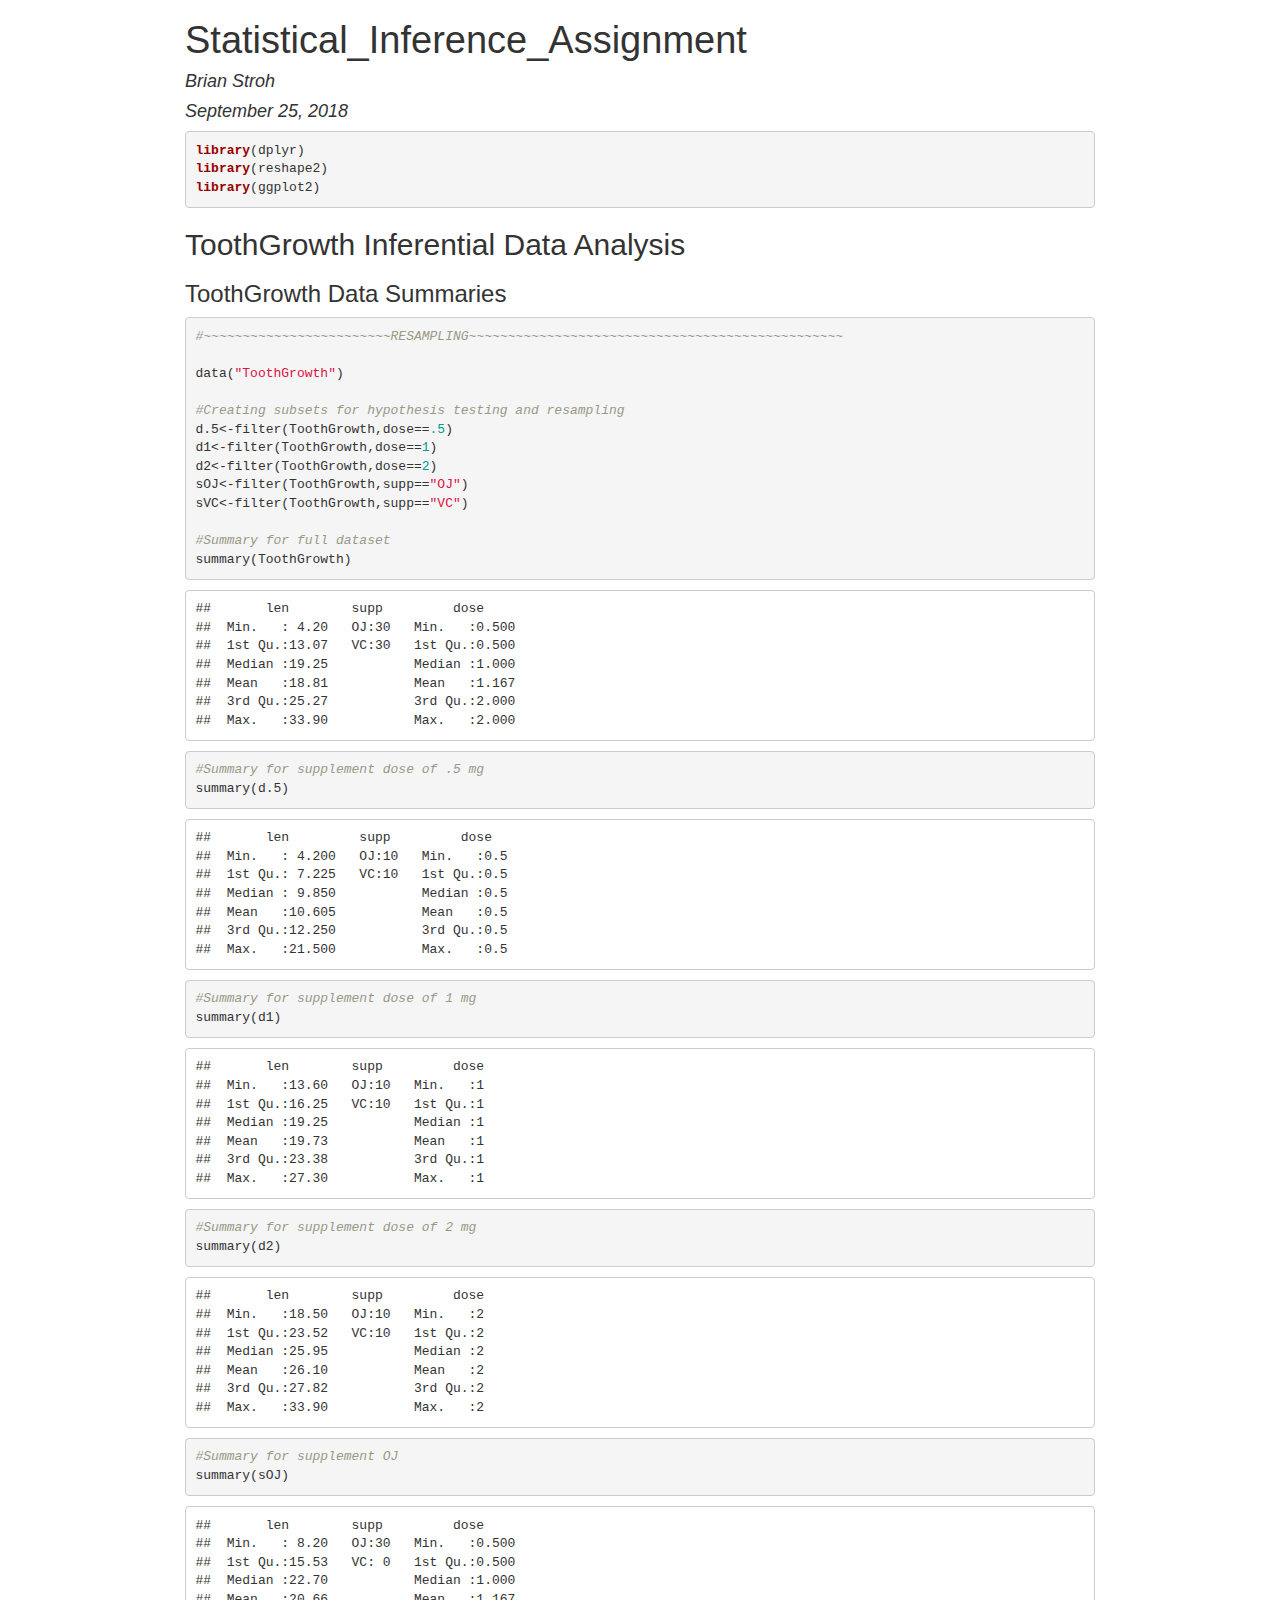
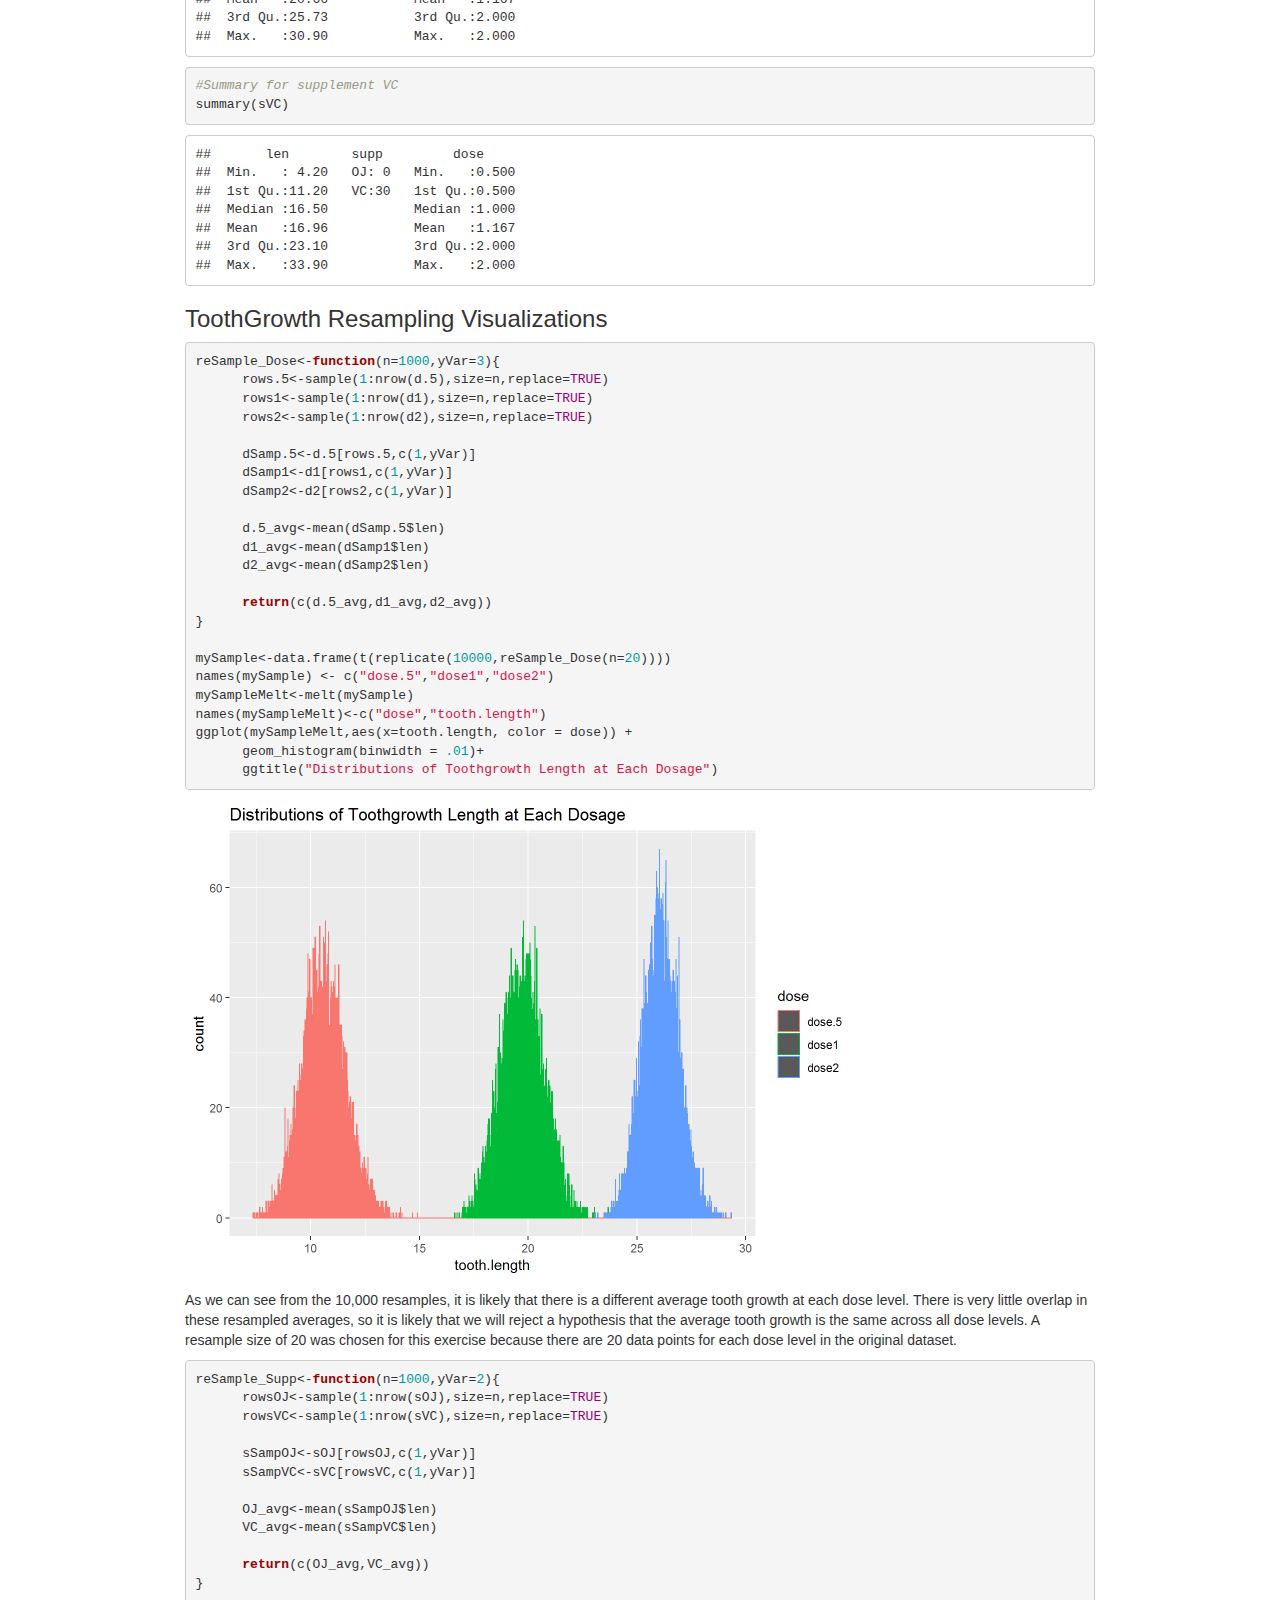
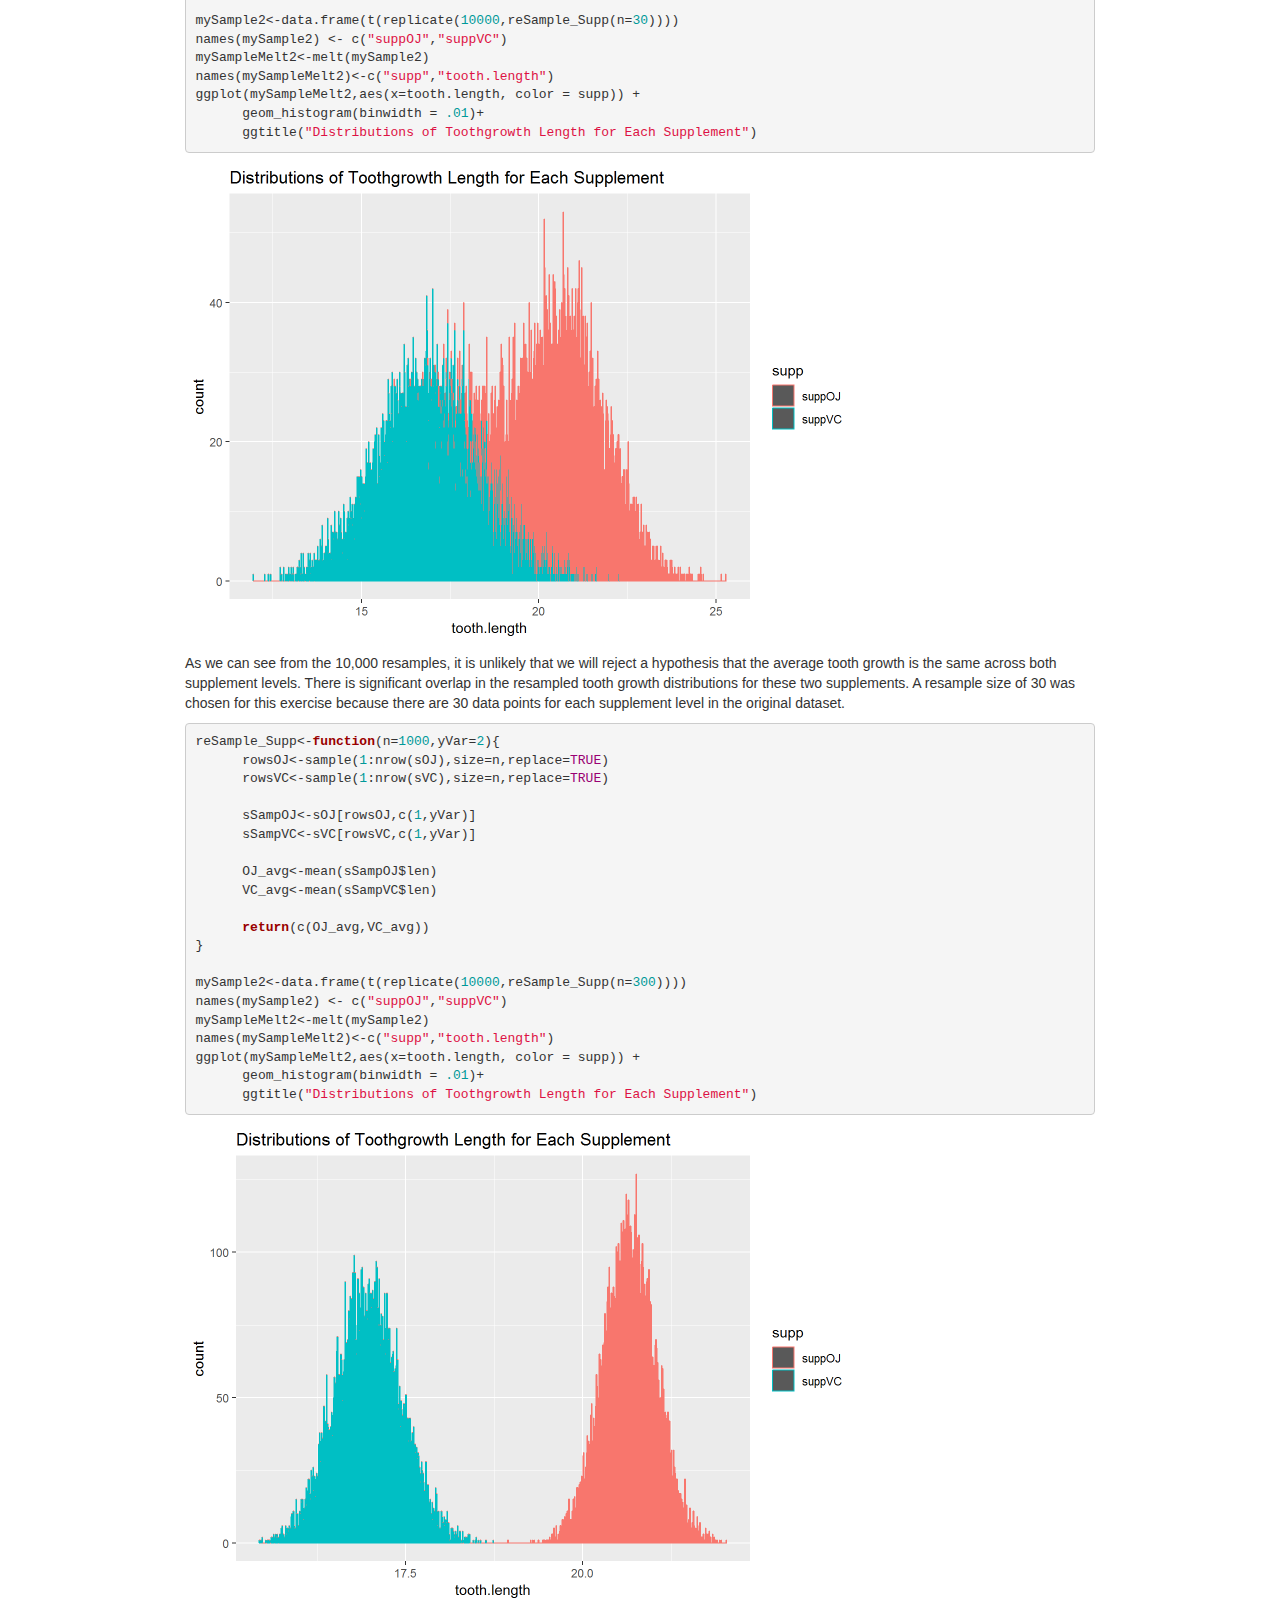
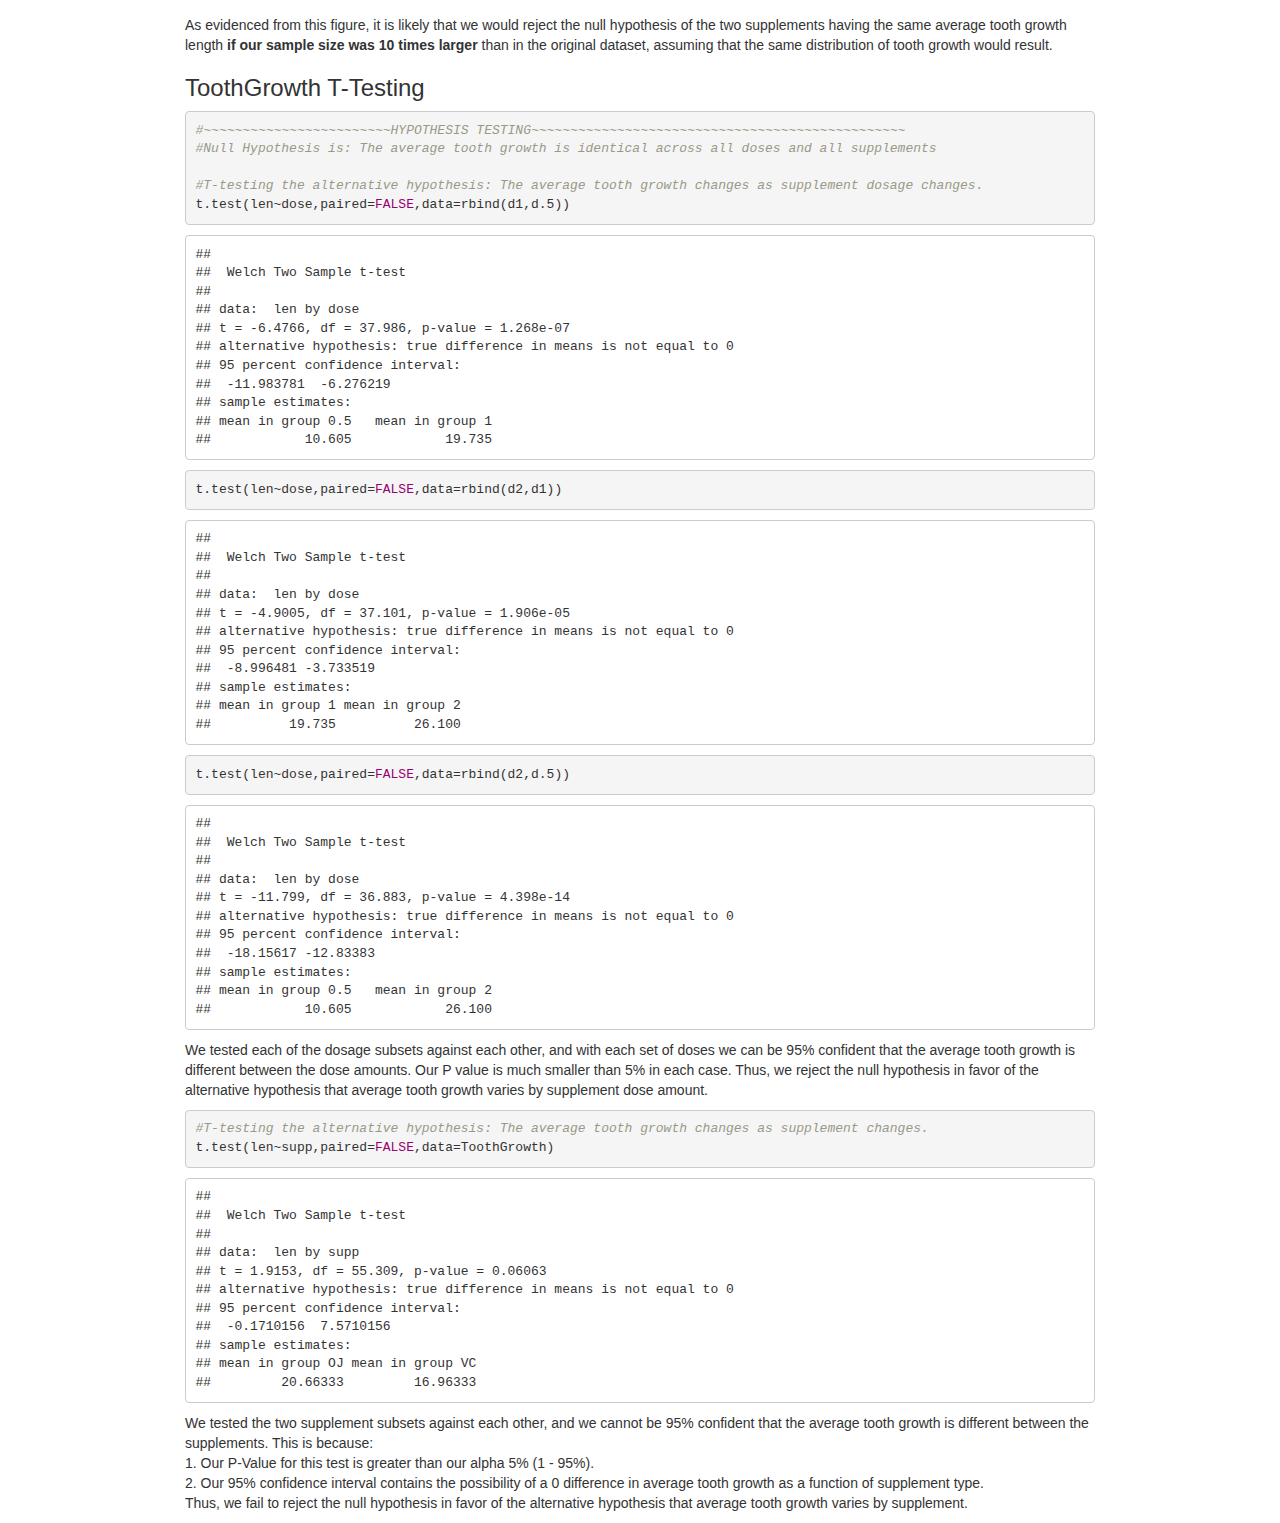
==== 06_StatisticalInference/Resampling/Statistical_Inference_Assignment.html @ a13440c6 "Part 2 of Assignment in Rmd form" ====
<!DOCTYPE html>

<html xmlns="http://www.w3.org/1999/xhtml">

<head>

<meta charset="utf-8" />
<meta http-equiv="Content-Type" content="text/html; charset=utf-8" />
<meta name="generator" content="pandoc" />


<meta name="author" content="Brian Stroh" />

<meta name="date" content="2018-09-25" />

<title>Statistical_Inference_Assignment</title>

<script src="[data-uri]"></script>
<meta name="viewport" content="width=device-width, initial-scale=1" />
<link href="data:text/css;charset=utf-8,html%7Bfont%2Dfamily%3Asans%2Dserif%3B%2Dwebkit%2Dtext%2Dsize%2Dadjust%3A100%25%3B%2Dms%2Dtext%2Dsize%2Dadjust%3A100%25%7Dbody%7Bmargin%3A0%7Darticle%2Caside%2Cdetails%2Cfigcaption%2Cfigure%2Cfooter%2Cheader%2Chgroup%2Cmain%2Cmenu%2Cnav%2Csection%2Csummary%7Bdisplay%3Ablock%7Daudio%2Ccanvas%2Cprogress%2Cvideo%7Bdisplay%3Ainline%2Dblock%3Bvertical%2Dalign%3Abaseline%7Daudio%3Anot%28%5Bcontrols%5D%29%7Bdisplay%3Anone%3Bheight%3A0%7D%5Bhidden%5D%2Ctemplate%7Bdisplay%3Anone%7Da%7Bbackground%2Dcolor%3Atransparent%7Da%3Aactive%2Ca%3Ahover%7Boutline%3A0%7Dabbr%5Btitle%5D%7Bborder%2Dbottom%3A1px%20dotted%7Db%2Cstrong%7Bfont%2Dweight%3A700%7Ddfn%7Bfont%2Dstyle%3Aitalic%7Dh1%7Bmargin%3A%2E67em%200%3Bfont%2Dsize%3A2em%7Dmark%7Bcolor%3A%23000%3Bbackground%3A%23ff0%7Dsmall%7Bfont%2Dsize%3A80%25%7Dsub%2Csup%7Bposition%3Arelative%3Bfont%2Dsize%3A75%25%3Bline%2Dheight%3A0%3Bvertical%2Dalign%3Abaseline%7Dsup%7Btop%3A%2D%2E5em%7Dsub%7Bbottom%3A%2D%2E25em%7Dimg%7Bborder%3A0%7Dsvg%3Anot%28%3Aroot%29%7Boverflow%3Ahidden%7Dfigure%7Bmargin%3A1em%2040px%7Dhr%7Bheight%3A0%3B%2Dwebkit%2Dbox%2Dsizing%3Acontent%2Dbox%3B%2Dmoz%2Dbox%2Dsizing%3Acontent%2Dbox%3Bbox%2Dsizing%3Acontent%2Dbox%7Dpre%7Boverflow%3Aauto%7Dcode%2Ckbd%2Cpre%2Csamp%7Bfont%2Dfamily%3Amonospace%2Cmonospace%3Bfont%2Dsize%3A1em%7Dbutton%2Cinput%2Coptgroup%2Cselect%2Ctextarea%7Bmargin%3A0%3Bfont%3Ainherit%3Bcolor%3Ainherit%7Dbutton%7Boverflow%3Avisible%7Dbutton%2Cselect%7Btext%2Dtransform%3Anone%7Dbutton%2Chtml%20input%5Btype%3Dbutton%5D%2Cinput%5Btype%3Dreset%5D%2Cinput%5Btype%3Dsubmit%5D%7B%2Dwebkit%2Dappearance%3Abutton%3Bcursor%3Apointer%7Dbutton%5Bdisabled%5D%2Chtml%20input%5Bdisabled%5D%7Bcursor%3Adefault%7Dbutton%3A%3A%2Dmoz%2Dfocus%2Dinner%2Cinput%3A%3A%2Dmoz%2Dfocus%2Dinner%7Bpadding%3A0%3Bborder%3A0%7Dinput%7Bline%2Dheight%3Anormal%7Dinput%5Btype%3Dcheckbox%5D%2Cinput%5Btype%3Dradio%5D%7B%2Dwebkit%2Dbox%2Dsizing%3Aborder%2Dbox%3B%2Dmoz%2Dbox%2Dsizing%3Aborder%2Dbox%3Bbox%2Dsizing%3Aborder%2Dbox%3Bpadding%3A0%7Dinput%5Btype%3Dnumber%5D%3A%3A%2Dwebkit%2Dinner%2Dspin%2Dbutton%2Cinput%5Btype%3Dnumber%5D%3A%3A%2Dwebkit%2Douter%2Dspin%2Dbutton%7Bheight%3Aauto%7Dinput%5Btype%3Dsearch%5D%7B%2Dwebkit%2Dbox%2Dsizing%3Acontent%2Dbox%3B%2Dmoz%2Dbox%2Dsizing%3Acontent%2Dbox%3Bbox%2Dsizing%3Acontent%2Dbox%3B%2Dwebkit%2Dappearance%3Atextfield%7Dinput%5Btype%3Dsearch%5D%3A%3A%2Dwebkit%2Dsearch%2Dcancel%2Dbutton%2Cinput%5Btype%3Dsearch%5D%3A%3A%2Dwebkit%2Dsearch%2Ddecoration%7B%2Dwebkit%2Dappearance%3Anone%7Dfieldset%7Bpadding%3A%2E35em%20%2E625em%20%2E75em%3Bmargin%3A0%202px%3Bborder%3A1px%20solid%20silver%7Dlegend%7Bpadding%3A0%3Bborder%3A0%7Dtextarea%7Boverflow%3Aauto%7Doptgroup%7Bfont%2Dweight%3A700%7Dtable%7Bborder%2Dspacing%3A0%3Bborder%2Dcollapse%3Acollapse%7Dtd%2Cth%7Bpadding%3A0%7D%40media%20print%7B%2A%2C%3Aafter%2C%3Abefore%7Bcolor%3A%23000%21important%3Btext%2Dshadow%3Anone%21important%3Bbackground%3A0%200%21important%3B%2Dwebkit%2Dbox%2Dshadow%3Anone%21important%3Bbox%2Dshadow%3Anone%21important%7Da%2Ca%3Avisited%7Btext%2Ddecoration%3Aunderline%7Da%5Bhref%5D%3Aafter%7Bcontent%3A%22%20%28%22%20attr%28href%29%20%22%29%22%7Dabbr%5Btitle%5D%3Aafter%7Bcontent%3A%22%20%28%22%20attr%28title%29%20%22%29%22%7Da%5Bhref%5E%3D%22javascript%3A%22%5D%3Aafter%2Ca%5Bhref%5E%3D%22%23%22%5D%3Aafter%7Bcontent%3A%22%22%7Dblockquote%2Cpre%7Bborder%3A1px%20solid%20%23999%3Bpage%2Dbreak%2Dinside%3Aavoid%7Dthead%7Bdisplay%3Atable%2Dheader%2Dgroup%7Dimg%2Ctr%7Bpage%2Dbreak%2Dinside%3Aavoid%7Dimg%7Bmax%2Dwidth%3A100%25%21important%7Dh2%2Ch3%2Cp%7Borphans%3A3%3Bwidows%3A3%7Dh2%2Ch3%7Bpage%2Dbreak%2Dafter%3Aavoid%7D%2Enavbar%7Bdisplay%3Anone%7D%2Ebtn%3E%2Ecaret%2C%2Edropup%3E%2Ebtn%3E%2Ecaret%7Bborder%2Dtop%2Dcolor%3A%23000%21important%7D%2Elabel%7Bborder%3A1px%20solid%20%23000%7D%2Etable%7Bborder%2Dcollapse%3Acollapse%21important%7D%2Etable%20td%2C%2Etable%20th%7Bbackground%2Dcolor%3A%23fff%21important%7D%2Etable%2Dbordered%20td%2C%2Etable%2Dbordered%20th%7Bborder%3A1px%20solid%20%23ddd%21important%7D%7D%40font%2Dface%7Bfont%2Dfamily%3A%27Glyphicons%20Halflings%27%3Bsrc%3Aurl%28data%3Aapplication%2Fvnd%2Ems%2Dfontobject%3Bbase64%2Cn04AAEFNAAACAAIABAAAAAAABQAAAAAAAAABAJABAAAEAExQAAAAAAAAAAIAAAAAAAAAAAEAAAAAAAAAJxJ%[base64]%2FSEdmjKHUbyow8ATBE40IvWA3vTu8LiABDQ%2BpexwUMcm1SMnNryctQSiI1K5ZnbOlXKmnVV5YvRe6RnNMFNCOs1KNVpn6yZhCJkRtVRNzEufeIq7HgSrcx4S8h%2Fv4vnrrKc6oCNxmSk2uKlZQHBii6iKFoH0746ThvkO1kJHlxjrkxs%2BLWORaDQBEtiYJIR5IB9Bi1UyL4Rmr0BNigNkMzlKQmnofBHviqVzUxwdMb3NdCn69hy%2BpRYVKGVS%2F1tnsqv4LL7wCCPZZAZPT4aCShHjHJVNuXbmMrY5LeQaGnvAkXlVrJgKRAUdFjrWEah9XebPeQMj7KS7DIBAFt8ycgC5PLGUOHSE3ErGZCiViNLL5ZARfywnCoZaKQCu6NuFX42AEeKtKUGnr%2FCm2Cy8tpFhBPMW5Fxi4Qm4TkDWh4IWFDClhU2hRWosUWqcKLlgyXB%2BlSHaWaHiWlBAR8SeSgSPCQxdVQgzUixWKSTrIQEbU94viDctkvX%2BVSjJuUmV8L4CXShI11esnp0pjWNZIyxKHS4wVQ2ime1P4RnhvGw0aDN1OLAXGERsB7buFpFGGBAre4QEQR0HOIO5oYH305G%2BKspT%2FFupEGGafCCwxSe6ZUa%2B073rXHnNdVXE6eWvibUS27XtRzkH838mYLMBmYysZTM0EM3A1fbpCBYFccN1B%2FEnCYu%2FTgCGmr7bMh8GfYL%2BBfcLvB0gRagC09w9elfldaIy%2FhNCBLRgBgtCC7jAF63wLSMAfbfAlEggYU0bUA7ACCJmTDpEmJtI78w4%2FBO7dN7JR7J7ZvbYaUbaILSQsRBiF3HGk5fEg6p9unwLvn98r%2BvnsV%2B372uf1xBLq4qU%2F45fTuqaAP%2BpssmCCCTF0mhEow8ZXZOS8D7Q85JsxZ%2BAzok7B7O%2Ff6J8AzYBySZQB%2FQHYUSA%2BEeQhEWiS6AIQzgcsDiER4MjgMBAWDV4AgQ3g1eBgIdweCQmCjJEMkJ%2BPKRWyFHHmg1Wi%2F6xzUgA0LREoKJChwnQa9B%2B5RQZRB3IlBlkAnxyQNaANwHMowzlYSMCBgnbpzvqpl0iTJNCQidDI9ZrSYNIRBhHtUa5YHMHxyGEik9hDE0AKj72AbTCaxtHPUaKZdAZSnQTyjGqGLsmBStCejApUhg4uBMU6mATujEl%2BKdDPbI6Ag4vLr%2BhjY6lbjBeoLKnZl0UZgRX8gTySOeynZVz1wOq7e1hFGYIq%2BMhrGxDLak0PrwYzSXtcuyhXEhwOYofiW%2BEcI%2Fjw8P6IY6ed%2BetAbuqKp5QIapT77LnAe505lMuqL79a0ut4rWexzFttsOsLDy7zvtQzcq3U1qabe7tB0wHWVXji%2BzDbo8x8HyIRUbXnwUcklFv51fvTymiV%2BMXLSmGH9d9%2BaXpD5X6lao41anWGig7IwIdnoBY2ht%2FpO9mClLo4NdXHAsefqWUKlXJkbqPOFhMoR4aiA1BXqhRNbB2Xwi%2B7u%2FjpAoOpKJ0UX24EsrzMfHXViakCNcKjBxuQX8BO0ZqjJ3xXzf%2B61t2VXOSgJ8xu65QKgtN6FibPmPYsXbJRHHqbgATcSZxBqGiDiU4NNNsYBsKD0MIP%2FOfKnlk%2FLkaid%[base64]%2FgFtuW0wR4cgd%2BZKesSV7QkNE2kw6AV4hoIuC02LGmTomyf8PiO6CZzOTLTPQ%2BHW06H%2Btx%2BbQ8LmDYg1pTFrp2oJXgkZTyeRJZM0C8aE2LpFrNVDuhARsN543%2FFV6klQ6Tv1OoZGXLv0igKrl%2FCmJxRmX7JJbJ998VSIPQRyDBICzl4JJlYHbdql30NvYcOuZ7a10uWRrgoieOdgIm4rlq6vNOQBuqESLbXG5lzdJGHw2m0sDYmODXbYGTfSTGRKpssTO95fothJCjUGQgEL4yKoGAF%2F0SrpUDNn8CBgBcSDQByAeNkCXp4S4Ro2Xh4OeaGRgR66PVOsU8bc6TR5%[base64]%2F1SgRCJ1dk4UdBT7OoyuNgLs0oCd8RnrEIb6QdMxT2QjD4zMrJkfgx5aDMcA4orsTtKCqWb%2FVeyceqa5OGSmB28YwH4rFbkQaLoUN8OQQYnD3w2eXpI4ScQfbCUZiJ4yMOIKLyyTc7BQ4uXUw6Ee6%2FxM%2B4Y67ngNBknxIPwuppgIhFcwJyr6EIj%2BLzNj%2FmfR2vhhRlx0BILZoAYruF0caWQ7YxO66UmeguDREAFHYuC7HJviRgVO6ruJH59h%2FC%2FPkgSle8xNzZJULLWq9JMDTE2fjGE146a1Us6PZDGYle6ldWRqn%2FpdpgHKNGrGIdkRK%2BKPETT9nKT6kLyDI8xd9A1FgWmXWRAIHwZ37WyZHOVyCadJEmMVz0MadMjDrPho%2BEIochkVC2xgGiwwsQ6DMv2P7UXqT4x7CdcYGId2BJQQa85EQKmCmwcRejQ9Bm4oATENFPkxPXILHpMPUyWTI5rjNOsIlmEeMbcOCEqInpXACYQ9DDxmFo9vcmsDblcMtg4tqBerNngkIKaFJmrQAPnq1dEzsMXcwjcHdfdCibcAxxA%2Bq%2Fj9m3LM%2FO7WJka4tSidVCjsvo2lQ%2F2ewyoYyXwAYyr2PlRoR5MpgVmSUIrM3PQxXPbgjBOaDQFIyFMJvx3Pc5RSYj12ySVF9fwFPQu2e2KWVoL9q3Ayv3IzpGHUdvdPdrNUdicjsTQ2ISy7QU3DrEytIjvbzJnAkmANXjAFERA0MUoPF3%2F5KFmW14bBNOhwircYgMqoDpUMcDtCmBE82QM2YtdjVLB4kBuKho%2FbcwQdeboqfQartuU3CsCf%2BcXkgYAqp%2F0Ee3RorAZt0AvvOCSI4JICIlGlsV0bsSid%2FNIEALAAzb6HAgyWHBps6xAOwkJIGcB82CxRQq4sJf3FzA70A%2BTRqcqjEMETCoez3mkPcpnoALs0ugJY8kQwrC%[base64]%2FWDHA60cYFaI%2FPjpzquUqdaYGcIq%2BmLez3WLFFCtNBN2QJcrlcoELgiPku5R5dSlJFaCEqEZle1AQzAKC%2B1SotMcBNyQUFuRHRF6OlimSBgjZeTBCwLyc6A%2BP%2FoFRchXTz5ADknYJHxzrJ5pGuIKRQISU6WyKTBBjD8WozmVYWIsto1AS5rxzKlvJu4E%2FvwOiKxRtCWsDM%2BeTHUrmwrCK5BIfMzGkD%2B0Fk5LzBs0jMYXktNDblB06LMNJ09U8pzSLmo14MS0OMjcdrZ31pyQqxJJpRImlSvfYAK8inkYU52QY2FPEVsjoWewpwhRp5yAuNpkqhdb7ku9Seefl2D0B8SMTFD90xi4CSOwwZy9IKkpMtI3FmFUg3%2FkFutpQGNc3pCR7gvC4sgwbupDu3DyEN%2BW6YGLNM21jpB49irxy9BSlHrVDlnihGKHwPrbVFtc%2Bh1rVQKZduxIyojccZIIcOCmhEnC7UkY68WXKQgLi2JCDQkQWJRQuk60hZp0D3rtCTINSeY9Ej2kIKYfGxwOs4j9qMM7fYZiipzgcf7TamnehqdhsiMiCawXnz4xAbyCkLAx5EGbo3Ax1u3dUIKnTxIaxwQTHehPl3V491H0%2BbC5zgpGz7Io%2BmjdhKlPJ01EeMpM7UsRJMi1nGjmJg35i6bQBAAxjO%2FENJubU2mg3ONySEoWklCwdABETcs7ck3jgiuU9pcKKpbgn%2B3YlzV1FzIkB6pmEDOSSyDfPPlQskznctFji0kpgZjW5RZe6x9kYT4KJcXg0bNiCyif%2BpZACCyRMmYsfiKmN9tSO65F0R2OO6ytlEhY5Sj6uRKfFxw0ijJaAx%2Fk3QgnAFSq27%2F2i4GEBA%2BUvTJKK%2F9eISNvG46Em5RZfjTYLdeD8kdXHyrwId%2FDQZUaMCY4gGbke2C8vfjgV%2FY9kkRQOJIn%2FxM9INZSpiBnqX0Q9GlQPpPKAyO5y%2BW5NMPSRdBCUlmuxl40ZfMCnf2Cp044uI9WLFtCi4YVxKjuRCOBWIb4XbIsGdbo4qtMQnNOQz4XDSui7W%2FN6l54qOynCqD3DpWQ%2BmpD7C40D8BZEWGJX3tlAaZBMj1yjvDYKwCJBa201u6nBKE5UE%2B7QSEhCwrXfbRZylAaAkplhBWX50dumrElePyNMRYUrC99UmcSSNgImhFhDI4BXjMtiqkgizUGCrZ8iwFxU6fQ8GEHCFdLewwxYWxgScAYMdMLmcZR6b7rZl95eQVDGVoUKcRMM1ixXQtXNkBETZkVVPg8LoSrdetHzkuM7DjZRHP02tCxA1fmkXKF3VzfN1pc1cv%2F8lbTIkkYpqKM9VOhp65ktYk%2BQ46myFWBapDfyWUCnsnI00QTBQmuFjMZTcd0V2NQ768Fhpby04k2IzNR1wKabuGJqYWwSly6ocMFGTeeI%2BejsWDYgEvr66QgqdcIbFYDNgsm0x9UHY6SCd5%2B7tpsLpKdvhahIDyYmEJQCqMqtCF6UlrE5GXRmbu%[base64]%2FiOmsLtHSWNUWEGk9hScMPShasUA1AcHOtRZlqMeQ0OzYS9vQvYUjOLrzP07BUAFikcJNMi7gIxEw4pL1G54TcmmmoAQ5s7TGWErJZ2Io4yQ0ljRYhL8H5e62oDtLF8aDpnIvZ5R3GWJyAugdiiJW9hQAVTsnCBHhwu7rkBlBX6r3b7ejEY0k5GGeyKv66v%2B6dg7mcJTrWHbtMywbedYqCQ0FPwoytmSWsL8WTtChZCKKzEF7vP6De4x2BJkkniMgSdWhbeBSLtJZR9CTHetK1xb34AYIJ37OegYIoPVbXgJ%2FqDQK%2BbfCtxQRVKQu77WzOoM6SGL7MaZwCGJVk46aImai9fmam%2BWpHG%2B0BtQPWUgZ7RIAlPq6lkECUhZQ2gqWkMYKcYMYaIc4gYCDFHYa2d1nzp3%2BJ1eCBay8IYZ0wQRKGAqvCuZ%2FUgbQPyllosq%2BXtfKIZOzmeJqRazpmmoP%2F76YfkjzV2NlXTDSBYB04SVlNQsFTbGPk1t%2FI4Jktu0XSgifO2ozFOiwd%2F0SssJDn0dn4xqk4GDTTKX73%2FwQyBLdqgJ%2BWx6AQaba3BA9CKEzjtQYIfAsiYamapq80LAamYjinlKXUkxdpIDk0puXUEYzSalfRibAeDAKpNiqQ0FTwoxuGYzRnisyTotdVTclis1LHRQCy%2FqqL8oUaQzWRxilq5Mi0IJGtMY02cGLD69vGjkj3p6pGePKI8bkBv5evq8SjjyU04vJR2cQXQwSJyoinDsUJHCQ50jrFTT7yRdbdYQMB3MYCb6uBzJ9ewhXYPAIZSXfeEQBZZ3GPN3Nbhh%2FwkvAJLXnQMdi5NYYZ5GHE400GS5rXkOZSQsdZgIbzRnF9ueLnsfQ47wHAsirITnTlkCcuWWIUhJSbpM3wWhXNHvt2xUsKKMpdBSbJnBMcihkoDqAd1Zml%2FR4yrzow1Q2A5G%2Bkzo%2FRhRxQS2lCSDRV8LlYLBOOoo1bF4jwJAwKMK1tWLHlu9i0j4Ig8qVm6wE1DxXwAwQwsaBWUg2pOOol2dHxyt6npwJEdLDDVYyRc2D0HbcbLUJQj8gPevQBUBOUHXPrsAPBERICpnYESeu2OHotpXQxRGlCCtLdIsu23MhZVEoJg8Qumj%2FUMMc34IBqTKLDTp76WzL%2FdMjCxK7MjhiGjeYAC%2Fkj%2FjY%2FRde7hpSM1xChrog6yZ7OWTuD56xBJnGFE%2BpT2ElSyCnJcwVzCjkqeNLfMEJqKW0G7OFIp0G%2B9mh50I9o8k1tpCY0xYqFNIALgIfc2me4n1bmJnRZ89oepgLPT0NTMLNZsvSCZAc3TXaNB07vail36%2FdBySis4m9%2FDR8izaLJW6bWCkVgm5T%2Bius3ZXq4xI%2BGnbveLbdRwF2mNtsrE0JjYc1AXknCOrLSu7Te%2Fr4dPYMCl5qtiHNTn%2BTPbh1jCBHH%2BdMJNhwNgs3nT%2BOhQoQ0vYif56BMG6WowAcHR3DjQolxLzyVekHj00PBAaW7IIAF1EF%2BuRIWyXjQMAs2chdpaKPNaB%2BkSezYt0%2BCA04sOg5vx8Fr7Ofa9sUv87h7SLAUFSzbetCCZ9pmyLt6l6%2FTzoA1%2FZBG9bIUVHLAbi%2FkdBFgYGyGwRQGBpkqCEg2ah9UD6EedEcEL3j4y0BQQCiExEnocA3SZboh%2Bepgd3YsOkHskZwPuQ5OoyA0fTA5AXrHcUOQF%2BzkJHIA7PwCDk1gGVmGUZSSoPhNf%2BTklauz98QofOlCIQ%2FtCD4dosHYPqtPCXB3agggQQIqQJsSkB%2Bqn0rkQ1toJjON%2FOtCIB9RYv3PqRA4C4U68ZMlZn6BdgEvi2ziU%2BTQ6NIw3ej%2BAtDwMGEZk7e2IjxUWKdAxyaw9OCwSmeADTPPleyk6UhGDNXQb%2B%2BW6Uk4q6F7%2Frg6WVTo82IoCxSIsFDrav4EPHphD3u4hR53WKVvYZUwNCCeM4PMBWzK%2BEfIthZOkuAwPo5C5jgoZgn6dUdvx5rIDmd58cXXdKNfw3l%2BwM2UjgrDJeQHhbD7HW2QDoZMCujgIUkk5Fg8VCsdyjOtnGRx8wgKRPZN5dR0zPUyfGZFVihbFRniXZFOZGKPnEQzU3AnD1KfR6weHW2XS6KbPJxUkOTZsAB9vTVp3Le1F8q5l%2BDMcLiIq78jxAImD2pGFw0VHfRatScGlK6SMu8leTmhUSMy8Uhdd6xBiH3Gdman4tjQGLboJfqz6fL2WKHTmrfsKZRYX6BTDjDldKMosaSTLdQS7oDisJNqAUhw1PfTlnacCO8vl8706Km1FROgLDmudzxg%2BEWTiArtHgLsRrAXYWdB0NmToNCJdKm0KWycZQqb%2BMw76Qy29iQ5up%2FX7oyw8QZ75kP5F6iJAJz6KCmqxz8fEa%2FxnsMYcIO%2FvEkGRuMckhr4rIeLrKaXnmIzlNLxbFspOphkcnJdnz%2FChp%2FVlpj2P7jJQmQRwGnltkTV5dbF9fE3%2FfxoSqTROgq9wFUlbuYzYcasE0ouzBo%2BdDCDzxKAfhbAZYxQiHrLzV2iVexnDX%2FQnT1fsT%2Fxuhu1ui5qIytgbGmRoQkeQooO8eJNNZsf0iALur8QxZFH0nCMnjerYQqG1pIfjyVZWxhVRznmmfLG00BcBWJE6hzQWRyFknuJnXuk8A5FRDCulwrWASSNoBtR%2BCtGdkPwYN2o7DOw%2FVGlCZPusRBFXODQdUM5zeHDIVuAJBLqbO%2Ff9Qua%2BpDqEPk230Sob9lEZ8BHiCorjVghuI0lI4JDgHGRDD%2FprQ84B1pVGkIpVUAHCG%2Biz3Bn3qm2AVrYcYWhock4jso5%2BJ7HfHVj4WMIQdGctq3psBCVVzupQOEioBGA2Bk%2BUILT7%2BVoX5mdxxA5fS42gISQVi%2FHTzrgMxu0fY6hE1ocUwwbsbWcezrY2n6S8%2F6cxXkOH4prpmPuFoikTzY7T85C4T2XYlbxLglSv2uLCgFv8Quk%2FwdesUdWPeHYIH0R729JIisN9Apdd4eB10aqwXrPt%2BSu9mA8k8n1sjMwnfsfF2j3jMUzXepSHmZ%2FBfqXvzgUNQQWOXO8YEuFBh4QTYCkOAPxywpYu1VxiDyJmKVcmJPGWk%2Fgc3Pov02StyYDahwmzw3E1gYC9wkupyWfDqDSUMpCTH5e5N8B%2F%2FlHiMuIkTNw4USHrJU67bjXGqNav6PBuQSoqTxc8avHoGmvqNtXzIaoyMIQIiiUHIM64cXieouplhNYln7qgc4wBVAYR104kO%2BCvKqsg4yIUlFNThVUAKZxZt1XA34h3TCUUiXVkZ0w8Hh2R0Z5L0b4LZvPd%2Fp1gi%2F07h8qfwHrByuSxglc9cI4QIg2oqvC%2Fqm0i7tjPLTgDhoWTAKDO2ONW5oe%2B%2FeKB9vZB8K6C25yCZ9RFVMnb6NRdRjyVK57CHHSkJBfnM2%2Fj4ODUwRkqrtBBCrDsDpt8jhZdXoy%2F1BCqw3sSGhgGGy0a5Jw6BP%2FTExoCmNFYjZl248A0osgPyGEmRA%2BfAsqPVaNAfytu0vuQJ7rk3J4kTDTR2AlCHJ5cls26opZM4w3jMULh2YXKpcqGBtuleAlOZnaZGbD6DHzMd6i2oFeJ8z9XYmalg1Szd%2FocZDc1C7Y6vcALJz2lYnTXiWEr2wawtoR4g3jvWUU2Ngjd1cewtFzEvM1NiHZPeLlIXFbBPawxNgMwwAlyNSuGF3zizVeOoC9bag1qRAQKQE%2FEZBWC2J8mnXAN2aTBboZ7HewnObE8CwROudZHmUM5oZ%2FUgd%2FJZQK8lvAm43uDRAbyW8gZ%2BZGq0EVerVGUKUSm%2FIdn8AQHdR4m7bue88WBwft9mSCeMOt1ncBwziOmJYI2ZR7ewNMPiCugmSsE4EyQ%2BQATJG6qORMGd4snEzc6B4shPIo4G1T7PgSm8PY5eUkPdF8JZ0VBtadbHXoJgnEhZQaODPj2gpODKJY5Yp4DOsLBFxWbvXN755KWylJm%2BoOd4zEL9Hpubuy2gyyfxh8oEfFutnYWdfB8PdESLWYvSqbElP9qo3u6KTmkhoacDauMNNjj0oy40DFV7Ql0aZj77xfGl7TJNHnIwgqOkenruYYNo6h724%2BzUQ7%2BvkCpZB%2BpGA562hYQiDxHVWOq0oDQl%2FQsoiY%2BcuI7iWq%2FZIBtHcXJ7kks%2Bh2fCNUPA82BzjnqktNts%2BRLdk1VSu%2BtqEn7QZCCsvEqk6FkfiOYkrsw092J8jsfIuEKypNjLxrKA9kiA19mxBD2suxQKCzwXGws7kEJvlhUiV9tArLIdZW0IORcxEzdzKmjtFhsjKy%2F44XYXdI5noQoRcvjZ1RMPACRqYg2V1%2BOwOepcOknRLLFdYgTkT5UApt%2FJhLM3jeFYprZV%2BZow2g8fP%2BU68hkKFWJj2yBbKqsrp25xkZX1DAjUw52IMYWaOhab8Kp05VrdNftqwRrymWF4OQSjbdfzmRZirK8FMJELEgER2PHjEAN9pGfLhCUiTJFbd5LBkOBMaxLr%2FA1SY9dXFz4RjzoU9ExfJCmx%2FI9FKEGT3n2cmzl2X42L3Jh%2BAbQq6sA%2BSs1kitoa4TAYgKHaoybHUDJ51oETdeI%2F9ThSmjWGkyLi5QAGWhL0BG1UsTyRGRJOldKBrYJeB8ljLJHfATWTEQBXBDnQexOHTB%2BUn44zExFE4vLytcu5NwpWrUxO%2F0ZICUGM7hGABXym0V6ZvDST0E370St9MIWQOTWngeoQHUTdCJUP04spMBMS8LSker9cReVQkULFDIZDFPrhTzBl6sed9wcZQTbL%2BBDqMyaN3RJPh%2Fanbx%2BIv%2BqgQdAa3M9Z5JmvYlh4qop%2BHo1F1W5gbOE9YKLgAnWytXElU4G8GtW47lhgFE6gaSs%2Bgs37sFvi0PPVvA5dnCBgILTwoKd%2F%2BDoL9F6inlM7H4rOTzD79KJgKlZO%2FZgt22UsKhrAaXU5ZcLrAglTVKJEmNJvORGN1vqrcfSMizfpsgbIe9zno%2BgBoKVXgIL%2FVI8dB1O5o%2FR3Suez%2FgD7M781ShjKpIIORM%2FnxG%2BjjhhgPwsn2IoXsPGPqYHXA63zJ07M2GPEykQwJBYLK808qYxuIew4frk52nhCsnCYmXiR6CuapvE1IwRB4%2FQftDbEn%2BAucIr1oxrLabRj9q4ae0%2BfXkHnteAJwXRbVkR0mctVSwEbqhJiMSZUp9DNbEDMmjX22m3ABpkrPQQTP3S1sib5pD2VRKRd%2BeNAjLYyT0hGrdjWJZy24OYXRoWQAIhGBZRxuBFMjjZQhpgrWo8SiFYbojcHO8V5DyscJpLTHyx9Fimassyo5U6WNtquUMYgccaHY5amgR3PQzq3ToNM5ABnoB9kuxsebqmYZm0R9qxJbFXCQ1UPyFIbxoUraTJFDpCk0Wk9GaYJKz%2F6oHwEP0Q14lMtlddQsOAU9zlYdMVHiT7RQP3XCmWYDcHCGbVRHGnHuwzScA0BaSBOGkz3lM8CArjrBsyEoV6Ys4qgDK3ykQQPZ3hCRGNXQTNNXbEb6tDiTDLKOyMzRhCFT%2BmAUmiYbV3YQVqFVp9dorv%2BTsLeCykS2b5yyu8AV7IS9cxcL8z4Kfwp%2BxJyYLv1OsxQCZwTB4a8BZ%2F5EdxTBJthApqyfd9u3ifr%2FWILTqq5VqgwMT9SOxbSGWLQJUUWCVi4k9tho9nEsbUh7U6NUsLmkYFXOhZ0kmamaJLRNJzSj%2Fqn4Mso6zb6iLLBXoaZ6AqeWCjHQm2lztnejYYM2eubnpBdKVLORZhudH3JF1waBJKA9%2BW8EhMj3Kzf0L4vi4k6RoHh3Z5YgmSZmk6ns4fjScjAoL8GoOECgqgYEBYUGFVO4FUv4%2FYtowhEmTs0vrvlD%2FCrisnoBNDAcUi%2FteY7OctFlmARQzjOItrrlKuPO6E2Ox93L4O%2F4DcgV%2FdZ7qR3VBwVQxP1GCieA4RIpweYJ5FoYrHxqRBdJjnqbsikA2Ictbb8vE1GYIo9dacK0REgDX4smy6GAkxlH1yCGGsk%2BtgiDhNKuKu3yNrMdxafmKTF632F8Vx4BNK57GvlFisrkjN9WDAtjsWA0ENT2e2nETUb%2Fn7qwhvGnrHuf5bX6Vh%2Fn3xffU3PeHdR%2BFA92i6ufT3AlyAREoNDh6chiMWTvjKjHDeRhOa9YkOQRq1vQXEMppAQVwHCuIcV2g5rBn6GmZZpTR7vnSD6ZmhdSl176gqKTXu5E%2BYbfL0adwNtHP7dT7t7b46DVZIkzaRJOM%2BS6KcrzYVg%2BT3wSRFRQashjfU18NutrKa%2F7PXbtuJvpIjbgPeqd%2BpjmRw6YKpnANFSQcpzTZgpSNJ6J7uiagAbir%2F8tNXJ%2FOsOnRh6iuIexxrmkIneAgz8QoLmiaJ8sLQrELVK2yn3wOHp57BAZJhDZjTBzyoRAuuZ4eoxHruY1pSb7qq79cIeAdOwin4GdgMeIMHeG%2BFZWYaiUQQyC5b50zKjYw97dFjAeY2I4Bnl105Iku1y0lMA1ZHolLx19uZnRdILcXKlZGQx%2FGdEqSsMRU1BIrFqRcV1qQOOHyxOLXEGcbRtAEsuAC2V4K3p5mFJ22IDWaEkk9ttf5Izb2LkD1MnrSwztXmmD%2FQi%2FEmVEFBfiKGmftsPwVaIoZanlKndMZsIBOskFYpDOq3QUs9aSbAAtL5Dbokus2G4%2FasthNMK5UQKCOhU97oaOYNGsTah%2BjfCKsZnTRn5TbhFX8ghg8CBYt%2FBjeYYYUrtUZ5jVij%2Fop7V5SsbA4mYTOwZ46hqdpbB6Qvq3AS2HHNkC15pTDIcDNGsMPXaBidXYPHc6PJAkRh29Vx8KcgX46LoUQBhRM%2B3SW6Opll%2FwgxxsPgKJKzr5QCmwkUxNbeg6Wj34SUnEzOemSuvS2OetRCO8Tyy%2BQbSKVJcqkia%2BGvDefFwMOmgnD7h81TUtMn%2BmRpyJJ349HhAnoWFTejhpYTL9G8N2nVg1qkXBeoS9Nw2fB27t7trm7d%2FQK7Cr4uoCeOQ7%2F8JfKT77KiDzLImESHw%2F0wf73QeHu74hxv7uihi4fTX%2BXEwAyQG3264dwv17aJ5N335Vt9sdrAXhPOAv8JFvzqyYXwfx8WYJaef1gMl98JRFyl5Mv5Uo%2FoVH5ww5OzLFsiTPDns7fS6EURSSWd%2F92BxMYQ8sBaH%2Bj%2BwthQPdVgDGpTfi%2BJQIWMD8xKqULliRH01rTeyF8x8q%2FGBEEEBrAJMPf25UQwi0b8tmqRXY7kIvNkzrkvRWLnxoGYEJsz8u4oOyMp8cHyaybb1HdMCaLApUE%2B%2F7xLIZGP6H9xuSEXp1zLIdjk5nBaMuV%2FyTDRRP8Y2ww5RO6d2D94o%2B6ucWIqUAvgHIHXhZsmDhjVLczmZ3ca0Cb3PpKwt2UtHVQ0BgFJsqqTsnzZPlKahRUkEu4qmkJt%2Bkqdae76ViWe3STan69yaF9%2BfESD2lcQshLHWVu4ovItXxO69bqC5p1nZLvI8NdQB9s9UNaJGlQ5mG947ipdDA0eTIw%2FA1zEdjWquIsQXXGIVEH0thC5M%2BW9pZe7IhAVnPJkYCCXN5a32HjN6nsvokEqRS44tGIs7s2LVTvcrHAF%2BRVmI8L4HUYk4x%2B67AxSMJKqCg8zrGOgvK9kNMdDrNiUtSWuHFpC8%2Fp5qIQrEo%2FH%2B1l%2F0cAwQ2nKmpWxKcMIuHY44Y6DlkpO48tRuUGBWT0FyHwSKO72Ud%2BtJUfdaZ4CWNijzZtlRa8%2BCkmO%2FEwHYfPZFU%2FhzjFWH7vnzHRMo%2BaF9u8qHSAiEkA2HjoNQPEwHsDKOt6hOoK3Ce%2F%2B%2F9boMWDa44I6FrQhdgS7OnNaSzwxWKZMcyHi6LN4WC6sSj0qm2PSOGBTvDs%2FGWJS6SwEN%2FULwpb4LQo9fYjUfSXRwZkynUazlSpvX9e%2BG2zor8l%2BYaMxSEomDdLHGcD6YVQPegTaA74H8%2BV4WvJkFUrjMLGLlvSZQWvi8%2FQA7yzQ8GPno%2F%2F5SJHRP%2FOqKObPCo81s%2F%2B6WgLqykYpGAgQZhVDEBPXWgU%2FWzFZjKUhSFInufPRiMAUULC6T11yL45ZrRoB4DzOyJShKXaAJIBS9wzLYIoCEcJKQW8GVCx4fihqJ6mshBUXSw3wWVj3grrHQlGNGhIDNNzsxQ3M%2BGWn6ASobIWC%2BLbYOC6UpahVO13Zs2zOzZC8z7FmA05JhUGyBsF4tsG0drcggIFzgg%2Fkpf3%2BCnAXKiMgIE8Jk%2FMhpkc8DUJEUzDSnWlQFme3d0sHZDrg7LavtsEX3cHwjCYA17pMTfx8Ajw9hHscN67hyo%2BRJQ4458RmPywXykkVcW688oVUrQhahpPRvTWPnuI0B%2BSkQu7dCyvLRyFYlC1LG1gRCIvn3rwQeINzZQC2KXq31FaR9UmVV2QeGVqBHjmE%2BVMd3b1fhCynD0pQNhCG6%2FWCDbKPyE7NRQzL3BzQAJ0g09aUzcQA6mUp9iZFK6Sbp%2FYbHjo%2B%2B7%2FWj8S4YNa%2BZdqAw1hDrKWFXv9%2BzaXpf8ZTDSbiqsxnwN%2FCzK5tPkOr4tRh2kY3Bn9JtalbIOI4b3F7F1vPQMfoDcdxMS8CW9m%2FNCW%2FHILTUVWQIPiD0j1A6bo8vsv6P1hCESl2abrSJWDrq5sSzUpwoxaCU9FtJyYH4QFMxDBpkkBR6kn0LMPO%2B5EJ7Z6bCiRoPedRZ%2FP0SSdii7ZnPAtVwwHUidcdyspwncz5uq6vvm4IEDbJVLUFCn%2FLvIHfooUBTkFO130FC7CmmcrKdgDJcid9mvVzsDSibOoXtIf9k6ABle3PmIxejodc4aob0QKS432srrCMndbfD454q52V01G4q913mC5HOsTzWF4h2No1av1VbcUgWAqyoZl%2B11PoFYnNv2HwAODeNRkHj%2B8SF1fcvVBu6MrehHAZK1Gm69ICcTKizykHgGFx7QdowTVAsYEF2tVc0Z6wLryz2FI1sc5By2znJAAmINndoJiB4sfPdPrTC8RnkW7KRCwxC6YvXg5ahMlQuMpoCSXjOlBy0Kij%2BbsCYPbGp8BdCBiLmLSAkEQRaieWo1SYvZIKJGj9Ur%2FeWHjiB7SOVdqMAVmpBvfRiebsFjger7DC%2B8kRFGtNrTrnnGD2GAJb8rQCWkUPYHhwXsjNBSkE6lGWUj5QNhK0DMNM2l%2BkXRZ0KLZaGsFSIdQz%2FHXDxf3%2FTE30%2BDgBKWGWdxElyLccJfEpjsnszECNoDGZpdwdRgCixeg9L4EPhH%2BRptvRMVRaahu4cySjS3P5wxAUCPkmn%2BrhyASpmiTaiDeggaIxYBmtLZDDhiWIJaBgzfCsAGUF1Q1SFZYyXDt9skCaxJsxK2Ms65dmdp5WAZyxik%2FzbrTQk5KmgxCg%2Ff45L0jywebOWUYFJQAJia7XzCV0x89rpp%2Ff3AVWhSPyTanqmik2SkD8A3Ml4NhIGLAjBXtPShwKYfi2eXtrDuKLk4QlSyTw1ftXgwqA2jUuopDl%2B5tfUWZNwBpEPXghzbBggYCw%2Fdhy0ntds2yeHCDKkF%2FYxQjNIL%2FF%2F37jLPHCKBO9ibwYCmuxImIo0ijV2Wbg3kSN2psoe8IsABv3RNFaF9uMyCtCYtqcD%2BqNOhwMlfARQUdJ2tUX%2BMNJqOwIciWalZsmEjt07tfa8ma4cji9sqz%2BQ9hWfmMoKEbIHPOQORbhQRHIsrTYlnVTNvcq1imqmmPDdVDkJgRcTgB8Sb6epCQVmFZe%2BjGDiNJQLWnfx%2BdrTKYjm0G8yH0ZAGMWzEJhUEQ4Maimgf%2Fbkvo8PLVBsZl152y5S8%2BHRDfZIMCbYZ1WDp4yrdchOJw8k6R%2B%2F2pHmydK4NIK2PHdFPHtoLmHxRDwLFb7eB%2BM4zNZcB9NrAgjVyzLM7xyYSY13ykWfIEEd2n5%2FiYp3ZdrCf7fL%2Ben%2BsIJu2W7E30MrAgZBD1rAAbZHPgeAMtKCg3NpSpYQUDWJu9bT3V7tOKv%2BNRiJc8JAKqqgCA%2FPNRBR7ChpiEulyQApMK1AyqcWnpSOmYh6yLiWkGJ2mklCSPIqN7UypWj3dGi5MvsHQ87MrB4VFgypJaFriaHivwcHIpmyi5LhNqtem4q0n8awM19Qk8BOS0EsqGscuuydYsIGsbT5GHnERUiMpKJl4ON7qjB4fEqlGN%2FhCky89232UQCiaeWpDYCJINXjT6xl4Gc7DxRCtgV0i1ma4RgWLsNtnEBRQFqZggCLiuyEydmFd7WlogpkCw5G1x4ft2psm3KAREwVwr1Gzl6RT7FDAqpVal34ewVm3VH4qn5mjGj%2BbYL1NgfLNeXDwtmYSpwzbruDKpTjOdgiIHDVQSb5%2FzBgSMbHLkxWWgghIh9QTFSDILixVwg0Eg1puooBiHAt7DzwJ7m8i8%2Fi%2BjHvKf0QDnnHVkVTIqMvIQImOrzCJwhSR7qYB5gSwL6aWL9hERHCZc4G2%2BJrpgHNB8eCCmcIWIQ6rSdyPCyftXkDlErUkHafHRlkOIjxGbAktz75bnh50dU7YHk%2BMz7wwstg6RFZb%2BTZuSOx1qqP5C66c0mptQmzIC2dlpte7vZrauAMm%2F7RfBYkGtXWGiaWTtwvAQiq2oD4YixPLXE2khB2FRaNRDTk%2B9sZ6K74Ia9VntCpN4BhJGJMT4Z5c5FhSepRCRWmBXqx%2BwhVZC4me4saDs2iNqXMuCl6iAZflH8fscC1sTsy4PHeC%2BXYuqMBMUun5YezKbRKmEPwuK%2BCLzijPEQgfhahQswBBLfg%[base64]%2BRCMlDDbElcjaROLDoualmUIQ88Kekk3iM4OQrADcxi3rJguS4MOIBIgKgXrjd1WkbCdqxJk%2F4efRIFsavZA7KvvJQqp3Iid5Z0NFc5aiMRzGN3vrpBzaMy4JYde3wr96PjN90AYOIbyp6T4zj8LoE66OGcX1Ef4Z3KoWLAUF4BTg7ug%2FAbkG5UNQXAMkQezujSHeir2uTThgd3gpyzDrbnEdDRH2W7U6PeRvBX1ZFMP5RM%2BZu6UUZZD8hDPHldVWntTCNk7To8IeOW9yn2wx0gmurwqC60AOde4r3ETi5pVMSDK8wxhoGAoEX9NLWHIR33VbrbMveii2jAJlrxwytTHbWNu8Y4N8vCCyZjAX%2FpcsfwXbLze2%2BD%2Bu33OGBoJyAAL3jn3RuEcdp5If8O%2Ba4NKWvxOTyDltG0IWoHhwVGe7dKkCWFT%2B%2Btm%2BhaBCikRUUMrMhYKZJKYoVuv%2FbsJzO8DwfVIInQq3g3BYypiz8baogH3r3GwqCwFtZnz4xMjAVOYnyOi5HWbFA8n0qz1OjSpHWFzpQOpvkNETZBGpxN8ybhtqV%2FDMUxd9uFZmBfKXMCn%2FSqkWJyKPnT6lq%2B4zBZni6fYRByJn6OK%2BOgPBGRAJluwGSk4wxjOOzyce%2FPKODwRlsgrVkdcsEiYrqYdXo0Er2GXi2GQZd0tNJT6c9pK1EEJG1zgDJBoTVuCXGAU8BKTvCO%2FcEQ1Wjk3Zzuy90JX4m3O5IlxVFhYkSUwuQB2up7jhvkm%2BbddRQu5F9s0XftGEJ9JSuSk%2BZachCbdU45fEqbugzTIUokwoAKvpUQF%2FCvLbWW5BNQFqFkJg2f30E%2F48StNe5QwBg8zz3YAJ82FZoXBxXSv4QDooDo79NixyglO9AembuBcx5Re3CwOKTHebOPhkmFC7wNaWtoBhFuV4AkEuJ0J%2B1pT0tLkvFVZaNzfhs%2FKd3%2BA9YsImlO4XK4vpCo%2FelHQi%2F9gkFg07xxnuXLt21unCIpDV%2BbbRxb7FC6nWYTsMFF8%2B1LUg4JFjVt3vqbuhHmDKbgQ4e%2BRGizRiO8ky05LQGMdL2IKLSNar0kNG7lHJMaXr5mLdG3nykgj6vB%2FKVijd1ARWkFEf3yiUw1v%2FWaQivVUpIDdSNrrKbjO5NPnxz6qTTGgYg03HgPhDrCFyYZTi3XQw3HXCva39mpLNFtz8AiEhxAJHpWX13gCTAwgm9YTvMeiqetdNQv6IU0hH0G%2BZManTqDLPjyrOse7WiiwOJCG%[base64]%2F6gQKuihPtiUtlCQVPohUgzfezTg8o1b3n9pNZeco1QucaoXe40Fa5JYhqdTspFmxGtW9h5ezLFZs3j%2FN46f%2BS2rjYNC2JySXrnSAFhvAkz9a5L3pza8eYKHNoPrvBRESpxYPJdKVUxBE39nJ1chrAFpy4MMkf0qKgYALctGg1DQI1kIymyeS2AJNT4X240d3IFQb%2F0jQbaHJ2YRK8A%2Bls6WMhWmpCXYG5jqapGs5%2FeOJErxi2%2F2KWVHiPellTgh%2FfNl%2F2KYPKb7DUcAg%2BmCOPQFCiU9Mq%2FWLcU1xxC8aLePFZZlE%2BPCLzf7ey46INWRw2kcXySR9FDgByXzfxiNKwDFbUSMMhALPFSedyjEVM5442GZ4hTrsAEvZxIieSHGSgkwFh%2FnFNdrrFD4tBH4Il7fW6ur4J8Xaz7RW9jgtuPEXQsYk7gcMs2neu3zJwTyUerHKSh1iTBkj2YJh1SSOZL5pLuQbFFAvyO4k1Hxg2h99MTC6cTUkbONQIAnEfGsGkNFWRbuRyyaEZInM5pij73EA9rPIUfU4XoqQpHT9THZkW%2BoKFLvpyvTBMM69tN1Ydwv1LIEhHsC%2BueVG%2Bw%2BkyCPsvV3erRikcscHjZCkccx6VrBkBRusTDDd8847GA7p2Ucy0y0HdSRN6YIBciYa4vuXcAZbQAuSEmzw%2BH%2FAuOx%2BaH%2BtBL88H57D0MsqyiZxhOEQkF%2F8DR1d2hSPMj%2FsNOa5rxcUnBgH8ictv2J%2Bcb4BA4v3MCShdZ2vtK30vAwkobnEWh7rsSyhmos3WC93Gn9C4nnAd%2FPjMMtQfyDNZsOPd6XcAsnBE%2FmRHtHEyJMzJfZFLE9OvQa0i9kUmToJ0ZxknTgdl%2FXPV8xoh0K7wNHHsnBdvFH3sv52lU7UFteseLG%2FVanIvcwycVA7%2BBE1Ulyb20BvwUWZcMTKhaCcmY3ROpvonVMV4N7yBXTL7IDtHzQ4CCcqF66LjF3xUqgErKzolLyCG6Kb7irP%2FMVTCCwGRxfrPGpMMGvPLgJ881PHMNMIO09T5ig7AzZTX%2F5PLlwnJLDAPfuHynSGhV4tPqR3gJ4kg4c06c%2FF1AcjGytKm2Yb5jwMotF7vro4YDLWlnMIpmPg36NgAZsGA0W1spfLSue4xxat0Gdwd0lqDBOgIaMANykwwDKejt5YaNtJYIkrSgu0KjIg0pznY0SCd1qlC6R19g97UrWDoYJGlrvCE05J%2F5wkjpkre727p5PTRX5FGrSBIfJqhJE%2FIS876PaHFkx9pGTH3oaY3jJRvLX9Iy3Edoar7cFvJqyUlOhAEiOSAyYgVEGkzHdug%2BoRHIEOXAExMiTSKU9A6nmRC8mp8iYhwWdP2U%[base64]%2FBQQp1sWlNolpIu4ekxUTBV7NmxOFKEBmmN%2BnA7pvF78%2FRII5ZHA09OAiE%2F66MF6HQ%2BqVEJCHxwymukkNvzqHEh52dULPbVasfQMgTDyBZzx4007YiKdBuUauQOt27Gmy8ISclPmEUCIcuLbkb1mzQSqIa3iE0PJh7UMYQbkpe%2BhXjTJKdldyt2mVPwywoODGJtBV1lJTgMsuSQBlDMwhEKIfrvsxGQjHPCEfNfMAY2oxvyKcKPUbQySkKG6tj9AQyEW3Q5rpaDJ5Sns9ScLKeizPRbvWYAw4bXkrZdmB7CQopCH8NAmqbuciZChHN8lVGaDbCnmddnqO1PQ4ieMYfcSiBE5zzMz%2BJV%2F4eyzrzTEShvqSGzgWimkNxLvUj86iAwcZuIkqdB0VaIB7wncLRmzHkiUQpPBIXbDDLHBlq7vp9xwuC9AiNkIptAYlG7Biyuk8ILdynuUM1cHWJgeB%2BK3wBP%2FineogxkvBNNQ4AkW0hvpBOQGFfeptF2YTR75MexYDUy7Q%2F9uocGsx41O4IZhViw%2F2FvAEuGO5g2kyXBUijAggWM08bRhXg5ijgMwDJy40QeY%2FcQpUDZiIzmvskQpO5G1zyGZA8WByjIQU4jRoFJt56behxtHUUE%2Fom7Rj2psYXGmq3llVOCgGYKNMo4pzwntITtapDqjvQtqpjaJwjHmDzSVGLxMt12gEXAdLi%2FcaHSM3FPRGRf7dB7YC%2BcD2ho6oL2zGDCkjlf%2FDFoQVl8GS%2F56wur3rdV6ggtzZW60MRB3g%2BU1W8o8cvqIpMkctiGVMzXUFI7FacFLrgtdz4mTEr4aRAaQ2AFQaNeG7GX0yOJgMRYFziXdJf24kg%2FgBQIZMG%2FYcPEllRTVNoDYR6oSJ8wQNLuihfw81UpiKPm714bZX1KYjcXJdfclCUOOpvTxr9AAJevTY4HK%2FG7F3mUc3GOAKqh60zM0v34v%2BELyhJZqhkaMA8UMMOU90f8RKEJFj7EqepBVwsRiLbwMo1J2zrE2UYJnsgIAscDmjPjnzI8a719Wxp757wqmSJBjXowhc46QN4RwKIxqEE6E5218OeK7RfcpGjWG1jD7qND%2B%2FGTk6M56Ig4yMsU6LUW1EWE%2BfIYycVV1thldSlbP6ltdC01y3KUfkobkt2q01YYMmxpKRvh1Z48uNKzP%2FIoRIZ%2FF6buOymSnW8gICitpJjKWBscSb9JJKaWkvEkqinAJ2kowKoqkqZftRqfRQlLtKoqvTRDi2vg%2FRrPD%2Fd3a09J8JhGZlEkOM6znTsoMCsuvTmywxTCDhw5dd0GJOHCMPbsj3QLkTE3MInsZsimDQ3HkvthT7U9VA4s6G07sID0FW4SHJmRGwCl%2BMu4xf0ezqeXD2PtPDnwMPo86sbwDV%2B9PWcgFcARUVYm3hrFQrHcgMElFGbSM2A1zUYA3baWfheJp2AINmTJLuoyYD%2FOwA4a6V0ChBN97E8YtDBerUECv0u0TlxR5yhJCXvJxgyM73Bb6pyq0jTFJDZ4p1Am1SA6sh8nADd1hAcGBMfq4d%2FUfwnmBqe0Jun1n1LzrgKuZMAnxA3NtCN7Klf4BH%2B14B7ibBmgt0TGUafVzI4uKlpF7v8NmgNjg90D6QE3tbx8AjSAC%2BOA1YJvclyPKgT27QpIEgVYpbPYGBsnyCNrGz9XUsCHkW1QAHgL2STZk12QGqmvAB0NFteERkvBIH7INDsNW9KKaAYyDMdBEMzJiWaJHZALqDxQDWRntumSDPcplyFiI1oDpT8wbwe01AHhW6%2BvAUUBoGhY3CT2tgwehdPqU%2F4Q7ZLYvhRl%2FogOvR9O2%2BwkkPKW5vCTjD2fHRYXONCoIl4Jh1bZY0ZE1O94mMGn%2FdFSWBWzQ%2FVYk%2BGezi46RgiDv3EshoTmMSlioUK6MQEN8qeyK6FRninyX8ZPeUWjjbMJChn0n%2FyJvrq5bh5UcCAcBYSafTFg7p0jDgrXo2QWLb3WpSOET%2FHh4oSadBTvyDo10IufLzxiMLAnbZ1vcUmj3w7BQuIXjEZXifwukVxrGa9j%2BDXfpi12m1RbzYLg9J2wFergEwOxFyD0%2FJstNK06ZN2XdZSGWxcJODpQHOq4iKqjqkJUmPu1VczL5xTGUfCgLEYyNBCCbMBFT%2FcUP6pE%2FmujnHsSDeWxMbhrNilS5MyYR0nJyzanWXBeVcEQrRIhQeJA6Xt4f2eQESNeLwmC10WJVHqwx8SSyrtAAjpGjidcj1E2FYN0LObUcFQhafUKTiGmHWRHGsFCB%2BHEXgrzJEB5bp0QiF8ZHh11nFX8AboTD0PS4O1LqF8XBks2MpjsQnwKHF6HgaKCVLJtcr0XjqFMRGfKv8tmmykhLRzu%2BvqQ02%2BKpJBjaLt9ye1Ab%2BBbEBhy4EVdIJDrL2naV0o4wU8YZ2Lq04FG1mWCKC%2BUwkXOoAjneU%2FxHplMQo2cXUlrVNqJYczgYlaOEczVCs%2FOCgkyvLmTmdaBJc1iBLuKwmr6qtRnhowngsDxhzKFAi02tf8bmET8BO27ovJKF1plJwm3b0JpMh38%2BxsrXXg7U74QUM8ZCIMOpXujHntKdaRtsgyEZl5MClMVMMMZkZLNxH9%2Bb8fH6%2Bb8Lev30A9TuEVj9CqAdmwAAHBPbfOBFEATAPZ2CS0OH1Pj%2F0Q7PFUcC8hDrxESWdfgFRm%2B7vvWbkEppHB4T%2F1ApWnlTIqQwjcPl0VgS1yHSmD0OdsCVST8CQVwuiew1Y%2Bg3QGFjNMzwRB2DSsAk26cmA8lp2wIU4p93AUBiUHFGOxOajAqD7Gm6NezNDjYzwLOaSXRBYcWipTSONHjUDXCY4mMI8XoVCR%2FRrs%2FJLKXgEx%2BqkmeDlFOD1%2FyTQNDClRuiUyKYCllfMiQiyFkmuTz2vLsBNyRW%2Bxz%2B5FElFxWB28VjYIGZ0Yd%2B5wIjkcoMaggxswbT0pCmckRAErbRlIlcOGdBo4djTNO8FAgQ%2BlT6vPS60BwTRSUAM3ddkEAZiwtEyArrkiDRnS7LJ%2B2hwbzd2YDQagSgACpsovmjil5wfPuXq3GuH0CyE7FK3M4FgRaFoIkaodORrPx1%2BJpI9psyNYIFuJogZa0%2F1AhOWdlHQxdAgbwacsHqPZo8u%2FngAH2GmaTdhYnBfSDbBfh8CHq6Bx5bttP2%2BRdM%2BMAaYaZ0Y%2FADkbNCZuAyAVQa2OcXOeICmDn9Q%2FeFkDeFQg5MgHEDXq%2FtVjj%2Bjtd26nhaaolWxs1ixSUgOBwrDhRIGOLyOVk2%2FBc0UxvseQCO2pQ2i%2BKrfhu%2FWeBovNb5dJxQtJRUDv2mCwYVpNl2efQM9xQHnK0JwLYt%2FU0Wf%2BphiA4uw8G91slC832pmOTCAoZXohg1fewCZqLBhkOUBofBWpMPsqg7XEXgPfAlDo2U5WXjtFdS87PIqClCK5nW6adCeXPkUiTGx0emOIDQqw1yFYGHEVx20xKjJVYe0O8iLmnQr3FA9nSIQilUKtJ4ZAdcTm7%2BExseJauyqo30hs%2B1qSW211A1SFAOUgDlCGq7eTIcMAeyZkV1SQJ4j%2Fe1Smbq4HcjqgFbLAGLyKxlMDMgZavK5NAYH19Olz3la%2FQCTiVelFnU6O%2FGCvykqS%2FwZJDhKN9gBtSOp%2F1SP5VRgJcoVj%2Bkmf2wBgv4gjrgARBWiURYx8xENV3bEVUAAWWD3dYDKAIWk5opaCFCMR5ZjJExiCAw7gYiSZ2rkyTce4eNMY3lfGn%2B8p6%2BvBckGlKEXnA6Eota69OxDO9oOsJoy28BXOR0UoXNRaJD5ceKdlWMJlOFzDdZNpc05tkMGQtqeNF2lttZqNco1VtwXgRstLSQ6tSPChgqtGV5h2DcDReIQadaNRR6AsAYKL5gSFsCJMgfsaZ7DpKh8mg8Wz8V7H%2BgDnLuMxaWEIUPevIbClgap4dqmVWSrPgVYCzAoZHIa5z2Ocx1D%2FGvDOEqMOKLrMefWIbSWHZ6jbgA8qVBhYNHpx0P%2BjAgN5TB3haSifDcApp6yymEi6Ij%2FGsEpDYUgcHATJUYDUAmC1SCkJ4cuZXSAP2DEpQsGUjQmKJfJOvlC2x%2FpChkOyLW7KEoMYc5FDC4v2FGqSoRWiLsbPCiyg1U5yiHZVm1XLkHMMZL11%2Fyxyw0UnGig3MFdZklN5FI%2FqiT65T%2BjOXOdO7XbgWurOAZR6Cv9uu1cm5LjkXX4xi6mWn5r5NjBS0gTliHhMZI2WNqSiSphEtiCAwnafS11JhseDGHYQ5%2BbqWiAYiAv6Jsf79%2FVUs4cIl%2Bn6%2BWOjcgB%2F2l5TreoAV2717JzZbQIR0W1cl%[base64]%2FPhoawJDrGAP0JYWHgAVUByo%2FbGdiv2T2EMg8gsS14%2FrAdzlOYazFE7w4OzxeKiWdm3nSOnQRRKXSlVo8HEAbBfyJMKqoq%2BSCcTSx5NDtbFwNlh8VhjGGDu7JG5%2FTAGAvniQSSUog0pNzTim8Owc6QTuSKSTXlQqwV3eiEnklS3LeSXYPXGK2VgeZBqNcHG6tZHvA3vTINhV0ELuQdp3t1y9%2BogD8Kk%2FW7QoRN1UWPqM4%2BxdygkFDPLoTaumKReKiLWoPHOfY54m3qPx4c%2B4pgY3MRKKbljG8w4wvz8pxk3AqKsy4GMAkAtmRjRMsCxbb4Q2Ds0Ia9ci8cMT6DmsJG00XaHCIS%2Bo3F8YVVeikw13w%2BOEDaCYYhC0ZE54kA4jpjruBr5STWeqQG6M74HHL6TZ3lXrd99ZX%2B%2B7LhNatQaZosuxEf5yRA15S9gPeHskBIq3Gcw81AGb9%2FO53DYi%2F5CsQ51EmEh8Rkg4vOciClpy4d04eYsfr6fyQkBmtD%2BP8sNh6e%2BXYHJXT%2FlkXxT4KXU5F2sGxYyzfniMMQkb9OjDN2C8tRRgTyL7GwozH14PrEUZc6oz05Emne3Ts5EG7WolDmU8OB1LDG3VrpQxp%2BpT0KYV5dGtknU64JhabdqcVQbGZiAxQAnvN1u70y1AnmvOSPgLI6uB4AuDGhmAu3ATkJSw7OtS%2F2ToPjqkaq62%2F7WFG8advGlRRqxB9diP07JrXowKR9tpRa%2BjGJ91zxNTT1h8I2PcSfoUPtd7NejVoH03EUcqSBuFZPkMZhegHyo2ZAITovmm3zAIdGFWxoNNORiMRShgwdYwFzkPw5PA4a5MIIQpmq%2Bnsp3YMuXt%2FGkXxLx%2FP6%2BZJS0lFyz4MunC3eWSGE8xlCQrKvhKUPXr0hjpAN9ZK4PfEDrPMfMbGNWcHDzjA7ngMxTPnT7GMHar%2BgMQQ3NwHCv4zH4BIMYvzsdiERi6gebRmerTsVwZJTRsL8dkZgxgRxmpbgRcud%2BYlCIRpPwHShlUSwuipZnx9QCsEWziVazdDeKSYU5CF7UVPAhLer3CgJOQXl%2Fzh575R5rsrmRnKAzq4POFdgbYBuEviM4%2BLVC15ssLNFghbTtHWerS1hDt5s4qkLUha%2FqpZXhWh1C6lTQAqCNQnaDjS7UGFBC6wTu8yFnKJnExCnAs3Ok9yj5KpfZESQ4lTy5pTGTnkAUpxI%2ByjEldJfSo4y0QhG4i4IwkRFGcjWY8%2BEzgYYJUK7BXQksLxAww%2FYYWBMhJILB9e8ePEJ4OP7z%2B4%2FwOQDl64iOYDp26DaONPxpKtBxq%2FaTzRGarm3VkPYTLJKx6Z%2FMw2YbBGseJhPMwhhNswrIkyvV2BYzrvZbxLpKwcWJhYmFtVZ%2BlPEq91FzVp1HlQY1bZVLqeNR9SAUn6n0E28k%2FUuGkNpP1DBI5ch%2FEehZfjUQ9aE41NhETExoPT2gGQz0IhWJbEOvTQ4wgcXCHHFBhewYUiFHuhRSAUVmEHeCRQHQkXGFwkAgyzREJCVN7TRnTon36Zw3tPhx4EALwNdwDv%2BJ41YSP4B2CQqz0EFgARZ4ESgBHQgROwAVn9GTI%2BHYexTUevLUeta4%2FDqKrbMVS%2BYqb8hUwYCrlgKtmAq1YCrFgKrd4qpXiqZcKn1oqdWipjYKpWwVPVYqW6xUpVipKqFR3QKjagVEtAqHpxUMTitsnFaJOKx2cVhswq35RVpyiq9lFVNIKnOQVMkgqtYxVNxiqQjFS7GKlSIVIsQqPIhUWwioigFQ%2B%2BKkN8VHr49HDw9Ebo9EDo9DTo9Crg9BDg9%2FWx7gWx7YWwlobYrOGxWPNisAaAHEyALpkAVDIAeWAArsABVXACYuAD5cAF6wAKFQAQqgAbVAAsoAAlQAUaYAfkwAvogBWQACOgAD9AAHSAAKT4GUdMiOvFngBTwCn2AZ7Dv6B6k%2F90B8%2ByRnkV144AIBoAMTQATGgAjNAA4YABgwABZgB%[base64]%2Fn6j0cS%2Ba2gEU8gIHJ%2BBwfgZX4GL%2BBd%2FgW34FZ%2BBS%2FgUH4FN6BTegTvoEv6BJegRnYEF2A79gOvYDl2BdEjCkqkGtwXp0LNToIskOTXzh%2FF062yJ7AAAAEDAWAAABWhJ%2BKPEIJgBFxMVP7w2QJBGHASQnOBKXKFIdUK4igKA9IEaYJg%29%3Bsrc%3Aurl%28data%3Aapplication%2Fvnd%2Ems%2Dfontobject%3Bbase64%2Cn04AAEFNAAACAAIABAAAAAAABQAAAAAAAAABAJABAAAEAExQAAAAAAAAAAIAAAAAAAAAAAEAAAAAAAAAJxJ%[base64]%2FSEdmjKHUbyow8ATBE40IvWA3vTu8LiABDQ%2BpexwUMcm1SMnNryctQSiI1K5ZnbOlXKmnVV5YvRe6RnNMFNCOs1KNVpn6yZhCJkRtVRNzEufeIq7HgSrcx4S8h%2Fv4vnrrKc6oCNxmSk2uKlZQHBii6iKFoH0746ThvkO1kJHlxjrkxs%2BLWORaDQBEtiYJIR5IB9Bi1UyL4Rmr0BNigNkMzlKQmnofBHviqVzUxwdMb3NdCn69hy%2BpRYVKGVS%2F1tnsqv4LL7wCCPZZAZPT4aCShHjHJVNuXbmMrY5LeQaGnvAkXlVrJgKRAUdFjrWEah9XebPeQMj7KS7DIBAFt8ycgC5PLGUOHSE3ErGZCiViNLL5ZARfywnCoZaKQCu6NuFX42AEeKtKUGnr%2FCm2Cy8tpFhBPMW5Fxi4Qm4TkDWh4IWFDClhU2hRWosUWqcKLlgyXB%2BlSHaWaHiWlBAR8SeSgSPCQxdVQgzUixWKSTrIQEbU94viDctkvX%2BVSjJuUmV8L4CXShI11esnp0pjWNZIyxKHS4wVQ2ime1P4RnhvGw0aDN1OLAXGERsB7buFpFGGBAre4QEQR0HOIO5oYH305G%2BKspT%2FFupEGGafCCwxSe6ZUa%2B073rXHnNdVXE6eWvibUS27XtRzkH838mYLMBmYysZTM0EM3A1fbpCBYFccN1B%2FEnCYu%2FTgCGmr7bMh8GfYL%2BBfcLvB0gRagC09w9elfldaIy%2FhNCBLRgBgtCC7jAF63wLSMAfbfAlEggYU0bUA7ACCJmTDpEmJtI78w4%2FBO7dN7JR7J7ZvbYaUbaILSQsRBiF3HGk5fEg6p9unwLvn98r%2BvnsV%2B372uf1xBLq4qU%2F45fTuqaAP%2BpssmCCCTF0mhEow8ZXZOS8D7Q85JsxZ%2BAzok7B7O%2Ff6J8AzYBySZQB%2FQHYUSA%2BEeQhEWiS6AIQzgcsDiER4MjgMBAWDV4AgQ3g1eBgIdweCQmCjJEMkJ%2BPKRWyFHHmg1Wi%2F6xzUgA0LREoKJChwnQa9B%2B5RQZRB3IlBlkAnxyQNaANwHMowzlYSMCBgnbpzvqpl0iTJNCQidDI9ZrSYNIRBhHtUa5YHMHxyGEik9hDE0AKj72AbTCaxtHPUaKZdAZSnQTyjGqGLsmBStCejApUhg4uBMU6mATujEl%2BKdDPbI6Ag4vLr%2BhjY6lbjBeoLKnZl0UZgRX8gTySOeynZVz1wOq7e1hFGYIq%2BMhrGxDLak0PrwYzSXtcuyhXEhwOYofiW%2BEcI%2Fjw8P6IY6ed%2BetAbuqKp5QIapT77LnAe505lMuqL79a0ut4rWexzFttsOsLDy7zvtQzcq3U1qabe7tB0wHWVXji%2BzDbo8x8HyIRUbXnwUcklFv51fvTymiV%2BMXLSmGH9d9%2BaXpD5X6lao41anWGig7IwIdnoBY2ht%2FpO9mClLo4NdXHAsefqWUKlXJkbqPOFhMoR4aiA1BXqhRNbB2Xwi%2B7u%2FjpAoOpKJ0UX24EsrzMfHXViakCNcKjBxuQX8BO0ZqjJ3xXzf%2B61t2VXOSgJ8xu65QKgtN6FibPmPYsXbJRHHqbgATcSZxBqGiDiU4NNNsYBsKD0MIP%2FOfKnlk%2FLkaid%[base64]%2FgFtuW0wR4cgd%2BZKesSV7QkNE2kw6AV4hoIuC02LGmTomyf8PiO6CZzOTLTPQ%2BHW06H%2Btx%2BbQ8LmDYg1pTFrp2oJXgkZTyeRJZM0C8aE2LpFrNVDuhARsN543%2FFV6klQ6Tv1OoZGXLv0igKrl%2FCmJxRmX7JJbJ998VSIPQRyDBICzl4JJlYHbdql30NvYcOuZ7a10uWRrgoieOdgIm4rlq6vNOQBuqESLbXG5lzdJGHw2m0sDYmODXbYGTfSTGRKpssTO95fothJCjUGQgEL4yKoGAF%2F0SrpUDNn8CBgBcSDQByAeNkCXp4S4Ro2Xh4OeaGRgR66PVOsU8bc6TR5%[base64]%2F1SgRCJ1dk4UdBT7OoyuNgLs0oCd8RnrEIb6QdMxT2QjD4zMrJkfgx5aDMcA4orsTtKCqWb%2FVeyceqa5OGSmB28YwH4rFbkQaLoUN8OQQYnD3w2eXpI4ScQfbCUZiJ4yMOIKLyyTc7BQ4uXUw6Ee6%2FxM%2B4Y67ngNBknxIPwuppgIhFcwJyr6EIj%2BLzNj%2FmfR2vhhRlx0BILZoAYruF0caWQ7YxO66UmeguDREAFHYuC7HJviRgVO6ruJH59h%2FC%2FPkgSle8xNzZJULLWq9JMDTE2fjGE146a1Us6PZDGYle6ldWRqn%2FpdpgHKNGrGIdkRK%2BKPETT9nKT6kLyDI8xd9A1FgWmXWRAIHwZ37WyZHOVyCadJEmMVz0MadMjDrPho%2BEIochkVC2xgGiwwsQ6DMv2P7UXqT4x7CdcYGId2BJQQa85EQKmCmwcRejQ9Bm4oATENFPkxPXILHpMPUyWTI5rjNOsIlmEeMbcOCEqInpXACYQ9DDxmFo9vcmsDblcMtg4tqBerNngkIKaFJmrQAPnq1dEzsMXcwjcHdfdCibcAxxA%2Bq%2Fj9m3LM%2FO7WJka4tSidVCjsvo2lQ%2F2ewyoYyXwAYyr2PlRoR5MpgVmSUIrM3PQxXPbgjBOaDQFIyFMJvx3Pc5RSYj12ySVF9fwFPQu2e2KWVoL9q3Ayv3IzpGHUdvdPdrNUdicjsTQ2ISy7QU3DrEytIjvbzJnAkmANXjAFERA0MUoPF3%2F5KFmW14bBNOhwircYgMqoDpUMcDtCmBE82QM2YtdjVLB4kBuKho%2FbcwQdeboqfQartuU3CsCf%2BcXkgYAqp%2F0Ee3RorAZt0AvvOCSI4JICIlGlsV0bsSid%2FNIEALAAzb6HAgyWHBps6xAOwkJIGcB82CxRQq4sJf3FzA70A%2BTRqcqjEMETCoez3mkPcpnoALs0ugJY8kQwrC%[base64]%2FWDHA60cYFaI%2FPjpzquUqdaYGcIq%2BmLez3WLFFCtNBN2QJcrlcoELgiPku5R5dSlJFaCEqEZle1AQzAKC%2B1SotMcBNyQUFuRHRF6OlimSBgjZeTBCwLyc6A%2BP%2FoFRchXTz5ADknYJHxzrJ5pGuIKRQISU6WyKTBBjD8WozmVYWIsto1AS5rxzKlvJu4E%2FvwOiKxRtCWsDM%2BeTHUrmwrCK5BIfMzGkD%2B0Fk5LzBs0jMYXktNDblB06LMNJ09U8pzSLmo14MS0OMjcdrZ31pyQqxJJpRImlSvfYAK8inkYU52QY2FPEVsjoWewpwhRp5yAuNpkqhdb7ku9Seefl2D0B8SMTFD90xi4CSOwwZy9IKkpMtI3FmFUg3%2FkFutpQGNc3pCR7gvC4sgwbupDu3DyEN%2BW6YGLNM21jpB49irxy9BSlHrVDlnihGKHwPrbVFtc%2Bh1rVQKZduxIyojccZIIcOCmhEnC7UkY68WXKQgLi2JCDQkQWJRQuk60hZp0D3rtCTINSeY9Ej2kIKYfGxwOs4j9qMM7fYZiipzgcf7TamnehqdhsiMiCawXnz4xAbyCkLAx5EGbo3Ax1u3dUIKnTxIaxwQTHehPl3V491H0%2BbC5zgpGz7Io%2BmjdhKlPJ01EeMpM7UsRJMi1nGjmJg35i6bQBAAxjO%2FENJubU2mg3ONySEoWklCwdABETcs7ck3jgiuU9pcKKpbgn%2B3YlzV1FzIkB6pmEDOSSyDfPPlQskznctFji0kpgZjW5RZe6x9kYT4KJcXg0bNiCyif%2BpZACCyRMmYsfiKmN9tSO65F0R2OO6ytlEhY5Sj6uRKfFxw0ijJaAx%2Fk3QgnAFSq27%2F2i4GEBA%2BUvTJKK%2F9eISNvG46Em5RZfjTYLdeD8kdXHyrwId%2FDQZUaMCY4gGbke2C8vfjgV%2FY9kkRQOJIn%2FxM9INZSpiBnqX0Q9GlQPpPKAyO5y%2BW5NMPSRdBCUlmuxl40ZfMCnf2Cp044uI9WLFtCi4YVxKjuRCOBWIb4XbIsGdbo4qtMQnNOQz4XDSui7W%2FN6l54qOynCqD3DpWQ%2BmpD7C40D8BZEWGJX3tlAaZBMj1yjvDYKwCJBa201u6nBKE5UE%2B7QSEhCwrXfbRZylAaAkplhBWX50dumrElePyNMRYUrC99UmcSSNgImhFhDI4BXjMtiqkgizUGCrZ8iwFxU6fQ8GEHCFdLewwxYWxgScAYMdMLmcZR6b7rZl95eQVDGVoUKcRMM1ixXQtXNkBETZkVVPg8LoSrdetHzkuM7DjZRHP02tCxA1fmkXKF3VzfN1pc1cv%2F8lbTIkkYpqKM9VOhp65ktYk%2BQ46myFWBapDfyWUCnsnI00QTBQmuFjMZTcd0V2NQ768Fhpby04k2IzNR1wKabuGJqYWwSly6ocMFGTeeI%2BejsWDYgEvr66QgqdcIbFYDNgsm0x9UHY6SCd5%2B7tpsLpKdvhahIDyYmEJQCqMqtCF6UlrE5GXRmbu%[base64]%2FiOmsLtHSWNUWEGk9hScMPShasUA1AcHOtRZlqMeQ0OzYS9vQvYUjOLrzP07BUAFikcJNMi7gIxEw4pL1G54TcmmmoAQ5s7TGWErJZ2Io4yQ0ljRYhL8H5e62oDtLF8aDpnIvZ5R3GWJyAugdiiJW9hQAVTsnCBHhwu7rkBlBX6r3b7ejEY0k5GGeyKv66v%2B6dg7mcJTrWHbtMywbedYqCQ0FPwoytmSWsL8WTtChZCKKzEF7vP6De4x2BJkkniMgSdWhbeBSLtJZR9CTHetK1xb34AYIJ37OegYIoPVbXgJ%2FqDQK%2BbfCtxQRVKQu77WzOoM6SGL7MaZwCGJVk46aImai9fmam%2BWpHG%2B0BtQPWUgZ7RIAlPq6lkECUhZQ2gqWkMYKcYMYaIc4gYCDFHYa2d1nzp3%2BJ1eCBay8IYZ0wQRKGAqvCuZ%2FUgbQPyllosq%2BXtfKIZOzmeJqRazpmmoP%2F76YfkjzV2NlXTDSBYB04SVlNQsFTbGPk1t%2FI4Jktu0XSgifO2ozFOiwd%2F0SssJDn0dn4xqk4GDTTKX73%2FwQyBLdqgJ%2BWx6AQaba3BA9CKEzjtQYIfAsiYamapq80LAamYjinlKXUkxdpIDk0puXUEYzSalfRibAeDAKpNiqQ0FTwoxuGYzRnisyTotdVTclis1LHRQCy%2FqqL8oUaQzWRxilq5Mi0IJGtMY02cGLD69vGjkj3p6pGePKI8bkBv5evq8SjjyU04vJR2cQXQwSJyoinDsUJHCQ50jrFTT7yRdbdYQMB3MYCb6uBzJ9ewhXYPAIZSXfeEQBZZ3GPN3Nbhh%2FwkvAJLXnQMdi5NYYZ5GHE400GS5rXkOZSQsdZgIbzRnF9ueLnsfQ47wHAsirITnTlkCcuWWIUhJSbpM3wWhXNHvt2xUsKKMpdBSbJnBMcihkoDqAd1Zml%2FR4yrzow1Q2A5G%2Bkzo%2FRhRxQS2lCSDRV8LlYLBOOoo1bF4jwJAwKMK1tWLHlu9i0j4Ig8qVm6wE1DxXwAwQwsaBWUg2pOOol2dHxyt6npwJEdLDDVYyRc2D0HbcbLUJQj8gPevQBUBOUHXPrsAPBERICpnYESeu2OHotpXQxRGlCCtLdIsu23MhZVEoJg8Qumj%2FUMMc34IBqTKLDTp76WzL%2FdMjCxK7MjhiGjeYAC%2Fkj%2FjY%2FRde7hpSM1xChrog6yZ7OWTuD56xBJnGFE%2BpT2ElSyCnJcwVzCjkqeNLfMEJqKW0G7OFIp0G%2B9mh50I9o8k1tpCY0xYqFNIALgIfc2me4n1bmJnRZ89oepgLPT0NTMLNZsvSCZAc3TXaNB07vail36%2FdBySis4m9%2FDR8izaLJW6bWCkVgm5T%2Bius3ZXq4xI%2BGnbveLbdRwF2mNtsrE0JjYc1AXknCOrLSu7Te%2Fr4dPYMCl5qtiHNTn%2BTPbh1jCBHH%2BdMJNhwNgs3nT%2BOhQoQ0vYif56BMG6WowAcHR3DjQolxLzyVekHj00PBAaW7IIAF1EF%2BuRIWyXjQMAs2chdpaKPNaB%2BkSezYt0%2BCA04sOg5vx8Fr7Ofa9sUv87h7SLAUFSzbetCCZ9pmyLt6l6%2FTzoA1%2FZBG9bIUVHLAbi%2FkdBFgYGyGwRQGBpkqCEg2ah9UD6EedEcEL3j4y0BQQCiExEnocA3SZboh%2Bepgd3YsOkHskZwPuQ5OoyA0fTA5AXrHcUOQF%2BzkJHIA7PwCDk1gGVmGUZSSoPhNf%2BTklauz98QofOlCIQ%2FtCD4dosHYPqtPCXB3agggQQIqQJsSkB%2Bqn0rkQ1toJjON%2FOtCIB9RYv3PqRA4C4U68ZMlZn6BdgEvi2ziU%2BTQ6NIw3ej%2BAtDwMGEZk7e2IjxUWKdAxyaw9OCwSmeADTPPleyk6UhGDNXQb%2B%2BW6Uk4q6F7%2Frg6WVTo82IoCxSIsFDrav4EPHphD3u4hR53WKVvYZUwNCCeM4PMBWzK%2BEfIthZOkuAwPo5C5jgoZgn6dUdvx5rIDmd58cXXdKNfw3l%2BwM2UjgrDJeQHhbD7HW2QDoZMCujgIUkk5Fg8VCsdyjOtnGRx8wgKRPZN5dR0zPUyfGZFVihbFRniXZFOZGKPnEQzU3AnD1KfR6weHW2XS6KbPJxUkOTZsAB9vTVp3Le1F8q5l%2BDMcLiIq78jxAImD2pGFw0VHfRatScGlK6SMu8leTmhUSMy8Uhdd6xBiH3Gdman4tjQGLboJfqz6fL2WKHTmrfsKZRYX6BTDjDldKMosaSTLdQS7oDisJNqAUhw1PfTlnacCO8vl8706Km1FROgLDmudzxg%2BEWTiArtHgLsRrAXYWdB0NmToNCJdKm0KWycZQqb%2BMw76Qy29iQ5up%2FX7oyw8QZ75kP5F6iJAJz6KCmqxz8fEa%2FxnsMYcIO%2FvEkGRuMckhr4rIeLrKaXnmIzlNLxbFspOphkcnJdnz%2FChp%2FVlpj2P7jJQmQRwGnltkTV5dbF9fE3%2FfxoSqTROgq9wFUlbuYzYcasE0ouzBo%2BdDCDzxKAfhbAZYxQiHrLzV2iVexnDX%2FQnT1fsT%2Fxuhu1ui5qIytgbGmRoQkeQooO8eJNNZsf0iALur8QxZFH0nCMnjerYQqG1pIfjyVZWxhVRznmmfLG00BcBWJE6hzQWRyFknuJnXuk8A5FRDCulwrWASSNoBtR%2BCtGdkPwYN2o7DOw%2FVGlCZPusRBFXODQdUM5zeHDIVuAJBLqbO%2Ff9Qua%2BpDqEPk230Sob9lEZ8BHiCorjVghuI0lI4JDgHGRDD%2FprQ84B1pVGkIpVUAHCG%2Biz3Bn3qm2AVrYcYWhock4jso5%2BJ7HfHVj4WMIQdGctq3psBCVVzupQOEioBGA2Bk%2BUILT7%2BVoX5mdxxA5fS42gISQVi%2FHTzrgMxu0fY6hE1ocUwwbsbWcezrY2n6S8%2F6cxXkOH4prpmPuFoikTzY7T85C4T2XYlbxLglSv2uLCgFv8Quk%2FwdesUdWPeHYIH0R729JIisN9Apdd4eB10aqwXrPt%2BSu9mA8k8n1sjMwnfsfF2j3jMUzXepSHmZ%2FBfqXvzgUNQQWOXO8YEuFBh4QTYCkOAPxywpYu1VxiDyJmKVcmJPGWk%2Fgc3Pov02StyYDahwmzw3E1gYC9wkupyWfDqDSUMpCTH5e5N8B%2F%2FlHiMuIkTNw4USHrJU67bjXGqNav6PBuQSoqTxc8avHoGmvqNtXzIaoyMIQIiiUHIM64cXieouplhNYln7qgc4wBVAYR104kO%2BCvKqsg4yIUlFNThVUAKZxZt1XA34h3TCUUiXVkZ0w8Hh2R0Z5L0b4LZvPd%2Fp1gi%2F07h8qfwHrByuSxglc9cI4QIg2oqvC%2Fqm0i7tjPLTgDhoWTAKDO2ONW5oe%2B%2FeKB9vZB8K6C25yCZ9RFVMnb6NRdRjyVK57CHHSkJBfnM2%2Fj4ODUwRkqrtBBCrDsDpt8jhZdXoy%2F1BCqw3sSGhgGGy0a5Jw6BP%2FTExoCmNFYjZl248A0osgPyGEmRA%2BfAsqPVaNAfytu0vuQJ7rk3J4kTDTR2AlCHJ5cls26opZM4w3jMULh2YXKpcqGBtuleAlOZnaZGbD6DHzMd6i2oFeJ8z9XYmalg1Szd%2FocZDc1C7Y6vcALJz2lYnTXiWEr2wawtoR4g3jvWUU2Ngjd1cewtFzEvM1NiHZPeLlIXFbBPawxNgMwwAlyNSuGF3zizVeOoC9bag1qRAQKQE%2FEZBWC2J8mnXAN2aTBboZ7HewnObE8CwROudZHmUM5oZ%2FUgd%2FJZQK8lvAm43uDRAbyW8gZ%2BZGq0EVerVGUKUSm%2FIdn8AQHdR4m7bue88WBwft9mSCeMOt1ncBwziOmJYI2ZR7ewNMPiCugmSsE4EyQ%2BQATJG6qORMGd4snEzc6B4shPIo4G1T7PgSm8PY5eUkPdF8JZ0VBtadbHXoJgnEhZQaODPj2gpODKJY5Yp4DOsLBFxWbvXN755KWylJm%2BoOd4zEL9Hpubuy2gyyfxh8oEfFutnYWdfB8PdESLWYvSqbElP9qo3u6KTmkhoacDauMNNjj0oy40DFV7Ql0aZj77xfGl7TJNHnIwgqOkenruYYNo6h724%2BzUQ7%2BvkCpZB%2BpGA562hYQiDxHVWOq0oDQl%2FQsoiY%2BcuI7iWq%2FZIBtHcXJ7kks%2Bh2fCNUPA82BzjnqktNts%2BRLdk1VSu%2BtqEn7QZCCsvEqk6FkfiOYkrsw092J8jsfIuEKypNjLxrKA9kiA19mxBD2suxQKCzwXGws7kEJvlhUiV9tArLIdZW0IORcxEzdzKmjtFhsjKy%2F44XYXdI5noQoRcvjZ1RMPACRqYg2V1%2BOwOepcOknRLLFdYgTkT5UApt%2FJhLM3jeFYprZV%2BZow2g8fP%2BU68hkKFWJj2yBbKqsrp25xkZX1DAjUw52IMYWaOhab8Kp05VrdNftqwRrymWF4OQSjbdfzmRZirK8FMJELEgER2PHjEAN9pGfLhCUiTJFbd5LBkOBMaxLr%2FA1SY9dXFz4RjzoU9ExfJCmx%2FI9FKEGT3n2cmzl2X42L3Jh%2BAbQq6sA%2BSs1kitoa4TAYgKHaoybHUDJ51oETdeI%2F9ThSmjWGkyLi5QAGWhL0BG1UsTyRGRJOldKBrYJeB8ljLJHfATWTEQBXBDnQexOHTB%2BUn44zExFE4vLytcu5NwpWrUxO%2F0ZICUGM7hGABXym0V6ZvDST0E370St9MIWQOTWngeoQHUTdCJUP04spMBMS8LSker9cReVQkULFDIZDFPrhTzBl6sed9wcZQTbL%2BBDqMyaN3RJPh%2Fanbx%2BIv%2BqgQdAa3M9Z5JmvYlh4qop%2BHo1F1W5gbOE9YKLgAnWytXElU4G8GtW47lhgFE6gaSs%2Bgs37sFvi0PPVvA5dnCBgILTwoKd%2F%2BDoL9F6inlM7H4rOTzD79KJgKlZO%2FZgt22UsKhrAaXU5ZcLrAglTVKJEmNJvORGN1vqrcfSMizfpsgbIe9zno%2BgBoKVXgIL%2FVI8dB1O5o%2FR3Suez%2FgD7M781ShjKpIIORM%2FnxG%2BjjhhgPwsn2IoXsPGPqYHXA63zJ07M2GPEykQwJBYLK808qYxuIew4frk52nhCsnCYmXiR6CuapvE1IwRB4%2FQftDbEn%2BAucIr1oxrLabRj9q4ae0%2BfXkHnteAJwXRbVkR0mctVSwEbqhJiMSZUp9DNbEDMmjX22m3ABpkrPQQTP3S1sib5pD2VRKRd%2BeNAjLYyT0hGrdjWJZy24OYXRoWQAIhGBZRxuBFMjjZQhpgrWo8SiFYbojcHO8V5DyscJpLTHyx9Fimassyo5U6WNtquUMYgccaHY5amgR3PQzq3ToNM5ABnoB9kuxsebqmYZm0R9qxJbFXCQ1UPyFIbxoUraTJFDpCk0Wk9GaYJKz%2F6oHwEP0Q14lMtlddQsOAU9zlYdMVHiT7RQP3XCmWYDcHCGbVRHGnHuwzScA0BaSBOGkz3lM8CArjrBsyEoV6Ys4qgDK3ykQQPZ3hCRGNXQTNNXbEb6tDiTDLKOyMzRhCFT%2BmAUmiYbV3YQVqFVp9dorv%2BTsLeCykS2b5yyu8AV7IS9cxcL8z4Kfwp%2BxJyYLv1OsxQCZwTB4a8BZ%2F5EdxTBJthApqyfd9u3ifr%2FWILTqq5VqgwMT9SOxbSGWLQJUUWCVi4k9tho9nEsbUh7U6NUsLmkYFXOhZ0kmamaJLRNJzSj%2Fqn4Mso6zb6iLLBXoaZ6AqeWCjHQm2lztnejYYM2eubnpBdKVLORZhudH3JF1waBJKA9%2BW8EhMj3Kzf0L4vi4k6RoHh3Z5YgmSZmk6ns4fjScjAoL8GoOECgqgYEBYUGFVO4FUv4%2FYtowhEmTs0vrvlD%2FCrisnoBNDAcUi%2FteY7OctFlmARQzjOItrrlKuPO6E2Ox93L4O%2F4DcgV%2FdZ7qR3VBwVQxP1GCieA4RIpweYJ5FoYrHxqRBdJjnqbsikA2Ictbb8vE1GYIo9dacK0REgDX4smy6GAkxlH1yCGGsk%2BtgiDhNKuKu3yNrMdxafmKTF632F8Vx4BNK57GvlFisrkjN9WDAtjsWA0ENT2e2nETUb%2Fn7qwhvGnrHuf5bX6Vh%2Fn3xffU3PeHdR%2BFA92i6ufT3AlyAREoNDh6chiMWTvjKjHDeRhOa9YkOQRq1vQXEMppAQVwHCuIcV2g5rBn6GmZZpTR7vnSD6ZmhdSl176gqKTXu5E%2BYbfL0adwNtHP7dT7t7b46DVZIkzaRJOM%2BS6KcrzYVg%2BT3wSRFRQashjfU18NutrKa%2F7PXbtuJvpIjbgPeqd%2BpjmRw6YKpnANFSQcpzTZgpSNJ6J7uiagAbir%2F8tNXJ%2FOsOnRh6iuIexxrmkIneAgz8QoLmiaJ8sLQrELVK2yn3wOHp57BAZJhDZjTBzyoRAuuZ4eoxHruY1pSb7qq79cIeAdOwin4GdgMeIMHeG%2BFZWYaiUQQyC5b50zKjYw97dFjAeY2I4Bnl105Iku1y0lMA1ZHolLx19uZnRdILcXKlZGQx%2FGdEqSsMRU1BIrFqRcV1qQOOHyxOLXEGcbRtAEsuAC2V4K3p5mFJ22IDWaEkk9ttf5Izb2LkD1MnrSwztXmmD%2FQi%2FEmVEFBfiKGmftsPwVaIoZanlKndMZsIBOskFYpDOq3QUs9aSbAAtL5Dbokus2G4%2FasthNMK5UQKCOhU97oaOYNGsTah%2BjfCKsZnTRn5TbhFX8ghg8CBYt%2FBjeYYYUrtUZ5jVij%2Fop7V5SsbA4mYTOwZ46hqdpbB6Qvq3AS2HHNkC15pTDIcDNGsMPXaBidXYPHc6PJAkRh29Vx8KcgX46LoUQBhRM%2B3SW6Opll%2FwgxxsPgKJKzr5QCmwkUxNbeg6Wj34SUnEzOemSuvS2OetRCO8Tyy%2BQbSKVJcqkia%2BGvDefFwMOmgnD7h81TUtMn%2BmRpyJJ349HhAnoWFTejhpYTL9G8N2nVg1qkXBeoS9Nw2fB27t7trm7d%2FQK7Cr4uoCeOQ7%2F8JfKT77KiDzLImESHw%2F0wf73QeHu74hxv7uihi4fTX%2BXEwAyQG3264dwv17aJ5N335Vt9sdrAXhPOAv8JFvzqyYXwfx8WYJaef1gMl98JRFyl5Mv5Uo%2FoVH5ww5OzLFsiTPDns7fS6EURSSWd%2F92BxMYQ8sBaH%2Bj%2BwthQPdVgDGpTfi%2BJQIWMD8xKqULliRH01rTeyF8x8q%2FGBEEEBrAJMPf25UQwi0b8tmqRXY7kIvNkzrkvRWLnxoGYEJsz8u4oOyMp8cHyaybb1HdMCaLApUE%2B%2F7xLIZGP6H9xuSEXp1zLIdjk5nBaMuV%2FyTDRRP8Y2ww5RO6d2D94o%2B6ucWIqUAvgHIHXhZsmDhjVLczmZ3ca0Cb3PpKwt2UtHVQ0BgFJsqqTsnzZPlKahRUkEu4qmkJt%2Bkqdae76ViWe3STan69yaF9%2BfESD2lcQshLHWVu4ovItXxO69bqC5p1nZLvI8NdQB9s9UNaJGlQ5mG947ipdDA0eTIw%2FA1zEdjWquIsQXXGIVEH0thC5M%2BW9pZe7IhAVnPJkYCCXN5a32HjN6nsvokEqRS44tGIs7s2LVTvcrHAF%2BRVmI8L4HUYk4x%2B67AxSMJKqCg8zrGOgvK9kNMdDrNiUtSWuHFpC8%2Fp5qIQrEo%2FH%2B1l%2F0cAwQ2nKmpWxKcMIuHY44Y6DlkpO48tRuUGBWT0FyHwSKO72Ud%2BtJUfdaZ4CWNijzZtlRa8%2BCkmO%2FEwHYfPZFU%2FhzjFWH7vnzHRMo%2BaF9u8qHSAiEkA2HjoNQPEwHsDKOt6hOoK3Ce%2F%2B%2F9boMWDa44I6FrQhdgS7OnNaSzwxWKZMcyHi6LN4WC6sSj0qm2PSOGBTvDs%2FGWJS6SwEN%2FULwpb4LQo9fYjUfSXRwZkynUazlSpvX9e%2BG2zor8l%2BYaMxSEomDdLHGcD6YVQPegTaA74H8%2BV4WvJkFUrjMLGLlvSZQWvi8%2FQA7yzQ8GPno%2F%2F5SJHRP%2FOqKObPCo81s%2F%2B6WgLqykYpGAgQZhVDEBPXWgU%2FWzFZjKUhSFInufPRiMAUULC6T11yL45ZrRoB4DzOyJShKXaAJIBS9wzLYIoCEcJKQW8GVCx4fihqJ6mshBUXSw3wWVj3grrHQlGNGhIDNNzsxQ3M%2BGWn6ASobIWC%2BLbYOC6UpahVO13Zs2zOzZC8z7FmA05JhUGyBsF4tsG0drcggIFzgg%2Fkpf3%2BCnAXKiMgIE8Jk%2FMhpkc8DUJEUzDSnWlQFme3d0sHZDrg7LavtsEX3cHwjCYA17pMTfx8Ajw9hHscN67hyo%2BRJQ4458RmPywXykkVcW688oVUrQhahpPRvTWPnuI0B%2BSkQu7dCyvLRyFYlC1LG1gRCIvn3rwQeINzZQC2KXq31FaR9UmVV2QeGVqBHjmE%2BVMd3b1fhCynD0pQNhCG6%2FWCDbKPyE7NRQzL3BzQAJ0g09aUzcQA6mUp9iZFK6Sbp%2FYbHjo%2B%2B7%2FWj8S4YNa%2BZdqAw1hDrKWFXv9%2BzaXpf8ZTDSbiqsxnwN%2FCzK5tPkOr4tRh2kY3Bn9JtalbIOI4b3F7F1vPQMfoDcdxMS8CW9m%2FNCW%2FHILTUVWQIPiD0j1A6bo8vsv6P1hCESl2abrSJWDrq5sSzUpwoxaCU9FtJyYH4QFMxDBpkkBR6kn0LMPO%2B5EJ7Z6bCiRoPedRZ%2FP0SSdii7ZnPAtVwwHUidcdyspwncz5uq6vvm4IEDbJVLUFCn%2FLvIHfooUBTkFO130FC7CmmcrKdgDJcid9mvVzsDSibOoXtIf9k6ABle3PmIxejodc4aob0QKS432srrCMndbfD454q52V01G4q913mC5HOsTzWF4h2No1av1VbcUgWAqyoZl%2B11PoFYnNv2HwAODeNRkHj%2B8SF1fcvVBu6MrehHAZK1Gm69ICcTKizykHgGFx7QdowTVAsYEF2tVc0Z6wLryz2FI1sc5By2znJAAmINndoJiB4sfPdPrTC8RnkW7KRCwxC6YvXg5ahMlQuMpoCSXjOlBy0Kij%2BbsCYPbGp8BdCBiLmLSAkEQRaieWo1SYvZIKJGj9Ur%2FeWHjiB7SOVdqMAVmpBvfRiebsFjger7DC%2B8kRFGtNrTrnnGD2GAJb8rQCWkUPYHhwXsjNBSkE6lGWUj5QNhK0DMNM2l%2BkXRZ0KLZaGsFSIdQz%2FHXDxf3%2FTE30%2BDgBKWGWdxElyLccJfEpjsnszECNoDGZpdwdRgCixeg9L4EPhH%2BRptvRMVRaahu4cySjS3P5wxAUCPkmn%2BrhyASpmiTaiDeggaIxYBmtLZDDhiWIJaBgzfCsAGUF1Q1SFZYyXDt9skCaxJsxK2Ms65dmdp5WAZyxik%2FzbrTQk5KmgxCg%2Ff45L0jywebOWUYFJQAJia7XzCV0x89rpp%2Ff3AVWhSPyTanqmik2SkD8A3Ml4NhIGLAjBXtPShwKYfi2eXtrDuKLk4QlSyTw1ftXgwqA2jUuopDl%2B5tfUWZNwBpEPXghzbBggYCw%2Fdhy0ntds2yeHCDKkF%2FYxQjNIL%2FF%2F37jLPHCKBO9ibwYCmuxImIo0ijV2Wbg3kSN2psoe8IsABv3RNFaF9uMyCtCYtqcD%2BqNOhwMlfARQUdJ2tUX%2BMNJqOwIciWalZsmEjt07tfa8ma4cji9sqz%2BQ9hWfmMoKEbIHPOQORbhQRHIsrTYlnVTNvcq1imqmmPDdVDkJgRcTgB8Sb6epCQVmFZe%2BjGDiNJQLWnfx%2BdrTKYjm0G8yH0ZAGMWzEJhUEQ4Maimgf%2Fbkvo8PLVBsZl152y5S8%2BHRDfZIMCbYZ1WDp4yrdchOJw8k6R%2B%2F2pHmydK4NIK2PHdFPHtoLmHxRDwLFb7eB%2BM4zNZcB9NrAgjVyzLM7xyYSY13ykWfIEEd2n5%2FiYp3ZdrCf7fL%2Ben%2BsIJu2W7E30MrAgZBD1rAAbZHPgeAMtKCg3NpSpYQUDWJu9bT3V7tOKv%2BNRiJc8JAKqqgCA%2FPNRBR7ChpiEulyQApMK1AyqcWnpSOmYh6yLiWkGJ2mklCSPIqN7UypWj3dGi5MvsHQ87MrB4VFgypJaFriaHivwcHIpmyi5LhNqtem4q0n8awM19Qk8BOS0EsqGscuuydYsIGsbT5GHnERUiMpKJl4ON7qjB4fEqlGN%2FhCky89232UQCiaeWpDYCJINXjT6xl4Gc7DxRCtgV0i1ma4RgWLsNtnEBRQFqZggCLiuyEydmFd7WlogpkCw5G1x4ft2psm3KAREwVwr1Gzl6RT7FDAqpVal34ewVm3VH4qn5mjGj%2BbYL1NgfLNeXDwtmYSpwzbruDKpTjOdgiIHDVQSb5%2FzBgSMbHLkxWWgghIh9QTFSDILixVwg0Eg1puooBiHAt7DzwJ7m8i8%2Fi%2BjHvKf0QDnnHVkVTIqMvIQImOrzCJwhSR7qYB5gSwL6aWL9hERHCZc4G2%2BJrpgHNB8eCCmcIWIQ6rSdyPCyftXkDlErUkHafHRlkOIjxGbAktz75bnh50dU7YHk%2BMz7wwstg6RFZb%2BTZuSOx1qqP5C66c0mptQmzIC2dlpte7vZrauAMm%2F7RfBYkGtXWGiaWTtwvAQiq2oD4YixPLXE2khB2FRaNRDTk%2B9sZ6K74Ia9VntCpN4BhJGJMT4Z5c5FhSepRCRWmBXqx%2BwhVZC4me4saDs2iNqXMuCl6iAZflH8fscC1sTsy4PHeC%2BXYuqMBMUun5YezKbRKmEPwuK%2BCLzijPEQgfhahQswBBLfg%[base64]%2BRCMlDDbElcjaROLDoualmUIQ88Kekk3iM4OQrADcxi3rJguS4MOIBIgKgXrjd1WkbCdqxJk%2F4efRIFsavZA7KvvJQqp3Iid5Z0NFc5aiMRzGN3vrpBzaMy4JYde3wr96PjN90AYOIbyp6T4zj8LoE66OGcX1Ef4Z3KoWLAUF4BTg7ug%2FAbkG5UNQXAMkQezujSHeir2uTThgd3gpyzDrbnEdDRH2W7U6PeRvBX1ZFMP5RM%2BZu6UUZZD8hDPHldVWntTCNk7To8IeOW9yn2wx0gmurwqC60AOde4r3ETi5pVMSDK8wxhoGAoEX9NLWHIR33VbrbMveii2jAJlrxwytTHbWNu8Y4N8vCCyZjAX%2FpcsfwXbLze2%2BD%2Bu33OGBoJyAAL3jn3RuEcdp5If8O%2Ba4NKWvxOTyDltG0IWoHhwVGe7dKkCWFT%2B%2Btm%2BhaBCikRUUMrMhYKZJKYoVuv%2FbsJzO8DwfVIInQq3g3BYypiz8baogH3r3GwqCwFtZnz4xMjAVOYnyOi5HWbFA8n0qz1OjSpHWFzpQOpvkNETZBGpxN8ybhtqV%2FDMUxd9uFZmBfKXMCn%2FSqkWJyKPnT6lq%2B4zBZni6fYRByJn6OK%2BOgPBGRAJluwGSk4wxjOOzyce%2FPKODwRlsgrVkdcsEiYrqYdXo0Er2GXi2GQZd0tNJT6c9pK1EEJG1zgDJBoTVuCXGAU8BKTvCO%2FcEQ1Wjk3Zzuy90JX4m3O5IlxVFhYkSUwuQB2up7jhvkm%2BbddRQu5F9s0XftGEJ9JSuSk%2BZachCbdU45fEqbugzTIUokwoAKvpUQF%2FCvLbWW5BNQFqFkJg2f30E%2F48StNe5QwBg8zz3YAJ82FZoXBxXSv4QDooDo79NixyglO9AembuBcx5Re3CwOKTHebOPhkmFC7wNaWtoBhFuV4AkEuJ0J%2B1pT0tLkvFVZaNzfhs%2FKd3%2BA9YsImlO4XK4vpCo%2FelHQi%2F9gkFg07xxnuXLt21unCIpDV%2BbbRxb7FC6nWYTsMFF8%2B1LUg4JFjVt3vqbuhHmDKbgQ4e%2BRGizRiO8ky05LQGMdL2IKLSNar0kNG7lHJMaXr5mLdG3nykgj6vB%2FKVijd1ARWkFEf3yiUw1v%2FWaQivVUpIDdSNrrKbjO5NPnxz6qTTGgYg03HgPhDrCFyYZTi3XQw3HXCva39mpLNFtz8AiEhxAJHpWX13gCTAwgm9YTvMeiqetdNQv6IU0hH0G%2BZManTqDLPjyrOse7WiiwOJCG%[base64]%2F6gQKuihPtiUtlCQVPohUgzfezTg8o1b3n9pNZeco1QucaoXe40Fa5JYhqdTspFmxGtW9h5ezLFZs3j%2FN46f%2BS2rjYNC2JySXrnSAFhvAkz9a5L3pza8eYKHNoPrvBRESpxYPJdKVUxBE39nJ1chrAFpy4MMkf0qKgYALctGg1DQI1kIymyeS2AJNT4X240d3IFQb%2F0jQbaHJ2YRK8A%2Bls6WMhWmpCXYG5jqapGs5%2FeOJErxi2%2F2KWVHiPellTgh%2FfNl%2F2KYPKb7DUcAg%2BmCOPQFCiU9Mq%2FWLcU1xxC8aLePFZZlE%2BPCLzf7ey46INWRw2kcXySR9FDgByXzfxiNKwDFbUSMMhALPFSedyjEVM5442GZ4hTrsAEvZxIieSHGSgkwFh%2FnFNdrrFD4tBH4Il7fW6ur4J8Xaz7RW9jgtuPEXQsYk7gcMs2neu3zJwTyUerHKSh1iTBkj2YJh1SSOZL5pLuQbFFAvyO4k1Hxg2h99MTC6cTUkbONQIAnEfGsGkNFWRbuRyyaEZInM5pij73EA9rPIUfU4XoqQpHT9THZkW%2BoKFLvpyvTBMM69tN1Ydwv1LIEhHsC%2BueVG%2Bw%2BkyCPsvV3erRikcscHjZCkccx6VrBkBRusTDDd8847GA7p2Ucy0y0HdSRN6YIBciYa4vuXcAZbQAuSEmzw%2BH%2FAuOx%2BaH%2BtBL88H57D0MsqyiZxhOEQkF%2F8DR1d2hSPMj%2FsNOa5rxcUnBgH8ictv2J%2Bcb4BA4v3MCShdZ2vtK30vAwkobnEWh7rsSyhmos3WC93Gn9C4nnAd%2FPjMMtQfyDNZsOPd6XcAsnBE%2FmRHtHEyJMzJfZFLE9OvQa0i9kUmToJ0ZxknTgdl%2FXPV8xoh0K7wNHHsnBdvFH3sv52lU7UFteseLG%2FVanIvcwycVA7%2BBE1Ulyb20BvwUWZcMTKhaCcmY3ROpvonVMV4N7yBXTL7IDtHzQ4CCcqF66LjF3xUqgErKzolLyCG6Kb7irP%2FMVTCCwGRxfrPGpMMGvPLgJ881PHMNMIO09T5ig7AzZTX%2F5PLlwnJLDAPfuHynSGhV4tPqR3gJ4kg4c06c%2FF1AcjGytKm2Yb5jwMotF7vro4YDLWlnMIpmPg36NgAZsGA0W1spfLSue4xxat0Gdwd0lqDBOgIaMANykwwDKejt5YaNtJYIkrSgu0KjIg0pznY0SCd1qlC6R19g97UrWDoYJGlrvCE05J%2F5wkjpkre727p5PTRX5FGrSBIfJqhJE%2FIS876PaHFkx9pGTH3oaY3jJRvLX9Iy3Edoar7cFvJqyUlOhAEiOSAyYgVEGkzHdug%2BoRHIEOXAExMiTSKU9A6nmRC8mp8iYhwWdP2U%[base64]%2FBQQp1sWlNolpIu4ekxUTBV7NmxOFKEBmmN%2BnA7pvF78%2FRII5ZHA09OAiE%2F66MF6HQ%2BqVEJCHxwymukkNvzqHEh52dULPbVasfQMgTDyBZzx4007YiKdBuUauQOt27Gmy8ISclPmEUCIcuLbkb1mzQSqIa3iE0PJh7UMYQbkpe%2BhXjTJKdldyt2mVPwywoODGJtBV1lJTgMsuSQBlDMwhEKIfrvsxGQjHPCEfNfMAY2oxvyKcKPUbQySkKG6tj9AQyEW3Q5rpaDJ5Sns9ScLKeizPRbvWYAw4bXkrZdmB7CQopCH8NAmqbuciZChHN8lVGaDbCnmddnqO1PQ4ieMYfcSiBE5zzMz%2BJV%2F4eyzrzTEShvqSGzgWimkNxLvUj86iAwcZuIkqdB0VaIB7wncLRmzHkiUQpPBIXbDDLHBlq7vp9xwuC9AiNkIptAYlG7Biyuk8ILdynuUM1cHWJgeB%2BK3wBP%2FineogxkvBNNQ4AkW0hvpBOQGFfeptF2YTR75MexYDUy7Q%2F9uocGsx41O4IZhViw%2F2FvAEuGO5g2kyXBUijAggWM08bRhXg5ijgMwDJy40QeY%2FcQpUDZiIzmvskQpO5G1zyGZA8WByjIQU4jRoFJt56behxtHUUE%2Fom7Rj2psYXGmq3llVOCgGYKNMo4pzwntITtapDqjvQtqpjaJwjHmDzSVGLxMt12gEXAdLi%2FcaHSM3FPRGRf7dB7YC%2BcD2ho6oL2zGDCkjlf%2FDFoQVl8GS%2F56wur3rdV6ggtzZW60MRB3g%2BU1W8o8cvqIpMkctiGVMzXUFI7FacFLrgtdz4mTEr4aRAaQ2AFQaNeG7GX0yOJgMRYFziXdJf24kg%2FgBQIZMG%2FYcPEllRTVNoDYR6oSJ8wQNLuihfw81UpiKPm714bZX1KYjcXJdfclCUOOpvTxr9AAJevTY4HK%2FG7F3mUc3GOAKqh60zM0v34v%2BELyhJZqhkaMA8UMMOU90f8RKEJFj7EqepBVwsRiLbwMo1J2zrE2UYJnsgIAscDmjPjnzI8a719Wxp757wqmSJBjXowhc46QN4RwKIxqEE6E5218OeK7RfcpGjWG1jD7qND%2B%2FGTk6M56Ig4yMsU6LUW1EWE%2BfIYycVV1thldSlbP6ltdC01y3KUfkobkt2q01YYMmxpKRvh1Z48uNKzP%2FIoRIZ%2FF6buOymSnW8gICitpJjKWBscSb9JJKaWkvEkqinAJ2kowKoqkqZftRqfRQlLtKoqvTRDi2vg%2FRrPD%2Fd3a09J8JhGZlEkOM6znTsoMCsuvTmywxTCDhw5dd0GJOHCMPbsj3QLkTE3MInsZsimDQ3HkvthT7U9VA4s6G07sID0FW4SHJmRGwCl%2BMu4xf0ezqeXD2PtPDnwMPo86sbwDV%2B9PWcgFcARUVYm3hrFQrHcgMElFGbSM2A1zUYA3baWfheJp2AINmTJLuoyYD%2FOwA4a6V0ChBN97E8YtDBerUECv0u0TlxR5yhJCXvJxgyM73Bb6pyq0jTFJDZ4p1Am1SA6sh8nADd1hAcGBMfq4d%2FUfwnmBqe0Jun1n1LzrgKuZMAnxA3NtCN7Klf4BH%2B14B7ibBmgt0TGUafVzI4uKlpF7v8NmgNjg90D6QE3tbx8AjSAC%2BOA1YJvclyPKgT27QpIEgVYpbPYGBsnyCNrGz9XUsCHkW1QAHgL2STZk12QGqmvAB0NFteERkvBIH7INDsNW9KKaAYyDMdBEMzJiWaJHZALqDxQDWRntumSDPcplyFiI1oDpT8wbwe01AHhW6%2BvAUUBoGhY3CT2tgwehdPqU%2F4Q7ZLYvhRl%2FogOvR9O2%2BwkkPKW5vCTjD2fHRYXONCoIl4Jh1bZY0ZE1O94mMGn%2FdFSWBWzQ%2FVYk%2BGezi46RgiDv3EshoTmMSlioUK6MQEN8qeyK6FRninyX8ZPeUWjjbMJChn0n%2FyJvrq5bh5UcCAcBYSafTFg7p0jDgrXo2QWLb3WpSOET%2FHh4oSadBTvyDo10IufLzxiMLAnbZ1vcUmj3w7BQuIXjEZXifwukVxrGa9j%2BDXfpi12m1RbzYLg9J2wFergEwOxFyD0%2FJstNK06ZN2XdZSGWxcJODpQHOq4iKqjqkJUmPu1VczL5xTGUfCgLEYyNBCCbMBFT%2FcUP6pE%2FmujnHsSDeWxMbhrNilS5MyYR0nJyzanWXBeVcEQrRIhQeJA6Xt4f2eQESNeLwmC10WJVHqwx8SSyrtAAjpGjidcj1E2FYN0LObUcFQhafUKTiGmHWRHGsFCB%2BHEXgrzJEB5bp0QiF8ZHh11nFX8AboTD0PS4O1LqF8XBks2MpjsQnwKHF6HgaKCVLJtcr0XjqFMRGfKv8tmmykhLRzu%2BvqQ02%2BKpJBjaLt9ye1Ab%2BBbEBhy4EVdIJDrL2naV0o4wU8YZ2Lq04FG1mWCKC%2BUwkXOoAjneU%2FxHplMQo2cXUlrVNqJYczgYlaOEczVCs%2FOCgkyvLmTmdaBJc1iBLuKwmr6qtRnhowngsDxhzKFAi02tf8bmET8BO27ovJKF1plJwm3b0JpMh38%2BxsrXXg7U74QUM8ZCIMOpXujHntKdaRtsgyEZl5MClMVMMMZkZLNxH9%2Bb8fH6%2Bb8Lev30A9TuEVj9CqAdmwAAHBPbfOBFEATAPZ2CS0OH1Pj%2F0Q7PFUcC8hDrxESWdfgFRm%2B7vvWbkEppHB4T%2F1ApWnlTIqQwjcPl0VgS1yHSmD0OdsCVST8CQVwuiew1Y%2Bg3QGFjNMzwRB2DSsAk26cmA8lp2wIU4p93AUBiUHFGOxOajAqD7Gm6NezNDjYzwLOaSXRBYcWipTSONHjUDXCY4mMI8XoVCR%2FRrs%2FJLKXgEx%2BqkmeDlFOD1%2FyTQNDClRuiUyKYCllfMiQiyFkmuTz2vLsBNyRW%2Bxz%2B5FElFxWB28VjYIGZ0Yd%2B5wIjkcoMaggxswbT0pCmckRAErbRlIlcOGdBo4djTNO8FAgQ%2BlT6vPS60BwTRSUAM3ddkEAZiwtEyArrkiDRnS7LJ%2B2hwbzd2YDQagSgACpsovmjil5wfPuXq3GuH0CyE7FK3M4FgRaFoIkaodORrPx1%2BJpI9psyNYIFuJogZa0%2F1AhOWdlHQxdAgbwacsHqPZo8u%2FngAH2GmaTdhYnBfSDbBfh8CHq6Bx5bttP2%2BRdM%2BMAaYaZ0Y%2FADkbNCZuAyAVQa2OcXOeICmDn9Q%2FeFkDeFQg5MgHEDXq%2FtVjj%2Bjtd26nhaaolWxs1ixSUgOBwrDhRIGOLyOVk2%2FBc0UxvseQCO2pQ2i%2BKrfhu%2FWeBovNb5dJxQtJRUDv2mCwYVpNl2efQM9xQHnK0JwLYt%2FU0Wf%2BphiA4uw8G91slC832pmOTCAoZXohg1fewCZqLBhkOUBofBWpMPsqg7XEXgPfAlDo2U5WXjtFdS87PIqClCK5nW6adCeXPkUiTGx0emOIDQqw1yFYGHEVx20xKjJVYe0O8iLmnQr3FA9nSIQilUKtJ4ZAdcTm7%2BExseJauyqo30hs%2B1qSW211A1SFAOUgDlCGq7eTIcMAeyZkV1SQJ4j%2Fe1Smbq4HcjqgFbLAGLyKxlMDMgZavK5NAYH19Olz3la%2FQCTiVelFnU6O%2FGCvykqS%2FwZJDhKN9gBtSOp%2F1SP5VRgJcoVj%2Bkmf2wBgv4gjrgARBWiURYx8xENV3bEVUAAWWD3dYDKAIWk5opaCFCMR5ZjJExiCAw7gYiSZ2rkyTce4eNMY3lfGn%2B8p6%2BvBckGlKEXnA6Eota69OxDO9oOsJoy28BXOR0UoXNRaJD5ceKdlWMJlOFzDdZNpc05tkMGQtqeNF2lttZqNco1VtwXgRstLSQ6tSPChgqtGV5h2DcDReIQadaNRR6AsAYKL5gSFsCJMgfsaZ7DpKh8mg8Wz8V7H%2BgDnLuMxaWEIUPevIbClgap4dqmVWSrPgVYCzAoZHIa5z2Ocx1D%2FGvDOEqMOKLrMefWIbSWHZ6jbgA8qVBhYNHpx0P%2BjAgN5TB3haSifDcApp6yymEi6Ij%2FGsEpDYUgcHATJUYDUAmC1SCkJ4cuZXSAP2DEpQsGUjQmKJfJOvlC2x%2FpChkOyLW7KEoMYc5FDC4v2FGqSoRWiLsbPCiyg1U5yiHZVm1XLkHMMZL11%2Fyxyw0UnGig3MFdZklN5FI%2FqiT65T%2BjOXOdO7XbgWurOAZR6Cv9uu1cm5LjkXX4xi6mWn5r5NjBS0gTliHhMZI2WNqSiSphEtiCAwnafS11JhseDGHYQ5%2BbqWiAYiAv6Jsf79%2FVUs4cIl%2Bn6%2BWOjcgB%2F2l5TreoAV2717JzZbQIR0W1cl%[base64]%2FPhoawJDrGAP0JYWHgAVUByo%2FbGdiv2T2EMg8gsS14%2FrAdzlOYazFE7w4OzxeKiWdm3nSOnQRRKXSlVo8HEAbBfyJMKqoq%2BSCcTSx5NDtbFwNlh8VhjGGDu7JG5%2FTAGAvniQSSUog0pNzTim8Owc6QTuSKSTXlQqwV3eiEnklS3LeSXYPXGK2VgeZBqNcHG6tZHvA3vTINhV0ELuQdp3t1y9%2BogD8Kk%2FW7QoRN1UWPqM4%2BxdygkFDPLoTaumKReKiLWoPHOfY54m3qPx4c%2B4pgY3MRKKbljG8w4wvz8pxk3AqKsy4GMAkAtmRjRMsCxbb4Q2Ds0Ia9ci8cMT6DmsJG00XaHCIS%2Bo3F8YVVeikw13w%2BOEDaCYYhC0ZE54kA4jpjruBr5STWeqQG6M74HHL6TZ3lXrd99ZX%2B%2B7LhNatQaZosuxEf5yRA15S9gPeHskBIq3Gcw81AGb9%2FO53DYi%2F5CsQ51EmEh8Rkg4vOciClpy4d04eYsfr6fyQkBmtD%2BP8sNh6e%2BXYHJXT%2FlkXxT4KXU5F2sGxYyzfniMMQkb9OjDN2C8tRRgTyL7GwozH14PrEUZc6oz05Emne3Ts5EG7WolDmU8OB1LDG3VrpQxp%2BpT0KYV5dGtknU64JhabdqcVQbGZiAxQAnvN1u70y1AnmvOSPgLI6uB4AuDGhmAu3ATkJSw7OtS%2F2ToPjqkaq62%2F7WFG8advGlRRqxB9diP07JrXowKR9tpRa%2BjGJ91zxNTT1h8I2PcSfoUPtd7NejVoH03EUcqSBuFZPkMZhegHyo2ZAITovmm3zAIdGFWxoNNORiMRShgwdYwFzkPw5PA4a5MIIQpmq%2Bnsp3YMuXt%2FGkXxLx%2FP6%2BZJS0lFyz4MunC3eWSGE8xlCQrKvhKUPXr0hjpAN9ZK4PfEDrPMfMbGNWcHDzjA7ngMxTPnT7GMHar%2BgMQQ3NwHCv4zH4BIMYvzsdiERi6gebRmerTsVwZJTRsL8dkZgxgRxmpbgRcud%2BYlCIRpPwHShlUSwuipZnx9QCsEWziVazdDeKSYU5CF7UVPAhLer3CgJOQXl%2Fzh575R5rsrmRnKAzq4POFdgbYBuEviM4%2BLVC15ssLNFghbTtHWerS1hDt5s4qkLUha%2FqpZXhWh1C6lTQAqCNQnaDjS7UGFBC6wTu8yFnKJnExCnAs3Ok9yj5KpfZESQ4lTy5pTGTnkAUpxI%2ByjEldJfSo4y0QhG4i4IwkRFGcjWY8%2BEzgYYJUK7BXQksLxAww%2FYYWBMhJILB9e8ePEJ4OP7z%2B4%2FwOQDl64iOYDp26DaONPxpKtBxq%2FaTzRGarm3VkPYTLJKx6Z%2FMw2YbBGseJhPMwhhNswrIkyvV2BYzrvZbxLpKwcWJhYmFtVZ%2BlPEq91FzVp1HlQY1bZVLqeNR9SAUn6n0E28k%2FUuGkNpP1DBI5ch%2FEehZfjUQ9aE41NhETExoPT2gGQz0IhWJbEOvTQ4wgcXCHHFBhewYUiFHuhRSAUVmEHeCRQHQkXGFwkAgyzREJCVN7TRnTon36Zw3tPhx4EALwNdwDv%2BJ41YSP4B2CQqz0EFgARZ4ESgBHQgROwAVn9GTI%2BHYexTUevLUeta4%2FDqKrbMVS%2BYqb8hUwYCrlgKtmAq1YCrFgKrd4qpXiqZcKn1oqdWipjYKpWwVPVYqW6xUpVipKqFR3QKjagVEtAqHpxUMTitsnFaJOKx2cVhswq35RVpyiq9lFVNIKnOQVMkgqtYxVNxiqQjFS7GKlSIVIsQqPIhUWwioigFQ%2B%2BKkN8VHr49HDw9Ebo9EDo9DTo9Crg9BDg9%2FWx7gWx7YWwlobYrOGxWPNisAaAHEyALpkAVDIAeWAArsABVXACYuAD5cAF6wAKFQAQqgAbVAAsoAAlQAUaYAfkwAvogBWQACOgAD9AAHSAAKT4GUdMiOvFngBTwCn2AZ7Dv6B6k%2F90B8%2ByRnkV144AIBoAMTQATGgAjNAA4YABgwABZgB%[base64]%2Fn6j0cS%2Ba2gEU8gIHJ%2BBwfgZX4GL%2BBd%2FgW34FZ%2BBS%2FgUH4FN6BTegTvoEv6BJegRnYEF2A79gOvYDl2BdEjCkqkGtwXp0LNToIskOTXzh%2FF062yJ7AAAAEDAWAAABWhJ%2BKPEIJgBFxMVP7w2QJBGHASQnOBKXKFIdUK4igKA9IEaYJg%29%20format%28%27embedded%2Dopentype%27%29%2Curl%28data%3Aapplication%2Ffont%2Dwoff%3Bbase64%[base64]%2F%2FAANnbHlmAAAEqAAATRcAAJSkfV3Cb2hlYWQAAFHAAAAANAAAADYFTS%2FYaGhlYQAAUfQAAAAcAAAAJApEBBFobXR4AABSEAAAAU8AAAN00scgYGxvY2EAAFNgAAACJwAAAjBv%2B5XObWF4cAAAVYgAAAAgAAAAIAFqANhuYW1lAABVqAAAAZ4AAAOisyygm3Bvc3QAAFdIAAAELQAACtG6o%2BU1d2ViZgAAW3gAAAAGAAAABsMYVFAAAAABAAAAAMw9os8AAAAA0HaBdQAAAADQdnOXeNpjYGRgYOADYgkGEGBiYGRgZBQDkixgHgMABUgASgB42mNgZulmnMDAysDCzMN0gYGBIQpCMy5hMGLaAeQDpRCACYkd6h3ux%2BDAoPD%2FP%2FOB%2FwJAdSIM1UBhRiQlCgyMADGWCwwAAAB42u2UP2hTQRzHf5ekaVPExv6JjW3fvTQ0sa3QLA5xylBLgyBx0gzSWEUaXbIoBBQyCQGHLqXUqYNdtIIgIg5FHJxEtwqtpbnfaV1E1KFaSvX5vVwGEbW6OPngk8%2FvvXfv7pt3v4SImojIDw6BViKxRgIVBaZwVdSv%2BxvXA%2BIuzqcog2cOkkvDNE8Lbqs74k64i%2B5Sf3u8Z2AnIRLbyVCyTflVSEXVoEqrrMqrgiqqsqqqWQ5xlAc5zWOc5TwXucxVnuE5HdQhHdFRHdNJndZZndeFLc%2FzsKJLQ%2FWV6BcrCdWkwspVKZVROaw0qUqqoqZZcJhdTnGGxznHBS5xhad5VhNWCuturBTXKZ3RObuS98pb9c57k6ql9rp2v1as5deb1r6s9q1GV2IrHSt73T631424YXzjgPwqt%2BRn%2BVG%2BlRvyirwsS%2FKCPCfPytPypDwhj8mjctRZd9acF86y89x55jxxHjkPnXstXfbt%2FpNjj%2FnwXW%2BcHa6%2FSYvZ7yEwbDYazDcIgoUGzY3h2HtqgUcs1AFPWKgTXrRQF7xkoQhRf7uF9hPFeyzUTTSwY6EoUUJY6AC8bSGMS4Ys1Au3WaiPSGGsMtkdGH2rzJgYHAaYjxIwQqtB1CnYkEZ9BM6ALOpROAfyqI%2FDBQudgidBETXuqRIooz4DV0AV9UV4GsyivkTEyMMmw1UYGdhkuAYjA5sMGMvIwCbDDRgZeAz1TXgcmDy3YeRhk%2BcOjCxsMjyAkYFNhscwMrDJ8BQ2886gXoaRhedQvyTSkDZ7uA6HLLQBI5vGntAbGHugTc53cMxC7%2BE4SKL%2BACOzNpk3YWTWJid%2BiRo5NXIKM3fBItAPW55FdJLY3FeHBDr90606JCIU9Jk%2BMs3%2FY%2F8L8jUq3y79bJ%2F0%2F%2BROoP4v9v%2F4%2Fmj%2Bi7HBXUd0%2FelU6IHfHt8Aj9EPGAAoAvgAAAAB%2F%2F8AAnjaxb0JfBvVtTA%2BdxaN1hltI1m2ZVuSJVneLVlSHCdy9oTEWchqtrBEJRAgCYEsQNhC2EsbWmpI2dqkQBoSYgKlpaQthVL0yusrpW77aEubfq%2Fly%2BujvJampSTW5Dvnzmi1E%2Bjr%2F%2F3%2BXmbu3Llz77nnbuece865DMu0MAy5jGtiOEZkOp8lTNeUwyLP%2FDH%2BrEH41ZTDHAtB5lkOowWMPiwayNiUwwTjE46AI5xwhFrINPXYn%2F7ENY0dbWHfZAiTZbL8ID%2FInAd5xz2NpIH4STpDGonHIJNE3OP1KG4ISaSNeBuITAyRLgIxoiEUhFAnmUpEiXSRSGqAQEw0kuyFUIb0k2gnGSApyBFi0il2SI5YLGb5MdFjXCey4mNHzQ7WwLGEdZiPPgYR64we8THZHAt%2BwnT84D%2Fx8YTpGPgheKH4CMEDVF9xBOIeP3EbQgGH29BGgpGkIxCMTCW9qUTA0Zsir%2BQUP1mt%2BP2KusevwIO6Bx%2FIaj8%2FOD5O0VNrZW2EsqZBWbO1skRiEKE0DdlKKaSVO5VAuRpqk8VQJAqY7ydxaK44YJvrO2EWjOoDBoFYzQbDNkON%2BUbiKoRkywMWWf1j4bEY2iIY1AeMgvmEz%2FkVo9v4FSc%2FaMZMrFbjl4zWLL0%2BY5FlyzNlEVYDudJohg8gPUP7kcB%2Fmn%2BG6cd%2B5PV4Q72dXCgocWJADBgUuDTwiXiGSyZo14HOEQ2lE6k0XDIEusexDzZOMXwt1Dutz%2BtqmxTvlskNWXXUQIbhaurum9GrePqm9Yaeabjkiqf%2BbUvzDOvb2Y1E%2BEX2DnemcTP%2FzLcuu7xjQXdAtjR0Lo5n4%2FHs%2FGtntMlysHt%2B29NXbH6se%2F%2FWbFcyu%2Br28H0MwzI30DYeYTLMXIA2EG8QlHpAsyS0EfEToR0a3utIxFPJ3kiIHCCrZ66b0e2xEmL1dM9YN%2FMwS5p01N5jMX%2FBLKt%2F1R83l0LyC29M6%2BiYxo%2FUNg%2FEF7c2WyyW5tYl8WnhWg2%2FhyySbD5UhnDyS7OcU0dnrFw%2BDfGdI7v4QfYIIzOMq9hFtY55gmvC7jZ2FK7sEdrn6IXBuucYhjsGdQ8z0yEbWkkczjjsE5hNAIZrPx2zOLZDmKNXcXtg7EMqidAEEWg%2BSJCBBNwxvxJfc%2FbZa%2BKKf%2BxoKZybnq5vaqpPTye7CiF%2BZFjxZ8%2F7Qij0hfOG%2FcowPA1rT1l4ymWnrKmxxqfErTVrpgwPlz1kC%2BOy8NMDz6c%2BIO38K%2Fx0xkPnLW8Kx6qGAoQdL%2BTD9V9rb%2B%2Fctn%2F%2Ftrxz8dUrZrD%2Fzk%2FferF0cNt1BzctmX2FZPXt%2FjnFCQNz4Ah%2FiKllGiCMs1w5Lkg0kiEwj6VTXCDKsX9rMpnvIj9pcDecXAIXMnqn2dTUbN6w0XQ9ue6FV%2FnnXCH7S3lPWGltVcLsH75ub3ab7A8M28caNrIeOr3o5Q0yFsYL80xaa0EY%2FUEczV7icUMY5pnelAkmUAXmHYjvFWFGxuqlSaow3OM%2B%2FiYY7%2Fl%2FhVELF4EjRqNR%2FbvRbOY%2BDUGzGR%2FOh3EqmE%2FugIQQguGt%2FeMYz%2F%2BL0cimjeZfQDI3phXMbMQsqH%2BCjwVz%2Fhf4idHovgVmB8gLvjbicDcC%2FNypP536E%2F9N%2FpuMibExdohBmNwyiaZdJGoigos7GpF222xrfnZhML%2F7Z%2BylaqP63Hr%2Bm7bdUkQ6%2F2cXqdfmvwixY%2Bs2ksXFeXcE%2BiX0Z%2BIow76DBNgjJ7TOdUK18iPsPflfQD%2BDPsZG2Aj9VmKMMJ4fYRrhIaxhTDR0Elh2vA6h%2FAE6xUb29mj3sjmL72petXjejPy%2Boel60M99tFduCI59N3221xe7apOvxs6aHs7vab1IqY2tv7q2xsHeHGml%2FcV06u%2F8S%2FxTjJ%2BJYc0bWEX0ukW6YmIbGkJRMdjJ9mYIH5QIdJF4hvRGyK7cC7ctImQRcUET99fGXOoft35GYLMQu%2Bg2smnkgZUrH8AL%2F9Si217IssJ916nv14ZrJrvdxLkQvrvtBcjgPC0NXOicO8Qf4mcxPqh3hgUw3DDfdvLJXngg7N3dN2zbPJSaed3OfZnMU7dvmznp3C3bruO%2BNmue0LFsy7S%2B6265%2BfCKFYdvvuW6vmlblnUI8xCXp37CrOZv4B9gauDBlYp7adcUXB5DNCwYImlXOJJKkAdvExXxVvKEYnCo%2B3eIskP9qrrfIYs71CccBjfXRC52udTHHdaP1A1ui%2FVvH1otbrLrpNXBsGX5B89QghDyimlvNB2KfkxZ5C9%2Fem3%2Bd1%2Bd%2F%2FIfFp2%2B2Oxn%2Fs%2B9n%2F79p39S3s8idN6g0yZObwJOgKUpNB3GyU0Ls0PbRzIRq4lcarLKOJBkLRzJQD4j2090XrbA7DW8K3jNF5hlGS5e4V2D17zgss4T20egOJte5iD0bReM9yjTxnQxCRj3c5kFzGJmGbNKmwGw39IJDJcXJZGMkaAB4jyJAKw0jt5IAuIE%2BA%2BU3cVAZZrq9zhDyBrU8oosuxcGNTzCKJfla7JjNVmuSb%2F%2BtuzN2H%2BX4vlB%2BPpdfMXXmuVsNiub1T34SFbjYw5itEvVi0K0Nt9pNJUMI7SLGRhf2xipfCYf8z5OdlGKayOucFeVPeS%2Fdbo3lBrbSMmwUiQN5%2Fed7g0Ds1s17IuZC5kNzM3MZ6EWCa0DtekdJfAxz%2BR%2FOX28sND7yRMTBcf%2B%2Bs8mQCQWHya4qBv%2FufeMoWyslPA9DtMxUknxkH%2FyfTnm2CMYzs%2BCq3r7PxY%2FMXomrvTEsRpfEGHa%2BWN8E1AHjElb7d06ddA7oK%2F%2B5Mdsv9EtPms0jv0Z5kf1FqPxWdFtfFr0kHfgDX0Y%2B5PRSG7RUj0tQr7rmfX8DH4G5W28kKeJLtmQsQkuwMP1pk16EV4sl7vrMJATfyUWo%2FGwEco4rh4XFQgaiUX9qxZHrMQqKnz%2Fc2d8b9TysYrAuXpP%2FRf%2FGr8b1qwwc5a%2BeuLa6S6sneNXToG2XrEJi4R5SGs8Sq2S3d97bsfCRaTdaLwKClRHt37mkudvXbjwVrLhuYeGhh56bvfQkHpk2CwvwClqgWwuBfndC3c8dwmstj81KkagcUgbfPY8Zje0W%2F82VPWJHmSq6pP8hPWpotc%2FEexDOK3qU%2BwngPhOCiO9MJRm8TJefjelrzoKnG2Bn%2B1NCUmPE4gHFmBN9jrTigRIpsACrc9Gstg58ULkp9467%2BGf%2FeFnD5%2F31lNrt2967dhrm7bzI%2BVT5m%2BfzKhvf2MzpICEm79Bopkn07lt1762adNr127LwVqQLdJ5%2BlpQDcvHPQtVY5knhYrK6q8%2FJsiP6EuhGZdFdaNszjvpqvc%2BPI0CdjN0AXsFOC3ZfALDJwr4q2Xq%2BGF%2BGNbsxUg5NLLIEXi8otcDQcUts0D8eQ1iVDRAMBTsYiNdRIxE09EIBJO9A2xqgERTaW86BUFn0OD2xFO97FAgFhF6OoQ7prYt4XwSeUgQHiJyDbeke9IdQntciLQ1FlJMaYcUNvZBg%2BFB1ubjlnRNvl3o6IEU2w7fdNPhm%2Fhh%2BFLysUu6%2B%2BDLHkOkrSHYEjH0tEPe7WdD3uyDgvAgK%2Fm4szFFR7ch0toUgBTdWHr7EpaWru6%2B6dmbbnqWEbV2EtxAsXiZAPTtGPSbHsotI2leoM8TePEqgSQprs7AGFf8kuOkPdZPXGb55POAW1d%2FjLST9v5YflasP6v%2FCO7%2BGNAPC2BMZWmsOjp2NNbfHwMCJD%2BLPVL%2BD%2FOYlWEEI%2F9jpPddOFkB5d1GSuKZYggmCCd7JUxD7EXAzxyirYnNDLdDZoFdx14kivkvGc3579Jm36reTTvDgBnaO6vzyQ6chQmlsMoIkIQ2%2BbBDWBud1Va4pcCn8CPqxlh%2FfgtG8IPaPH8C5wk6%2FnZDv69jurV5QhtwE0x2iqOsj9Mx8B9%2F0EaUdiPfOYYDCi%2Fq9jhWRuupMDEU0%2BCtX0sDFxv07T%2FK5niBPqN9%2BtQjgEc31NGCXFeMcCEuQBIc%2FBK4CO78u7EPYvl3yaEfK3vcb6qP1R2tI7vUjVDDUdKubsSrNjYKY1qBEa2P50SJoaXiksIoLiCwnxS6EBuBde87botNfdEWwYvF%2FR0%2Fu5yCqhGeEOR2ynSeyXjt6ka7neyye8kryBSWE52y%2BRBgogrXPZ8E1yIHoHIFUM%2BAbJhE7lbMtt8ApL%2BxmZW7PwbjAO0fAVoXQOuiSP%2FksIVdFZ0aulsamKUzwPZ%2FNYDMJRBPCxsBqLzqHyneXF6Ej9HlIFo7%2Bpg%2BjUb3unRmGpstGkm6etOuDBGA5wCMefp1gTHcdZlvPBXlOslvYTp1cd8UjYLVd%2FJ5awNrIOKLnIt9MD9qdrKrWCvA6ALm3QV9VrsPm60Q7%2BRHJHP%2B2hqfugo%2FMvI2H%2Fmqr4b9tFnKSRY1Y5Ek80Nm%2FWIhr1ikKnxGz9TWXrokf9xwujfvcOTtNTWnxd0F37Y2W79tteBqZ4G5qLCuomw%2BnSr28QESCRVLTyYKILGJOPfcnaIFOsewhRdvv%2BrWa%2FWih0vlbX6Zb75T5C0qNKVFvH1QL%2FvazSWgC2s6oWXXIuUxQelKiJbowuJDQViatLmLijg9CQBMg8WiPgiw3LEeYRmm5f%2BXdnvkDnxLLjMLxtvX74C3OlwPQqx4xwIdpPx38LrlDphiyWUWHWKAzzxurS%2FxTo%2BP5wGFak62ap1PVFFN4v%2Fy%2BxuR39WnIO7lsWfwgVsK17wxrs9K8ltIKuhkw7f%2F6dhK6gQokFKhWX3urrjk%2FrnI0pgfpGMeuQIUaEM7%2BGF5q2iMkCaMQwxxOzcvU0eXbsnS9XknXvP7Gtw5dwPXlFu2ecvSHEZgNDsU6x%2FGdXBYXyOQjzZReSedeEPY6nEv9gJR4oBQJtFO6Kd0fwC6BO4LNHDeBujB6dSNcUQC9zIv2LnAzGk99bUDrdFY%2B9yGFQtEo0GQPNv6vS2drj4%2B1jHbv3aJSMUWP%2BQTZrmbNTjU8wyG%2FiXNNpskybLcJ3CiTF5Ir%2BJYzmJwE0mSVhlxbtbmvweB3ulB6Til5UuUZydpgiFVeobhU0WaBqpJ198d%2B%2FXeNRTZ9%2F1OPfG7%2B2hwzd5W3D%2BhmyjsRcUg%2F%2BCavb%2B%2BVh2ls3L7zT%2FetOnHNxeerv313vzLVqPai4nJv%2BK1FC6040%2F4udw7sAb3laSg0XCkAAs0npBO6VJabS4Elk%2FU%2BD4gTXW%2Bj0wnrMlqNamq4tMIYB87tE10i0FR3LZNhJsb7%2FR561btmes8YBCRkhYNByRtKd55mqTas9FYhJnbRGHuOh3M4QTdgQSqmgRxuzGdSvZGcbMxNQGk5C3ebLjoXIOFM4l%2BWKHmLTJwRv9E8GWJ6dYvf%2FFmEyEGr%2Bgyrr1p5zrgkz0Cw2j94Hv8Jdx7dIVegBSNtgsqGsRQEYiIBoXwD0LNvQ5d7s5Z00QzwNhqZA0b%2BtMG1tQq5nd84uq8R0zPvX35G8uRaze4jcOHzz0w1%2BQ2BIRvf6J6Kgatnrbiem%2BCFvAxfkrndzD9MFPP1GWTUHclpASUkCNAQkpCCcCgDSUDAhDZ%2BCuEkgn8J7i9nMA7pA4lISappxILKfAeSAbIcSDuN2bJcfZILqeO5rLs0MnngSHYRdrHjmaz7JEsEPw51ZqDJDmUIOZIe34WaQeegNsJn1qz8AIpT3yCjyEih%2FxELkuJ0lEMYTLVCiWpo5oYMleMH6USyYJcD%2BuOe%2BkWKpn1Qns34iyYDjkSLvgnZXcgVQNeqINXr48m3iS7cjm8tedyY0f1QvTnHHdsrKby%2F%2BSSbPY8%2FNH6vpl%2FEsq3Ae4ZU1HC44KFiI9o7CEgab%2FRqHbj7s5KAg06s39ZP%2FzxI%2FmVuF%2FTbTSy%2B3Fb8If9%2Fcv7%2Bwt91yy8RfP1QXtW5RzQn7qIiZyuFM5QfJ5E9uVnqT85TanFx0lkP3ukBAMprvsRyi%2FC8NAJL1xbIIirSvnSj4O5netb4JxmNANHPssHAcHMHsFRgEug816gDBeMbdfiuRcghqYcm0%2BXxx%2F5IAEtN3fqFF3LzAXqwoT0PN0OVTNqxo8sxMkd5Ig6k79Zk7VxxX6gMLOZFQgvpW2RrMW1D0BDihaXQ9wVRoBxPLfpknmkeMtoB%2FqM9cRc9IqmMD2XUmdZ7GSRKPUZvChf8BoykriM2MnKYbOHX8R7cLdNCxSFFVQqoYswnlWtlFS2mNkhswVpZiQW1J%2FUKFfipHGlUkM6UKBhMz1istELIHJLMSctu3ugzfaVSOjKvUgc%2FTHK4Sdg2Wscz69leKIkkrwuuWiOe9yGYKQXRumkC3qbRcMwrvhjNXgdZk3RxAUEhuSPvn3nnd%2B%2BU%2F3vlVOmrJzCD8JLxV1OHRjrZifbcFDOuRNTGqdgQm1tSNJ2OcQ04YiEXuxtII1ECSQRoQGYioEsgCfchB4ghAtw7FfJre4WZ9hkVi9MtjuWqtdNDlpMrfEG9fOT6q21okg%2Be4As38MfGquNt7oUws6Ysarj1%2FefE%2Byst86YUVNvDdts3Pv5c8m%2FaP0C%2Bf8%2FQb%2BIMnGq09BgwN01oIOAnAdagI8mBSrqk1gxTDUBOtk2ousEtBH2z4Ir2d3f6k8PXXVlt2qN9RODxRuoJT%2Fv27wm09jRYVc%2Fe%2B%2Biyx2tyzJb%2Fn3J0htXP87eSsQaf2Ly0s6Zmxela88REy1cf4273mI3iXNJ7KxrZibOm9xm6rl4fqy%2Ft27smU8tOfdW2ucBzg2UfmOIVyLIl3kpYlwphDISTXJXsctmiDtN7fNV6zelgxwnWxsVr83Aj%2FS5ki1jL%2Fa0GC6%2B2L6Um%2BaoddlNFuj%2BbJ8mH%2FiaLh8I0%2FU51NspIEfq0dohwyFXKgm4NggwQ4rRhCOUFtxxo8XnitT4cnGfT93IS8FaT85XE3H5LMY4zIEPL1hw443wz%2B1UmhTJyJGxZzw%2BwsKkKZgUiVtKOKMEb2AKHTv61FNc01PQFwKnvsZ%2F9pPA4RKTASWahmh%2B8MxwzHxKy74IRn5LGRjsPUUwTu64UYNY38caqd7HKucZ%2FtHnODtENw%2F2UfHRMaq1UUPDJQ0OKkWCeet5fYOhII1VRz8%2B%2FElg5j4Gxur3J8o2PJ4rg%2B2d08T%2FfwEzSVbyZ9XPro95T477lRKqUSRXQnauHNsISAl27oWi6Fv9z48JMv8r%2FaMMj8onCP%2FDuDZOuN%2BGPPr%2F%2Bp7bx%2B7JlbYdppcNhzKU%2F1Px5aiaGDn%2Fs1iGMaBcleKUo%2Fv9rcxkZj7DBEKOfrayytXNLYiUdBY%2BpleQXdnscKlQcpzuWluxsieeyuXIK6SdxozitWyGOV3vOHHjguyCQ6fpIYy2JwvrQEF%2FQa9Pdf%2FQqOSqCiE%2FEE1%2FXIVKTc2tzWbHnimrEd%2BVyz311Ml3P0GVTj7PD5aDnsvCvH36alEaPMePcMegXs7x8igTu4B9v7G9vTHvhCu%2FkzIdx%2BBxC0ay9zRSvoS0F2lIxI%2BX7klU63I40gLQ3w5ep5na%2BSFnba3z5D64zv%2BQtM4n4ffG3tq4aNHGRfxgrXPMim%2B5487abL7xhdseIRn1KDl%2B7aINixdv0OD%2BJSPwKf5%2BxoP6aiTeQIDVlIhMcL1H5R9PYXvprs3fv2bO7MOplCmweuiq2JRZ1zz%2B9a%2Fv2PH1Hfz9236w%2BZrPXvWfAxlj4NLLHpq3c%2FPQ3uvmvbrjG7fe%2Bo2y%2FcLdtE6VUlXi0ASb1VLUBVSUWSU4HdvAraTyS8xzM8NxvxFkXV6pUVRiJwcgC5zEeht4rwcp7ki0k41G0qlQhG1Vzlq8alEmnFi58caB5Q9vn988MLhqyVlHvLEWjtQFeupdiocF%2FtkkOGPW2ibWaBTkeZ%2FdvPWazXfOnnvL6jkRXpi85sFzZt%2B55ZptW3bl1cCCHZPD06MhySha7UFzjcjbp8fOecFCirzAG%2FyVjBX6OFIaadSjQq1nNhyIe8tVbaaSdHlXIWKacMeuZA1uxS95zILhyrxAdsXTL6m7kNQlx2P9uZf2qhufePFFbpI6%2FOU0WcP99RrCsrwseVot5mtytpf6Y0gm9sdeyKnPQ7onyK4nXlR%2Frg7H95M1upzu89DH6pgUcikoiihJ6NJKmRxV1x%2BMJiOA3YwhDRQrWU0u%2F0rvq0VYXnyCwsLeTJYBq3dAtJDavuzyoVpzZ99Z0%2Ba0uoiFH%2FxcqgDR7rUFeOrUn6Cywb8ZeNMbhLV5ugP9l0zv9UN5b5mFkjzxUcpPJCn3V402pRxtJd2GrnLdhtVk9ZSZh9W91fCSH5B7ofxPiWL%2Bj3D%2FuwhBRdyAyozeZwvQzs79soi%2BBKSnafLviZCcfrpBpLyimfLfTyJtbyruIQKD01tUwJyKEo%2FybaxkSNFUMdMkhQoJyRBQFhnUkDQSXhTM%2B3NmY0EDM7ffLIjqWEGt8lCO6mLia3PukFnghosJD5p5SIho%2FVDkzQfLE%2BIrYoJXkD19pdP7OwG%2FvoIUtagiWiZ4PAFTHHlTVhRZ7dYmPar%2BNJ%2B8JhmR6DFK5DV1foHoLNO%2FpHrvZfmWZ15RQlwvoVDKhCWNK3CCch9lfFBuAqUgpFSShmNaPj%2Bi5%2B%2BWZfKeViJfW5HnUakVL4UCNVkA4%2BETfIqx4B5xSaP2L1yn0zn2ltPn4%2BOqZGmwwEVCaCSqG53ldtL1oLGAhdMLd09MpCCF6tD6ZnAZBY9hDaYsP0jzZ0j5ZjKsF4i1UmLuhbJMCnYJPt5VwFNvmZawXjEvLJqIH8STonZjq7BZ8gKgR20C9MDFqJAX1H64QW2NEup6qgzLP8cvppL%2FNNTOBTCJABOHeWoXzLhw4Wuy7gaBtjKr9kgKq8ZlRYBS32Lpxc8vIhpNDTfyNXWybMJbn2RyQ5EmWc2QF9wmSZ0KYCE%2BcPuYO6b15Uotj2Kd4MItLS7gtFbkTdrFND6pvEZqv5Yv7jXAus7Pg7avo7KDot50NX3CPkP%2BKps8J9%2F3mGQIteY%2FLGPC%2BL7872SPR2br5fy8MtKBMHedGuM28%2FMZmPJMrGgi3Gb1S%2BSi1%2FL%2FzrZwO9XH1ce%2Fz7ZQ1WSoY%2F%2BpMb5FT4ua0Wm%2BJf%2F298nFmChEQ%2BTi71est4mq9VYI6RsymoRJKYidElT2FGnDTZvqtfhGAFTbeqEw68GqtfmbVa%2F1IFO1%2FjdWr%2F8BDRRtQh9XNjubEm4aWVpVonpTGR7PVGc%2BKJNoBIWF7kYi4gUV3r1U6723i6TxUl3n3%2FtM27aZfKb7THiHW9VzFSwHJ05VfK6Ar7kaB0XgPPE0BSkSFKsBUpaLihEWoA9wBt8qirh2VSOkZwXEwyrxZ5jyt2rJmSo9gX7cg6jsEUGJU9z9xJPOEM3uQQxKgkh35DNATnVyrmJ3mbCNyIB%2Fyox4wH1bg2DwN7q9kov4pFqny8oSm3RQbGgJ1QQTs6ZMLilOVYJ9v6Wha3HcJ9jddsXp9YhGUXLXt%2FqMDnvLpPNTXfNa60z5%2FyjXQOMq%2BlNmwh5egpYrdfZQZV9rI47xlRkuyTjpzsmCBSWNkAXVoK8sgYWqQJWbo1RLo6QH0YW6pxqfCnRgkd%2BRiFjUQUQ7poIaYoakgXxwFd9BuuI38H1xBxXSFb%2FpBDIKQFn7YB3dB36l7sG1FLaKiBdp1KxLvfswap%2F30lnVESgNnvjbUoT6w9N%2BXoio0qcYOIM%2Bheg940YimsucQVvli9NEcft2UZwGQwLuilj1fFr1i3NP94X%2BPE7Hpvtj6lBJfJ4R6NvWiaL6MgzWHxiN66DExa%2BdAdAbMYX6HVF8A%2B7rjEZIXAVbDe7PVI9rmN69JOLV1DOSvRPxWNPZBZf%2FNf%2BNy65BhYxxxV%2B77XJ2wfQ389%2FIQPgajXbwMsuAz%2F0IaQcXJavKbRqR2IqyZruXjVC2%2Bhdee%2F5vdnYOedpmVtR3NGXldxSzDSIiBVpkGb9by89UpEPKrSLZmyFDzMab%2FwXl2CNe7s%2FqCtTvWgG5kpBmCBlSzDS%2Fr8N4uwBwohRW63JTS1y32f0TQsPfXVGEHQrV8%2FNCfiOUVirYcBbIeA2%2BiF68rQIo3B%2FS628vYESr79ehzS7Q9LEL9UXmik9XVHb1yBO3Ngvt5935%2Bk1efkV51mzzrM0LL3%2F20avnwMeKuWyOUZg2TasSqZ%2BKcZQiOn1Iu2Vh497ALUVZiCKt%2Fgh6IvTIj1ZLRjWAkpHKOKovNwp00eqPROiAbiNEKieXwMLcXhVJ1%2FuzmLP4tfxaHR59cBdJVG1kTAgl9ze9QKUEQ946Hkb%2BokJ5JRDyf54Axur1D%2BWS49cLr0tTPEu7UmXrxcSr3XNvumv4yXzInXKH4F7Tc7p17Zt%2Bt%2FqW2%2B93k063X7VW6lALxTY7i1nBXMxcxmzQbabxz%2BtJo%2BwijYaIGMNS8AoSMgAPt84DdHOoMPfjXhF%2BkuH1tZvuFQrRCN07xGcXRX9MYxYchDe5BcHj%2BZ4i%2B42WyPc8Xofi7bbZJN5nJLJ5qr6IqRtzqNlM17SpFsnkEyTWoABEjz4JXOQvzWYuwdnV5LNGOwTM5v9r4RpQ8ZXsYodks3o31JBlzbYtNotisnm22MxiwGFXam5oN1n0TA%2FhRvshvTSDwHff4nNzRo9Dum6PaJbMXzDz%2Bx%2BFkj4L4bFNBb1asqsgH7Dyh4DvbkPtf5yMDKzEwyoaESMSNS9P9gJVA3%2FRTlwoMwZvxECFWxIPNw9gi01nOHjP32esZTtmXHnxvZd8ZtakqQ7ekajbXetpNa6ocTVxJtY%2BuSe69OLz77zh5bDR3xjZMzUz6fxrz1nqrZGcHQHfPVefN%2BfiK86LeXj%2BSc5lPKy%2Bk%2FvCUI%2FDaLFYCWHr6nbXuILTIsb5imNKY%2FrCm28fSMxPhkN1XbNMNZGuqwOBhtTSxWuTk6bw0ZaG86b1hKddePOKuBvmiguYBn4T%2FyOqOyGRBt7bKUI1GjioBC8aUKwF7Q319UgcmtFGIzCJGBqwQij0ynDsfdFGc3TS3BlNfJ25xmzniMkpXXTPvCaD3ZaZvyzjmZdudBostmhb0ORZNN2sJBeed1HXkrUsywueQH%2BL0eCPxmsa5ZpgRJSDZ11yDv%2Bjmbd86vxZfc1WcZJ3UkMq1BOOOVtvu%2F%2BpB%2Ben186d3GTwWAw2jheaJs09%2F%2BLNfZft37DALyrNj1wABMuUKbODyTVnT%2FKYbJ3Tpq8IrNh92dkxOj5P%2FYpZx4%2FycyiVcDYdn4JbEoKdQi9054iBKsygLW46FRGxAb0NPNCm8BSNCPjoKcj6EAus4SuP3rB%2BcV99%2FeTF6294dA8%2BTK6v74MHVpYNRt%2FI30e8QGTOOdfGWzzxcy%2B87a7bLjw37rHw1nPzp0KyyRSeZO%2BQQhInt3dYgvycjrPOv%2BT8s1rptaP84VeywdWX2T4ysr0%2F7TLIs6%2Bx9zib56ye1dM9e%2FXsZmePY3NDs9zlnNVt4%2BWgHJbbz3Livg4P9WWgviOMm4kCRT6I8vw0NbUUEnFvOuFKoxQW1gTsvFirsF5pb7qTUCx4i7VmtToveaDxvK9uOaedVvPRpVOnNz0Q6bry7uiSdQ8t7Vy4JQKVS%2BXPplV2ts4bvCwZu%2BKzgITtxepaPRzWdpv74muvv6RO0SorX6cu%2FdqKn%2FXWnrtp%2FZragz13DUCl5myiFW2Ycvb0PtsXnU%2Btx8pvLFbUspLX68mdegwmOif%2FNPDONajTGoUh6tU56HBJCTBASVvNUB5VIiKpc9kd7kludodSFz7xQbiOmMk5dOYk56gzL6uaf7N8a6MQOHm0ae6snZpFDfuT3%2FjdYzjzwkXXIVHoXNuCfQslQZqBZjTsoHMqrkE4jaYdgkGz2ATOgB3cPkSukD01DnV3ttb1wx%2B6arPqbkcNAHoFPzKUUQ%2BqL0k97pjbZv1I%2FegC9zTFbrrlFpNdmea%2BgIgfWW3wqkcis8ky5FAcRd1If5nNZrl2FFpungc8wpoCl1BpQV%2FScS%2BzjlASyUTVv%2FAJ46gkJI4bHX4lTnloctxPZE1ckS3%2BjG2fKIjkQFyzuo8jvYQG1OrGvJPSTu%2FnSp9PHNTl4z5hK%2F8gtXVKF6gEKiglgcKiRlCESsQCV5QIlKWKpr34lt%2FwkSx%2FJCmP5%2FcBKQfl%2F5gd%2BrOS%2F%2Bp91%2F%2BYCg5CXK2W4M9fu%2B%2F6xxX%2BvnelVuldIDCG0VQTpU9Dw4pRfei%2B6zWx0MLie0gPbyrkmRU7OwT16JGeyXLHqOLqAfVN1GPlBzWtFNzj0TRTCjogtP1NjIvu5habN5Aoa1k66wGpqriVetJgiGdwDZtKhnN0y4n9sXYnsqGmZfDSR15%2B5NLBlhoDaedEm7sxmpqRija6ZEEg2EAnTiAC8IrmFbGz1q08P9PSkjl%2F5bqzYqT9hMmptEXDgTqP3Wiye%2BsD4Wir4jCeoHbbp5hRfpB7BakUIppIlPCD30dR1GtslDz8OsqbXmejFC%2Fv8wu5X2myq7SJ8Avzv9DFUJySf5uNvq4%2BTi7W9D%2FOZrLChdwxmPNiBRqVjnpK%2FaGxRCDspVYKAW9AN1JANoo8wP4BJUlGqdgw6m1qPQ2QW3%2BOfU5%2FieLS%2FNuKpDU3uf8bcAXyBal5jMR2NEAbPAZt0K3hvxHBEDlUxfIGcD%2BN2gNSNx36nfqlAYow0puatNpRz0e4W2oahKzQHsjf2c16ad%2F3t2KTtPobnX6D8C8pd0MDP%2BKx7wnXqGGlLQcvikMErm6TmfsuxJXbSAxqNjOogJLQBLiKEHAE%2BJGTS3JoEhTrz8%2FCB%2B5YlupJ58aOat8Kv4JvregxwcU5Cp8GFAFm1FyOfto6GS2m1NGTS6CPNKkbsTdCBlnN9onMho55BX8IJZtEQ35lk%2BhtwN5A0V3RCPoD%2FyXAcv6pAtbZczRUA64JmcUf4q7Q89ZHLeJVZ5D1Ps%2Ft%2B0iCT3AHVtZC7JDCXfR7OSb%2FXja5H3zQbZL1B%2BULX1BMTEk3AseSpmnKEK4T9ekMIidUCRQFfcbj7z8gNLvzF7mbhQN8h6ZbRset%2BnQWdS%2FZX3k7WpS8P9sfo0iGS64wV516pOhjI6TZ2dApgI5%2BLhxywYoWxKUrykKJsIoDsR4mSrCTg0egMPnLW%2F3Q5Nn8BZEuzqEI7HK3n0%2BzFmuO3TtWQ5WJoG9YqCD6Gc32SxnbnVPfsxvrFXK2dILl7bLthDp6glhcsfp4bYvbSmj%2FmQ94uBTw0E73x2jbNRCvC6VL6GCFDwU7eWQDcC5FY5s0slieRDwtAbRsbLXbaXAuu14e2OJw1dc6jQ3ZdY8v7rv2%2FBWZLqvFWVvvcmwZkK9f5jS4muO9yR5res4kfkRxhV03L1RfPOiPtYi8pd7jNEsOpyTwxpaY%2FyCZu%2FAmd5Or9uS3DYaeqVOhH7gZN%2F8I%2Fwi1fEuLXvyNivibjuKvN%2B1Nc01HF%2F3h%2Bef%2FsOhox8MPd5SFucPjorQwXT%2BytA8EmA5mamHNFDVhBI5pjZbQpugBNkO8MvRub8KVDKST1Wag7D3xlin1ZF7LFP%2F79nbvCXFOY%2BPUjrT7%2FotsPXXZ4exdPzuhZuL5LUXVAn7k7PbhG89uz3b41X01gbjP1xwlu5rrvvf9%2Bpbs6E%2FVu7Nk642%2FPYRaAiUBdrmO6CDTBLPQFA1ur0uXoBR1INDMkypKpoTqnSMx5GiEdTEaSHLs0Alvu%2F19%2F5QW9Rv1U1ridT22i%2B53pzumbs%2BXFFXYC%2B%2BCGsTj5JUT%2FGCgRt3n78i2n71FHG4%2Fu6X%2B%2B9%2Braya7os3ZbDmgWfXun44e%2Bu2NZKuGZ0HiF8M4TlMPR%2BEU6rPKRJ8wOU2RFUFLex3egEsz3YqEAq0cqhAAW19dBZIlVzR61tuIdTnpXH7l%2BuXrbjPUyep%2B8cl6aXKWhPHpDcXl9KiTWDNr4mBQc8Tq%2BNzK%2FOKSbsfl79o9G20R%2BbrBXYvUg0rLHhtrc4TN81TTOWSZ0gL1ZVlOYH2ery%2F7XVUjFMbzYpg7UswcqJPQwBd0LKLabJ8IaCr2otcjSkIrGwootKECaUd4XH1%2BSdazRrfddkBU98t1htvWrbjqSqjaCguxrffM%2F5zDCpBALUycmajhd%2BR6ww4SWafuZ5eU%2BtPid4lgd3gt%2Bb%2FY9rQoZNmiXYPXyRHbRs8zX%2Ff4WIFjWZJtUdSD55AP3xtXH%2BZipC0EqdBGDA4CoYEU6gRLGPU11QhkLTBiEYPiqOeQgwTCl9aok1Qr5pFf71qEeNxjy%2F8F0GoqYPv75Yh9j3x4DuJ%2BuEzHRpAq2lMqb%2BqfTdiq6kGtzfOWsv0c7lSeMXDHBDe1MT%2BLUgx0Pg%2Fp87u2UicdIvqQi8DkxhcUwUXCedMpb4NQjwY3npTmgsURJavLwCRyEcN2HfWsDVGfv%2Fu9ZUWUx%2BPYFueUKwaNvbtu%2BXps3eVWbN1GcgVrdMnWJ7WmJz9SD66EBidag0NF1Ukep0t5A7sFCWdhzvYwHv6L%2FBehXuHqfaBwBEU7hfVLcXvS4VQv%2BT%2FvaSIl7cbeMc7ekv9i8S3e1L5xxpvMGcu1EYPbKyCiijjGXcDKckm43PqU2qNWlXusZMiqF82cuVzolUHN9NNR0HZPxFPV9V0wLtvq%2Bk4DqOwVWDlzuQLVdqFiP08cRX7aRlBVfR8cb55bWe5LExnlcsDp1vAP8Q9BucPMk1Ulh4GnN0SAdxcNHv3q9ohx1Ati4S%2FtkWjIDe3hQdkUGrGRaFBiUdiTSkI41UkMuuQHP%2BEaSQYlPQTFWJF03BNPpTu5KFAdkWgDukzsZKMG0Q1TAQQglScOaP%2FdsZ8%2BfP75D%2F9Uu5Gs3FY%2F2SxPld0DHOciXI9gqjcEidXjE%2B3BLosy0OcX3T7O5g65ROGyzQ2BZs7WbZVnO5ydLe32hMwTQ4wnnKXW6XW5LAa7oaXOIHoUl0FgLQLH2by8wSTWeAx2Y5PDazK3BqZbeJZwXGPaYhX87ZNszoDdaRxotXO1nNlpdvAPFWHDm8PqEE0sZxDEqGzxisFNnuCWetPcGrObN0p23tTZwMuRVodSV8%2BLTrOV3eRvzjQZiSjaLYS1WEJe0kNsJlZu9LFun7%2B%2BwW4gRDRbaxw2nrOGm%2BxOj9cmtbp9ZqeTM1m8UXfQQCSTVSQox6pvtjot%2FFpHvIUjJovFEoYvHYV9C5Y%2FxN9OfcalvII37UEhTbTg%2FAQIaPb4Vz6j5u8%2FaViycMod%2FfkDcpu8QZbZoeBi%2FvbzP3XPsZvOubMtaPHkD9jt6%2BU2O7vqU%2F9C9SMvgrXpQNG%2FE0oJxun%2BCiElUa0IKQSUwERxOntKSV7ekcuh9VBZBBo3VUcB58ofKBHCwLyf9qFosz9Ibf8dGqwaBMjRig4SGOZ2UkWI7UiO9OfUPdxOYFApUZyfpY7mgEc5rtNGGk2H1lPhAk1Hp%2FVAMqQEHEUfEYkkUQq1JMdzsX7kklRrTrUi1wMcDjmu1YYfATj7Y%2BpGpPEBXuoQIj8rR9mgCl4C9yqmF7xnVWxGVniNqtpVmXBvQ6iwni5YQ8a1jYrXtc2J13HvgkvqWxuva1sbr%2BP2S5ceKGyBwDv2DbrToe1u6BkAJV7xnVLUaq0sJB8pFqcUIPi3yuwxi4JuLr%2BP30f3OkPQ72aO0xYo3%2FEsmO3QO5qEF8S0qQH0UsKXv0brnl9%2B8M7jF174%2BDsfvPOl1au%2FRL5%2F9DsbNnwHL2pHR1NTRxMZhJtHktOOxLxErPF6YlLvpC9YP73x%2B4ofw%2B3xVdrHcDE0dQQCmCRgvt9b35xINDf1CDcRSfJ%2BpYl%2BSf8YcurfmXP5F%2Fkj6J82jNsrkWiEuhVlgFfyNkB3S5MUzLhoNiwSCYcxQ7Ui4J0Xh7fmqRbaPa1tzujxkBRlsEHy0%2FOM4pYLPb7g9O6BQJN6l9zQ0OGyCaZz0vMTbHOzXfQ7a2tsterTcqxeInODoemdktw%2B1SbVhKwtW9ffe8VKadK0OVuC3bWzyKm5LeddsWTeorWyY9IMtUFutdu5g%2BRn533qkocdvLs2HmhU75br%2FMmWtD8zA3OP2t1ea636jEzqYxJZGAwFiDEd61oTsrRuW3%2F3pYNi3bS%2BRd%2BGjOfVpAPNd6y64Gsz1GaZleWIPoYL%2Fv9mTeQBENVEguiF1aC4YeXxFETw6QyPfn0m9g8IrMFAvKM1EI11DARnbqibHk%2FIojy5rSdgCyZi06y8sS024PeuO4MfwQ5Y9yKRZCqyYaF30vzeHlmUprR21tR0t0yz8KZY66zWuGvxVQB%2F36kP%2BK38t2Hu6NQ9SFJfw0AdpqPEK2qTMpf2VCqJwqPoJezTL824b8akoL%2Bx03nhh%2BoNo5e77psxg9Q5LzebIKD%2BfsY34f2MtB9fk9v5b8PT6tYrgv4kRPwd0q9z3gdJSJ0653KjCYPwCaR5aUY63eW48O%2Fkdo33yxX9wCiMv2QTrk8eGSI6Ag6moG9t2P%2FF7GRNlDjl0gw7pJ5aOXXqyqn8SENnXBmbSwUYLyqJjv3UmY1nKr4t80no0faXsaIEiF%2FBRaIBnItSce4OUif7W6Vm9T9H1X9Vj71BEm%2BRdmIJQST%2FZfVdudUvh9S%2FqqNvqT98g9SQ3lHibZY0mRVHooyDN%2FFHmTgzjdozKw28NwQ0hwN6BCoPKaEk3YtKwNhwRLXuk076CGoZNXDQcRwZvreTZY9EZi%2Bd0s4%2Bztv8iei04JQl6ZbDD2eHV7X4uHuFVfPrOmcs6m6Kr7hssr%2B1VZFcEZ%2FPdJkn1hOs8SXS%2FNFFgqt94PIZzZ3tdaL6Q5vo6piSzdy737pwsX1VyxUrF15iJ4uNkq%2Brbyg1Z%2BO8VsNC1UmcvORPRfxtPrfRwL2p%2FoA1eZp6Z%2FaGffoewaXcA%2FxBlKlQLfhQL%2FoPgBGP3qsA7IQS8qDVNswHKRSheDUvA3Q7MZoRcJMxlEygujn1QdyzfPfq3dEp%2FbXh5e5YXW2Ngfvza0ZF6UgFL%2FE0fTq4LBlvTE2qb%2FKuuzYSXVnjTfM1osvqMHVbm9950quIZlbqaL6YP7jk3kUtA0GnX2nvq53f3WoSsvEdDRnULgo2fN7lNZJgI8%2FVWi33c3bBZnGY05%2Bdm%2B3qc7fNmj4YGKLj2nfqFP%2Bg7jdDlxEV5XsJQZP6hYrS1l0VQr4c69Xueixp90gnZPmE5OF22j%2BSYEWHlZ0K%2FHgsh%2FZtsbh6h2DNRlvv6jJh9XaJaHCZDiUDKNTMkvb8vsqCyf3ZNdSmO0fa0Y4baJTtpbKzuVzeeSI7fCKr2Z0WypapnXJ4gnoWy3PoUIlIQ1TXdqhQJIXp9Wx5fYdpeWh2TY5D%2BYVyKd0jw3iumwi%2FBC3cEy4o83QlZnW79MrCgCjbhWXBlRZVVZZv4rIKpXC01HFlHdHLoeWVl6UVc%2FJ5uGm6CViW5mulYMk%2BHqNYr0AyUPivLg2oMs2MPqtuhHyRyiwvNJej1Br%2BfcLyoAyu8D9B7bgmzUqfFobF5nKnK4%2Bt8MPJkI%2FxHUNWk117jugWF%2BxazTAALQn6%2BUE9lhoI5ApGA%2FiuJOsrlNP28SVVuBVajXmircLel46w2bJS1Q0Ft0KDuikDFL%2F3pYrid1Q4FvofwRIo4R9h2ftSwc6jHAMqLcCql8YPHtlzGoByNXYN6v8hXnRaOhUvx0sVLCexwupGDR4NOYC7PePa5keIPACnuAdD7dEadRuTIiS6Lb7uskb381My5yjzF8lGCjBRqdwrWJCagfB3yCy7XT1i92hbcZ5Ci1FJkgYMDf6n%2BjspIsHFjJrTOdzSMuOa9DbDcj%2FnH9N9bIoGVgzHPWIQuFuYtaMRaq8eCKI0gEF6lPOZjBz3EEvaaxwSUT9U%2F8JbJZPJJLBLolH1La%2FRbF9AbC8JJjv%2FmMnssKjLRBJyqj9QXxNko0Ux%2FX79epfiXkm6fmKwF%2Fen1HLc6LxloXWKvGa5rVCVL83VuiPcDEX%2FK5pTXOxHfx6HHB0t2FI0qI2rCZFTrvPWU67zVuS%2FkTsLnc7IKhFg30e4FOkqNSfH5PtkmUy6Cpiv%2F36k2sbqCeCFNa%2BURpoY0sZoYmCgCr3qgZz6s8I0gP1bYiR%2BD79H56NOz0EVWCTy2%2FfffvSCCx59W7uRV9995eqrX8GLesOXNm360iZ%2BT%2FEl3uZqL%2BFyzSZ8XxpTiI%2FG0nkT4zznFZ0t4ipMz5v4q9ssqbdKUZt6u82knPCrt6PZwsnn0XySVnyPR1ZXAn72yx48bWJsu7apnI3Hy8bygUK5Js32qcytapqgmn95uexccj205vGgJ%2BeuOeG2SORmKZr%2FqKzcx9SFctMJdwMUFZDJITs7dnOp1EKZCxg304Cevyfya%2BvlKqv6aXK1qIj3imL%2BL6hL%2ByvUlFfE0VKZ7E8gBY3M%2F8VoJCFgizH1W6VyC76nH6b7jiibYVxUmVIEspry%2FLgZIlCeP11Z4zs%2FAwvVwtGFEut5S1JY4lfyT0N%2FevOLo%2BrUEgjcqc9IkGpQbv3iW7Co5b%2BKgjvpzYdH85PLcc4X21ouwEGl%2FS4qnUAvoSlXUUhR1eKr2VWFTB%2BGMl6FsiQsVD1R3urlAAIoSn7JQkmiVVCHSpCwDH%2FqPepXQ0Db77CJOAImohB%2BRPWr31ev5g%2FkE%2BzTa4lbvZo8xdWPffQu9yJTPCNB66s%2BzXoJt%2F0L6hSoCuBIoK8fnBGG87OoRckJpLqyWe4YbpGi50g0%2B3I3UD85Oa0fzubfoXxPLbW3FDWzigmyJeM0tQkax7PqTy80%2BUxfUHPlBZIRVNQ%2Bv0xRm8REKPoLmNr0%2BUo48v9GFbXPKylqQ2IKm00QddgyWGMROCTxdLB9nCY8P7j2DjlsV%2F%2Bmfr0C0r%2FNkeXbbpPlOTBBwT0mVz1zx9S%2FwJecBF9Wgv3p032iP2v4VSgfgW2G%2BHUEdEXU6iq4CtpLJfIN9XQG8dwa1VoO8XC2SrPDDyCOQptXgbcPvlAgBfxBoGwftQKeKFrNTASPt3pGGqDt%2FQRasn2kri%2BH6L80MJRsmVYJrAKyDItpJUy3%2F15WYIJqcJ9Q5N%2FLFJ4c3dc1URpWl9hW6mu50MUIelg4ucTPf15zs5DFo1c0VSp1tKB9jkwIyuM45kb%2BIP8gHed%2B6jO3v0KbIknzLy636E8KPTdCuUpB0wLo9JKnAO6pv0vS31EtBha%2FfJemkgLVVnd8KCk4qBTpQ5m7FbifBKrPJcq0pZAFVG%2FXbOFz%2BTcq2MLrcmV28Nmi%2FOHskh82bau0k8eWCaPijQPWQ5lUvslwVCfHkXBMIehqUgtDNLeauH1huvZTbYmw%2BluPjyWoNGEuxRLR7LK5fSyXFUyK7PURQv2v8D3XOt2NJ6liBbmPGOsakw1kbeOs%2B31Wm5qpH%2BiJWSzqdPr2O7zc2TmtnrzCig6bBd%2FvgQmzOlz0STWIlmZEQfupogOZFHUZ7EkUnMn0RrpIMqAgHRJAOjIJ3yGw1I%2FMAp9q9S3Q%2FclADNm1wEeO%2Bxbwg5OIYHZLY3ehG5lJk2xhco%2B6JWybpEVz2wrR6hZyD0QXZbeDVB%2BonmlimpkWprdAs4WEZDSQppsDlcdCBJJESIYFuAtUnC4GIF2C3Uu2Kv7L1bdz6FxtqxpG4TqQOqOUNAJ2HLvPWA2GgDy4O4vaDrtyl6P%2B1fAll%2BSyFcQ28GHqh7fvvf37udylf0fNwhzgz87Y%2Bcf5x9GnF6ygHu18sAbipWeF0YPBgp2GaKeQduxxdEr3SgbH1kvH7tvqSLhedomOvZyts2dw8acu3dY%2Ff%2BucuMtCuP%2Fe4zC4XnH3OLZ8ZuxTWxy8dJfU5dhDeKPSlJy5pn%2F%2B7u3XrJhmr9C5CuleGflGQocKnlAUaRKp0BAHV0ZwUt9VCqk6zYOgRIuMfePJzdmBdpPJ7%2F6B23%2Bf%2Bsp9NMDZevovvfYHG5dGPISQq1DojqNckchVrCcCYz%2FQ0hI0m3NKDRfkgsrnamo%2Bp0CAq1FyvC3a3Nak%2Fs5VX282x9Ufy3E39VAx6o7LpCvO2wK%2Bch9jNqpJCutcIOooKnYWtDK8gTRVYygRQfwgzKM5%2BjP2jOZdx3r32Py7rQUPOzAnoRs95NvRAR0qLGU11Taqu1bUYSzMcWjMEir067JQQHfIrLBHsrgv00%2FWavd8HRLMEEYFSW3HCSNQehnrHztKqHcDyo4VfZ6gPKCR%2BgufwA8GegxUEo4A%2Bgd0BASHiH6jYMLIsUdQJTs%2FC641KN4oCHWolCMLlMfIdtWKScjx7SM5LD9HnfmhrGI0S139UWfUnxgOXdJFW%2BAMcGjKr6eHAttHF5sUoeArYKDcxMSYcKA%2FxUDhPiEOEAPafSIUFArN0r24ynI91EPARDXvIDYyvqZaWeroBOUABQA%2FE%2BDXC7PWafDLQY2oiwpUEyj4RQtVlUp1GrM7In2p2A7VuiOW6otMiGOo5Mrp05ejVuTy6dNX%2Fk%2F7mybZQ0nUmfrbx3U4KueDnlHm5wdh8FFeKnoaKKh%2FTK18StOPhwG9Xo5mqXAxvw%2F79YQwwDR%2BnAKQQ4izVXioB84qcppWB7IqjU45z4CE17OvF1Dw%2BoTFqxtz8dxwtogBnF9MjIl%2Fin%2BK8s3hM9laIn0TiCbTAXL0T798bPXqx36p3chrv0O%2BGC9Xaj48Ecv8U8UEeBvUEsDlTepiU5OvlpeNGvpnKF0RvUooWhIjnx6GeBapXCQYTw9DNg6%2FOC3gZjp76oNTj9Kz6Jqobxb9NDqc08vcKReOpcsQV2K8InXFaXW3aI6Ofr1k48rp7CX7rx%2Bv1UKPsfvzQU0Kc83i2VdILmd2%2FyX55zT9luN2%2BCu4nKfwPcK%2FCvDVU%2BpHh8%2BLaldIf1fA5h3ndT6Fln9%2FW%2F9Ce1vndfvJtnPVO2xhm3qbafHVCN1X363UXHq9xuVD8OSD29Z8pZ5cZrern9cAdGW%2Fuib%2Fud%2BVK0L9a42r6C90kL8KzxwLQw9NkIQJL0ASU8M%2BVG0KsUdgdvpgP%2F6NqqP0%2FgHZFUfGEijZLHpiIgvV5%2FBltrj8Qd7XQd5p4P%2B7tJo30NMO6VGBwahSPMYiaaBYoLY6uEnciyhhh1Z%2FvvacG%2Frjpsvnpzs0B1Id6fmX8119l88XnOxe%2FuGrzzHcdu7UtY3%2B2vmXN5zUyj3ZcPl8p1sZSs6%2FnGXtwrV7Ka0XZdz83fwjjINpZWYw85lL8BRK4nGyIir2RiOsEyipuEcIakpGjWgBjLiHWOgj0Yi34gW1kKPxHt2Na5q%2Blwg1RdRSpFDNzosb44YJXnAfoEOpZW%2F%2F6u1lhYA6leevezbI26zNHO811M2dc5HFxpk4i1jPC0s21%2FBWW5DnPQbn2X1WK43%2FaM2n18DfSoybbNHijFpamzXI31eRibGUOxSu%2FlT96YZlq1Yt20DaSBuG6knw2eusHs5EPBfNmVvHKdaQzcDfz9ZsXmLDWGXy2U5OsYSsIn8CS12jQIyD12KKqZrLPy7mSPdICmd6WGHG8NDZkkHuE4h9TU8FpmUO%2FVjC%2FEinToFyoNDz2p9XD6g78WgQdPG7Z3R0T%2FZ5dTM9lsL8Ktek7szl2L%2BgQwGgwkZHc2g5Su7NvVqwGy2Ua4KSXUwt1X4PaM5paaEu6jQ5zVFyNabxvUksVt2T%2F4VeamYPlLtffdQsk%2B2sUTY%2FzDXl%2F05W53%2FBz9UK3p7LjapZ2ZxOm%2BUlZXrL3HHGqO8%2BwVroDaCTTnTxitMxmiAAYQzVJQH%2Bnj3oIHnPaN6Zq6sNSLjBl8tKgVr2mj%2F9CWi9dnKca8rBQBsd5R1tzVlgrl5pbnPw6kZclCr2CHxMnHohLz%2B3KRQokzALyeIKFU1TNCiayJdoHvDYe7K6mZLm8S3uJ9dojuaJ62%2FqN%2FtjQxnSnhnKPw%2BLNrLi8ZKyJ3x1YhiI1aNAtP6NzCGzYv3DmaGh%2FLvQZnt0evgIhTFV0kE%2FPYxAnOHhCQUZdCWY5JWJwMzlAGl1mpNbDU7yyGnhRMILsYhH3VRAijrPcBU8%2FCj1Y9NY6cnGVW0CjTLaz7E3epvaT%2FLtTV72Rs%2B0WVVmd0dz%2FMGTI5F0OsIviaqDlbbO5X6xT3PeXbXHRtf%2Fz%2Bfdka%2BeKPr8KF7IF4vBsT9MFPuPJMBTBMq9hQxXelQ%2Bbewnf18ap4Ib%2BmSMrtDU5zqlD8QANa5MBGh%2FOwOvSDfcV2d66mfEWsbGWmIz6nsyZDWQSmqmxDneYyvjHPmRXHZxeueyRGLZzvRioKnGto9nIPkibAJA16adcOZRQr1iAP3bUyBR7T4RgAWTKxhkCYFwshq%2B7iV9r0whk50cmRcTg4fy5x4OmmNkHndIA2%2BYuMbmE9dwGYB4KFTsvnDE6Ah47r%2FfE3AYI%2BoXADpkdlENcZ8OZEEf8FFGZNxMs6ZLpG3SUFLL7Q2kcFU%2FA%2FJsw%2BvWDa%2F7emewLaoeibaF1B9qUNnuqWK3%2BUfXYVL1v%2FomD15xxeDkPnXTOKSVcCbDGtOu0YQNpGAP7U1HU58UrqGu8xIbHtkQ3LVhb7Dx46ET3Ffcm1q0YcOizNmf3bC3VjWfAcpSv3MyTlgJ23FHQgmgvk%2Bgk8pL0mcCDOn08MDAQlf%2B%2FSlTZ1z12fnqntOhbOTL9%2FZdevbAPN%2Byby1f%2FuUtC%2Fixm8ZBo59LTXEW060hGrTDplNprWd58fwB%2Fb%2FE27BdS%2Fs7U%2BrGVCeQ46nzaw9QccnmZerGZZs3Yw9aVHt%2BKh6HN4ti6lxIhT%2FwahnZtWwzlY9QHQ2c79C%2BdxzvVDKy8GqKWQERO9YAKbpsDUTLdWV5dE8PVPjvj9pqw7ah%2FPFVtkit7aj6G5xY9mfJrCz1j1e0BcnPol4UjtrCdbahIVtd2HaURujnFJR8CuOuUUfhrGhgKKgjCYNSvCc1WKlEp8wHUaAYynFNyzZn%2B2MnYv36dbMDBTonl%2FT%2Fma5IKAyEGz%2B4eRnVtaX6tss2o34u8mWorFtuFgm4A6qK%2Fyp%2FgLEBVat5WnPDdKA574ubuFJ%2FIUfZ%2FY2Nt6mN%2BZNNTSTaeI56gKwkXerTe9DDHUw8%2FH35FY3nNN7GGuBKWhrV9ep%2B0k1WjNWVaHkW1yA%2BQHWNu8rtBw2a5YXuE40rs7%2FGA%2Bj09V3hA98yRnFPOGr8ltGlsFdD%2F7tRce3LH6Trcneuiy7K7J3khKu%2B3qUaXPWaX7T6%2FKfj9BX2eZq2XAcZT79u1ClJzUtHUqfqSMWBcZS43Ena0cUGLgpkKxB1QM%2B0Fxz10wgg6r5rltnFpH05pepUq3Y2HfYqeKRntmUFNz%2BXmcOs1H31U6cC6RTVLfCg7RNBF1UF2%2FwBgu0fFQtPEU1sSg3VcNsR7dWq3af87tUFn1l3ltXpaJxpNvtcZkH2WmMst3JqRpxUH%2BWC0E1qOGtP66s1MYv%2BVLu8%2FXFXvV%2FZbunYYBeVN64ls0ur6NzpV9xzlmQwB5qC4Tq70WC0tk8dWJXeHvkD0h9zJOM0vD86%2F1NJMaIAolctvlByferCsqOKDKceOfUu1PsmoFCamV5mCrMUOCi6V6FJosMF22AcrKJgQDVhfYh6tepp%2FlYgvnCEAbJQ1L0rOpajEmRcasMiPfxhgGoVo4rwreQpV6fUJHH2e8fa1s2c13Apl1b89a58ozdoap2sjgLN9uISl7P1DrulyeIkt0zr6JjWocoPOZsaXPb6jtqBblsgsaRre2xHi4nELm0MhG1%2Bx1SXwLpFi53b%2BaHRYo%2FIrbZtuWAKu5cSEXfybnnmUCaXGTpQr0xK2O2WWY76f%2BnAjNVf7nCZHU5XqIkTnpt6VtvsFlPXg1031g%2FVRdpkkyVpD7jnmax88QwDvg%2F66NnMRdRXTcGTmQc3cuINwN5IQqi0yzb%2BYFVHuVqI5s4ADfg5oE4ybDLd28mFSFmYvRoomsWXEdLU2Wl3GJy93ZNb%2Fd5gqmNaqJZSO1l6PVRy0nZIj%2F45EetjLguh1rLqR%2BSK0hO6NrsqcNX8zoUdjQYDJ7tb4os6%2Bi%2BY0qpY2AWlnLRDWdGFTfGY1gV0zNAtJ7pdo24se0D88AwLY%2FgZmE9iuP4V5v7CSR%2FRThaHLh%2BUeBkXwU6BC7lGOevK65udTv%2BtS%2FPfW7qj3ljTcj3b9OkbV85t8xsMj7Ddj7DGpthZKwKPvso%2Fc%2F1K9aLE12fMWLV1y1D9ua8lyJdWXr%2FbG%2BnoCFutf%2FmLILe39ITUV4igr3876fpX5g2zeB52sWnIL4fXHlgeUzOx5QfIvJQyrKQE9wHUqVq%2BPEaOrz0wVvNbJZVSfsuMzxN4l9PkedFzw9V5Dj%2BnzpgoT4ZxCxJfC5RWLc74YVHxKlExCYt0JAOMatREhHBSCAtSfod6x6Ls8HCWECLwXZ9nd5Dz1T24JUdWs6fU3%2B%2BfcnT49Qe%2BkBs%2BwdsMZgPXMp3U5S958snPP%2FEE7bvkOPCuTUDTUQ%2FUzirLhML9yPahoe1D5Fj5jWsaoveyP00PehdUAHk%2FseDVWsvDWXXXsyn%2F4wfpXc2V3%2FQxli3jl%2F5hj%2F83avSCfpTNxOEKLmTjxOEKuxgNlsQn0xgct724mhynupNW1Ph6o3RYS3%2F%2B2TJrzLlkFz%2Bip3qCHKf6eqW02QJLjBYuuj4sobhCWqa%2FYHGEHpcnumuWSOhxeaL7sOakNR6vvmo%2BYcfFA8UFXEPZf9UjyudIOyNwx%2Fi90DdsujS%2FFX2UAwvWSVK4NxaMhAGw3oowp%2Fuc8CTi7D2rBgZWwb%2F60faR7SPsEbjkXy4G0XaqhXPwe2cePjxjxuHD6ssQuR1fq6PF0E%2Bo2t1nePTn8TUmxz%2FA3crMoCc7egESuoTHYc7mYdg6etORoOhR7BBGD%2BqJopELrl4S6cJNRtEAsLP%2FOdvnJq0Wo0GolY2Et9VFB2Kf%2B4bZvVyxfOMz3WdFfSIryj6DwWghre7aQbdiDrkTL3A3vNDuDpk93HqXwam%2BbWmUJZfNn5ozKV5Pmmq8PF%2FjVY%2B2Tlk2M2RzSXKjmbQ4RZcQavEYrN%2F9rlXwtIQqzxQNMzPPfHYLvuPoO9TbT8bpGw5CQPGd%2BSyX%2FCyf0Vxjd2R9NmsunnXYa8xGHzn%2BsSfM5J0y0DZEXWWxkXjcR75KBLNLHi7XvX2G8VOrf4Ykg0AMdBESIpo7MgAfyakA6rkqpI6UjNs0px7cMV%2BD5BF49Tez1VGnYmq0WIijp985m4Sn2gJR9b07riPPFo97OYbUZbxJCpot7H%2FlpZBicglCPN7WOfJkcHqc3ElWqvvz%2F1E6bIQrG%2Btz6WkM1SM9FBTR7FSs8KyBBytSmNEoquJNFN5EQyTiCrnKDx1h58yxCepPHU5nxGoxEQeeOZi2m80DxNxncVhr6BmEfUarxejw%2BWSiHhWk19bSY7aKR5MsteblJpfTLtjimBouXsm3d3djjYM%2BwEW0El9dM%2FueVRWIsXwe43R7SgbVZqrnqoJ1X%2FkuF7pcgf8duv4q6vayV5U9zMV91GxO59UUjW8rHV6u799WzKMT7umRCXbYUKM%2BfoaCcwgaoqZUtmodV3p%2BX7akb4dnU9B9La38RPFUG2SCC90tVA4XwEFhyOpZZrUCsgWYHsczLFBBVGNtstoN1bw0Z%2BO4fYIbvZVt4EUcJEKOhHeincWqONw%2Bq6w5Go%2BWGOSR7LhKV%2BKBqbBPpfUvOf9QqkpDyVhBeyyZQGMsdA5FBUqvFMtUyGq9vjnsAJU4UcrxldP1CCaofyDkSAifoP5QwWx%2BSyUGxp75BzGAvtG7uQ38LehlyEQMeh0TeE6Bm7tYdXqdkt0uOb3kfYlNwmOdDyacOq%2FqlFo1v%2BPTmTi3E%2FglC9W11b34A22zmLzvb231Q0L2Bgg60OTW4YdstO%2BYOJnO38TtpH7zy9ymokWyA79qlVSn38HtpFlImFnhu3b4boNWXklOXV0Iwo7lQ1hrZyPFcwtjwFP7iEKSHSSJw509kh8kj6pr%2BH1jR7km9vcvqN9657vffefkv%2BfKxge1X%2B7RdjYUPIESN7gTvRkB%2FRMYtEkaVkdHApmdBPpnKmz0n1xSWFOyVIuLrinZwpoCRe6kyiVZoHX088F%2BUX4%2BWKS4iBTP0IWxGtZgOdMaV4KTayqHQF%2FVihBwTbgDXTCmKoOBJeNhwJMzEVjtjIFLuU38fPR7hqNG1JS7g%2FqRCuy3vmQ3W9Vu8qbVbP%2BSzazGRJH83MzP90Ck2m31mMjP8TiLn5uwD2Ugr2PFvPQjB5BnSJvQxGQZZEB%2BLopqzGzDbMmbkAPkZVJjeO5FzOSBKCgJze2ZS4Gemc9twrwY6u9H61iUQTcRvtdT9RW3tRxAWwFs2tcuJRnI6xjmBdWjbgFNRHMHiF1uHYBfUR%2Fut5Ug2jXAaT96%2B9RH%2FFToRwIzGbKmVJ1AZQnoabSB1yyIg7ByAridHApPMjyw0OiV6RjSbCuzwLAvFizBliWJua1tsuAgvNPbmljYbpt8lkWam7b3XZiOiKJskMOtmfScnsbPW208knwjuXrXK4Q1iKIgNyYXXDVT9C2Ye%2F78GQ5BEEXfFdde2RwauOysdJNL5AzCy84ard%2FnGAVN8alecnFdgu5Gbd5DJTL%2BhHZK0vApVy3OfU8XTSJg1TlssivsPYUlIqvn66PzrVTymCc4wgF6SDNR0pDf%2B9Gp%2BVnsUH5WtpHYsuhOaey8zdwLN47V8MTbm78g687%2BP3cx6tcAeNpjYGRgYGBk8s0%2FzBIfz2%2FzlUGeZQNQhOFCWfF0GP0%2F8P8c1jusIkAuBwMTSBQAYwQM6HjaY2BkYGAV%2Bd8KJgP%2FXWG9wwAUQQGLAYqPBl942n1TvUoDQRCe1VM8kWARjNrZGIurBAsRBIuA2vkAFsJiKTYW4guIjT5ARMgTxCLoA1hcb5OgDyGHrY7f7M65e8fpLF%2B%2B2W%2FnZ2eTmGfaIJi5I0qGDlZZcD51QzTTJirZPAI9JIwVA%2BwT8L5nOdMaV0AuMJ%2BicRHq8of6LSD18fzq8ds7xjpwBnQiSI9V5QVl6NwPvgM15NXn%2FAtWZyj3W0HjEXitOc%2FdIdbetPdFTZ%2BP6t%2BX7xU0%2Fk6GJtOe1%2FB3arN0%2Fpmz1J4UZc%2BD6ExwjD7vioeGd5HvhvU%2BR%2BDZcGZ6YBPNfAi0G97iBPwFXqph2cW8%2BD7kjMfwtinHb6kLb6Wygk3cZytSEoptGrlScdHtLPeri1JKueACMZfU1ViJG1Sq5E43dIt7SZZFl1zuRhb%2FGOs44xFVDbrJzB5tYs35OmaXTrEmkv0DajnMWQB42mNgYNCCwk0MLxheMPrhgUuY2JiUmOqY2pjWMD1hdmPOY%2B5hPsLCwWLEksSyiOUOawzrLrYiti%2FsCuxJ7Kc45DiSOPZxmnG2cG7jvMelweXDNYXrEbcBdxf3KR4OngheLd443g18fHwZfFv4NfiX8T8TEBIIEZggsEpQS7BMcJsQl5CFUI3QAWEp4RLhCyJaIldEbURXiJ4RYxEzE0sQ2yD2TzxIfJkEk4SeRJbENIkNEg8k%2FklqSGZITpE8InlL8p2UmVSG1A6pb9Jx0ltkjGSmyDySlZF1kc2RnSK7R%2FaZnJ5cmdwB%2BST5SwpuCvsUjRTLFHcoOShNU9qhzKespGyhXKV8SPmBCpOKgUqcyjSVR6omqgmqe9RE1OrUnqkHqO9R%2F6FholGgsUZzgeYZLTUtL60WbS7tKh0OnQydXTpvdGV0O3S%2F6Gnopekt0ruhz6fvpl%2Bnv0n%2Fh4GdQYvBJUMhwwTDdYYvjFSM4oxmGd0zVjK2M84w3mYiYZJgssLkkqmO6TzTF2Z2ZjVmd8ylzP3MJ5lfsRCwcLJoszhhyWXpZdlhecZKxirHapbVPesF1ndsJGwCbBbZ%2FLA1sn1jZ2XXY3fFXsM%2Bz36V%2FS8HD4cGh2OOTI51ThJOK5zeOUs4OzmXOS9wPuUi4JLgss7lm2uU6zY3NrcSty1u39zN3Mvct7l%2F8xDzMPLw88jyaPM44ynkaeEZ59niucqLyUvPKwgAn3OqOQAAAQAAARcApwARAAAAAAACAAAAAQABAAAAQAAuAAAAAHjarZK9TgJBEMf%2Fd6CRaAyRhMLqCgsbL4ciglTGRPEjSiSKlnLycXJ86CEniU%2FhM9jYWPgIFkYfwd6nsDD%2Bd1mBIIUx3mZnfzs3MzszuwDCeIYG8UUwQxmAFgxxPeeuyxrmcaNYxzTuFAewi0fFQSTxqXgM11pC8TgS2oPiCUS1d8Uh8ofiSczpYcVT5LjiCPlY8Qui%2BncOr7D02y6%2FBTCrP%2Fm%2Bb5bdTrPi2I26Z9qNGtbRQBMdXMJBGRW0YOCecxEWYoiTCvxrYBunqHPdoX2bLOyrMKlZg8thDETw5K7Itci1TXlGy0124QRZZLDFU%2FexhxztMozlosTpMH6ZPge0L%2BOKGnFKjJ4WRwppHPL0PP3SI2P9jLQwFOu3GRhDfkeyDo%2F%2FG7IHgzllZQxLdquvrdCyBVvat3seJlYo06gxapUxhU2JWnFygR03sSxnEkvcpf5Y5eibGq315TDp7fKWm8zbUVl71Aqq%2FZtNnlkWmLnQtno9ycvXYbA6W2pF3aKfCayyC0Ja7Fr%2FPW70%2FHO4YM0OKxFvzf0C1MyPjwAAeNpt1VWUU2cYRuHsgxenQt1d8%2F3JOUnqAyR1d%2FcCLQVKO22pu7tQd3d3d3d3d3cXmGzumrWy3pWLs%2FNdPDMpZaWu1783l1Lpf14MnfzO6FbqVupfGkD30iR60JNe9KYP09CXfvRnAAMZxGCGMG3pW6ZjemZgKDMyEzMzC7MyG7MzB3MyF3MzD%2FMyH%2FOzAAuyEAuzCIuyGIuzBGWCRIUqOQU16jRYkqVYmmVYluVYng6GMZwRNGmxAiuyEiuzCquyGquzBmuyFmuzDuuyHuuzARuyERuzCZuyGZuzBVuyFVuzDduyHdszklGMZgd2ZAw7MZZxjGdnJrALu9LJbuzOHkxkT%2FZib%2FZhX%2FZjfw7gQA7iYA7hUA7jcI7gSI7iaI7hWI7jeE7gRE7iZE5hEqdyGqdzBmdyFmdzDudyHudzARdyERdzCZdyGZdzBVdyFVdzDddyHddzAzdyEzdzC7dyG7dzB3dyF3dzD%2FdyH%2FfzAA%2FyEA%2FzCI%2FyGI%2FzBE%2FyFE%2FzDM%2FyHM%2FzAi%2FyEi%2FzCq%2FyGq%2FzBm%2FyFm%2FzDu%2FyHu%2FzAR%2FyER%2FzCZ%2FyGZ%2FzBV%2FyFV%2FzDd%2FyHd%2FzAz%2FyEz%2FzC7%2FyG7%2FzB3%2FyF3%2FzD%2F9mpYwsy7pl3bMeWc%2BsV9Y765NNk%2FXN%2BmX9swHZwGxQNjgb0nPkmInjR0V7Uq%2FOsaPL5Y7ylE3l8tQNN7kVt%2BrmbuHW3LrbcDvam1rtzVvdm50TxrU%2FDBvRtZUY1rV5a3jXFn550Wo%2FXDNWK3dFmh7X9LimxzU9qulRTY9qelTTo5rlKLt2wk7YiaprL%2ByFvbAX9pK9ZC%2FZS%2FaSvWQv2Uv2kr1kr2KvYq9ir2KvYq9ir2KvYq9ir2Kvaq9qr2qvaq9qr2qvaq9qr2qvai%2B3l9vL7eX2cnu5vdxebi%2B3l9sr7BV2CjuFncJOYaewU9gp7NTs1LyrZq9mr2avZq9mr2avZq9mr26vbq9ur26vbq9ur26vbq9ur26vYa9hr2GvYa9hr2GvYa%2FR7oXuQ%2Feh%2B2j%2FUU7e3C3cqc%2FV3fYdof%2FQf%2Bg%2F9B%2F6D%2F2H%2FkP%2Fof%2FQf%2Bg%2F9B%2F6D%2F2H%2FkP%2Fof%2FQf%2Bg%2F9B%2F6D%2F2H%2FkP%2Fof%2FQf%2Bg%2F9B%2F6D%2F2H%2FkP%2Fof%2FQf%2Bg%2F9B%2F6D92H7kP3ofvQfeg%2BdB%2B6D92H7kP3ofvQfRT29B%2F6D%2F2H%2FkP%2Fof%2FQf%2Bg%2F9B%2F6D%2F2H%2FkP%2Fof%2FQf%2Bg%2F9B%2F6D%2F2H%2FkP%2Fof%2FQf%2Bg%2F9B%2F6D%2F2H%2FkP%2Fof%2FQf%2Bg%2F9B%2F6j6nuG3Ya7U5q%2F0hN3nCTW3Grbu4Wrs%2FrP%2Bk%2F6T%2FpP%2Bk%2F6T%2FpP%2Bk%2B6T7pPek86TzpPOk86TzpOuk66TrpOuk66TrpOlWmPu%2F36zrpOuk66TrpOuk66TrpOvl%2FPek76TvpO%2Bk76TvpO%2Bk76TvpO%2Bk76TvpO7V9t%2BqtVs%2FOaOURU6bo6PgPt6rZbwAAAAABVFDDFwAA%29%20format%28%27woff%27%29%2Curl%28data%3Aapplication%2Fx%2Dfont%2Dtruetype%3Bbase64%2CAAEAAAAPAIAAAwBwRkZUTW0ql9wAAAD8AAAAHEdERUYBRAAEAAABGAAAACBPUy8yZ7lriQAAATgAAABgY21hcNqt44EAAAGYAAAGcmN2dCAAKAL4AAAIDAAAAARnYXNw%2F%2F8AAwAACBAAAAAIZ2x5Zn1dwm8AAAgYAACUpGhlYWQFTS%2FYAACcvAAAADZoaGVhCkQEEQAAnPQAAAAkaG10eNLHIGAAAJ0YAAADdGxvY2Fv%2B5XOAACgjAAAAjBtYXhwAWoA2AAAorwAAAAgbmFtZbMsoJsAAKLcAAADonBvc3S6o%[base64]%2F%2F8DwP8QAAAFFAB7AAAAAQAAAAAAAAAAAAAAIAABAAAABQAAAAMAAAAsAAAACgAAAdwAAQAAAAAEaAADAAEAAAAsAAMACgAAAdwABAGwAAAAaABAAAUAKAAgACsAoAClIAogLyBfIKwgvSISIxsl%2FCYBJvonCScP4APgCeAZ4CngOeBJ4FngYOBp4HngieCX4QnhGeEp4TnhRuFJ4VnhaeF54YnhleGZ4gbiCeIW4hniIeIn4jniSeJZ4mD4%2F%2F%2F%2FAAAAIAAqAKAApSAAIC8gXyCsIL0iEiMbJfwmASb6JwknD%2BAB4AXgEOAg4DDgQOBQ4GDgYuBw4IDgkOEB4RDhIOEw4UDhSOFQ4WDhcOGA4ZDhl%2BIA4gniEOIY4iHiI%2BIw4kDiUOJg%2BP%2F%2F%2F%2F%2Fj%2F9r%2FZv9i4Ajf5N%2B132nfWd4F3P3aHdoZ2SHZE9kOIB0gHCAWIBAgCiAEH%2F4f%2BB%2F3H%2FEf6x%[base64]%2FAAAJfwAAAAZAAAmAQAAJgEAAAAaAAAm%[base64]%2FAADiUAAA4lkAAAEJAADiYAAA4mAAAAETAAD4%2FwAA%[base64]%2F%2FAAIAAgAoAAABaAMgAAMABwAusQEALzyyBwQA7TKxBgXcPLIDAgDtMgCxAwAvPLIFBADtMrIHBgH8PLIBAgDtMjMRIRElMxEjKAFA%2Fujw8AMg%2FOAoAtAAAQBkAGQETARMAFsAAAEyFh8BHgEdATc%2BAR8BFgYPATMyFhcWFRQGDwEOASsBFx4BDwEGJi8BFRQGBwYjIiYvAS4BPQEHDgEvASY2PwEjIiYnJjU0Nj8BPgE7AScuAT8BNhYfATU0Njc2AlgPJgsLCg%2BeBxYIagcCB57gChECBgMCAQIRCuCeBwIHaggWB54PCikiDyYLCwoPngcWCGoHAgee4AoRAgYDAgECEQrgngcCB2oIFgeeDwopBEwDAgECEQrgngcCB2oIFgeeDwopIg8mCwsKD54HFghqBwIHnuAKEQIGAwIBAhEK4J4HAgdqCBYHng8KKSIPJgsLCg%2BeBxYIagcCB57gChECBgAAAAABAAAAAARMBEwAIwAAATMyFhURITIWHQEUBiMhERQGKwEiJjURISImPQE0NjMhETQ2AcLIFR0BXhUdHRX%2Boh0VyBUd%2FqIVHR0VAV4dBEwdFf6iHRXIFR3%2BohUdHRUBXh0VyBUdAV4VHQAAAAABAHAAAARABEwARQAAATMyFgcBBgchMhYPAQ4BKwEVITIWDwEOASsBFRQGKwEiJj0BISImPwE%2BATsBNSEiJj8BPgE7ASYnASY2OwEyHwEWMj8BNgM5%2BgoFCP6UBgUBDAoGBngGGAp9ARMKBgZ4BhgKfQ8LlAsP%2Fu0KBgZ4BhgKff7tCgYGeAYYCnYFBv6UCAUK%2BhkSpAgUCKQSBEwKCP6UBgwMCKAIDGQMCKAIDK4LDw8LrgwIoAgMZAwIoAgMDAYBbAgKEqQICKQSAAABAGQABQSMBK4AOwAAATIXFhcjNC4DIyIOAwchByEGFSEHIR4EMzI%2BAzUzBgcGIyInLgEnIzczNjcjNzM%2BATc2AujycDwGtSM0QDkXEys4MjAPAXtk%2FtQGAZZk%2FtQJMDlCNBUWOUA0I64eYmunznYkQgzZZHABBdpkhhQ%2BH3UErr1oaS1LMCEPCx4uTzJkMjJkSnRCKw8PIjBKK6trdZ4wqndkLzVkV4UljQAAAgB7AAAETASwAD4ARwAAASEyHgUVHAEVFA4FKwEHITIWDwEOASsBFRQGKwEiJj0BISImPwE%2BATsBNSEiJj8BPgE7ARE0NhcRMzI2NTQmIwGsAV5DakIwFgwBAQwWMEJqQ7ICASAKBgZ4BhgKigsKlQoP%2FvUKBgZ4BhgKdf71CgYGeAYYCnUPtstALS1ABLAaJD8yTyokCwsLJCpQMkAlGmQMCKAIDK8LDg8KrwwIoAgMZAwIoAgMAdsKD8j%2B1EJWVEAAAAEAyAGQBEwCvAAPAAATITIWHQEUBiMhIiY9ATQ2%2BgMgFR0dFfzgFR0dArwdFcgVHR0VyBUdAAAAAgDIAAAD6ASwACUAQQAAARUUBisBFRQGBx4BHQEzMhYdASE1NDY7ATU0NjcuAT0BIyImPQEXFRQWFx4BFAYHDgEdASE1NCYnLgE0Njc%2BAT0BA%2BgdFTJjUVFjMhUd%2FOAdFTJjUVFjMhUdyEE3HCAgHDdBAZBBNxwgIBw3QQSwlhUdZFuVIyOVW5YdFZaWFR2WW5UjI5VbZB0VlshkPGMYDDI8MgwYYzyWljxjGAwyPDIMGGM8ZAAAAAEAAAAAAAAAAAAAAAAxAAAB%2F%2FIBLATCBEEAFgAAATIWFzYzMhYVFAYjISImNTQ2NyY1NDYB9261LCwueKqqeP0ST3FVQgLYBEF3YQ6teHmtclBFaw4MGZnXAAAAAgAAAGQEsASvABoAHgAAAB4BDwEBMzIWHQEhNTQ2OwEBJyY%2BARYfATc2AyEnAwL2IAkKiAHTHhQe%2B1AeFB4B1IcKCSAkCm9wCXoBebbDBLMTIxC7%2FRYlFSoqFSUC6rcQJBQJEJSWEPwecAIWAAAAAAQAAABkBLAETAALABcAIwA3AAATITIWBwEGIicBJjYXARYUBwEGJjURNDYJATYWFREUBicBJjQHARYGIyEiJjcBNjIfARYyPwE2MhkEfgoFCP3MCBQI%2FcwIBQMBCAgI%2FvgICgoDjAEICAoKCP74CFwBbAgFCvuCCgUIAWwIFAikCBQIpAgUBEwKCP3JCAgCNwgK2v74CBQI%2FvgIBQoCJgoF%2FvABCAgFCv3aCgUIAQgIFID%2BlAgKCggBbAgIpAgIpAgAAAAD%2F%2FD%2F8AS6BLoACQANABAAAAAyHwEWFA8BJzcTAScJAQUTA%2BAmDpkNDWPWXyL9mdYCZv4f%2FrNuBLoNmQ4mDlzWYP50%2FZrWAmb8anABTwAAAAEAAAAABLAEsAAPAAABETMyFh0BITU0NjsBEQEhArz6FR384B0V%2Bv4MBLACiv3aHRUyMhUdAiYCJgAAAAEADgAIBEwEnAAfAAABJTYWFREUBgcGLgE2NzYXEQURFAYHBi4BNjc2FxE0NgFwAoUnMFNGT4gkV09IQv2oWEFPiCRXT0hCHQP5ow8eIvzBN1EXGSltchkYEAIJm%2F2iKmAVGilucRoYEQJ%2FJioAAAACAAn%2F%2BAS7BKcAHQApAAAAMh4CFQcXFAcBFgYPAQYiJwEGIycHIi4CND4BBCIOARQeATI%2BATQmAZDItoNOAQFOARMXARY7GikT%2Fu13jgUCZLaDTk6DAXKwlFZWlLCUVlYEp06DtmQCBY15%2Fu4aJRg6FBQBEk0BAU6Dtsi2g1tWlLCUVlaUsJQAAQBkAFgErwREABkAAAE%2BAh4CFRQOAwcuBDU0PgIeAQKJMHt4dVg2Q3mEqD4%2Bp4V4Qzhadnh5A7VESAUtU3ZAOXmAf7JVVbJ%2FgHk5QHZTLQVIAAAAAf%2FTAF4EewSUABgAAAETNjIXEyEyFgcFExYGJyUFBiY3EyUmNjMBl4MHFQeBAaUVBhH%2BqoIHDxH%2Bqf6qEQ8Hgv6lEQYUAyABYRMT%2Fp8RDPn%2BbxQLDPb3DAsUAZD7DBEAAv%2FTAF4EewSUABgAIgAAARM2MhcTITIWBwUTFgYnJQUGJjcTJSY2MwUjFwc3Fyc3IycBl4MHFQeBAaUVBhH%2BqoIHDxH%2Bqf6qEQ8Hgv6lEQYUAfPwxUrBw0rA6k4DIAFhExP%2BnxEM%2Bf5vFAsM9vcMCxQBkPsMEWSO4ouM5YzTAAABAAAAAASwBLAAJgAAATIWHQEUBiMVFBYXBR4BHQEUBiMhIiY9ATQ2NyU%[base64]%2BCg8PCvuCCg8PVWQCo%2F3aCg8PCgImCg8Pc2T8GGQDIGT8GGQDIGTh%2FdoKDw8KAiYKDw%2F872QDIGT8GGQDIGQETA8K%2B%2BYKDw8KBBoKD2RkZA8K%2FqIKDw8KAV4KD2RkyGRkZGTIZGRkZGQPCv6iCg8PCgFeCg9kZGRkZMhkZGRkAAAEAAAAAARMBEwADwAfAC8APwAAEyEyFhURFAYjISImNRE0NikBMhYVERQGIyEiJjURNDYBITIWFREUBiMhIiY1ETQ2KQEyFhURFAYjISImNRE0NjIBkBUdHRX%2BcBUdHQJtAZAVHR0V%2FnAVHR39vQGQFR0dFf5wFR0dAm0BkBUdHRX%2BcBUdHQRMHRX%2BcBUdHRUBkBUdHRX%2BcBUdHRUBkBUd%2FagdFf5wFR0dFQGQFR0dFf5wFR0dFQGQFR0AAAkAAAAABEwETAAPAB8ALwA%[base64]%[base64]%2BcB0VyBUdHRXIFR0dFcgVHR0VyBUd%2FnAdFcgVHR0VyBUdHRXIFR0dFcgVHQAAAAABACYALAToBCAAFwAACQE2Mh8BFhQHAQYiJwEmND8BNjIfARYyAdECOwgUB7EICPzxBxUH%2FoAICLEHFAirBxYB3QI7CAixBxQI%2FPAICAGACBQHsQgIqwcAAQBuAG4EQgRCACMAAAEXFhQHCQEWFA8BBiInCQEGIi8BJjQ3CQEmND8BNjIXCQE2MgOIsggI%2FvUBCwgIsggVB%2F70%2FvQHFQiyCAgBC%2F71CAiyCBUHAQwBDAcVBDuzCBUH%2FvT%2B9AcVCLIICAEL%2FvUICLIIFQcBDAEMBxUIsggI%2FvUBDAcAAwAX%2F%2BsExQSZABkAJQBJAAAAMh4CFRQHARYUDwEGIicBBiMiLgI0PgEEIg4BFB4BMj4BNCYFMzIWHQEzMhYdARQGKwEVFAYrASImPQEjIiY9ATQ2OwE1NDYBmcSzgk1OASwICG0HFQj%2B1HeOYrSBTU2BAW%2BzmFhYmLOZWFj%2BvJYKD0sKDw8KSw8KlgoPSwoPDwpLDwSZTYKzYo15%2FtUIFQhsCAgBK01NgbTEs4JNWJmzmFhYmLOZIw8KSw8KlgoPSwoPDwpLDwqWCg9LCg8AAAMAF%2F%2FrBMUEmQAZACUANQAAADIeAhUUBwEWFA8BBiInAQYjIi4CND4BBCIOARQeATI%2BATQmBSEyFh0BFAYjISImPQE0NgGZxLOCTU4BLAgIbQcVCP7Ud45itIFNTYEBb7OYWFiYs5lYWP5YAV4KDw8K%[base64]%2FnAVHR0VAZAVHeGmPv7ZuHXWm1tbm9Z1uAEnPqY3yHh0xXJyxXR4yAAEAGQAAASwBLAADwAfAC8APwAAATMyFhURFAYrASImNRE0NgEzMhYVERQGKwEiJjURNDYBMzIWFREUBisBIiY1ETQ2BTMyFh0BFAYrASImPQE0NgQBlgoPDwqWCg8P%2Ft6WCg8PCpYKDw%2F%2B3pYKDw8KlgoPD%2F7elgoPDwqWCg8PBLAPCvuCCg8PCgR%2BCg%2F%2BcA8K%2FRIKDw8KAu4KD%2F7UDwr%2BPgoPDwoBwgoPyA8K%2BgoPDwr6Cg8AAAAAAgAaABsElgSWAEcATwAAATIfAhYfATcWFwcXFh8CFhUUDwIGDwEXBgcnBwYPAgYjIi8CJi8BByYnNycmLwImNTQ%2FAjY%2FASc2Nxc3Nj8CNhIiBhQWMjY0AlghKSYFMS0Fhj0rUAMZDgGYBQWYAQ8YA1AwOIYFLDIFJisfISkmBTEtBYY8LFADGQ0ClwYGlwINGQNQLzqFBS0xBSYreLJ%2BfrJ%2BBJYFmAEOGQJQMDmGBSwxBiYrHiIoJgYxLAWGPSxRAxkOApcFBZcCDhkDUTA5hgUtMAYmKiAhKCYGMC0Fhj0sUAIZDgGYBf6ZfrF%2BfrEABwBkAAAEsAUUABMAFwAhACUAKQAtADEAAAEhMhYdASEyFh0BITU0NjMhNTQ2FxUhNQERFAYjISImNREXETMRMxEzETMRMxEzETMRAfQBLCk7ARMKD%2Fu0DwoBEzspASwBLDsp%2FUQpO2RkZGRkZGRkBRQ7KWQPCktLCg9kKTtkZGT%2B1PzgKTs7KQMgZP1EArz9RAK8%2FUQCvP1EArwAAQAMAAAFCATRAB8AABMBNjIXARYGKwERFAYrASImNREhERQGKwEiJjURIyImEgJsCBUHAmAIBQqvDwr6Cg%2F%2B1A8K%2BgoPrwoFAmoCYAcH%2FaAICv3BCg8PCgF3%2FokKDw8KAj8KAAIAZAAAA%2BgEsAARABcAAAERFBYzIREUBiMhIiY1ETQ2MwEjIiY9AQJYOykBLB0V%2FOAVHR0VA1L6FR0EsP5wKTv9dhUdHRUETBUd%2FnAdFfoAAwAXABcEmQSZAA8AGwAwAAAAMh4CFA4CIi4CND4BBCIOARQeATI%2BATQmBTMyFhURMzIWHQEUBisBIiY1ETQ2AePq1ptbW5vW6tabW1ubAb%2FoxXJyxejFcnL%2BfDIKD68KDw8K%2BgoPDwSZW5vW6tabW1ub1urWmztyxejFcnLF6MUNDwr%2B7Q8KMgoPDwoBXgoPAAAAAAL%2FnAAABRQEsAALAA8AACkBAyMDIQEzAzMDMwEDMwMFFP3mKfIp%2FeYBr9EVohTQ%2Fp4b4BsBkP5wBLD%2B1AEs%2FnD%2B1AEsAAAAAAIAZAAABLAEsAAVAC8AAAEzMhYVETMyFgcBBiInASY2OwERNDYBMzIWFREUBiMhIiY1ETQ2OwEyFh0BITU0NgImyBUdvxQLDf65DSYN%2FrkNCxS%2FHQJUMgoPDwr75goPDwoyCg8DhA8EsB0V%2Fj4XEP5wEBABkBAXAcIVHfzgDwr%2BogoPDwoBXgoPDwqvrwoPAAMAFwAXBJkEmQAPABsAMQAAADIeAhQOAiIuAjQ%2BAQQiDgEUHgEyPgE0JgUzMhYVETMyFgcDBiInAyY2OwERNDYB4%2BrWm1tbm9bq1ptbW5sBv%2BjFcnLF6MVycv58lgoPiRUKDd8NJg3fDQoViQ8EmVub1urWm1tbm9bq1ps7csXoxXJyxejFDQ8K%2Fu0XEP7tEBABExAXARMKDwAAAAMAFwAXBJkEmQAPABsAMQAAADIeAhQOAiIuAjQ%2BAQQiDgEUHgEyPgE0JiUTFgYrAREUBisBIiY1ESMiJjcTNjIB4%2BrWm1tbm9bq1ptbW5sBv%2BjFcnLF6MVycv7n3w0KFYkPCpYKD4kVCg3fDSYEmVub1urWm1tbm9bq1ps7csXoxXJyxejFAf7tEBf%2B7QoPDwoBExcQARMQAAAAAAIAAAAABLAEsAAZADkAABMhMhYXExYVERQGBwYjISImJyY1EzQ3Ez4BBSEiBgcDBhY7ATIWHwEeATsBMjY%2FAT4BOwEyNicDLgHhAu4KEwO6BwgFDBn7tAweAgYBB7kDEwKX%2FdQKEgJXAgwKlgoTAiYCEwr6ChMCJgITCpYKDAJXAhIEsA4K%2FXQYGf5XDB4CBggEDRkBqRkYAowKDsgOC%2F4%2BCw4OCpgKDg4KmAoODgsBwgsOAAMAFwAXBJkEmQAPABsAJwAAADIeAhQOAiIuAjQ%2BAQQiDgEUHgEyPgE0JgUXFhQPAQYmNRE0NgHj6tabW1ub1urWm1tbmwG%2F6MVycsXoxXJy%2Fov9ERH9EBgYBJlbm9bq1ptbW5vW6tabO3LF6MVycsXoxV2%2BDCQMvgwLFQGQFQsAAQAXABcEmQSwACgAAAE3NhYVERQGIyEiJj8BJiMiDgEUHgEyPgE1MxQOAiIuAjQ%2BAjMyA7OHBwsPCv6WCwQHhW2BdMVycsXoxXKWW5vW6tabW1ub1nXABCSHBwQL%2FpYKDwsHhUxyxejFcnLFdHXWm1tbm9bq1ptbAAAAAAIAFwABBJkEsAAaADUAAAE3NhYVERQGIyEiJj8BJiMiDgEVIzQ%2BAjMyEzMUDgIjIicHBiY1ETQ2MyEyFg8BFjMyPgEDs4cHCw8L%2FpcLBAeGboF0xXKWW5vWdcDrllub1nXAnIYHCw8LAWgKBQiFboJ0xXIEJIcHBAv%2BlwsPCweGS3LFdHXWm1v9v3XWm1t2hggFCgFoCw8LB4VMcsUAAAAKAGQAAASwBLAADwAfAC8APwBPAF8AbwB%[base64]%2FK4KDw8KA1IKDw%2F9CDIKDw8KMgoPD9IBwgoPDwr%2BPgoPD74yCg8PCjIKDw%2FSAcIKDw8K%2Fj4KDw%2B%2BMgoPDwoyCg8P0gHCCg8PCv4%2BCg8PvjIKDw8KMgoPD9IBwgoPDwr%2BPgoPDwSwDwr7ggoPDwoEfgoPyA8K%[base64]%2FtRSdmQpOzspA4QpOzsp%2FageFMgUHgMgyFN1dlLIOyn9qCk7OykCWCk7lhUdHRWWAAIAZAAABEwETAAJADcAABMzMhYVESMRNDYFMhcWFREUBw4DIyIuAScuAiMiBwYjIicmNRE%2BATc2HgMXHgIzMjc2fTIKD2QPA8AEBRADIUNAMRwaPyonKSxHHlVLBwgGBQ4WeDsXKC4TOQQpLUUdZ1AHBEwPCvvNBDMKDzACBhH%2BWwYGO1AkDQ0ODg8PDzkFAwcPAbY3VwMCAwsGFAEODg5XCAAAAwAAAAAEsASXACEAMQBBAAAAMh4CFREUBisBIiY1ETQuASAOARURFAYrASImNRE0PgEDMzIWFREUBisBIiY1ETQ2ITMyFhURFAYrASImNRE0NgHk6N6jYw8KMgoPjeT%2B%2BuSNDwoyCg9joyqgCAwMCKAIDAwCYKAIDAwIoAgMDASXY6PedP7UCg8PCgEsf9FyctF%2F%2FtQKDw8KASx03qP9wAwI%2FjQIDAwIAcwIDAwI%2FjQIDAwIAcwIDAAAAAACAAAA0wRHA90AFQA5AAABJTYWFREUBiclJisBIiY1ETQ2OwEyBTc2Mh8BFhQPARcWFA8BBiIvAQcGIi8BJjQ%2FAScmND8BNjIXAUEBAgkMDAn%2B%2FhUZ%2BgoPDwr6GQJYeAcUByIHB3h4BwciBxQHeHgHFAciBwd3dwcHIgcUBwMurAYHCv0SCgcGrA4PCgFeCg%2BEeAcHIgcUB3h4BxQHIgcHd3cHByIHFAd4eAcUByIICAAAAAACAAAA0wNyA90AFQAvAAABJTYWFREUBiclJisBIiY1ETQ2OwEyJTMWFxYVFAcGDwEiLwEuATc2NTQnJjY%2FATYBQQECCQwMCf7%[base64]%2BFRn6Cg8PCvoZAdIECgZgWgYLAwkHHQcDBkhOBgMIHQcD7AEJs9lpy1QJAQYiBhQIlrJarEcJFAYhBb6sBgcK%2FRIKBwasDg8KAV4KD2QBCYGhmn8JAQEGFwcTCGd%2BhGoIFQYWBQAAAAANAAAAAASwBLAACQAVABkAHQAhACUALQA7AD8AQwBHAEsATwAAATMVIxUhFSMRIQEjFTMVIREjESM1IQURIREhESERBSM1MwUjNTMBMxEhETM1MwEzFSMVIzUjNTM1IzUhBREhEQcjNTMFIzUzASM1MwUhNSEB9GRk%2FnBkAfQCvMjI%2FtTIZAJY%2B7QBLAGQASz84GRkArxkZP1EyP4MyGQB9MhkyGRkyAEs%2FUQBLGRkZAOEZGT%2BDGRkAfT%2B1AEsA4RkZGQCWP4MZMgBLAEsyGT%2B1AEs%2FtQBLMhkZGT%2BDP4MAfRk%2FtRkZGRkyGTI%2FtQBLMhkZGT%2B1GRkZAAAAAAJAAAAAASwBLAAAwAHAAsADwATABcAGwAfACMAADcjETMTIxEzASMRMxMjETMBIxEzASE1IRcjNTMXIzUzBSM1M2RkZMhkZAGQyMjIZGQBLMjI%2FOD%2B1AEsyGRkyGRkASzIyMgD6PwYA%2Bj8GAPo%2FBgD6PwYA%2Bj7UGRkW1tbW1sAAAIAAAAKBKYEsAANABUAAAkBFhQHAQYiJwETNDYzBCYiBhQWMjYB9AKqCAj%2BMAgUCP1WAQ8KAUM7Uzs7UzsEsP1WCBQI%2FjAICAKqAdsKD807O1Q7OwAAAAADAAAACgXSBLAADQAZACEAAAkBFhQHAQYiJwETNDYzIQEWFAcBBiIvAQkBBCYiBhQWMjYB9AKqCAj%2BMAgUCP1WAQ8KAwYCqggI%2FjAIFAg4Aaj9RP7TO1M7O1M7BLD9VggUCP4wCAgCqgHbCg%2F9VggUCP4wCAg4AaoCvM07O1Q7OwAAAAABAGQAAASwBLAAJgAAASEyFREUDwEGJjURNCYjISIPAQYWMyEyFhURFAYjISImNRE0PwE2ASwDOUsSQAgKDwr9RBkSQAgFCgK8Cg8PCvyuCg8SixIEsEv8fBkSQAgFCgO2Cg8SQAgKDwr8SgoPDwoDzxkSixIAAAABAMj%2F%2FwRMBLAACgAAEyEyFhURCQERNDb6AyAVHf4%2B%2Fj4dBLAdFfuCAbz%2BQwR%2FFR0AAAAAAwAAAAAEsASwABUARQBVAAABISIGBwMGHwEeATMhMjY%2FATYnAy4BASMiBg8BDgEjISImLwEuASsBIgYVERQWOwEyNj0BNDYzITIWHQEUFjsBMjY1ETQmASEiBg8BBhYzITI2LwEuAQM2%2FkQLEAFOBw45BhcKAcIKFwY%2BDgdTARABVpYKFgROBBYK%2FdoKFgROBBYKlgoPDwqWCg8PCgLuCg8PCpYKDw%2F%2Bsf4MChMCJgILCgJYCgsCJgITBLAPCv7TGBVsCQwMCWwVGAEtCg%2F%2BcA0JnAkNDQmcCQ0PCv12Cg8PCpYKDw8KlgoPDwoCigoP%2FagOCpgKDg4KmAoOAAAAAAQAAABkBLAETAAdACEAKQAxAAABMzIeAh8BMzIWFREUBiMhIiY1ETQ2OwE%2BBAEVMzUEIgYUFjI2NCQyFhQGIiY0AfTIOF00JAcGlik7Oyn8GCk7OymWAgknM10ByGT%2Bz76Hh76H%2Fu9WPDxWPARMKTs7FRQ7Kf2oKTs7KQJYKTsIG0U1K%2F7UZGRGh76Hh74IPFY8PFYAAAAAAgA1AAAEsASvACAAIwAACQEWFx4BHwEVITUyNi8BIQYHBh4CMxUhNTY3PgE%2FAQEDIQMCqQGBFCgSJQkK%2Fl81LBFS%2Fnk6IgsJKjIe%2FpM4HAwaBwcBj6wBVKIEr%2FwaMioTFQECQkJXLd6RWSIuHAxCQhgcDCUNDQPu%2FVoByQAAAAADAGQAAAPwBLAAJwAyADsAAAEeBhUUDgMjITU%2BATURNC4EJzUFMh4CFRQOAgclMzI2NTQuAisBETMyNjU0JisBAvEFEzUwOyodN1htbDD%2BDCk7AQYLFyEaAdc5dWM%2BHy0tEP6Pi05pESpTPnbYUFJ9Xp8CgQEHGB0zOlIuQ3VONxpZBzMoAzsYFBwLEAkHRwEpSXNDM1s6KwkxYUopOzQb%2FK5lUFqBAAABAMgAAANvBLAAGQAAARcOAQcDBhYXFSE1NjcTNjQuBCcmJzUDbQJTQgeECSxK%2Fgy6Dq0DAw8MHxUXDQYEsDkTNSj8uTEoBmFhEFIDQBEaExAJCwYHAwI5AAAAAAL%2FtQAABRQEsAAlAC8AAAEjNC4FKwERFBYfARUhNTI%2BAzURIyIOBRUjESEFIxEzByczESM3BRQyCAsZEyYYGcgyGRn%2BcAQOIhoWyBkYJhMZCwgyA%2Bj7m0tLfX1LS30DhBUgFQ4IAwH8rhYZAQJkZAEFCRUOA1IBAwgOFSAVASzI%2FOCnpwMgpwACACH%2FtQSPBLAAJQAvAAABIzQuBSsBERQWHwEVITUyPgM1ESMiDgUVIxEhEwc1IRUnNxUhNQRMMggLGRMmGBnIMhkZ%[base64]%2FagVHR0VA%2BgVHR0V%2FBgVHR0VAyAVHR0V%2FOAVHR0VBEwVHR0V%2B7QVHR0ETB0VZBUdHRVkFR3%2B1B0VZBUdHRVkFR3%2B1B0VZBUdHRVkFR3%2B1B0VZBUdHRVkFR0ABAAAAAAEsARMAA8AHwAvAD8AABMhMhYdARQGIyEiJj0BNDYDITIWHQEUBiMhIiY9ATQ2EyEyFh0BFAYjISImPQE0NgMhMhYdARQGIyEiJj0BNDb6ArwVHR0V%2FUQVHR2zBEwVHR0V%2B7QVHR3dArwVHR0V%2FUQVHR2zBEwVHR0V%2B7QVHR0ETB0VZBUdHRVkFR3%2B1B0VZBUdHRVkFR3%2B1B0VZBUdHRVkFR3%2B1B0VZBUdHRVkFR0ABAAAAAAEsARMAA8AHwAvAD8AAAE1NDYzITIWHQEUBiMhIiYBNTQ2MyEyFh0BFAYjISImEzU0NjMhMhYdARQGIyEiJgE1NDYzITIWHQEUBiMhIiYB9B0VAlgVHR0V%2FagVHf5wHRUD6BUdHRX8GBUdyB0VAyAVHR0V%2FOAVHf7UHRUETBUdHRX7tBUdA7ZkFR0dFWQVHR3%2B6WQVHR0VZBUdHf7pZBUdHRVkFR0d%2FulkFR0dFWQVHR0AAAQAAAAABLAETAAPAB8ALwA%2FAAATITIWHQEUBiMhIiY9ATQ2EyEyFh0BFAYjISImPQE0NhMhMhYdARQGIyEiJj0BNDYTITIWHQEUBiMhIiY9ATQ2MgRMFR0dFfu0FR0dFQRMFR0dFfu0FR0dFQRMFR0dFfu0FR0dFQRMFR0dFfu0FR0dBEwdFWQVHR0VZBUd%2FtQdFWQVHR0VZBUd%2FtQdFWQVHR0VZBUd%2FtQdFWQVHR0VZBUdAAgAAAAABLAETAAPAB8ALwA%[base64]%2FOAVHR3%2B6WQVHR0VZBUdHQFBAyAVHR0V%2FOAVHR3%2B6WQVHR0VZBUdHQFBAyAVHR0V%2FOAVHR3%2B6WQVHR0VZBUdHQFBAyAVHR0V%2FOAVHR0ETB0VZBUdHRVkFR0dFWQVHR0VZBUd%2FtQdFWQVHR0VZBUdHRVkFR0dFWQVHf7UHRVkFR0dFWQVHR0VZBUdHRVkFR3%2B1B0VZBUdHRVkFR0dFWQVHR0VZBUdAAAG%2F5wAAASwBEwAAwATACMAKgA6AEoAACEjETsCMhYdARQGKwEiJj0BNDYTITIWHQEUBiMhIiY9ATQ2BQc1IzUzNQUhMhYdARQGIyEiJj0BNDYTITIWHQEUBiMhIiY9ATQ2AZBkZJZkFR0dFWQVHR0VAfQVHR0V%2FgwVHR3%2B%2BqfIyAHCASwVHR0V%2FtQVHR0VAlgVHR0V%2FagVHR0ETB0VZBUdHRVkFR3%2B1B0VZBUdHRVkFR36fUtkS68dFWQVHR0VZBUd%2FtQdFWQVHR0VZBUdAAAABgAAAAAFFARMAA8AEwAjACoAOgBKAAATMzIWHQEUBisBIiY9ATQ2ASMRMwEhMhYdARQGIyEiJj0BNDYFMxUjFSc3BSEyFh0BFAYjISImPQE0NhMhMhYdARQGIyEiJj0BNDYyZBUdHRVkFR0dA2dkZPyuAfQVHR0V%2FgwVHR0EL8jIp6f75gEsFR0dFf7UFR0dFQJYFR0dFf2oFR0dBEwdFWQVHR0VZBUd%2B7QETP7UHRVkFR0dFWQVHchkS319rx0VZBUdHRVkFR3%2B1B0VZBUdHRVkFR0AAAAAAgAAAMgEsAPoAA8AEgAAEyEyFhURFAYjISImNRE0NgkCSwLuHywsH%2F0SHywsBIT%2B1AEsA%2BgsH%2F12HywsHwKKHyz9RAEsASwAAwAAAAAEsARMAA8AFwAfAAATITIWFREUBiMhIiY1ETQ2FxE3BScBExEEMhYUBiImNCwEWBIaGhL7qBIaGkr3ASpKASXs%2FNJwTk5wTgRMGhL8DBIaGhID9BIaZP0ftoOcAT7%[base64]%2BrWm1tbm9bq1ptbW5sBS3TFcnLFBJlbm9bq1ptbW5vW6tab%2FG8DVnLF6MVyAAACAHUAAwPfBQ8AGgA1AAABHgYVFA4DBy4DNTQ%2BBQMOAhceBBcWNj8BNiYnLgInJjc2IyYCKhVJT1dOPiUzVnB9P1SbfEokP0xXUEm8FykoAwEbITEcExUWAgYCCQkFEikMGiACCAgFD0iPdXdzdYdFR4BeRiYEBTpjl1lFh3ZzeHaQ%2Ff4hS4I6JUEnIw4IBwwQIgoYBwQQQSlZtgsBAAAAAwAAAAAEywRsAAwAKgAvAAABNz4CHgEXHgEPAiUhMhcHISIGFREUFjMhMjY9ATcRFAYjISImNRE0NgkBBzcBA%2BhsAgYUFR0OFgoFBmz9BQGQMje7%2FpApOzspAfQpO8i7o%2F5wpbm5Azj%2BlqE3AWMD9XMBAgIEDw4WKgsKc8gNuzsp%2FgwpOzsptsj%2BtKW5uaUBkKW5%2Ftf%2BljKqAWMAAgAAAAAEkwRMABsANgAAASEGByMiBhURFBYzITI2NTcVFAYjISImNRE0NgUBFhQHAQYmJzUmDgMHPgY3NT4BAV4BaaQ0wyk7OykB9Ck7yLml%2FnClubkCfwFTCAj%2BrAcLARo5ZFRYGgouOUlARioTAQsETJI2Oyn%2BDCk7OymZZ6W5uaUBkKW5G%2F7TBxUH%2Fs4GBAnLAQINFjAhO2JBNB0UBwHSCgUAAAAAAgAAAAAEnQRMAB0ANQAAASEyFwchIgYVERQWMyEyNj0BNxUUBiMhIiY1ETQ2CQE2Mh8BFhQHAQYiLwEmND8BNjIfARYyAV4BXjxDsv6jKTs7KQH0KTvIuaX%2BcKW5uQHKAYsHFQdlBwf97QcVB%2FgHB2UHFQdvCBQETBexOyn%2BDCk7OylFyNulubmlAZCluf4zAYsHB2UHFQf97AcH%2BAcVB2UHB28HAAAAAQAKAAoEpgSmADsAAAkBNjIXARYGKwEVMzU0NhcBFhQHAQYmPQEjFTMyFgcBBiInASY2OwE1IxUUBicBJjQ3ATYWHQEzNSMiJgE%2BAQgIFAgBBAcFCqrICggBCAgI%2FvgICsiqCgUH%2FvwIFAj%2B%2BAgFCq%2FICgj%2B%2BAgIAQgICsivCgUDlgEICAj%2B%2BAgKyK0KBAf%2B%2FAcVB%2F73BwQKrcgKCP74CAgBCAgKyK0KBAcBCQcVBwEEBwQKrcgKAAEAyAAAA4QETAAZAAATMzIWFREBNhYVERQGJwERFAYrASImNRE0NvpkFR0B0A8VFQ%2F%2BMB0VZBUdHQRMHRX%2BSgHFDggV%2FBgVCA4Bxf5KFR0dFQPoFR0AAAABAAAAAASwBEwAIwAAEzMyFhURATYWFREBNhYVERQGJwERFAYnAREUBisBIiY1ETQ2MmQVHQHQDxUB0A8VFQ%2F%2BMBUP%2FjAdFWQVHR0ETB0V%2FkoBxQ4IFf5KAcUOCBX8GBUIDgHF%2FkoVCA4Bxf5KFR0dFQPoFR0AAAABAJ0AGQSwBDMAFQAAAREUBicBERQGJwEmNDcBNhYVEQE2FgSwFQ%2F%2BMBUP%2FhQPDwHsDxUB0A8VBBr8GBUIDgHF%2FkoVCA4B4A4qDgHgDggV%2FkoBxQ4IAAAAAQDIABYEMwQ2AAsAABMBFhQHAQYmNRE0NvMDLhIS%2FNISGRkEMv4OCx4L%2Fg4LDhUD6BUOAAIAyABkA4QD6AAPAB8AABMzMhYVERQGKwEiJjURNDYhMzIWFREUBisBIiY1ETQ2%2BsgVHR0VyBUdHQGlyBUdHRXIFR0dA%2BgdFfzgFR0dFQMgFR0dFfzgFR0dFQMgFR0AAAEAyABkBEwD6AAPAAABERQGIyEiJjURNDYzITIWBEwdFfzgFR0dFQMgFR0DtvzgFR0dFQMgFR0dAAAAAAEAAAAZBBMEMwAVAAABETQ2FwEWFAcBBiY1EQEGJjURNDYXAfQVDwHsDw%2F%2BFA8V%2FjAPFRUPAmQBthUIDv4gDioO%2FiAOCBUBtv47DggVA%2BgVCA4AAAH%2F%2FgACBLMETwAjAAABNzIWFRMUBiMHIiY1AwEGJjUDAQYmNQM0NhcBAzQ2FwEDNDYEGGQUHgUdFWQVHQL%2BMQ4VAv4yDxUFFQ8B0gIVDwHSAh0ETgEdFfwYFR0BHRUBtf46DwkVAbX%2BOQ4JFAPoFQkP%2Fj4BthQJDv49AbYVHQAAAQEsAAAD6ARMABkAAAEzMhYVERQGKwEiJjURAQYmNRE0NhcBETQ2A1JkFR0dFWQVHf4wDxUVDwHQHQRMHRX8GBUdHRUBtv47DggVA%2BgVCA7%2BOwG2FR0AAAIAZADIBLAESAALABsAAAkBFgYjISImNwE2MgEhMhYdARQGIyEiJj0BNDYCrgH1DwkW%2B%2B4WCQ8B9Q8q%2FfcD6BUdHRX8GBUdHQQ5%2FeQPFhYPAhwP%2FUgdFWQVHR0VZBUdAAEAiP%2F8A3UESgAFAAAJAgcJAQN1%2FqABYMX92AIoA4T%2Bn%2F6fxgIoAiYAAAAAAQE7%2F%2FwEKARKAAUAAAkBJwkBNwQo%2FdnGAWH%2Bn8YCI%2F3ZxgFhAWHGAAIAFwAXBJkEmQAPADMAAAAyHgIUDgIiLgI0PgEFIyIGHQEjIgYdARQWOwEVFBY7ATI2PQEzMjY9ATQmKwE1NCYB4%2BrWm1tbm9bq1ptbW5sBfWQVHZYVHR0Vlh0VZBUdlhUdHRWWHQSZW5vW6tabW1ub1urWm7odFZYdFWQVHZYVHR0Vlh0VZBUdlhUdAAAAAAIAFwAXBJkEmQAPAB8AAAAyHgIUDgIiLgI0PgEBISIGHQEUFjMhMjY9ATQmAePq1ptbW5vW6tabW1ubAkX%2BDBUdHRUB9BUdHQSZW5vW6tabW1ub1urWm%2F5%2BHRVkFR0dFWQVHQACABcAFwSZBJkADwAzAAAAMh4CFA4CIi4CND4BBCIPAScmIg8BBhQfAQcGFB8BFjI%2FARcWMj8BNjQvATc2NC8BAePq1ptbW5vW6tabW1ubAeUZCXh4CRkJjQkJeHgJCY0JGQl4eAkZCY0JCXh4CQmNBJlbm9bq1ptbW5vW6tabrQl4eAkJjQkZCXh4CRkJjQkJeHgJCY0JGQl4eAkZCY0AAgAXABcEmQSZAA8AJAAAADIeAhQOAiIuAjQ%2BAQEnJiIPAQYUHwEWMjcBNjQvASYiBwHj6tabW1ub1urWm1tbmwEVVAcVCIsHB%2FIHFQcBdwcHiwcVBwSZW5vW6tabW1ub1urWm%2F4xVQcHiwgUCPEICAF3BxUIiwcHAAAAAAMAFwAXBJkEmQAPADsASwAAADIeAhQOAiIuAjQ%2BAQUiDgMVFDsBFjc%2BATMyFhUUBgciDgUHBhY7ATI%2BAzU0LgMTIyIGHQEUFjsBMjY9ATQmAePq1ptbW5vW6tabW1ubAT8dPEIyIRSDHgUGHR8UFw4TARkOGhITDAIBDQ6tBx4oIxgiM0Q8OpYKDw8KlgoPDwSZW5vW6tabW1ub1urWm5ELHi9PMhkFEBQQFRIXFgcIBw4UHCoZCBEQKDhcNi9IKhsJ%[base64]%2F7UDwoyCg%[base64]%2B5DwqWCg9EZheoCg8PCqgXZkQPCpYKD0RmF6gKDw8KqBdmBLAPCsIbl2cPCpYKD2eXG8IKDw8KwhuXZw8KlgoPZ5cbwgoP%2Fs2oCg8PCqgXZkQPCpYKD0RmF6gKDw8KqBdmRA8KlgoPRGYAAwAXABcEmQSZAA8AGwA%2FAAAAMh4CFA4CIi4CND4BBCIOARQeATI%2BATQmBxcWFA8BFxYUDwEGIi8BBwYiLwEmND8BJyY0PwE2Mh8BNzYyAePq1ptbW5vW6tabW1ubAb%2FoxXJyxejFcnKaQAcHfHwHB0AHFQd8fAcVB0AHB3x8BwdABxUHfHwHFQSZW5vW6tabW1ub1urWmztyxejFcnLF6MVaQAcVB3x8BxUHQAcHfHwHB0AHFQd8fAcVB0AHB3x8BwAAAAMAFwAXBJkEmQAPABsAMAAAADIeAhQOAiIuAjQ%2BAQQiDgEUHgEyPgE0JgcXFhQHAQYiLwEmND8BNjIfATc2MgHj6tabW1ub1urWm1tbmwG%2F6MVycsXoxXJyg2oHB%2F7ACBQIyggIagcVB0%2FFBxUEmVub1urWm1tbm9bq1ps7csXoxXJyxejFfWoHFQf%2BvwcHywcVB2oICE%2FFBwAAAAMAFwAXBJkEmQAPABgAIQAAADIeAhQOAiIuAjQ%2BAQUiDgEVFBcBJhcBFjMyPgE1NAHj6tabW1ub1urWm1tbmwFLdMVyQQJLafX9uGhzdMVyBJlbm9bq1ptbW5vW6tabO3LFdHhpAktB0P24PnLFdHMAAAAAAQAXAFMEsAP5ABUAABMBNhYVESEyFh0BFAYjIREUBicBJjQnAgoQFwImFR0dFf3aFxD99hACRgGrDQoV%2Ft0dFcgVHf7dFQoNAasNJgAAAAABAAAAUwSZA%2FkAFQAACQEWFAcBBiY1ESEiJj0BNDYzIRE0NgJ%2FAgoQEP32EBf92hUdHRUCJhcD8f5VDSYN%2FlUNChUBIx0VyBUdASMVCgAAAAEAtwAABF0EmQAVAAAJARYGIyERFAYrASImNREhIiY3ATYyAqoBqw0KFf7dHRXIFR3%2B3RUKDQGrDSYEif32EBf92hUdHRUCJhcQAgoQAAAAAQC3ABcEXQSwABUAAAEzMhYVESEyFgcBBiInASY2MyERNDYCJsgVHQEjFQoN%2FlUNJg3%2BVQ0KFQEjHQSwHRX92hcQ%2FfYQEAIKEBcCJhUdAAABAAAAtwSZBF0AFwAACQEWFAcBBiY1EQ4DBz4ENxE0NgJ%2FAgoQEP32EBdesKWBJAUsW4fHfhcEVf5VDSYN%2FlUNChUBIwIkRHVNabGdcUYHAQYVCgACAAAAAASwBLAAFQArAAABITIWFREUBi8BBwYiLwEmND8BJyY2ASEiJjURNDYfATc2Mh8BFhQPARcWBgNSASwVHRUOXvkIFAhqBwf5Xg4I%2FiH%2B1BUdFQ5e%2BQgUCGoHB%2FleDggEsB0V%2FtQVCA5e%2BQcHaggUCPleDhX7UB0VASwVCA5e%2BQcHaggUCPleDhUAAAACAEkASQRnBGcAFQArAAABFxYUDwEXFgYjISImNRE0Nh8BNzYyASEyFhURFAYvAQcGIi8BJjQ%2FAScmNgP2agcH%2BV4OCBX%2B1BUdFQ5e%2BQgU%2FQwBLBUdFQ5e%2BQgUCGoHB%2FleDggEYGoIFAj5Xg4VHRUBLBUIDl75B%2F3xHRX%2B1BUIDl75BwdqCBQI%2BV4OFQAAAAADABcAFwSZBJkADwAfAC8AAAAyHgIUDgIiLgI0PgEFIyIGFxMeATsBMjY3EzYmAyMiBh0BFBY7ATI2PQE0JgHj6tabW1ub1urWm1tbmwGz0BQYBDoEIxQ2FCMEOgQYMZYKDw8KlgoPDwSZW5vW6tabW1ub1urWm7odFP7SFB0dFAEuFB3%2BDA8KlgoPDwqWCg8AAAAABQAAAAAEsASwAEkAVQBhAGgAbwAAATIWHwEWHwEWFxY3Nj8BNjc2MzIWHwEWHwIeATsBMhYdARQGKwEiBh0BIREjESE1NCYrASImPQE0NjsBMjY1ND8BNjc%2BBAUHBhY7ATI2LwEuAQUnJgYPAQYWOwEyNhMhIiY1ESkBERQGIyERAQQJFAUFFhbEFQ8dCAsmxBYXERUXMA0NDgQZCAEPCj0KDw8KMgoP%2FnDI%2FnAPCjIKDw8KPQsOCRkFDgIGFRYfAp2mBwQK2woKAzMDEP41sQgQAzMDCgrnCwMe%2FokKDwGQAlgPCv6JBLAEAgIKDXYNCxUJDRZ2DQoHIREQFRh7LAkLDwoyCg8PCq8BLP7UrwoPDwoyCg8GBQQwgBkUAwgWEQ55ogcKDgqVCgSqnQcECo8KDgr8cg8KAXf%2BiQoPAZAAAAAAAgAAAAwErwSmACsASQAAATYWFQYCDgQuAScmByYOAQ8BBiY1NDc%2BATc%2BAScuAT4BNz4GFyYGBw4BDwEOBAcOARY2Nz4CNz4DNz4BBI0IGgItQmxhi2KORDg9EQQRMxuZGhYqCFUYEyADCQIQOjEnUmFch3vAJQgdHyaiPT44XHRZUhcYDhItIRmKcVtGYWtbKRYEBKYDEwiy%2Ft3IlVgxEQgLCwwBAQIbG5kYEyJAJghKFRE8Hzdff4U%2FM0o1JSMbL0QJGCYvcSEhHjZST2c1ODwEJygeW0AxJUBff1UyFAABAF0AHgRyBM8ATwAAAQ4BHgQXLgc%2BATceAwYHDgQHBicmNzY3PgQuAScWDgMmJy4BJyY%[base64]%2F%2FcAGoE1ARGABsAPwBRAAAAMh4FFA4FIi4FND4EBSYGFxYVFAYiJjU0NzYmBwYHDgEXHgQyPgM3NiYnJgUHDgEXFhcWNj8BNiYnJicuAQIGpJ17bk85HBw6T257naKde25POhwcOU9uewIPDwYIGbD4sBcIBw5GWg0ECxYyWl%2BDiINfWjIWCwQMWv3%2FIw8JCSU4EC0OIw4DDywtCyIERi1JXGJcSSpJXGJcSS0tSVxiXEkqSVxiXEncDwYTOT58sLB8OzcTBg9FcxAxEiRGXkQxMEVeRSQSMRF1HiQPLxJEMA0EDyIPJQ8sSRIEAAAABP%2FcAAAE1ASwABQAJwA7AEwAACEjNy4ENTQ%2BBTMyFzczEzceARUUDgMHNz4BNzYmJyYlBgcOARceBBc3LgE1NDc2JhcHDgEXFhcWNj8CJyYnLgECUJQfW6l2WSwcOU9ue51SPUEglCYvbIknUGqYUi5NdiYLBAw2%2FVFGWg0ECxIqSExoNSlrjxcIB3wjDwkJJTgQLQ4MFgMsLQsieBRhdHpiGxVJXGJcSS0Pef5StVXWNBpacm5jGq0xiD8SMRFGckVzEDESHjxRQTkNmhKnbjs3EwZwJA8vEkQwDQQPC1YELEkSBAAAAAP%2FngAABRIEqwALABgAKAAAJwE2FhcBFgYjISImJSE1NDY7ATIWHQEhAQczMhYPAQ4BKwEiJi8BJjZaAoIUOBQCghUbJfryJRsBCgFZDwqWCg8BWf5DaNAUGAQ6BCMUNhQjBDoEGGQEKh8FIfvgIEdEhEsKDw8KSwLT3x0U%2FBQdHRT8FB0AAAABAGQAFQSwBLAAKAAAADIWFREBHgEdARQGJyURFh0BFAYvAQcGJj0BNDcRBQYmPQE0NjcBETQCTHxYAWsPFhgR%2FplkGhPNzRMaZP6ZERgWDwFrBLBYPv6t%2FrsOMRQpFA0M%2Bf75XRRAFRAJgIAJEBVAFF0BB%2FkMDRQpFDEOAUUBUz4AAAARAAAAAARMBLAAHQAnACsALwAzADcAOwA%[base64]%2FHxkZGRkZGRkZGT8fGRkZGRkZGRkZASwHRUyHRWWlhUdMhUdHRUyMhUd%2FnD9EhUdHRUC7shkZGRkZGRkZGRkyGRkZGRkZGRkZGTIZGRkZGRkZGRkZAAAAAMAAAAZBXcElwAZACUANwAAARcWFA8BBiY9ASMBISImPQE0NjsBATM1NDYBBycjIiY9ATQ2MyEBFxYUDwEGJj0BIyc3FzM1NDYEb%2FkPD%2FkOFZ%2F9qP7dFR0dFdECWPEV%2FamNetEVHR0VASMDGvkPD%2FkOFfG1jXqfFQSN5g4qDuYOCBWW%2FagdFWQVHQJYlhUI%2FpiNeh0VZBUd%2Fk3mDioO5g4IFZa1jXqWFQgAAAABAAAAAASwBEwAEgAAEyEyFhURFAYjIQERIyImNRE0NmQD6Ck7Oyn9rP7QZCk7OwRMOyn9qCk7%2FtQBLDspAlgpOwAAAAMAZAAABEwEsAAJABMAPwAAEzMyFh0BITU0NiEzMhYdASE1NDYBERQOBSIuBTURIRUUFRwBHgYyPgYmNTQ9AZbIFR3%2B1B0C0cgVHf7UHQEPBhgoTGacwJxmTCgYBgEsAwcNFB8nNkI2Jx8TDwUFAQSwHRX6%2BhUdHRX6%2BhUd%2FnD%2B1ClJalZcPigoPlxWakkpASz6CRIVKyclIRsWEAgJEBccISUnKhURCPoAAAAB%2F%2F8A1ARMA8IABQAAAQcJAScBBEzG%2Fp%2F%2Bn8UCJwGbxwFh%2Fp%2FHAicAAQAAAO4ETQPcAAUAAAkCNwkBBE392v3ZxgFhAWEDFf3ZAifH%2Fp8BYQAAAAAC%2F1EAZAVfA%2BgAFAApAAABITIWFREzMhYPAQYiLwEmNjsBESElFxYGKwERIRchIiY1ESMiJj8BNjIBlALqFR2WFQgO5g4qDuYOCBWW%2FoP%2BHOYOCBWWAYHX%2FRIVHZYVCA7mDioD6B0V%2FdkVDvkPD%2FkOFQGRuPkOFf5wyB0VAiYVDvkPAAABAAYAAASeBLAAMAAAEzMyFh8BITIWBwMOASMhFyEyFhQGKwEVFAYiJj0BIRUUBiImPQEjIiYvAQMjIiY0NjheERwEJgOAGB4FZAUsIf2HMAIXFR0dFTIdKh3%2B1B0qHR8SHQYFyTYUHh4EsBYQoiUY%2FiUVK8gdKh0yFR0dFTIyFR0dFTIUCQoDwR0qHQAAAAACAAAAAASwBEwACwAPAAABFSE1MzQ2MyEyFhUFIREhBLD7UMg7KQEsKTv9RASw%2B1AD6GRkKTs7Kcj84AACAAAAAAXcBEwADAAQAAATAxEzNDYzITIWFSEVBQEhAcjIyDspASwqOgH0ASz%2B1PtQASwDIP5wAlgpOzspyGT9RAK8AAEBRQAAA2sErwAbAAABFxYGKwERMzIWDwEGIi8BJjY7AREjIiY%2FATYyAnvmDggVlpYVCA7mDioO5g4IFZaWFQgO5g4qBKD5DhX9pxUO%2BQ8P%2BQ4VAlkVDvkPAAAAAQABAUQErwNrABsAAAEXFhQPAQYmPQEhFRQGLwEmND8BNhYdASE1NDYDqPkODvkPFf2oFQ%2F5Dg75DxUCWBUDYOUPKQ%2FlDwkUl5cUCQ%2FlDykP5Q8JFZWVFQkAAAAEAAAAAASwBLAACQAZAB0AIQAAAQMuASMhIgYHAwUhIgYdARQWMyEyNj0BNCYFNTMVMzUzFQSRrAUkFP1gFCQFrAQt%2FBgpOzspA%2BgpOzv%2Bq2RkZAGQAtwXLSgV%2FR1kOylkKTs7KWQpO8hkZGRkAAAAA%2F%2BcAGQEsARMAAsAIwAxAAAAMhYVERQGIiY1ETQDJSMTFgYjIisBIiYnAj0BNDU0PgE7ASUBFSIuAz0BND4CNwRpKh0dKh1k%2FV0mLwMRFQUCVBQdBDcCCwzIAqP8GAQOIhoWFR0dCwRMHRX8rhUdHRUDUhX8mcj%2B7BAIHBUBUQ76AgQQDw36%2FtT6AQsTKRwyGigUDAEAAAACAEoAAARmBLAALAA1AAABMzIWDwEeARcTFzMyFhQGBw4EIyIuBC8BLgE0NjsBNxM%2BATcnJjYDFjMyNw4BIiYCKV4UEgYSU3oPP3YRExwaEggeZGqfTzl0XFU%2BLwwLEhocExF2Pw96UxIGEyQyNDUxDDdGOASwFRMlE39N%[base64]%2BARcPAREzFzMTNSE3NQEzMhYVERQGKwEiJjURNDYCijIoPBwBSCg8He4QLBf6B0YfHz0tNxSRYA0xG2SWZIjW%2Bv4%2BMv12ZBUdHRVkFR0dBLBRLJZ9USxkLR3%2BqBghMhkZJCcBkCQbxMYcKGTU1f6JZAF3feGv%2FtQdFf4MFR0dFQH0FR0AAAAAAwAAAAAEsARMACAAMAA8AAABMzIWFxMWHQEUBiMhFh0BFAYrASImLwImNRE0NjsBNgUzMhYVERQGKwEiJjURNDYhByMRHwEzNSchNQMCWPoXLBDuHTwo%2FrgcPCgyGzENYJEUNy09fP3pZBUdHRVkFR0dAl%2BIZJZkMjIBwvoETCEY%2FqgdLWQsUXYHlixRKBzGxBskAZAnJGRkHRX%2BDBUdHRUB9BUdZP6J1dSv4X0BdwADAAAAZAUOBE8AGwA3AEcAAAElNh8BHgEPASEyFhQGKwEDDgEjISImNRE0NjcXERchEz4BOwEyNiYjISoDLgQnJj8BJwUzMhYVERQGKwEiJjURNDYBZAFrHxZuDQEMVAEuVGxuVGqDBhsP%2FqoHphwOOmQBJYMGGw%2FLFRMSFv44AgoCCQMHAwUDAQwRklb9T2QVHR0VZBUdHQNp5hAWcA0mD3lMkE7%2BrRUoog0CDRElCkj%2BCVkBUxUoMjIBAgIDBQIZFrdT5B0V%2FgwVHR0VAfQVHQAAAAP%2FnABkBLAETwAdADYARgAAAQUeBBURFAYjISImJwMjIiY0NjMhJyY2PwE2BxcWBw4FKgIjIRUzMhYXEyE3ESUFMzIWFREUBisBIiY1ETQ2AdsBbgIIFBANrAf%2Bqg8bBoNqVW1sVAEuVQsBDW4WSpIRDAIDBQMHAwkDCgH%2BJd0PHAaCASZq%2FqoCUGQVHR0VZBUdHQRP5gEFEBEXC%2F3zDaIoFQFTTpBMeQ8mDXAWrrcWGQIFAwICAWQoFf6tWQH37OQdFf4MFR0dFQH0FR0AAAADAGEAAARMBQ4AGwA3AEcAAAAyFh0BBR4BFREUBiMhIiYvAQMmPwE%2BAR8BETQXNTQmBhURHAMOBAcGLwEHEyE3ESUuAQMhMhYdARQGIyEiJj0BNDYB3pBOAVMVKKIN%2FfMRJQoJ5hAWcA0mD3nGMjIBAgIDBQIZFrdT7AH3Wf6tFSiWAfQVHR0V%2FgwVHR0FDm5UaoMGGw%2F%2BqgemHA4OAWsfFm4NAQxUAS5U1ssVExIW%2FjgCCgIJAwcDBQMBDBGSVv6tZAElgwYb%2FQsdFWQVHR0VZBUdAAP%2F%2FQAGA%2BgFFAAPAC0ASQAAASEyNj0BNCYjISIGHQEUFgEVFAYiJjURBwYmLwEmNxM%2BBDMhMhYVERQGBwEDFzc2Fx4FHAIVERQWNj0BNDY3JREnAV4B9BUdHRX%2BDBUdHQEPTpBMeQ8mDXAWEOYBBRARFwsCDQ2iKBX9iexTtxYZAgUDAgIBMjIoFQFTWQRMHRVkFR0dFWQVHfzmalRubFQBLlQMAQ1uFh8BawIIEw8Mpgf%2Bqg8bBgHP%2Fq1WkhEMAQMFAwcDCQIKAv44FhITFcsPGwaDASVkAAIAFgAWBJoEmgAPACUAAAAyHgIUDgIiLgI0PgEBJSYGHQEhIgYdARQWMyEVFBY3JTY0AeLs1ptbW5vW7NabW1ubAob%2B7RAX%2Fu0KDw8KARMXEAETEASaW5vW7NabW1ub1uzWm%2F453w0KFYkPCpYKD4kVCg3fDSYAAAIAFgAWBJoEmgAPACUAAAAyHgIUDgIiLgI0PgENAQYUFwUWNj0BITI2PQE0JiMhNTQmAeLs1ptbW5vW7NabW1ubASX%2B7RAQARMQFwETCg8PCv7tFwSaW5vW7NabW1ub1uzWm%2BjfDSYN3w0KFYkPCpYKD4kVCgAAAAIAFgAWBJoEmgAPACUAAAAyHgIUDgIiLgI0PgEBAyYiBwMGFjsBERQWOwEyNjURMzI2AeLs1ptbW5vW7NabW1ubAkvfDSYN3w0KFYkPCpYKD4kVCgSaW5vW7NabW1ub1uzWm%2F5AARMQEP7tEBf%2B7QoPDwoBExcAAAIAFgAWBJoEmgAPACUAAAAyHgIUDgIiLgI0PgEFIyIGFREjIgYXExYyNxM2JisBETQmAeLs1ptbW5vW7NabW1ubAZeWCg%2BJFQoN3w0mDd8NChWJDwSaW5vW7NabW1ub1uzWm7sPCv7tFxD%2B7RAQARMQFwETCg8AAAMAGAAYBJgEmAAPAJYApgAAADIeAhQOAiIuAjQ%2BASUOAwcGJgcOAQcGFgcOAQcGFgcUFgcyHgEXHgIXHgI3Fg4BFx4CFxQGFBcWNz4CNy4BJy4BJyIOAgcGJyY2NS4BJzYuAQYHBicmNzY3HgIXHgMfAT4CJyY%2BATc%2BAzcmNzIWMjY3LgMnND4CJiceAT8BNi4CJwYHFB4BFS4CJz4BNxYyPgEB5OjVm1xcm9Xo1ZtcXJsBZA8rHDoKDz0PFD8DAxMBAzEFCRwGIgEMFhkHECIvCxU%2FOR0HFBkDDRQjEwcFaHUeISQDDTAMD0UREi4oLBAzDwQBBikEAQMLGhIXExMLBhAGKBsGBxYVEwYFAgsFAwMNFwQGCQcYFgYQCCARFwkKKiFBCwQCAQMDHzcLDAUdLDgNEiEQEgg%[base64]%2BWYcrIgsW%2FawQEG4PKxACV2XJAAYAAABgBLAErAAPABMAIwAnADcAOwAAEyEyFh0BFAYjISImPQE0NgUjFTMFITIWHQEUBiMhIiY9ATQ2BSEVIQUhMhYdARQGIyEiJj0BNDYFIRUhZAPoKTs7KfwYKTs7BBHIyPwYA%2BgpOzsp%2FBgpOzsEEf4MAfT8GAPoKTs7KfwYKTs7BBH%2B1AEsBKw7KWQpOzspZCk7ZGTIOylkKTs7KWQpO2RkyDspZCk7OylkKTtkZAAAAAIAZAAABEwEsAALABEAABMhMhYUBiMhIiY0NgERBxEBIZYDhBUdHRX8fBUdHQI7yP6iA4QEsB0qHR0qHf1E%2FtTIAfQB9AAAAAMAAABkBLAEsAAXABsAJQAAATMyFh0BITIWFREhNSMVIRE0NjMhNTQ2FxUzNQEVFAYjISImPQEB9MgpOwEsKTv%2BDMj%2BDDspASw7KcgB9Dsp%2FBgpOwSwOylkOyn%[base64]%2BL2oHB8deDggV%2FtQVHRUOXscIFALLXg4VHRX%2B1BUIDl7HBwdqCBQIBLAVDl7HCBQIagcHx14OCBUBLBUdHRX%2B1BUIDl7HBwdqCBQIx14OFf0maggUCMdeDhUdFQEsFQgOXscHzl4OCBX%2B1BUdFQ5exwgUCGoHBwAAAAYAAAAABKgEqAAPABsAIwA7AEMASwAAADIeAhQOAiIuAjQ%2BAQQiDgEUHgEyPgE0JiQyFhQGIiY0JDIWFAYjIicHFhUUBiImNTQ2PwImNTQEMhYUBiImNCQyFhQGIiY0Advy3Z9fX5%2Fd8t2gXl6gAcbgv29vv%2BC%2Fb2%2F%2BLS0gIC0gAUwtICAWDg83ETNIMykfegEJ%2FoctICAtIAIdLSAgLSAEqF%2Bf3fLdoF5eoN3y3Z9Xb7%2Fgv29vv%2BC%2FBiAtISEtICAtIQqRFxwkMzMkIDEFfgEODhekIC0gIC0gIC0gIC0AAf%2FYAFoEuQS8AFsAACUBNjc2JicmIyIOAwcABw4EFx4BMzI3ATYnLgEjIgcGBwEOASY0NwA3PgEzMhceARcWBgcOBgcGIyImJyY2NwE2NzYzMhceARcWBgcBDgEnLgECIgHVWwgHdl8WGSJBMD8hIP6IDx4eLRMNBQlZN0ozAiQkEAcdEhoYDRr%2Bqw8pHA4BRyIjQS4ODyw9DQ4YIwwod26La1YOOEBGdiIwGkQB%2F0coW2tQSE5nDxE4Qv4eDyoQEAOtAdZbZWKbEQQUGjIhH%2F6JDxsdNSg3HT5CMwIkJCcQFBcMGv6uDwEcKQ4BTSIjIQEINykvYyMLKnhuiWZMBxtAOU6%2BRAH%2FSBg3ISSGV121Qv4kDwIPDyYAAAACAGQAWASvBEQAGQBEAAABPgIeAhUUDgMHLgQ1ND4CHgEFIg4DIi4DIyIGFRQeAhcWFx4EMj4DNzY3PgQ1NCYCiTB7eHVYNkN5hKg%2BPqeFeEM4WnZ4eQEjIT8yLSohJyktPyJDbxtBMjMPBw86KzEhDSIzKUAMBAgrKT8dF2oDtURIBS1TdkA5eYB%2FslVVsn%2BAeTlAdlMtBUgtJjY1JiY1NiZvTRc4SjQxDwcOPCouGBgwKEALBAkpKkQqMhNPbQACADn%2F8gR3BL4AFwAuAAAAMh8BFhUUBg8BJi8BNycBFwcvASY0NwEDNxYfARYUBwEGIi8BJjQ%2FARYfAQcXAQKru0KNQjgiHR8uEl%2F3%2FnvUaRONQkIBGxJpCgmNQkL%2B5UK6Qo1CQjcdLhJf9wGFBL5CjUJeKmsiHTUuEl%2F4%2FnvUahKNQrpCARv%2BRmkICY1CukL%2B5UJCjUK7Qjc3LxFf%2BAGFAAAAAAMAyAAAA%2BgEsAARABUAHQAAADIeAhURFAYjISImNRE0PgEHESERACIGFBYyNjQCBqqaZDo7Kf2oKTs8Zj4CWP7%2FVj09Vj0EsB4uMhX8Ryk7OykDuRUzLar9RAK8%2FRY9Vj09VgABAAAAAASwBLAAFgAACQEWFAYiLwEBEScBBRMBJyEBJyY0NjIDhgEbDx0qDiT%2B6dT%2BzP7oywEz0gEsAQsjDx0qBKH%2B5g8qHQ8j%2FvX%2B1NL%[base64]%2Fs0NBxMtPGQ%2Bi6oMTU8QVyhrVk1iEAFPCA4ZLzlYNkZwSCoGTf4SARIEDh02Jh0rGRQIBgPQ%2FsoCCRYgNEM0JRkAAAABAGQAZgOUBK0ASgAAATIeARUjNC4CIyIGBwYVFB4BFxYXMxUjFgYHBgc%2BATM2FjMyNxcOAyMiLgEHDgEPASc%2BBTc%2BAScjNTMmJy4CPgE3NgIxVJlemSc8OxolVBQpGxoYBgPxxQgVFS02ImIWIIwiUzUyHzY4HCAXanQmJ1YYFzcEGAcTDBEJMAwk3aYXFQcKAg4tJGEErVCLTig%2FIhIdFSw5GkowKgkFZDKCHj4yCg8BIh6TExcIASIfBAMaDAuRAxAFDQsRCjePR2QvORQrREFMIVgAAAACABn%2F%2FwSXBLAADwAfAAABMzIWDwEGIi8BJjY7AREzBRcWBisBESMRIyImPwE2MgGQlhUIDuYOKg7mDggVlsgCF%2BYOCBWWyJYVCA7mDioBLBYO%2Bg8P%2Bg4WA4QQ%2BQ4V%2FHwDhBUO%2BQ8AAAQAGf%2F%2FA%2BgEsAAHABcAGwAlAAABIzUjFSMRIQEzMhYPAQYiLwEmNjsBETMFFTM1EwczFSE1NyM1IQPoZGRkASz9qJYVCA7mDioO5g4IFZbIAZFkY8jI%2FtTIyAEsArxkZAH0%2FHwWDvoPD%2FoOFgOEZMjI%2FRL6ZJb6ZAAAAAAEABn%2F%2FwPoBLAADwAZACEAJQAAATMyFg8BBiIvASY2OwERMwUHMxUhNTcjNSERIzUjFSMRIQcVMzUBkJYVCA7mDioO5g4IFZbIAljIyP7UyMgBLGRkZAEsx2QBLBYO%2Bg8P%2Bg4WA4SW%2BmSW%2BmT7UGRkAfRkyMgAAAAEABn%2F%2FwRMBLAADwAVABsAHwAAATMyFg8BBiIvASY2OwERMwEjESM1MxMjNSMRIQcVMzUBkJYVCA7mDioO5g4IFZbIAlhkZMhkZMgBLMdkASwWDvoPD%2FoOFgOE%2FgwBkGT7UGQBkGTIyAAAAAAEABn%2F%2FwRMBLAADwAVABkAHwAAATMyFg8BBiIvASY2OwERMwEjNSMRIQcVMzUDIxEjNTMBkJYVCA7mDioO5g4IFZbIArxkyAEsx2QBZGTIASwWDvoPD%2FoOFgOE%2FgxkAZBkyMj7tAGQZAAAAAAFABn%2F%2FwSwBLAADwATABcAGwAfAAABMzIWDwEGIi8BJjY7AREzBSM1MxMhNSETITUhEyE1IQGQlhUIDuYOKg7mDggVlsgB9MjIZP7UASxk%2FnABkGT%2BDAH0ASwWDvoPD%2FoOFgOEyMj%2BDMj%2BDMj%2BDMgABQAZ%2F%2F8EsASwAA8AEwAXABsAHwAAATMyFg8BBiIvASY2OwERMwUhNSEDITUhAyE1IQMjNTMBkJYVCA7mDioO5g4IFZbIAyD%2BDAH0ZP5wAZBk%2FtQBLGTIyAEsFg76Dw%2F6DhYDhMjI%2FgzI%2FgzI%2FgzIAAIAAAAABEwETAAPAB8AAAEhMhYVERQGIyEiJjURNDYFISIGFREUFjMhMjY1ETQmAV4BkKK8u6P%2BcKW5uQJn%2FgwpOzspAfQpOzsETLuj%2FnClubmlAZClucg7Kf4MKTs7KQH0KTsAAAAAAwAAAAAETARMAA8AHwArAAABITIWFREUBiMhIiY1ETQ2BSEiBhURFBYzITI2NRE0JgUXFhQPAQYmNRE0NgFeAZClubml%2FnCju7wCZP4MKTs7KQH0KTs7%2Fm%2F9ERH9EBgYBEy5pf5wpbm5pQGQo7vIOyn%2BDCk7OykB9Ck7gr4MJAy%2BDAsVAZAVCwAAAAADAAAAAARMBEwADwAfACsAAAEhMhYVERQGIyEiJjURNDYFISIGFREUFjMhMjY1ETQmBSEyFg8BBiIvASY2AV4BkKO7uaX%2BcKW5uQJn%2FgwpOzspAfQpOzv%2BFQGQFQsMvgwkDL4MCwRMvKL%2BcKW5uaUBkKO7yDsp%2FgwpOzspAfQpO8gYEP0REf0QGAAAAAMAAAAABEwETAAPAB8AKwAAASEyFhURFAYjISImNRE0NgUhIgYVERQWMyEyNjURNCYFFxYGIyEiJj8BNjIBXgGQpbm5pf5wo7u5Amf%2BDCk7OykB9Ck7O%2F77vgwLFf5wFQsMvgwkBEy5pf5wo7u8ogGQpbnIOyn%2BDCk7OykB9Ck7z%2F0QGBgQ%2FREAAAAAAgAAAAAFFARMAB8ANQAAASEyFhURFAYjISImPQE0NjMhMjY1ETQmIyEiJj0BNDYHARYUBwEGJj0BIyImPQE0NjsBNTQ2AiYBkKW5uaX%2BcBUdHRUBwik7Oyn%2BPhUdHb8BRBAQ%2FrwQFvoVHR0V%2BhYETLml%2FnCluR0VZBUdOykB9Ck7HRVkFR3p%2FuQOJg7%2B5A4KFZYdFcgVHZYVCgAAAQDZAAID1wSeACMAAAEXFgcGAgclMhYHIggBBwYrAScmNz4BPwEhIicmNzYANjc2MwMZCQgDA5gCASwYEQ4B%2Fvf%2B8wQMDgkJCQUCUCcn%2FtIXCAoQSwENuwUJEASeCQoRC%2F5TBwEjEv7K%2FsUFDwgLFQnlbm4TFRRWAS%2FTBhAAAAACAAAAAAT%2BBEwAHwA1AAABITIWHQEUBiMhIgYVERQWMyEyFh0BFAYjISImNRE0NgUBFhQHAQYmPQEjIiY9ATQ2OwE1NDYBXgGQFR0dFf4%2BKTs7KQHCFR0dFf5wpbm5AvEBRBAQ%2FrwQFvoVHR0V%2BhYETB0VZBUdOyn%2BDCk7HRVkFR25pQGQpbnp%2FuQOJg7%2B5A4KFZYdFcgVHZYVCgACAAAAAASwBLAAFQAxAAABITIWFREUBi8BAQYiLwEmNDcBJyY2ASMiBhURFBYzITI2PQE3ERQGIyEiJjURNDYzIQLuAZAVHRUObf7IDykPjQ8PAThtDgj%2B75wpOzspAfQpO8i7o%2F5wpbm5pQEsBLAdFf5wFQgObf7IDw%2BNDykPAThtDhX%2B1Dsp%2FgwpOzsplMj%2B1qW5uaUBkKW5AAADAA4ADgSiBKIADwAbACMAAAAyHgIUDgIiLgI0PgEEIg4BFB4BMj4BNCYEMhYUBiImNAHh7tmdXV2d2e7ZnV1dnQHD5sJxccLmwnFx%2FnugcnKgcgSiXZ3Z7tmdXV2d2e7ZnUdxwubCcXHC5sJzcqBycqAAAAMAAAAABEwEsAAVAB8AIwAAATMyFhURMzIWBwEGIicBJjY7ARE0NgEhMhYdASE1NDYFFTM1AcLIFR31FAoO%2FoEOJw3%2BhQ0JFfod%2FoUD6BUd%2B7QdA2dkBLAdFf6iFg%2F%2BVg8PAaoPFgFeFR38fB0V%2BvoVHWQyMgAAAAMAAAAABEwErAAVAB8AIwAACQEWBisBFRQGKwEiJj0BIyImNwE%2BAQEhMhYdASE1NDYFFTM1AkcBeg4KFfQiFsgUGPoUCw4Bfw4n%2FfkD6BUd%2B7QdA2dkBJ7%2BTQ8g%2BhQeHRX6IQ8BrxAC%2FH8dFfr6FR1kMjIAAwAAAAAETARLABQAHgAiAAAJATYyHwEWFAcBBiInASY0PwE2MhcDITIWHQEhNTQ2BRUzNQGMAXEHFQeLBwf98wcVB%2F7cBweLCBUH1APoFR37tB0DZ2QC0wFxBweLCBUH%2FfMICAEjCBQIiwcH%2FdIdFfr6FR1kMjIABAAAAAAETASbAAkAGQAjACcAABM3NjIfAQcnJjQFNzYWFQMOASMFIiY%2FASc3ASEyFh0BITU0NgUVMzWHjg4qDk3UTQ4CFtIOFQIBHRX9qxUIDtCa1P49A%2BgVHfu0HQNnZAP%2Fjg4OTdRMDyqa0g4IFf2pFB4BFQ7Qm9T9Oh0V%2BvoVHWQyMgAAAAQAAAAABEwEsAAPABkAIwAnAAABBR4BFRMUBi8BByc3JyY2EwcGIi8BJjQ%2FAQEhMhYdASE1NDYFFTM1AV4CVxQeARUO0JvUm9IOCMNMDyoOjg4OTf76A%2BgVHfu0HQNnZASwAgEdFf2rFQgO0JrUmtIOFf1QTQ4Ojg4qDk3%2BWB0V%2BvoVHWQyMgACAAT%2F7ASwBK8ABQAIAAAlCQERIQkBFQEEsP4d%2Fsb%2BcQSs%2FTMCq2cBFP5xAacDHPz55gO5AAAAAAIAAABkBEwEsAAVABkAAAERFAYrAREhESMiJjURNDY7AREhETMHIzUzBEwdFZb9RJYVHR0V%2BgH0ZMhkZAPo%2FK4VHQGQ%2FnAdFQPoFB7%2B1AEsyMgAAAMAAABFBN0EsAAWABoALwAAAQcBJyYiDwEhESMiJjURNDY7AREhETMHIzUzARcWFAcBBiIvASY0PwE2Mh8BATYyBEwC%2FtVfCRkJlf7IlhUdHRX6AfRkyGRkAbBqBwf%2BXAgUCMoICGoHFQdPASkHFQPolf7VXwkJk%2F5wHRUD6BQe%2FtQBLMjI%2Fc5qBxUH%2FlsHB8sHFQdqCAhPASkHAAMAAAANBQcEsAAWABoAPgAAAREHJy4BBwEhESMiJjURNDY7AREhETMHIzUzARcWFA8BFxYUDwEGIi8BBwYiLwEmND8BJyY0PwE2Mh8BNzYyBExnhg8lEP72%2FreWFR0dFfoB9GTIZGQB9kYPD4ODDw9GDykPg4MPKQ9GDw%2BDgw8PRg8pD4ODDykD6P7zZ4YPAw7%2B9v5wHRUD6BQe%2FtQBLMjI%2FYxGDykPg4MPKQ9GDw%2BDgw8PRg8pD4ODDykPRg8Pg4MPAAADAAAAFQSXBLAAFQAZAC8AAAERISIGHQEhESMiJjURNDY7AREhETMHIzUzEzMyFh0BMzIWDwEGIi8BJjY7ATU0NgRM%2FqIVHf4MlhUdHRX6AfRkyGRklmQVHZYVCA7mDioO5g4IFZYdA%2Bj%2B1B0Vlv5wHRUD6BQe%2FtQBLMjI%2FagdFfoVDuYODuYOFfoVHQAAAAADAAAAAASXBLAAFQAZAC8AAAERJyYiBwEhESMiJjURNDY7AREhETMHIzUzExcWBisBFRQGKwEiJj0BIyImPwE2MgRMpQ4qDv75%2Fm6WFR0dFfoB9GTIZGTr5g4IFZYdFWQVHZYVCA7mDioD6P5wpQ8P%2Fvf%2BcB0VA%2BgUHv7UASzIyP2F5Q8V%2BhQeHhT6FQ%2FlDwADAAAAyASwBEwACQATABcAABMhMhYdASE1NDYBERQGIyEiJjURExUhNTIETBUd%2B1AdBJMdFfu0FR1kAZAETB0VlpYVHf7U%2FdoVHR0VAib%2B1MjIAAAGAAMAfQStBJcADwAZAB0ALQAxADsAAAEXFhQPAQYmPQEhNSE1NDYBIyImPQE0NjsBFyM1MwE3NhYdASEVIRUUBi8BJjQFIzU7AjIWHQEUBisBA6f4Dg74DhX%2BcAGQFf0vMhUdHRUyyGRk%2FoL3DhUBkP5wFQ73DwOBZGRkMxQdHRQzBI3mDioO5g4IFZbIlhUI%2FoUdFWQVHcjI%2FcvmDggVlsiWFQgO5g4qecgdFWQVHQAAAAACAGQAAASwBLAAFgBRAAABJTYWFREUBisBIiY1ES4ENRE0NiUyFh8BERQOAg8BERQGKwEiJjURLgQ1ETQ%2BAzMyFh8BETMRPAE%2BAjMyFh8BETMRND4DA14BFBklHRXIFR0EDiIaFiX%2B4RYZAgEVHR0LCh0VyBUdBA4iGhYBBwoTDRQZAgNkBQkVDxcZAQFkAQUJFQQxdBIUH%2FuuFR0dFQGNAQgbHzUeAWcfRJEZDA3%2BPhw%2FMSkLC%2F5BFR0dFQG%2FBA8uLkAcAcICBxENCxkMDf6iAV4CBxENCxkMDf6iAV4CBxENCwABAGQAAASwBEwAMwAAARUiDgMVERQWHwEVITUyNjURIREUFjMVITUyPgM1ETQmLwE1IRUiBhURIRE0JiM1BLAEDiIaFjIZGf5wSxn%2BDBlL%2FnAEDiIaFjIZGQGQSxkB9BlLBEw4AQUKFA78iBYZAQI4OA0lAYr%2BdiUNODgBBQoUDgN4FhkBAjg4DSX%2BdgGKJQ04AAAABgAAAAAETARMAAwAHAAgACQAKAA0AAABITIWHQEjBTUnITchBSEyFhURFAYjISImNRE0NhcVITUBBTUlBRUhNQUVFAYjIQchJyE3MwKjAXcVHWn%2B2cj%2BcGQBd%2F4lASwpOzsp%2FtQpOzspASwCvP5wAZD8GAEsArwdFf6JZP6JZAGQyGkD6B0VlmJiyGTIOyn%2BDCk7OykB9Ck7ZMjI%2FveFo4XGyMhm%[base64]%2BBRIyHgIfARUBHgEdARQGIyEiJj0BNDY3ATU0PgIB%2FLimdWQ%2FLAkJHRTKFB2N%2FsKNHRTKFB0DDTE7ZnTKcFImFgEBAW0OFR0V%2B7QVHRUOAW0CFiYETBUhKCgiCgrIFRgDIgMiFZIYGJIVIgMiAxgVyAQNJyQrIP7kExwcCgoy%2FtEPMhTUFR0dFdQUMg8BLzIEDSEZAAADAAAAAASwBLAADQAdACcAAAEHIScRMxUzNTMVMzUzASEyFhQGKwEXITcjIiY0NgMhMhYdASE1NDYETMj9qMjIyMjIyPyuArwVHR0VDIn8SokMFR0dswRMFR37UB0CvMjIAfTIyMjI%2FOAdKh1kZB0qHf7UHRUyMhUdAAAAAwBkAAAEsARMAAkAEwAdAAABIyIGFREhETQmASMiBhURIRE0JgEhETQ2OwEyFhUCvGQpOwEsOwFnZCk7ASw7%2FRv%2B1DspZCk7BEw7KfwYA%2BgpO%2F7UOyn9RAK8KTv84AGQKTs7KQAAAAAF%2F5wAAASwBEwADwATAB8AJQApAAATITIWFREUBiMhIiY1ETQ2FxEhEQUjFTMRITUzNSMRIQURByMRMwcRMxHIArx8sLB8%2FUR8sLAYA4T%2BDMjI%2FtTIyAEsAZBkyMhkZARMsHz%2BDHywsHwB9HywyP1EArzIZP7UZGQBLGT%2B1GQB9GT%2B1AEsAAAABf%2BcAAAEsARMAA8AEwAfACUAKQAAEyEyFhURFAYjISImNRE0NhcRIREBIzUjFSMRMxUzNTMFEQcjETMHETMRyAK8fLCwfP1EfLCwGAOE%2FgxkZGRkZGQBkGTIyGRkBEywfP4MfLCwfAH0fLDI%2FUQCvP2oyMgB9MjIZP7UZAH0ZP7UASwABP%2BcAAAEsARMAA8AEwAbACMAABMhMhYVERQGIyEiJjURNDYXESERBSMRMxUhESEFIxEzFSERIcgCvHywsHz9RHywsBgDhP4MyMj%2B1AEsAZDIyP7UASwETLB8%2Fgx8sLB8AfR8sMj9RAK8yP7UZAH0ZP7UZAH0AAAABP%2BcAAAEsARMAA8AEwAWABkAABMhMhYVERQGIyEiJjURNDYXESERAS0BDQERyAK8fLCwfP1EfLCwGAOE%2Fgz%2B1AEsAZD%2B1ARMsHz%2BDHywsHwB9HywyP1EArz%2BDJaWlpYBLAAAAAX%2FnAAABLAETAAPABMAFwAgACkAABMhMhYVERQGIyEiJjURNDYXESERAyERIQcjIgYVFBY7AQERMzI2NTQmI8gCvHywsHz9RHywsBgDhGT9RAK8ZIImOTYpgv4Mgik2OSYETLB8%2Fgx8sLB8AfR8sMj9RAK8%2FagB9GRWQUFUASz%2B1FRBQVYAAAAF%2F5wAAASwBEwADwATAB8AJQApAAATITIWFREUBiMhIiY1ETQ2FxEhEQUjFTMRITUzNSMRIQEjESM1MwMjNTPIArx8sLB8%2FUR8sLAYA4T%2BDMjI%2FtTIyAEsAZBkZMjIZGQETLB8%2Fgx8sLB8AfR8sMj9RAK8yGT%2B1GRkASz%2BDAGQZP4MZAAG%2F5wAAASwBEwADwATABkAHwAjACcAABMhMhYVERQGIyEiJjURNDYXESERBTMRIREzASMRIzUzBRUzNQEjNTPIArx8sLB8%2FUR8sLAYA4T9RMj%2B1GQCWGRkyP2oZAEsZGQETLB8%2Fgx8sLB8AfR8sMj9RAK8yP5wAfT%2BDAGQZMjIyP7UZAAF%2F5wAAASwBEwADwATABwAIgAmAAATITIWFREUBiMhIiY1ETQ2FxEhEQEHIzU3NSM1IQEjESM1MwMjNTPIArx8sLB8%2FUR8sLAYA4T%2BDMdkx8gBLAGQZGTIx2RkBEywfP4MfLCwfAH0fLDI%2FUQCvP5wyDLIlmT%2BDAGQZP4MZAAAAAMACQAJBKcEpwAPABsAJQAAADIeAhQOAiIuAjQ%2BAQQiDgEUHgEyPgE0JgchFSEVISc1NyEB4PDbnl5entvw255eXp4BxeTCcXHC5MJxcWz%2B1AEs%2FtRkZAEsBKdentvw255eXp7b8NueTHHC5MJxccLkwtDIZGTIZAAAAAAEAAkACQSnBKcADwAbACcAKwAAADIeAhQOAiIuAjQ%2BAQQiDgEUHgEyPgE0JgcVBxcVIycjFSMRIQcVMzUB4PDbnl5entvw255eXp4BxeTCcXHC5MJxcWwyZGRklmQBLMjIBKdentvw255eXp7b8NueTHHC5MJxccLkwtBkMmQyZGQBkGRkZAAAAv%2Fy%2F50EwgRBACAANgAAATIWFzYzMhYUBisBNTQmIyEiBh0BIyImNTQ2NyY1ND4BEzMyFhURMzIWDwEGIi8BJjY7ARE0NgH3brUsLC54qqp4gB0V%2FtQVHd5QcFZBAmKqepYKD4kVCg3fDSYN3w0KFYkPBEF3YQ6t8a36FR0dFfpzT0VrDhMSZKpi%2FbMPCv7tFxD0EBD0EBcBEwoPAAAAAAL%2F8v%2BcBMMEQQAcADMAAAEyFhc2MzIWFxQGBwEmIgcBIyImNTQ2NyY1ND4BExcWBisBERQGKwEiJjURIyImNzY3NjIB9m62LCsueaoBeFr%2Bhg0lDf6DCU9xVkECYqnm3w0KFYkPCpYKD4kVCg3HGBMZBEF3YQ%2BteGOkHAFoEBD%2Bk3NPRWsOExNkqWP9kuQQF%2F7tCg8PCgETFxDMGBMAAAABAGQAAARMBG0AGAAAJTUhATMBMwkBMwEzASEVIyIGHQEhNTQmIwK8AZD%2B8qr%2B8qr%2B1P7Uqv7yqv7yAZAyFR0BkB0VZGQBLAEsAU3%2Bs%2F7U%2FtRkHRUyMhUdAAAAAAEAeQAABDcEmwAvAAABMhYXHgEVFAYHFhUUBiMiJxUyFh0BITU0NjM1BiMiJjU0Ny4BNTQ2MzIXNCY1NDYCWF6TGll7OzIJaUo3LRUd%2FtQdFS03SmkELzlpSgUSAqMEm3FZBoNaPWcfHRpKaR77HRUyMhUd%2Bx5pShIUFVg1SmkCAhAFdKMAAAAGACcAFASJBJwAEQAqAEIASgBiAHsAAAEWEgIHDgEiJicmAhI3PgEyFgUiBw4BBwYWHwEWMzI3Njc2Nz4BLwEmJyYXIgcOAQcGFh8BFjMyNz4BNz4BLwEmJyYWJiIGFBYyNjciBw4BBw4BHwEWFxYzMjc%2BATc2Ji8BJhciBwYHBgcOAR8BFhcWMzI3PgE3NiYvASYD8m9PT29T2dzZU29PT29T2dzZ%2Fj0EBHmxIgQNDCQDBBcGG0dGYAsNAwkDCwccBAVQdRgEDA0iBAQWBhJROQwMAwkDCwf5Y4xjY4xjVhYGElE6CwwDCQMLBwgEBVB1GAQNDCIEjRcGG0dGYAsNAwkDCwcIBAR5sSIEDQwkAwPyb%2F7V%[base64]%2FoQPCgI%2FASzIZKLU1KJktP51Cg8DhA8KwwMg%2FoTIyALzCg%2F%2B1Mj84NTUyP4MDwoBi8jDCg8AAAAABQBkAAAD6ASwAAkADAATABoAIQAAASERCQERNDYzIQEjNRMjFSM1IzcDISImPQEpARUUBisBNQK8ASz%2Bov3aDwoCPwEsyD6iZKLUqv6dCg8BfAIIDwqbAyD9%2BAFe%2FdoERwoP%2FtTI%2FHzIyNT%2BZA8KNzcKD1AAAAAAAwAAAAAEsAP0AAgAGQAfAAABIxUzFyERIzcFMzIeAhUhFSEDETM0PgIBMwMhASEEiqJkZP7UotT9EsgbGiEOASz9qMhkDiEaAnPw8PzgASwB9AMgyGQBLNTUBBErJGT%2BogHCJCsRBP5w%2FnAB9AAAAAMAAAAABEwETAAZADIAOQAAATMyFh0BMzIWHQEUBiMhIiY9ATQ2OwE1NDYFNTIWFREUBiMhIic3ARE0NjMVFBYzITI2AQc1IzUzNQKKZBUdMhUdHRX%2B1BUdHRUyHQFzKTs7Kf2oARP2%2Fro7KVg%2BASw%2BWP201MjIBEwdFTIdFWQVHR0VZBUdMhUd%2BpY7KfzgKTsE9gFGAUQpO5Y%2BWFj95tSiZKIAAwBkAAAEvARMABkANgA9AAABMzIWHQEzMhYdARQGIyEiJj0BNDY7ATU0NgU1MhYVESMRMxQOAiMhIiY1ETQ2MxUUFjMhMjYBBzUjNTM1AcJkFR0yFR0dFf7UFR0dFTIdAXMpO8jIDiEaG%2F2oKTs7KVg%2BASw%2BWAGc1MjIBEwdFTIdFWQVHR0VZBUdMhUd%2BpY7Kf4M%2FtQkKxEEOykDICk7lj5YWP3m1KJkogAAAAP%2FogAABRYE1AALABsAHwAACQEWBiMhIiY3ATYyEyMiBhcTHgE7ATI2NxM2JgMVMzUCkgJ9FyAs%2BwQsIBcCfRZARNAUGAQ6BCMUNhQjBDoEGODIBK37sCY3NyYEUCf%2BTB0U%[base64]%2BgoPDwr6Cg8PCvoKDw8BmvoKDw8K%2BgoPD%2Fzq%2BgoPDwr6Cg8PAZr6Cg8PCvoKDw8BmvoKDw8K%2BgoPD%2Fzq%2BgoPDwr6Cg8PAZr6Cg8PCvoKDw8BmvoKDw8K%2BgoPDwRMDwqWCg8PCpYKD%2F7UDwqWCg8PCpYKDw8KlgoPDwqWCg%2F%2B1A8KlgoPDwqWCg8PCpYKDw8KlgoPDwqWCg8PCpYKD%2F7UDwqWCg8PCpYKDw8KlgoPDwqWCg8PCpYKDw8KlgoPAAAAAwAAAAAEsAUUABkAKQAzAAABMxUjFSEyFg8BBgchJi8BJjYzITUjNTM1MwEhMhYUBisBFyE3IyImNDYDITIWHQEhNTQ2ArxkZAFePjEcQiko%2FPwoKUIcMT4BXmRkyP4%2BArwVHR0VDIn8SooNFR0dswRMFR37UB0EsMhkTzeEUzMzU4Q3T2TIZPx8HSodZGQdKh3%2B1B0VMjIVHQAABAAAAAAEsAUUAAUAGQArADUAAAAyFhUjNAchFhUUByEyFg8BIScmNjMhJjU0AyEyFhQGKwEVBSElNSMiJjQ2AyEyFh0BITU0NgIwUDnCPAE6EgMBSCkHIq%2F9WrIiCikBSAOvArwVHR0VlgET%2FEoBE5YVHR2zBEwVHftQHQUUOykpjSUmCBEhFpGRFiERCCb%2BlR0qHcjIyMgdKh39qB0VMjIVHQAEAAAAAASwBJ0ABwAUACQALgAAADIWFAYiJjQTMzIWFRQXITY1NDYzASEyFhQGKwEXITcjIiY0NgMhMhYdASE1NDYCDZZqapZqty4iKyf%2BvCcrI%2F7NArwVHR0VDYr8SokMFR0dswRMFR37UB0EnWqWamqW%2Fus5Okxra0w6Of5yHSodZGQdKh3%2B1B0VMjIVHQAEAAAAAASwBRQADwAcACwANgAAATIeARUUBiImNTQ3FzcnNhMzMhYVFBchNjU0NjMBITIWFAYrARchNyMiJjQ2AyEyFh0BITU0NgJYL1szb5xvIpBvoyIfLiIrJ%2F68Jysj%2Fs0CvBUdHRUNivxKiQwVHR2zBEwVHftQHQUUa4s2Tm9vTj5Rj2%2BjGv4KOTpMa2tMOjn%2Bch0qHWRkHSod%2FtQdFTIyFR0AAAADAAAAAASwBRIAEgAiACwAAAEFFSEUHgMXIS4BNTQ%2BAjcBITIWFAYrARchNyMiJjQ2AyEyFh0BITU0NgJYASz%2B1CU%2FP00T%2Fe48PUJtj0r%2BogK8FR0dFQ2K%2FEqJDBUdHbMETBUd%2B1AdBLChizlmUT9IGVO9VFShdksE%2FH4dKh1kZB0qHf7UHRUyMhUdAAIAyAAAA%2BgFFAAPACkAAAAyFh0BHgEdASE1NDY3NTQDITIWFyMVMxUjFTMVIxUzFAYjISImNRE0NgIvUjsuNv5wNi5kAZA2XBqsyMjIyMh1U%2F5wU3V1BRQ7KU4aXDYyMjZcGk4p%2Fkc2LmRkZGRkU3V1UwGQU3UAAAMAZP%2F%2FBEwETAAPAC8AMwAAEyEyFhURFAYjISImNRE0NgMhMhYdARQGIyEXFhQGIi8BIQcGIiY0PwEhIiY9ATQ2BQchJ5YDhBUdHRX8fBUdHQQDtgoPDwr%2B5eANGiUNWP30Vw0mGg3g%2Ft8KDw8BqmQBRGQETB0V%2FgwVHR0VAfQVHf1EDwoyCg%[base64]%2B1AEsKTv%2BDDIVHR0VMjIVHR0VMgADAAEAAASpBKwADQARABsAAAkBFhQPASEBJjQ3ATYyCQMDITIWHQEhNTQ2AeACqh8fg%2F4f%2FfsgIAEnH1n%2BrAFWAS%2F%2Bq6IDIBUd%2FHwdBI39VR9ZH4MCBh9ZHwEoH%2F5u%2FqoBMAFV%2FBsdFTIyFR0AAAAAAgCPAAAEIQSwABcALwAAAQMuASMhIgYHAwYWMyEVFBYyNj0BMzI2AyE1NDY7ATU0NjsBETMRMzIWHQEzMhYVBCG9CCcV%2FnAVJwi9CBMVAnEdKh19FROo%2Fa0dFTIdFTDILxUdMhUdAocB%2BhMcHBP%2BBhMclhUdHRWWHP2MMhUdMhUdASz%2B1B0VMh0VAAAEAAAAAASwBLAADQAQAB8AIgAAASERFAYjIREBNTQ2MyEBIzUBIREUBiMhIiY1ETQ2MyEBIzUDhAEsDwr%2Bif7UDwoBdwEsyP2oASwPCv12Cg8PCgF3ASzIAyD9wQoPAk8BLFQKD%2F7UyP4M%2FcEKDw8KA7YKD%2F7UyAAC%2F5wAZAUUBEcARgBWAAABMzIeAhcWFxY2NzYnJjc%2BARYXFgcOASsBDgEPAQ4BKwEiJj8BBisBIicHDgErASImPwEmLwEuAT0BNDY7ATY3JyY2OwE2BSMiBh0BFBY7ATI2PQE0JgHkw0uOakkMEhEfQwoKGRMKBQ8XDCkCA1Y9Pgc4HCcDIhVkFRgDDDEqwxgpCwMiFWQVGAMaVCyfExwdFXwLLW8QBxXLdAFF%2BgoPDwr6Cg8PBEdBa4pJDgYKISAiJRsQCAYIDCw9P1c3fCbqFB0dFEYOCEAUHR0UnUplNQcmFTIVHVdPXw4TZV8PCjIKDw8KMgoPAAb%2FnP%2FmBRQEfgAJACQANAA8AFIAYgAAASU2Fh8BFgYPASUzMhYfASEyFh0BFAYHBQYmJyYjISImPQE0NhcjIgYdARQ7ATI2NTQmJyYEIgYUFjI2NAE3PgEeARceAT8BFxYGDwEGJi8BJjYlBwYfAR4BPwE2Jy4BJy4BAoEBpxMuDiAOAxCL%2FCtqQ0geZgM3FR0cE%2F0fFyIJKjr%2B1D5YWLlQExIqhhALIAsSAYBALS1ALf4PmBIgHhMQHC0aPzANITNQL3wpgigJASlmHyElDR0RPRMFAhQHCxADhPcICxAmDyoNeMgiNtQdFTIVJgeEBBQPQ1g%2ByD5YrBwVODMQEAtEERzJLUAtLUD%[base64]%2B%2BQFrHCkTCwEBCxMpHASwDwptIW1KLk0tHwYGAw8UKDJOLTtdPCoVCwJLCg8PCktLCg8PCksPCpYKDwJYDwqWCg9LCg8PCktLCg%2F%2B1MgVHR0LCgQOIhoW%2FnDIFR0dCwoEDiIaFgAAAwAEAAIEsASuABcAKQAsAAATITIWFREUBg8BDgEjISImJy4CNRE0NgQiDgQPARchNy4FAyMT1AMMVnokEhIdgVL9xFKCHAgYKHoCIIx9VkcrHQYGnAIwnAIIIClJVSGdwwSuelb%2BYDO3QkJXd3ZYHFrFMwGgVnqZFyYtLSUMDPPzBQ8sKDEj%2FsIBBQACAMgAAAOEBRQADwAZAAABMzIWFREUBiMhIiY1ETQ2ARUUBisBIiY9AQHblmesVCn%2BPilUrAFINhWWFTYFFKxn%2FgwpVFQpAfRnrPwY4RU2NhXhAAACAMgAAAOEBRQADwAZAAABMxQWMxEUBiMhIiY1ETQ2ARUUBisBIiY9AQHbYLOWVCn%2BPilUrAFINhWWFTYFFJaz%2FkIpVFQpAfRnrPwY4RU2NhXhAAACAAAAFAUOBBoAFAAaAAAJASUHFRcVJwc1NzU0Jj4CPwEnCQEFJTUFJQUO%2FYL%2Bhk5klpZkAQEBBQQvkwKCAVz%2Bov6iAV4BXgL%2F%2FuWqPOCWx5SVyJb6BA0GCgYDKEEBG%[base64]%2ByFh8WFh8%2FshYfFhYfAAAAAMAZABkBEwETAAPAB8ALwAAEyEyFh0BFAYjISImPQE0NhMhMhYdARQGIyEiJj0BNDYTITIWHQEUBiMhIiY9ATQ2fQO2Cg8PCvxKCg8PCgO2Cg8PCvxKCg8PCgO2Cg8PCvxKCg8PBEwPCpYKDw8KlgoP%2FnAPCpYKDw8KlgoP%2FnAPCpYKDw8KlgoPAAAABAAAAAAEsASwAA8AHwAvADMAAAEhMhYVERQGIyEiJjURNDYFISIGFREUFjMhMjY1ETQmBSEyFhURFAYjISImNRE0NhcVITUBXgH0ory7o%2F4Mpbm5Asv9qCk7OykCWCk7O%2F2xAfQVHR0V%2FgwVHR1HAZAEsLuj%2FgylubmlAfSlucg7Kf2oKTs7KQJYKTtkHRX%2B1BUdHRUBLBUdZMjIAAAAAAEAZABkBLAETAA7AAATITIWFAYrARUzMhYUBisBFTMyFhQGKwEVMzIWFAYjISImNDY7ATUjIiY0NjsBNSMiJjQ2OwE1IyImNDaWA%2BgVHR0VMjIVHR0VMjIVHR0VMjIVHR0V%2FBgVHR0VMjIVHR0VMjIVHR0VMjIVHR0ETB0qHcgdKh3IHSodyB0qHR0qHcgdKh3IHSodyB0qHQAAAAYBLAAFA%2BgEowAHAA0AEwAZAB8AKgAAAR4BBgcuATYBMhYVIiYlFAYjNDYBMhYVIiYlFAYjNDYDFRQGIiY9ARYzMgKKVz8%2FV1c%2FP%2F75fLB8sAK8sHyw%2FcB8sHywArywfLCwHSodKAMRBKNDsrJCQrKy%2FsCwfLB8fLB8sP7UsHywfHywfLD%2B05AVHR0VjgQAAAH%2FtQDIBJQDgQBCAAABNzYXAR4BBw4BKwEyFRQOBCsBIhE0NyYiBxYVECsBIi4DNTQzIyImJyY2NwE2HwEeAQ4BLwEHIScHBi4BNgLpRRkUASoLCAYFGg8IAQQNGyc%2FKZK4ChRUFQu4jjBJJxkHAgcPGQYGCAsBKhQaTBQVCiMUM7YDe7YsFCMKFgNuEwYS%2FtkLHw8OEw0dNkY4MhwBIBgXBAQYF%2F7gKjxTQyMNEw4PHwoBKBIHEwUjKBYGDMHBDAUWKCMAAAAAAgAAAAAEsASwACUAQwAAASM0LgUrAREUFh8BFSE1Mj4DNREjIg4FFSMRIQEjNC4DKwERFBYXMxUjNTI1ESMiDgMVIzUhBLAyCAsZEyYYGcgyGRn%2BcAQOIhoWyBkYJhMZCwgyA%2Bj9RBkIChgQEWQZDQzIMmQREBgKCBkB9AOEFSAVDggDAfyuFhkBAmRkAQUJFQ4DUgEDCA4VIBUBLP0SDxMKBQH%2BVwsNATIyGQGpAQUKEw%2BWAAAAAAMAAAAABEwErgAdACAAMAAAATUiJy4BLwEBIwEGBw4BDwEVITUiJj8BIRcWBiMVARsBARUUBiMhIiY9ATQ2MyEyFgPoGR4OFgUE%2Ft9F%2FtQSFQkfCwsBETE7EkUBJT0NISf%2B7IZ5AbEdFfwYFR0dFQPoFR0BLDIgDiIKCwLr%2FQ4jFQkTBQUyMisusKYiQTIBhwFW%2Fqr942QVHR0VZBUdHQADAAAAAASwBLAADwBHAEoAABMhMhYVERQGIyEiJjURNDYFIyIHAQYHBgcGHQEUFjMhMjY9ATQmIyInJj8BIRcWBwYjIgYdARQWMyEyNj0BNCYnIicmJyMBJhMjEzIETBUdHRX7tBUdHQJGRg0F%2FtUREhImDAsJAREIDAwINxAKCj8BCjkLEQwYCAwMCAE5CAwLCBEZGQ8B%2FuAFDsVnBLAdFfu0FR0dFQRMFR1SDP0PIBMSEAUNMggMDAgyCAwXDhmjmR8YEQwIMggMDAgyBwwBGRskAuwM%2FgUBCAAABAAAAAAEsASwAAMAEwAjACcAAAEhNSEFITIWFREUBiMhIiY1ETQ2KQEyFhURFAYjISImNRE0NhcRIREEsPtQBLD7ggGQFR0dFf5wFR0dAm0BkBUdHRX%2BcBUdHUcBLARMZMgdFfx8FR0dFQOEFR0dFf5wFR0dFQGQFR1k%2FtQBLAAEAAAAAASwBLAADwAfACMAJwAAEyEyFhURFAYjISImNRE0NgEhMhYVERQGIyEiJjURNDYXESEREyE1ITIBkBUdHRX%2BcBUdHQJtAZAVHR0V%2FnAVHR1HASzI%2B1AEsASwHRX8fBUdHRUDhBUd%2FgwdFf5wFR0dFQGQFR1k%2FtQBLP2oZAAAAAACAAAAZASwA%2BgAJwArAAATITIWFREzNTQ2MyEyFh0BMxUjFRQGIyEiJj0BIxEUBiMhIiY1ETQ2AREhETIBkBUdZB0VAZAVHWRkHRX%2BcBUdZB0V%2FnAVHR0CnwEsA%2BgdFf6ilhUdHRWWZJYVHR0Vlv6iFR0dFQMgFR3%2B1P7UASwAAAQAAAAABLAEsAADABMAFwAnAAAzIxEzFyEyFhURFAYjISImNRE0NhcRIREBITIWFREUBiMhIiY1ETQ2ZGRklgGQFR0dFf5wFR0dRwEs%2FqIDhBUdHRX8fBUdHQSwZB0V%2FnAVHR0VAZAVHWT%2B1AEs%2FgwdFf5wFR0dFQGQFR0AAAAAAgBkAAAETASwACcAKwAAATMyFhURFAYrARUhMhYVERQGIyEiJjURNDYzITUjIiY1ETQ2OwE1MwcRIRECWJYVHR0VlgHCFR0dFfx8FR0dFQFelhUdHRWWZMgBLARMHRX%2BcBUdZB0V%2FnAVHR0VAZAVHWQdFQGQFR1kyP7UASwAAAAEAAAAAASwBLAAAwATABcAJwAAISMRMwUhMhYVERQGIyEiJjURNDYXESERASEyFhURFAYjISImNRE0NgSwZGT9dgGQFR0dFf5wFR0dRwEs%2FK4DhBUdHRX8fBUdHQSwZB0V%2FnAVHR0VAZAVHWT%2B1AEs%2FgwdFf5wFR0dFQGQFR0AAAEBLAAwA28EgAAPAAAJAQYjIiY1ETQ2MzIXARYUA2H%2BEhcSDhAQDhIXAe4OAjX%2BEhcbGQPoGRsX%2FhIOKgAAAAABAUEAMgOEBH4ACwAACQE2FhURFAYnASY0AU8B7h0qKh3%2BEg4CewHuHREp%2FBgpER0B7g4qAAAAAAEAMgFBBH4DhAALAAATITIWBwEGIicBJjZkA%2BgpER3%2BEg4qDv4SHREDhCod%2FhIODgHuHSoAAAAAAQAyASwEfgNvAAsAAAkBFgYjISImNwE2MgJ7Ae4dESn8GCkRHQHuDioDYf4SHSoqHQHuDgAAAAACAAgAAASwBCgABgAKAAABFQE1LQE1ASE1IQK8%2FUwBnf5jBKj84AMgAuW2%2Fr3dwcHd%2B9jIAAAAAAIAAABkBLAEsAALADEAAAEjFTMVIREzNSM1IQEzND4FOwERFAYPARUhNSIuAzURMzIeBRUzESEEsMjI%2FtTIyAEs%2B1AyCAsZEyYYGWQyGRkBkAQOIhoWZBkYJhMZCwgy%2FOADhGRkASxkZP4MFSAVDggDAf3aFhkBAmRkAQUJFQ4CJgEDCA4VIBUBLAAAAgAAAAAETAPoACUAMQAAASM0LgUrAREUFh8BFSE1Mj4DNREjIg4FFSMRIQEjFTMVIREzNSM1IQMgMggLGRMmGBlkMhkZ%2FnAEDiIaFmQZGCYTGQsIMgMgASzIyP7UyMgBLAK8FSAVDggDAf3aFhkCAWRkAQUJFQ4CJgEDCA4VIBUBLPzgZGQBLGRkAAABAMgAZgNyBEoAEgAAATMyFgcJARYGKwEiJwEmNDcBNgK9oBAKDP4wAdAMChCgDQr%2BKQcHAdcKBEoWDP4w%2FjAMFgkB1wgUCAHXCQAAAQE%2BAGYD6ARKABIAAAEzMhcBFhQHAQYrASImNwkBJjYBU6ANCgHXBwf%2BKQoNoBAKDAHQ%2FjAMCgRKCf4pCBQI%2FikJFgwB0AHQDBYAAAEAZgDIBEoDcgASAAAAFh0BFAcBBiInASY9ATQ2FwkBBDQWCf4pCBQI%2FikJFgwB0AHQA3cKEKANCv4pBwcB1woNoBAKDP4wAdAAAAABAGYBPgRKA%2BgAEgAACQEWHQEUBicJAQYmPQE0NwE2MgJqAdcJFgz%2BMP4wDBYJAdcIFAPh%2FikKDaAQCgwB0P4wDAoQoA0KAdcHAAAAAgDZ%2F%2FkEPQSwAAUAOgAAARQGIzQ2BTMyFh8BNjc%2BAh4EBgcOBgcGIiYjIgYiJy4DLwEuAT4EHgEXJyY2A%2BiwfLD%2BVmQVJgdPBQsiKFAzRyorDwURAQQSFyozTSwNOkkLDkc3EDlfNyYHBw8GDyUqPjdGMR%2BTDA0EsHywfLDIHBPCAQIGBwcFDx81S21DBxlLR1xKQhEFBQcHGWt0bCQjP2hJNyATBwMGBcASGAAAAAACAMgAFQOEBLAAFgAaAAATITIWFREUBisBEQcGJjURIyImNRE0NhcVITX6AlgVHR0Vlv8TGpYVHR2rASwEsB0V%2FnAVHf4MsgkQFQKKHRUBkBUdZGRkAAAAAgDIABkETASwAA4AEgAAEyEyFhURBRElIREjETQ2ARU3NfoC7ic9%2FUQCWP1EZB8BDWQEsFEs%2FFt1A7Z9%2FBgEARc0%2FV1kFGQAAQAAAAECTW%2FDBF9fDzz1AB8EsAAAAADQdnOXAAAAANB2c5f%2FUf%2BcBdwFFAAAAAgAAgAAAAAAAAABAAAFFP%2BFAAAFFP9R%2FtQF3AABAAAAAAAAAAAAAAAAAAAAowG4ACgAAAAAAZAAAASwAAAEsABkBLAAAASwAAAEsABwAooAAAUUAAACigAABRQAAAGxAAABRQAAANgAAADYAAAAogAAAQQAAABIAAABBAAAAUUAAASwAGQEsAB7BLAAyASwAMgB9AAABLD%2F8gSwAAAEsAAABLD%2F8ASwAAAEsAAOBLAACQSwAGQEsP%2FTBLD%2F0wSwAAAEsAAABLAAAASwAAAEsAAABLAAJgSwAG4EsAAXBLAAFwSwABcEsABkBLAAGgSwAGQEsAAMBLAAZASwABcEsP%2BcBLAAZASwABcEsAAXBLAAAASwABcEsAAXBLAAFwSwAGQEsAAABLAAZASwAAAEsAAABLAAAASwAAAEsAAABLAAAASwAAAEsAAABLAAZASwAMgEsAAABLAAAASwADUEsABkBLAAyASw%2F7UEsAAhBLAAAASwAAAEsAAABLAAAASwAAAEsP%2BcBLAAAASwAAAEsAAABLAA2wSwABcEsAB1BLAAAASwAAAEsAAABLAACgSwAMgEsAAABLAAnQSwAMgEsADIBLAAyASwAAAEsP%2F%2BBLABLASwAGQEsACIBLABOwSwABcEsAAXBLAAFwSwABcEsAAXBLAAFwSwAAAEsAAXBLAAFwSwABcEsAAXBLAAAASwALcEsAC3BLAAAASwAAAEsABJBLAAFwSwAAAEsAAABLAAXQSw%2F9wEsP%2FcBLD%2FnwSwAGQEsAAABLAAAASwAAAEsABkBLD%2F%2FwSwAAAEsP9RBLAABgSwAAAEsAAABLABRQSwAAEEsAAABLD%2FnASwAEoEsAAUBLAAAASwAAAEsAAABLD%2FnASwAGEEsP%2F9BLAAFgSwABYEsAAWBLAAFgSwABgEsAAABMQAAASwAGQAAAAAAAD%2F2ABkADkAyAAAAScAZAAZABkAGQAZABkAGQAZAAAAAAAAAAAAAADZAAAAAAAOAAAAAAAAAAAAAAAEAAAAAAAAAAAAAAAAAAMAZABkAAAAEAAAAAAAZP%2Bc%2F5z%2FnP%2Bc%2F5z%2FnP%2Bc%2F5wACQAJ%2F%2FL%2F8gBkAHkAJwBkAGQAAAAAAGT%2FogAAAAAAAAAAAAAAAADIAGQAAAABAI8AAP%2Bc%2F5wAZAAEAMgAyAAAAGQBkABkAAAAZAEs%2F7UAAAAAAAAAAAAAAAAAAABkAAABLAFBADIAMgAIAAAAAADIAT4AZgBmANkAyADIAAAAKgAqACoAKgCyAOgA6AFOAU4BTgFOAU4BTgFOAU4BTgFOAU4BTgFOAU4BpAIGAiICfgKGAqwC5ANGA24DjAPEBAgEMgRiBKIE3AVcBboGcgb0ByAHYgfKCB4IYgi%2BCTYJhAm2Cd4KKApMCpQK4gswC4oLygwIDFgNKg1eDbAODg5oDrQPKA%2BmD%2BYQEhBUEJAQqhEqEXYRthIKEjgSfBLAExoTdBPQFCoU1BU8FagVzBYEFjYWYBawFv4XUhemGAIYLhhqGJYYsBjgGP4ZKBloGZQZxBnaGe4aNhpoGrga9hteG7QcMhyUHOIdHB1EHWwdlB28HeYeLh52HsAfYh%2FSIEYgviEyIXYhuCJAIpYiuCMOIyIjOCN6I8Ij4CQCJDAkXiSWJOIlNCVgJbwmFCZ%2BJuYnUCe8J%2FgoNChwKKwpoCnMKiYqSiqEKworeiwILGgsuizsLRwtiC30LiguZi6iLtgvDi9GL34vsi%2F4MD4whDDSMRIxYDGuMegyJDJeMpoy3jMiMz4zaDO2NBg0YDSoNNI1LDWeNeg2PjZ8Ntw3GjdON5I31DgQOEI4hjjIOQo5SjmIOcw6HDpsOpo63jugO9w8GDxQPKI8%2BD0yPew%2BOj6MPtQ%2FKD9uP6o%2F%[base64]%2FgADAAEECQAFAHgBNgADAAEECQAGADYBrgADAAEECQAIABYB5AADAAEECQAJABYB%[base64]%[base64]%[base64]%2FAcABwQHCAcMBxAHFAcYBxwHIAckBygHLAcwBzQHOAc8B0AHRAdIB0wHUAdUB1gHXAdgB2QHaAdsB3AHdAd4B3wHgAeEB4gHjAeQB5QHmAecB6AHpAeoB6wHsAe0B7gHvAfAB8QHyAfMB9AH1AfYB9wH4AfkB%2BgH7AfwB%2FQH%[base64]%3D%29%20format%28%27truetype%27%29%2Curl%28data%3Aimage%2Fsvg%2Bxml%3Bbase64%2CPD94bWwgdmVyc2lvbj0iMS4wIiBzdGFuZGFsb25lPSJubyI%[base64]%2BPC9tZXRhZGF0YT4KPGRlZnM%2BCjxmb250IGlkPSJnbHlwaGljb25zX2hhbGZsaW5nc3JlZ3VsYXIiIGhvcml6LWFkdi14PSIxMjAwIiA%[base64]%[base64]%2BCjxnbHlwaCB1bmljb2RlPSImI3gyMDAzOyIgaG9yaXotYWR2LXg9IjEzMDAiIC8%2BCjxnbHlwaCB1bmljb2RlPSImI3gyMDA0OyIgaG9yaXotYWR2LXg9IjQzMyIgLz4KPGdseXBoIHVuaWNvZGU9IiYjeDIwMDU7IiBob3Jpei1hZHYteD0iMzI1IiAvPgo8Z2x5cGggdW5pY29kZT0iJiN4MjAwNjsiIGhvcml6LWFkdi14PSIyMTYiIC8%2BCjxnbHlwaCB1bmljb2RlPSImI3gyMDA3OyIgaG9yaXotYWR2LXg9IjIxNiIgLz4KPGdseXBoIHVuaWNvZGU9IiYjeDIwMDg7IiBob3Jpei1hZHYteD0iMTYyIiAvPgo8Z2x5cGggdW5pY29kZT0iJiN4MjAwOTsiIGhvcml6LWFkdi14PSIyNjAiIC8%2BCjxnbHlwaCB1bmljb2RlPSImI3gyMDBhOyIgaG9yaXotYWR2LXg9IjcyIiAvPgo8Z2x5cGggdW5pY29kZT0iJiN4MjAyZjsiIGhvcml6LWFkdi14PSIyNjAiIC8%[base64]%[base64]%[base64]%[base64]%[base64]%[base64]%2BCjxnbHlwaCB1bmljb2RlPSImI3hlMDI0OyIgZD0iTTEzMDAgMGgtNTM4bC00MSA0MDBoLTI0MmwtNDEgLTQwMGgtNTM4bDQzMSAxMjAwaDIwOWwtMjEgLTMwMGgxNjJsLTIwIDMwMGgyMDh6TTUxNSA4MDBsLTI3IC0zMDBoMjI0bC0yNyAzMDBoLTE3MHoiIC8%[base64]%[base64]%[base64]%[base64]%[base64]%[base64]%[base64]%[base64]%[base64]%[base64]%[base64]%[base64]%[base64]%[base64]%[base64]%[base64]%[base64]%[base64]%[base64]%[base64]%[base64]%[base64]%[base64]%[base64]%[base64]%[base64]%[base64]%[base64]%[base64]%[base64]%[base64]%[base64]%[base64]%[base64]%[base64]%[base64]%[base64]%[base64]%[base64]%[base64]%[base64]%[base64]%[base64]%[base64]%[base64]%[base64]%[base64]%[base64]%[base64]%[base64]%[base64]%[base64]%[base64]%[base64]%[base64]%[base64]%[base64]%[base64]%[base64]%[base64]%[base64]%[base64]%[base64]%[base64]%[base64]%[base64]%[base64]%[base64]%[base64]%[base64]%[base64]%[base64]%[base64]%[base64]%[base64]%[base64]%2BCjxnbHlwaCB1bmljb2RlPSImI3hlMjUyOyIgZD0iTTEwMCA5MDBoMTAwMHE0MSAwIDQ5LjUgLTIxdC0yMC41IC01MGwtNDk0IC00OTRxLTE0IC0xNCAtMzUgLTE0dC0zNSAxNGwtNDk0IDQ5NHEtMjkgMjkgLTIwLjUgNTB0NDkuNSAyMXoiIC8%[base64]%[base64]%[base64]%[base64]%[base64]%[base64]%2BCjwvZGVmcz48L3N2Zz4g%29%20format%28%27svg%27%29%7D%2Eglyphicon%7Bposition%3Arelative%3Btop%3A1px%3Bdisplay%3Ainline%2Dblock%3Bfont%2Dfamily%3A%27Glyphicons%20Halflings%27%3Bfont%2Dstyle%3Anormal%3Bfont%2Dweight%3A400%3Bline%2Dheight%3A1%3B%2Dwebkit%2Dfont%2Dsmoothing%3Aantialiased%3B%2Dmoz%2Dosx%2Dfont%2Dsmoothing%3Agrayscale%7D%2Eglyphicon%2Dasterisk%3Abefore%7Bcontent%3A%22%5C2a%22%7D%2Eglyphicon%2Dplus%3Abefore%7Bcontent%3A%22%5C2b%22%7D%2Eglyphicon%2Deur%3Abefore%2C%2Eglyphicon%2Deuro%3Abefore%7Bcontent%3A%22%5C20ac%22%7D%2Eglyphicon%2Dminus%3Abefore%7Bcontent%3A%22%5C2212%22%7D%2Eglyphicon%2Dcloud%3Abefore%7Bcontent%3A%22%5C2601%22%7D%2Eglyphicon%2Denvelope%3Abefore%7Bcontent%3A%22%5C2709%22%7D%2Eglyphicon%2Dpencil%3Abefore%7Bcontent%3A%22%5C270f%22%7D%2Eglyphicon%2Dglass%3Abefore%7Bcontent%3A%22%5Ce001%22%7D%2Eglyphicon%2Dmusic%3Abefore%7Bcontent%3A%22%5Ce002%22%7D%2Eglyphicon%2Dsearch%3Abefore%7Bcontent%3A%22%5Ce003%22%7D%2Eglyphicon%2Dheart%3Abefore%7Bcontent%3A%22%5Ce005%22%7D%2Eglyphicon%2Dstar%3Abefore%7Bcontent%3A%22%5Ce006%22%7D%2Eglyphicon%2Dstar%2Dempty%3Abefore%7Bcontent%3A%22%5Ce007%22%7D%2Eglyphicon%2Duser%3Abefore%7Bcontent%3A%22%5Ce008%22%7D%2Eglyphicon%2Dfilm%3Abefore%7Bcontent%3A%22%5Ce009%22%7D%2Eglyphicon%2Dth%2Dlarge%3Abefore%7Bcontent%3A%22%5Ce010%22%7D%2Eglyphicon%2Dth%3Abefore%7Bcontent%3A%22%5Ce011%22%7D%2Eglyphicon%2Dth%2Dlist%3Abefore%7Bcontent%3A%22%5Ce012%22%7D%2Eglyphicon%2Dok%3Abefore%7Bcontent%3A%22%5Ce013%22%7D%2Eglyphicon%2Dremove%3Abefore%7Bcontent%3A%22%5Ce014%22%7D%2Eglyphicon%2Dzoom%2Din%3Abefore%7Bcontent%3A%22%5Ce015%22%7D%2Eglyphicon%2Dzoom%2Dout%3Abefore%7Bcontent%3A%22%5Ce016%22%7D%2Eglyphicon%2Doff%3Abefore%7Bcontent%3A%22%5Ce017%22%7D%2Eglyphicon%2Dsignal%3Abefore%7Bcontent%3A%22%5Ce018%22%7D%2Eglyphicon%2Dcog%3Abefore%7Bcontent%3A%22%5Ce019%22%7D%2Eglyphicon%2Dtrash%3Abefore%7Bcontent%3A%22%5Ce020%22%7D%2Eglyphicon%2Dhome%3Abefore%7Bcontent%3A%22%5Ce021%22%7D%2Eglyphicon%2Dfile%3Abefore%7Bcontent%3A%22%5Ce022%22%7D%2Eglyphicon%2Dtime%3Abefore%7Bcontent%3A%22%5Ce023%22%7D%2Eglyphicon%2Droad%3Abefore%7Bcontent%3A%22%5Ce024%22%7D%2Eglyphicon%2Ddownload%2Dalt%3Abefore%7Bcontent%3A%22%5Ce025%22%7D%2Eglyphicon%2Ddownload%3Abefore%7Bcontent%3A%22%5Ce026%22%7D%2Eglyphicon%2Dupload%3Abefore%7Bcontent%3A%22%5Ce027%22%7D%2Eglyphicon%2Dinbox%3Abefore%7Bcontent%3A%22%5Ce028%22%7D%2Eglyphicon%2Dplay%2Dcircle%3Abefore%7Bcontent%3A%22%5Ce029%22%7D%2Eglyphicon%2Drepeat%3Abefore%7Bcontent%3A%22%5Ce030%22%7D%2Eglyphicon%2Drefresh%3Abefore%7Bcontent%3A%22%5Ce031%22%7D%2Eglyphicon%2Dlist%2Dalt%3Abefore%7Bcontent%3A%22%5Ce032%22%7D%2Eglyphicon%2Dlock%3Abefore%7Bcontent%3A%22%5Ce033%22%7D%2Eglyphicon%2Dflag%3Abefore%7Bcontent%3A%22%5Ce034%22%7D%2Eglyphicon%2Dheadphones%3Abefore%7Bcontent%3A%22%5Ce035%22%7D%2Eglyphicon%2Dvolume%2Doff%3Abefore%7Bcontent%3A%22%5Ce036%22%7D%2Eglyphicon%2Dvolume%2Ddown%3Abefore%7Bcontent%3A%22%5Ce037%22%7D%2Eglyphicon%2Dvolume%2Dup%3Abefore%7Bcontent%3A%22%5Ce038%22%7D%2Eglyphicon%2Dqrcode%3Abefore%7Bcontent%3A%22%5Ce039%22%7D%2Eglyphicon%2Dbarcode%3Abefore%7Bcontent%3A%22%5Ce040%22%7D%2Eglyphicon%2Dtag%3Abefore%7Bcontent%3A%22%5Ce041%22%7D%2Eglyphicon%2Dtags%3Abefore%7Bcontent%3A%22%5Ce042%22%7D%2Eglyphicon%2Dbook%3Abefore%7Bcontent%3A%22%5Ce043%22%7D%2Eglyphicon%2Dbookmark%3Abefore%7Bcontent%3A%22%5Ce044%22%7D%2Eglyphicon%2Dprint%3Abefore%7Bcontent%3A%22%5Ce045%22%7D%2Eglyphicon%2Dcamera%3Abefore%7Bcontent%3A%22%5Ce046%22%7D%2Eglyphicon%2Dfont%3Abefore%7Bcontent%3A%22%5Ce047%22%7D%2Eglyphicon%2Dbold%3Abefore%7Bcontent%3A%22%5Ce048%22%7D%2Eglyphicon%2Ditalic%3Abefore%7Bcontent%3A%22%5Ce049%22%7D%2Eglyphicon%2Dtext%2Dheight%3Abefore%7Bcontent%3A%22%5Ce050%22%7D%2Eglyphicon%2Dtext%2Dwidth%3Abefore%7Bcontent%3A%22%5Ce051%22%7D%2Eglyphicon%2Dalign%2Dleft%3Abefore%7Bcontent%3A%22%5Ce052%22%7D%2Eglyphicon%2Dalign%2Dcenter%3Abefore%7Bcontent%3A%22%5Ce053%22%7D%2Eglyphicon%2Dalign%2Dright%3Abefore%7Bcontent%3A%22%5Ce054%22%7D%2Eglyphicon%2Dalign%2Djustify%3Abefore%7Bcontent%3A%22%5Ce055%22%7D%2Eglyphicon%2Dlist%3Abefore%7Bcontent%3A%22%5Ce056%22%7D%2Eglyphicon%2Dindent%2Dleft%3Abefore%7Bcontent%3A%22%5Ce057%22%7D%2Eglyphicon%2Dindent%2Dright%3Abefore%7Bcontent%3A%22%5Ce058%22%7D%2Eglyphicon%2Dfacetime%2Dvideo%3Abefore%7Bcontent%3A%22%5Ce059%22%7D%2Eglyphicon%2Dpicture%3Abefore%7Bcontent%3A%22%5Ce060%22%7D%2Eglyphicon%2Dmap%2Dmarker%3Abefore%7Bcontent%3A%22%5Ce062%22%7D%2Eglyphicon%2Dadjust%3Abefore%7Bcontent%3A%22%5Ce063%22%7D%2Eglyphicon%2Dtint%3Abefore%7Bcontent%3A%22%5Ce064%22%7D%2Eglyphicon%2Dedit%3Abefore%7Bcontent%3A%22%5Ce065%22%7D%2Eglyphicon%2Dshare%3Abefore%7Bcontent%3A%22%5Ce066%22%7D%2Eglyphicon%2Dcheck%3Abefore%7Bcontent%3A%22%5Ce067%22%7D%2Eglyphicon%2Dmove%3Abefore%7Bcontent%3A%22%5Ce068%22%7D%2Eglyphicon%2Dstep%2Dbackward%3Abefore%7Bcontent%3A%22%5Ce069%22%7D%2Eglyphicon%2Dfast%2Dbackward%3Abefore%7Bcontent%3A%22%5Ce070%22%7D%2Eglyphicon%2Dbackward%3Abefore%7Bcontent%3A%22%5Ce071%22%7D%2Eglyphicon%2Dplay%3Abefore%7Bcontent%3A%22%5Ce072%22%7D%2Eglyphicon%2Dpause%3Abefore%7Bcontent%3A%22%5Ce073%22%7D%2Eglyphicon%2Dstop%3Abefore%7Bcontent%3A%22%5Ce074%22%7D%2Eglyphicon%2Dforward%3Abefore%7Bcontent%3A%22%5Ce075%22%7D%2Eglyphicon%2Dfast%2Dforward%3Abefore%7Bcontent%3A%22%5Ce076%22%7D%2Eglyphicon%2Dstep%2Dforward%3Abefore%7Bcontent%3A%22%5Ce077%22%7D%2Eglyphicon%2Deject%3Abefore%7Bcontent%3A%22%5Ce078%22%7D%2Eglyphicon%2Dchevron%2Dleft%3Abefore%7Bcontent%3A%22%5Ce079%22%7D%2Eglyphicon%2Dchevron%2Dright%3Abefore%7Bcontent%3A%22%5Ce080%22%7D%2Eglyphicon%2Dplus%2Dsign%3Abefore%7Bcontent%3A%22%5Ce081%22%7D%2Eglyphicon%2Dminus%2Dsign%3Abefore%7Bcontent%3A%22%5Ce082%22%7D%2Eglyphicon%2Dremove%2Dsign%3Abefore%7Bcontent%3A%22%5Ce083%22%7D%2Eglyphicon%2Dok%2Dsign%3Abefore%7Bcontent%3A%22%5Ce084%22%7D%2Eglyphicon%2Dquestion%2Dsign%3Abefore%7Bcontent%3A%22%5Ce085%22%7D%2Eglyphicon%2Dinfo%2Dsign%3Abefore%7Bcontent%3A%22%5Ce086%22%7D%2Eglyphicon%2Dscreenshot%3Abefore%7Bcontent%3A%22%5Ce087%22%7D%2Eglyphicon%2Dremove%2Dcircle%3Abefore%7Bcontent%3A%22%5Ce088%22%7D%2Eglyphicon%2Dok%2Dcircle%3Abefore%7Bcontent%3A%22%5Ce089%22%7D%2Eglyphicon%2Dban%2Dcircle%3Abefore%7Bcontent%3A%22%5Ce090%22%7D%2Eglyphicon%2Darrow%2Dleft%3Abefore%7Bcontent%3A%22%5Ce091%22%7D%2Eglyphicon%2Darrow%2Dright%3Abefore%7Bcontent%3A%22%5Ce092%22%7D%2Eglyphicon%2Darrow%2Dup%3Abefore%7Bcontent%3A%22%5Ce093%22%7D%2Eglyphicon%2Darrow%2Ddown%3Abefore%7Bcontent%3A%22%5Ce094%22%7D%2Eglyphicon%2Dshare%2Dalt%3Abefore%7Bcontent%3A%22%5Ce095%22%7D%2Eglyphicon%2Dresize%2Dfull%3Abefore%7Bcontent%3A%22%5Ce096%22%7D%2Eglyphicon%2Dresize%2Dsmall%3Abefore%7Bcontent%3A%22%5Ce097%22%7D%2Eglyphicon%2Dexclamation%2Dsign%3Abefore%7Bcontent%3A%22%5Ce101%22%7D%2Eglyphicon%2Dgift%3Abefore%7Bcontent%3A%22%5Ce102%22%7D%2Eglyphicon%2Dleaf%3Abefore%7Bcontent%3A%22%5Ce103%22%7D%2Eglyphicon%2Dfire%3Abefore%7Bcontent%3A%22%5Ce104%22%7D%2Eglyphicon%2Deye%2Dopen%3Abefore%7Bcontent%3A%22%5Ce105%22%7D%2Eglyphicon%2Deye%2Dclose%3Abefore%7Bcontent%3A%22%5Ce106%22%7D%2Eglyphicon%2Dwarning%2Dsign%3Abefore%7Bcontent%3A%22%5Ce107%22%7D%2Eglyphicon%2Dplane%3Abefore%7Bcontent%3A%22%5Ce108%22%7D%2Eglyphicon%2Dcalendar%3Abefore%7Bcontent%3A%22%5Ce109%22%7D%2Eglyphicon%2Drandom%3Abefore%7Bcontent%3A%22%5Ce110%22%7D%2Eglyphicon%2Dcomment%3Abefore%7Bcontent%3A%22%5Ce111%22%7D%2Eglyphicon%2Dmagnet%3Abefore%7Bcontent%3A%22%5Ce112%22%7D%2Eglyphicon%2Dchevron%2Dup%3Abefore%7Bcontent%3A%22%5Ce113%22%7D%2Eglyphicon%2Dchevron%2Ddown%3Abefore%7Bcontent%3A%22%5Ce114%22%7D%2Eglyphicon%2Dretweet%3Abefore%7Bcontent%3A%22%5Ce115%22%7D%2Eglyphicon%2Dshopping%2Dcart%3Abefore%7Bcontent%3A%22%5Ce116%22%7D%2Eglyphicon%2Dfolder%2Dclose%3Abefore%7Bcontent%3A%22%5Ce117%22%7D%2Eglyphicon%2Dfolder%2Dopen%3Abefore%7Bcontent%3A%22%5Ce118%22%7D%2Eglyphicon%2Dresize%2Dvertical%3Abefore%7Bcontent%3A%22%5Ce119%22%7D%2Eglyphicon%2Dresize%2Dhorizontal%3Abefore%7Bcontent%3A%22%5Ce120%22%7D%2Eglyphicon%2Dhdd%3Abefore%7Bcontent%3A%22%5Ce121%22%7D%2Eglyphicon%2Dbullhorn%3Abefore%7Bcontent%3A%22%5Ce122%22%7D%2Eglyphicon%2Dbell%3Abefore%7Bcontent%3A%22%5Ce123%22%7D%2Eglyphicon%2Dcertificate%3Abefore%7Bcontent%3A%22%5Ce124%22%7D%2Eglyphicon%2Dthumbs%2Dup%3Abefore%7Bcontent%3A%22%5Ce125%22%7D%2Eglyphicon%2Dthumbs%2Ddown%3Abefore%7Bcontent%3A%22%5Ce126%22%7D%2Eglyphicon%2Dhand%2Dright%3Abefore%7Bcontent%3A%22%5Ce127%22%7D%2Eglyphicon%2Dhand%2Dleft%3Abefore%7Bcontent%3A%22%5Ce128%22%7D%2Eglyphicon%2Dhand%2Dup%3Abefore%7Bcontent%3A%22%5Ce129%22%7D%2Eglyphicon%2Dhand%2Ddown%3Abefore%7Bcontent%3A%22%5Ce130%22%7D%2Eglyphicon%2Dcircle%2Darrow%2Dright%3Abefore%7Bcontent%3A%22%5Ce131%22%7D%2Eglyphicon%2Dcircle%2Darrow%2Dleft%3Abefore%7Bcontent%3A%22%5Ce132%22%7D%2Eglyphicon%2Dcircle%2Darrow%2Dup%3Abefore%7Bcontent%3A%22%5Ce133%22%7D%2Eglyphicon%2Dcircle%2Darrow%2Ddown%3Abefore%7Bcontent%3A%22%5Ce134%22%7D%2Eglyphicon%2Dglobe%3Abefore%7Bcontent%3A%22%5Ce135%22%7D%2Eglyphicon%2Dwrench%3Abefore%7Bcontent%3A%22%5Ce136%22%7D%2Eglyphicon%2Dtasks%3Abefore%7Bcontent%3A%22%5Ce137%22%7D%2Eglyphicon%2Dfilter%3Abefore%7Bcontent%3A%22%5Ce138%22%7D%2Eglyphicon%2Dbriefcase%3Abefore%7Bcontent%3A%22%5Ce139%22%7D%2Eglyphicon%2Dfullscreen%3Abefore%7Bcontent%3A%22%5Ce140%22%7D%2Eglyphicon%2Ddashboard%3Abefore%7Bcontent%3A%22%5Ce141%22%7D%2Eglyphicon%2Dpaperclip%3Abefore%7Bcontent%3A%22%5Ce142%22%7D%2Eglyphicon%2Dheart%2Dempty%3Abefore%7Bcontent%3A%22%5Ce143%22%7D%2Eglyphicon%2Dlink%3Abefore%7Bcontent%3A%22%5Ce144%22%7D%2Eglyphicon%2Dphone%3Abefore%7Bcontent%3A%22%5Ce145%22%7D%2Eglyphicon%2Dpushpin%3Abefore%7Bcontent%3A%22%5Ce146%22%7D%2Eglyphicon%2Dusd%3Abefore%7Bcontent%3A%22%5Ce148%22%7D%2Eglyphicon%2Dgbp%3Abefore%7Bcontent%3A%22%5Ce149%22%7D%2Eglyphicon%2Dsort%3Abefore%7Bcontent%3A%22%5Ce150%22%7D%2Eglyphicon%2Dsort%2Dby%2Dalphabet%3Abefore%7Bcontent%3A%22%5Ce151%22%7D%2Eglyphicon%2Dsort%2Dby%2Dalphabet%2Dalt%3Abefore%7Bcontent%3A%22%5Ce152%22%7D%2Eglyphicon%2Dsort%2Dby%2Dorder%3Abefore%7Bcontent%3A%22%5Ce153%22%7D%2Eglyphicon%2Dsort%2Dby%2Dorder%2Dalt%3Abefore%7Bcontent%3A%22%5Ce154%22%7D%2Eglyphicon%2Dsort%2Dby%2Dattributes%3Abefore%7Bcontent%3A%22%5Ce155%22%7D%2Eglyphicon%2Dsort%2Dby%2Dattributes%2Dalt%3Abefore%7Bcontent%3A%22%5Ce156%22%7D%2Eglyphicon%2Dunchecked%3Abefore%7Bcontent%3A%22%5Ce157%22%7D%2Eglyphicon%2Dexpand%3Abefore%7Bcontent%3A%22%5Ce158%22%7D%2Eglyphicon%2Dcollapse%2Ddown%3Abefore%7Bcontent%3A%22%5Ce159%22%7D%2Eglyphicon%2Dcollapse%2Dup%3Abefore%7Bcontent%3A%22%5Ce160%22%7D%2Eglyphicon%2Dlog%2Din%3Abefore%7Bcontent%3A%22%5Ce161%22%7D%2Eglyphicon%2Dflash%3Abefore%7Bcontent%3A%22%5Ce162%22%7D%2Eglyphicon%2Dlog%2Dout%3Abefore%7Bcontent%3A%22%5Ce163%22%7D%2Eglyphicon%2Dnew%2Dwindow%3Abefore%7Bcontent%3A%22%5Ce164%22%7D%2Eglyphicon%2Drecord%3Abefore%7Bcontent%3A%22%5Ce165%22%7D%2Eglyphicon%2Dsave%3Abefore%7Bcontent%3A%22%5Ce166%22%7D%2Eglyphicon%2Dopen%3Abefore%7Bcontent%3A%22%5Ce167%22%7D%2Eglyphicon%2Dsaved%3Abefore%7Bcontent%3A%22%5Ce168%22%7D%2Eglyphicon%2Dimport%3Abefore%7Bcontent%3A%22%5Ce169%22%7D%2Eglyphicon%2Dexport%3Abefore%7Bcontent%3A%22%5Ce170%22%7D%2Eglyphicon%2Dsend%3Abefore%7Bcontent%3A%22%5Ce171%22%7D%2Eglyphicon%2Dfloppy%2Ddisk%3Abefore%7Bcontent%3A%22%5Ce172%22%7D%2Eglyphicon%2Dfloppy%2Dsaved%3Abefore%7Bcontent%3A%22%5Ce173%22%7D%2Eglyphicon%2Dfloppy%2Dremove%3Abefore%7Bcontent%3A%22%5Ce174%22%7D%2Eglyphicon%2Dfloppy%2Dsave%3Abefore%7Bcontent%3A%22%5Ce175%22%7D%2Eglyphicon%2Dfloppy%2Dopen%3Abefore%7Bcontent%3A%22%5Ce176%22%7D%2Eglyphicon%2Dcredit%2Dcard%3Abefore%7Bcontent%3A%22%5Ce177%22%7D%2Eglyphicon%2Dtransfer%3Abefore%7Bcontent%3A%22%5Ce178%22%7D%2Eglyphicon%2Dcutlery%3Abefore%7Bcontent%3A%22%5Ce179%22%7D%2Eglyphicon%2Dheader%3Abefore%7Bcontent%3A%22%5Ce180%22%7D%2Eglyphicon%2Dcompressed%3Abefore%7Bcontent%3A%22%5Ce181%22%7D%2Eglyphicon%2Dearphone%3Abefore%7Bcontent%3A%22%5Ce182%22%7D%2Eglyphicon%2Dphone%2Dalt%3Abefore%7Bcontent%3A%22%5Ce183%22%7D%2Eglyphicon%2Dtower%3Abefore%7Bcontent%3A%22%5Ce184%22%7D%2Eglyphicon%2Dstats%3Abefore%7Bcontent%3A%22%5Ce185%22%7D%2Eglyphicon%2Dsd%2Dvideo%3Abefore%7Bcontent%3A%22%5Ce186%22%7D%2Eglyphicon%2Dhd%2Dvideo%3Abefore%7Bcontent%3A%22%5Ce187%22%7D%2Eglyphicon%2Dsubtitles%3Abefore%7Bcontent%3A%22%5Ce188%22%7D%2Eglyphicon%2Dsound%2Dstereo%3Abefore%7Bcontent%3A%22%5Ce189%22%7D%2Eglyphicon%2Dsound%2Ddolby%3Abefore%7Bcontent%3A%22%5Ce190%22%7D%2Eglyphicon%2Dsound%2D5%2D1%3Abefore%7Bcontent%3A%22%5Ce191%22%7D%2Eglyphicon%2Dsound%2D6%2D1%3Abefore%7Bcontent%3A%22%5Ce192%22%7D%2Eglyphicon%2Dsound%2D7%2D1%3Abefore%7Bcontent%3A%22%5Ce193%22%7D%2Eglyphicon%2Dcopyright%2Dmark%3Abefore%7Bcontent%3A%22%5Ce194%22%7D%2Eglyphicon%2Dregistration%2Dmark%3Abefore%7Bcontent%3A%22%5Ce195%22%7D%2Eglyphicon%2Dcloud%2Ddownload%3Abefore%7Bcontent%3A%22%5Ce197%22%7D%2Eglyphicon%2Dcloud%2Dupload%3Abefore%7Bcontent%3A%22%5Ce198%22%7D%2Eglyphicon%2Dtree%2Dconifer%3Abefore%7Bcontent%3A%22%5Ce199%22%7D%2Eglyphicon%2Dtree%2Ddeciduous%3Abefore%7Bcontent%3A%22%5Ce200%22%7D%2Eglyphicon%2Dcd%3Abefore%7Bcontent%3A%22%5Ce201%22%7D%2Eglyphicon%2Dsave%2Dfile%3Abefore%7Bcontent%3A%22%5Ce202%22%7D%2Eglyphicon%2Dopen%2Dfile%3Abefore%7Bcontent%3A%22%5Ce203%22%7D%2Eglyphicon%2Dlevel%2Dup%3Abefore%7Bcontent%3A%22%5Ce204%22%7D%2Eglyphicon%2Dcopy%3Abefore%7Bcontent%3A%22%5Ce205%22%7D%2Eglyphicon%2Dpaste%3Abefore%7Bcontent%3A%22%5Ce206%22%7D%2Eglyphicon%2Dalert%3Abefore%7Bcontent%3A%22%5Ce209%22%7D%2Eglyphicon%2Dequalizer%3Abefore%7Bcontent%3A%22%5Ce210%22%7D%2Eglyphicon%2Dking%3Abefore%7Bcontent%3A%22%5Ce211%22%7D%2Eglyphicon%2Dqueen%3Abefore%7Bcontent%3A%22%5Ce212%22%7D%2Eglyphicon%2Dpawn%3Abefore%7Bcontent%3A%22%5Ce213%22%7D%2Eglyphicon%2Dbishop%3Abefore%7Bcontent%3A%22%5Ce214%22%7D%2Eglyphicon%2Dknight%3Abefore%7Bcontent%3A%22%5Ce215%22%7D%2Eglyphicon%2Dbaby%2Dformula%3Abefore%7Bcontent%3A%22%5Ce216%22%7D%2Eglyphicon%2Dtent%3Abefore%7Bcontent%3A%22%5C26fa%22%7D%2Eglyphicon%2Dblackboard%3Abefore%7Bcontent%3A%22%5Ce218%22%7D%2Eglyphicon%2Dbed%3Abefore%7Bcontent%3A%22%5Ce219%22%7D%2Eglyphicon%2Dapple%3Abefore%7Bcontent%3A%22%5Cf8ff%22%7D%2Eglyphicon%2Derase%3Abefore%7Bcontent%3A%22%5Ce221%22%7D%2Eglyphicon%2Dhourglass%3Abefore%7Bcontent%3A%22%5C231b%22%7D%2Eglyphicon%2Dlamp%3Abefore%7Bcontent%3A%22%5Ce223%22%7D%2Eglyphicon%2Dduplicate%3Abefore%7Bcontent%3A%22%5Ce224%22%7D%2Eglyphicon%2Dpiggy%2Dbank%3Abefore%7Bcontent%3A%22%5Ce225%22%7D%2Eglyphicon%2Dscissors%3Abefore%7Bcontent%3A%22%5Ce226%22%7D%2Eglyphicon%2Dbitcoin%3Abefore%7Bcontent%3A%22%5Ce227%22%7D%2Eglyphicon%2Dbtc%3Abefore%7Bcontent%3A%22%5Ce227%22%7D%2Eglyphicon%2Dxbt%3Abefore%7Bcontent%3A%22%5Ce227%22%7D%2Eglyphicon%2Dyen%3Abefore%7Bcontent%3A%22%5C00a5%22%7D%2Eglyphicon%2Djpy%3Abefore%7Bcontent%3A%22%5C00a5%22%7D%2Eglyphicon%2Druble%3Abefore%7Bcontent%3A%22%5C20bd%22%7D%2Eglyphicon%2Drub%3Abefore%7Bcontent%3A%22%5C20bd%22%7D%2Eglyphicon%2Dscale%3Abefore%7Bcontent%3A%22%5Ce230%22%7D%2Eglyphicon%2Dice%2Dlolly%3Abefore%7Bcontent%3A%22%5Ce231%22%7D%2Eglyphicon%2Dice%2Dlolly%2Dtasted%3Abefore%7Bcontent%3A%22%5Ce232%22%7D%2Eglyphicon%2Deducation%3Abefore%7Bcontent%3A%22%5Ce233%22%7D%2Eglyphicon%2Doption%2Dhorizontal%3Abefore%7Bcontent%3A%22%5Ce234%22%7D%2Eglyphicon%2Doption%2Dvertical%3Abefore%7Bcontent%3A%22%5Ce235%22%7D%2Eglyphicon%2Dmenu%2Dhamburger%3Abefore%7Bcontent%3A%22%5Ce236%22%7D%2Eglyphicon%2Dmodal%2Dwindow%3Abefore%7Bcontent%3A%22%5Ce237%22%7D%2Eglyphicon%2Doil%3Abefore%7Bcontent%3A%22%5Ce238%22%7D%2Eglyphicon%2Dgrain%3Abefore%7Bcontent%3A%22%5Ce239%22%7D%2Eglyphicon%2Dsunglasses%3Abefore%7Bcontent%3A%22%5Ce240%22%7D%2Eglyphicon%2Dtext%2Dsize%3Abefore%7Bcontent%3A%22%5Ce241%22%7D%2Eglyphicon%2Dtext%2Dcolor%3Abefore%7Bcontent%3A%22%5Ce242%22%7D%2Eglyphicon%2Dtext%2Dbackground%3Abefore%7Bcontent%3A%22%5Ce243%22%7D%2Eglyphicon%2Dobject%2Dalign%2Dtop%3Abefore%7Bcontent%3A%22%5Ce244%22%7D%2Eglyphicon%2Dobject%2Dalign%2Dbottom%3Abefore%7Bcontent%3A%22%5Ce245%22%7D%2Eglyphicon%2Dobject%2Dalign%2Dhorizontal%3Abefore%7Bcontent%3A%22%5Ce246%22%7D%2Eglyphicon%2Dobject%2Dalign%2Dleft%3Abefore%7Bcontent%3A%22%5Ce247%22%7D%2Eglyphicon%2Dobject%2Dalign%2Dvertical%3Abefore%7Bcontent%3A%22%5Ce248%22%7D%2Eglyphicon%2Dobject%2Dalign%2Dright%3Abefore%7Bcontent%3A%22%5Ce249%22%7D%2Eglyphicon%2Dtriangle%2Dright%3Abefore%7Bcontent%3A%22%5Ce250%22%7D%2Eglyphicon%2Dtriangle%2Dleft%3Abefore%7Bcontent%3A%22%5Ce251%22%7D%2Eglyphicon%2Dtriangle%2Dbottom%3Abefore%7Bcontent%3A%22%5Ce252%22%7D%2Eglyphicon%2Dtriangle%2Dtop%3Abefore%7Bcontent%3A%22%5Ce253%22%7D%2Eglyphicon%2Dconsole%3Abefore%7Bcontent%3A%22%5Ce254%22%7D%2Eglyphicon%2Dsuperscript%3Abefore%7Bcontent%3A%22%5Ce255%22%7D%2Eglyphicon%2Dsubscript%3Abefore%7Bcontent%3A%22%5Ce256%22%7D%2Eglyphicon%2Dmenu%2Dleft%3Abefore%7Bcontent%3A%22%5Ce257%22%7D%2Eglyphicon%2Dmenu%2Dright%3Abefore%7Bcontent%3A%22%5Ce258%22%7D%2Eglyphicon%2Dmenu%2Ddown%3Abefore%7Bcontent%3A%22%5Ce259%22%7D%2Eglyphicon%2Dmenu%2Dup%3Abefore%7Bcontent%3A%22%5Ce260%22%7D%2A%7B%2Dwebkit%2Dbox%2Dsizing%3Aborder%2Dbox%3B%2Dmoz%2Dbox%2Dsizing%3Aborder%2Dbox%3Bbox%2Dsizing%3Aborder%2Dbox%7D%3Aafter%2C%3Abefore%7B%2Dwebkit%2Dbox%2Dsizing%3Aborder%2Dbox%3B%2Dmoz%2Dbox%2Dsizing%3Aborder%2Dbox%3Bbox%2Dsizing%3Aborder%2Dbox%7Dhtml%7Bfont%2Dsize%3A10px%3B%2Dwebkit%2Dtap%2Dhighlight%2Dcolor%3Argba%280%2C0%2C0%2C0%29%7Dbody%7Bfont%2Dfamily%3A%22Helvetica%20Neue%22%2CHelvetica%2CArial%2Csans%2Dserif%3Bfont%2Dsize%3A14px%3Bline%2Dheight%3A1%2E42857143%3Bcolor%3A%23333%3Bbackground%2Dcolor%3A%23fff%7Dbutton%2Cinput%2Cselect%2Ctextarea%7Bfont%2Dfamily%3Ainherit%3Bfont%2Dsize%3Ainherit%3Bline%2Dheight%3Ainherit%7Da%7Bcolor%3A%23337ab7%3Btext%2Ddecoration%3Anone%7Da%3Afocus%2Ca%3Ahover%7Bcolor%3A%2323527c%3Btext%2Ddecoration%3Aunderline%7Da%3Afocus%7Boutline%3Athin%20dotted%3Boutline%3A5px%20auto%20%2Dwebkit%2Dfocus%2Dring%2Dcolor%3Boutline%2Doffset%3A%2D2px%7Dfigure%7Bmargin%3A0%7Dimg%7Bvertical%2Dalign%3Amiddle%7D%2Ecarousel%2Dinner%3E%2Eitem%3Ea%3Eimg%2C%2Ecarousel%2Dinner%3E%2Eitem%3Eimg%2C%2Eimg%2Dresponsive%2C%2Ethumbnail%20a%3Eimg%2C%2Ethumbnail%3Eimg%7Bdisplay%3Ablock%3Bmax%2Dwidth%3A100%25%3Bheight%3Aauto%7D%2Eimg%2Drounded%7Bborder%2Dradius%3A6px%7D%2Eimg%2Dthumbnail%7Bdisplay%3Ainline%2Dblock%3Bmax%2Dwidth%3A100%25%3Bheight%3Aauto%3Bpadding%3A4px%3Bline%2Dheight%3A1%2E42857143%3Bbackground%2Dcolor%3A%23fff%3Bborder%3A1px%20solid%20%23ddd%3Bborder%2Dradius%3A4px%3B%2Dwebkit%2Dtransition%3Aall%20%2E2s%20ease%2Din%2Dout%3B%2Do%2Dtransition%3Aall%20%2E2s%20ease%2Din%2Dout%3Btransition%3Aall%20%2E2s%20ease%2Din%2Dout%7D%2Eimg%2Dcircle%7Bborder%2Dradius%3A50%25%7Dhr%7Bmargin%2Dtop%3A20px%3Bmargin%2Dbottom%3A20px%3Bborder%3A0%3Bborder%2Dtop%3A1px%20solid%20%23eee%7D%2Esr%2Donly%7Bposition%3Aabsolute%3Bwidth%3A1px%3Bheight%3A1px%3Bpadding%3A0%3Bmargin%3A%2D1px%3Boverflow%3Ahidden%3Bclip%3Arect%280%2C0%2C0%2C0%29%3Bborder%3A0%7D%2Esr%2Donly%2Dfocusable%3Aactive%2C%2Esr%2Donly%2Dfocusable%3Afocus%7Bposition%3Astatic%3Bwidth%3Aauto%3Bheight%3Aauto%3Bmargin%3A0%3Boverflow%3Avisible%3Bclip%3Aauto%7D%5Brole%3Dbutton%5D%7Bcursor%3Apointer%7D%2Eh1%2C%2Eh2%2C%2Eh3%2C%2Eh4%2C%2Eh5%2C%2Eh6%2Ch1%2Ch2%2Ch3%2Ch4%2Ch5%2Ch6%7Bfont%2Dfamily%3Ainherit%3Bfont%2Dweight%3A500%3Bline%2Dheight%3A1%2E1%3Bcolor%3Ainherit%7D%2Eh1%20%2Esmall%2C%2Eh1%20small%2C%2Eh2%20%2Esmall%2C%2Eh2%20small%2C%2Eh3%20%2Esmall%2C%2Eh3%20small%2C%2Eh4%20%2Esmall%2C%2Eh4%20small%2C%2Eh5%20%2Esmall%2C%2Eh5%20small%2C%2Eh6%20%2Esmall%2C%2Eh6%20small%2Ch1%20%2Esmall%2Ch1%20small%2Ch2%20%2Esmall%2Ch2%20small%2Ch3%20%2Esmall%2Ch3%20small%2Ch4%20%2Esmall%2Ch4%20small%2Ch5%20%2Esmall%2Ch5%20small%2Ch6%20%2Esmall%2Ch6%20small%7Bfont%2Dweight%3A400%3Bline%2Dheight%3A1%3Bcolor%3A%23777%7D%2Eh1%2C%2Eh2%2C%2Eh3%2Ch1%2Ch2%2Ch3%7Bmargin%2Dtop%3A20px%3Bmargin%2Dbottom%3A10px%7D%2Eh1%20%2Esmall%2C%2Eh1%20small%2C%2Eh2%20%2Esmall%2C%2Eh2%20small%2C%2Eh3%20%2Esmall%2C%2Eh3%20small%2Ch1%20%2Esmall%2Ch1%20small%2Ch2%20%2Esmall%2Ch2%20small%2Ch3%20%2Esmall%2Ch3%20small%7Bfont%2Dsize%3A65%25%7D%2Eh4%2C%2Eh5%2C%2Eh6%2Ch4%2Ch5%2Ch6%7Bmargin%2Dtop%3A10px%3Bmargin%2Dbottom%3A10px%7D%2Eh4%20%2Esmall%2C%2Eh4%20small%2C%2Eh5%20%2Esmall%2C%2Eh5%20small%2C%2Eh6%20%2Esmall%2C%2Eh6%20small%2Ch4%20%2Esmall%2Ch4%20small%2Ch5%20%2Esmall%2Ch5%20small%2Ch6%20%2Esmall%2Ch6%20small%7Bfont%2Dsize%3A75%25%7D%2Eh1%2Ch1%7Bfont%2Dsize%3A36px%7D%2Eh2%2Ch2%7Bfont%2Dsize%3A30px%7D%2Eh3%2Ch3%7Bfont%2Dsize%3A24px%7D%2Eh4%2Ch4%7Bfont%2Dsize%3A18px%7D%2Eh5%2Ch5%7Bfont%2Dsize%3A14px%7D%2Eh6%2Ch6%7Bfont%2Dsize%3A12px%7Dp%7Bmargin%3A0%200%2010px%7D%2Elead%7Bmargin%2Dbottom%3A20px%3Bfont%2Dsize%3A16px%3Bfont%2Dweight%3A300%3Bline%2Dheight%3A1%2E4%7D%40media%20%28min%2Dwidth%3A768px%29%7B%2Elead%7Bfont%2Dsize%3A21px%7D%7D%2Esmall%2Csmall%7Bfont%2Dsize%3A85%25%7D%2Emark%2Cmark%7Bpadding%3A%2E2em%3Bbackground%2Dcolor%3A%23fcf8e3%7D%2Etext%2Dleft%7Btext%2Dalign%3Aleft%7D%2Etext%2Dright%7Btext%2Dalign%3Aright%7D%2Etext%2Dcenter%7Btext%2Dalign%3Acenter%7D%2Etext%2Djustify%7Btext%2Dalign%3Ajustify%7D%2Etext%2Dnowrap%7Bwhite%2Dspace%3Anowrap%7D%2Etext%2Dlowercase%7Btext%2Dtransform%3Alowercase%7D%2Etext%2Duppercase%7Btext%2Dtransform%3Auppercase%7D%2Etext%2Dcapitalize%7Btext%2Dtransform%3Acapitalize%7D%2Etext%2Dmuted%7Bcolor%3A%23777%7D%2Etext%2Dprimary%7Bcolor%3A%23337ab7%7Da%2Etext%2Dprimary%3Afocus%2Ca%2Etext%2Dprimary%3Ahover%7Bcolor%3A%23286090%7D%2Etext%2Dsuccess%7Bcolor%3A%233c763d%7Da%2Etext%2Dsuccess%3Afocus%2Ca%2Etext%2Dsuccess%3Ahover%7Bcolor%3A%232b542c%7D%2Etext%2Dinfo%7Bcolor%3A%2331708f%7Da%2Etext%2Dinfo%3Afocus%2Ca%2Etext%2Dinfo%3Ahover%7Bcolor%3A%23245269%7D%2Etext%2Dwarning%7Bcolor%3A%238a6d3b%7Da%2Etext%2Dwarning%3Afocus%2Ca%2Etext%2Dwarning%3Ahover%7Bcolor%3A%2366512c%7D%2Etext%2Ddanger%7Bcolor%3A%23a94442%7Da%2Etext%2Ddanger%3Afocus%2Ca%2Etext%2Ddanger%3Ahover%7Bcolor%3A%23843534%7D%2Ebg%2Dprimary%7Bcolor%3A%23fff%3Bbackground%2Dcolor%3A%23337ab7%7Da%2Ebg%2Dprimary%3Afocus%2Ca%2Ebg%2Dprimary%3Ahover%7Bbackground%2Dcolor%3A%23286090%7D%2Ebg%2Dsuccess%7Bbackground%2Dcolor%3A%23dff0d8%7Da%2Ebg%2Dsuccess%3Afocus%2Ca%2Ebg%2Dsuccess%3Ahover%7Bbackground%2Dcolor%3A%23c1e2b3%7D%2Ebg%2Dinfo%7Bbackground%2Dcolor%3A%23d9edf7%7Da%2Ebg%2Dinfo%3Afocus%2Ca%2Ebg%2Dinfo%3Ahover%7Bbackground%2Dcolor%3A%23afd9ee%7D%2Ebg%2Dwarning%7Bbackground%2Dcolor%3A%23fcf8e3%7Da%2Ebg%2Dwarning%3Afocus%2Ca%2Ebg%2Dwarning%3Ahover%7Bbackground%2Dcolor%3A%23f7ecb5%7D%2Ebg%2Ddanger%7Bbackground%2Dcolor%3A%23f2dede%7Da%2Ebg%2Ddanger%3Afocus%2Ca%2Ebg%2Ddanger%3Ahover%7Bbackground%2Dcolor%3A%23e4b9b9%7D%2Epage%2Dheader%7Bpadding%2Dbottom%3A9px%3Bmargin%3A40px%200%2020px%3Bborder%2Dbottom%3A1px%20solid%20%23eee%7Dol%2Cul%7Bmargin%2Dtop%3A0%3Bmargin%2Dbottom%3A10px%7Dol%20ol%2Col%20ul%2Cul%20ol%2Cul%20ul%7Bmargin%2Dbottom%3A0%7D%2Elist%2Dunstyled%7Bpadding%2Dleft%3A0%3Blist%2Dstyle%3Anone%7D%2Elist%2Dinline%7Bpadding%2Dleft%3A0%3Bmargin%2Dleft%3A%2D5px%3Blist%2Dstyle%3Anone%7D%2Elist%2Dinline%3Eli%7Bdisplay%3Ainline%2Dblock%3Bpadding%2Dright%3A5px%3Bpadding%2Dleft%3A5px%7Ddl%7Bmargin%2Dtop%3A0%3Bmargin%2Dbottom%3A20px%7Ddd%2Cdt%7Bline%2Dheight%3A1%2E42857143%7Ddt%7Bfont%2Dweight%3A700%7Ddd%7Bmargin%2Dleft%3A0%7D%40media%20%28min%2Dwidth%3A768px%29%7B%2Edl%2Dhorizontal%20dt%7Bfloat%3Aleft%3Bwidth%3A160px%3Boverflow%3Ahidden%3Bclear%3Aleft%3Btext%2Dalign%3Aright%3Btext%2Doverflow%3Aellipsis%3Bwhite%2Dspace%3Anowrap%7D%2Edl%2Dhorizontal%20dd%7Bmargin%2Dleft%3A180px%7D%7Dabbr%5Bdata%2Doriginal%2Dtitle%5D%2Cabbr%5Btitle%5D%7Bcursor%3Ahelp%3Bborder%2Dbottom%3A1px%20dotted%20%23777%7D%2Einitialism%7Bfont%2Dsize%3A90%25%3Btext%2Dtransform%3Auppercase%7Dblockquote%7Bpadding%3A10px%2020px%3Bmargin%3A0%200%2020px%3Bfont%2Dsize%3A17%2E5px%3Bborder%2Dleft%3A5px%20solid%20%23eee%7Dblockquote%20ol%3Alast%2Dchild%2Cblockquote%20p%3Alast%2Dchild%2Cblockquote%20ul%3Alast%2Dchild%7Bmargin%2Dbottom%3A0%7Dblockquote%20%2Esmall%2Cblockquote%20footer%2Cblockquote%20small%7Bdisplay%3Ablock%3Bfont%2Dsize%3A80%25%3Bline%2Dheight%3A1%2E42857143%3Bcolor%3A%23777%7Dblockquote%20%2Esmall%3Abefore%2Cblockquote%20footer%3Abefore%2Cblockquote%20small%3Abefore%7Bcontent%3A%27%5C2014%20%5C00A0%27%7D%2Eblockquote%2Dreverse%2Cblockquote%2Epull%2Dright%7Bpadding%2Dright%3A15px%3Bpadding%2Dleft%3A0%3Btext%2Dalign%3Aright%3Bborder%2Dright%3A5px%20solid%20%23eee%3Bborder%2Dleft%3A0%7D%2Eblockquote%2Dreverse%20%2Esmall%3Abefore%2C%2Eblockquote%2Dreverse%20footer%3Abefore%2C%2Eblockquote%2Dreverse%20small%3Abefore%2Cblockquote%2Epull%2Dright%20%2Esmall%3Abefore%2Cblockquote%2Epull%2Dright%20footer%3Abefore%2Cblockquote%2Epull%2Dright%20small%3Abefore%7Bcontent%3A%27%27%7D%2Eblockquote%2Dreverse%20%2Esmall%3Aafter%2C%2Eblockquote%2Dreverse%20footer%3Aafter%2C%2Eblockquote%2Dreverse%20small%3Aafter%2Cblockquote%2Epull%2Dright%20%2Esmall%3Aafter%2Cblockquote%2Epull%2Dright%20footer%3Aafter%2Cblockquote%2Epull%2Dright%20small%3Aafter%7Bcontent%3A%27%5C00A0%20%5C2014%27%7Daddress%7Bmargin%2Dbottom%3A20px%3Bfont%2Dstyle%3Anormal%3Bline%2Dheight%3A1%2E42857143%7Dcode%2Ckbd%2Cpre%2Csamp%7Bfont%2Dfamily%3Amonospace%7Dcode%7Bpadding%3A2px%204px%3Bfont%2Dsize%3A90%25%3Bcolor%3A%23c7254e%3Bbackground%2Dcolor%3A%23f9f2f4%3Bborder%2Dradius%3A4px%7Dkbd%7Bpadding%3A2px%204px%3Bfont%2Dsize%3A90%25%3Bcolor%3A%23fff%3Bbackground%2Dcolor%3A%23333%3Bborder%2Dradius%3A3px%3B%2Dwebkit%2Dbox%2Dshadow%3Ainset%200%20%2D1px%200%20rgba%280%2C0%2C0%2C%2E25%29%3Bbox%2Dshadow%3Ainset%200%20%2D1px%200%20rgba%280%2C0%2C0%2C%2E25%29%7Dkbd%20kbd%7Bpadding%3A0%3Bfont%2Dsize%3A100%25%3Bfont%2Dweight%3A700%3B%2Dwebkit%2Dbox%2Dshadow%3Anone%3Bbox%2Dshadow%3Anone%7Dpre%7Bdisplay%3Ablock%3Bpadding%3A9%2E5px%3Bmargin%3A0%200%2010px%3Bfont%2Dsize%3A13px%3Bline%2Dheight%3A1%2E42857143%3Bcolor%3A%23333%3Bword%2Dbreak%3Abreak%2Dall%3Bword%2Dwrap%3Abreak%2Dword%3Bbackground%2Dcolor%3A%23f5f5f5%3Bborder%3A1px%20solid%20%23ccc%3Bborder%2Dradius%3A4px%7Dpre%20code%7Bpadding%3A0%3Bfont%2Dsize%3Ainherit%3Bcolor%3Ainherit%3Bwhite%2Dspace%3Apre%2Dwrap%3Bbackground%2Dcolor%3Atransparent%3Bborder%2Dradius%3A0%7D%2Epre%2Dscrollable%7Bmax%2Dheight%3A340px%3Boverflow%2Dy%3Ascroll%7D%2Econtainer%7Bpadding%2Dright%3A15px%3Bpadding%2Dleft%3A15px%3Bmargin%2Dright%3Aauto%3Bmargin%2Dleft%3Aauto%7D%40media%20%28min%2Dwidth%3A768px%29%7B%2Econtainer%7Bwidth%3A750px%7D%7D%40media%20%28min%2Dwidth%3A992px%29%7B%2Econtainer%7Bwidth%3A970px%7D%7D%40media%20%28min%2Dwidth%3A1200px%29%7B%2Econtainer%7Bwidth%3A1170px%7D%7D%2Econtainer%2Dfluid%7Bpadding%2Dright%3A15px%3Bpadding%2Dleft%3A15px%3Bmargin%2Dright%3Aauto%3Bmargin%2Dleft%3Aauto%7D%2Erow%7Bmargin%2Dright%3A%2D15px%3Bmargin%2Dleft%3A%2D15px%7D%2Ecol%2Dlg%2D1%2C%2Ecol%2Dlg%2D10%2C%2Ecol%2Dlg%2D11%2C%2Ecol%2Dlg%2D12%2C%2Ecol%2Dlg%2D2%2C%2Ecol%2Dlg%2D3%2C%2Ecol%2Dlg%2D4%2C%2Ecol%2Dlg%2D5%2C%2Ecol%2Dlg%2D6%2C%2Ecol%2Dlg%2D7%2C%2Ecol%2Dlg%2D8%2C%2Ecol%2Dlg%2D9%2C%2Ecol%2Dmd%2D1%2C%2Ecol%2Dmd%2D10%2C%2Ecol%2Dmd%2D11%2C%2Ecol%2Dmd%2D12%2C%2Ecol%2Dmd%2D2%2C%2Ecol%2Dmd%2D3%2C%2Ecol%2Dmd%2D4%2C%2Ecol%2Dmd%2D5%2C%2Ecol%2Dmd%2D6%2C%2Ecol%2Dmd%2D7%2C%2Ecol%2Dmd%2D8%2C%2Ecol%2Dmd%2D9%2C%2Ecol%2Dsm%2D1%2C%2Ecol%2Dsm%2D10%2C%2Ecol%2Dsm%2D11%2C%2Ecol%2Dsm%2D12%2C%2Ecol%2Dsm%2D2%2C%2Ecol%2Dsm%2D3%2C%2Ecol%2Dsm%2D4%2C%2Ecol%2Dsm%2D5%2C%2Ecol%2Dsm%2D6%2C%2Ecol%2Dsm%2D7%2C%2Ecol%2Dsm%2D8%2C%2Ecol%2Dsm%2D9%2C%2Ecol%2Dxs%2D1%2C%2Ecol%2Dxs%2D10%2C%2Ecol%2Dxs%2D11%2C%2Ecol%2Dxs%2D12%2C%2Ecol%2Dxs%2D2%2C%2Ecol%2Dxs%2D3%2C%2Ecol%2Dxs%2D4%2C%2Ecol%2Dxs%2D5%2C%2Ecol%2Dxs%2D6%2C%2Ecol%2Dxs%2D7%2C%2Ecol%2Dxs%2D8%2C%2Ecol%2Dxs%2D9%7Bposition%3Arelative%3Bmin%2Dheight%3A1px%3Bpadding%2Dright%3A15px%3Bpadding%2Dleft%3A15px%7D%2Ecol%2Dxs%2D1%2C%2Ecol%2Dxs%2D10%2C%2Ecol%2Dxs%2D11%2C%2Ecol%2Dxs%2D12%2C%2Ecol%2Dxs%2D2%2C%2Ecol%2Dxs%2D3%2C%2Ecol%2Dxs%2D4%2C%2Ecol%2Dxs%2D5%2C%2Ecol%2Dxs%2D6%2C%2Ecol%2Dxs%2D7%2C%2Ecol%2Dxs%2D8%2C%2Ecol%2Dxs%2D9%7Bfloat%3Aleft%7D%2Ecol%2Dxs%2D12%7Bwidth%3A100%25%7D%2Ecol%2Dxs%2D11%7Bwidth%3A91%2E66666667%25%7D%2Ecol%2Dxs%2D10%7Bwidth%3A83%2E33333333%25%7D%2Ecol%2Dxs%2D9%7Bwidth%3A75%25%7D%2Ecol%2Dxs%2D8%7Bwidth%3A66%2E66666667%25%7D%2Ecol%2Dxs%2D7%7Bwidth%3A58%2E33333333%25%7D%2Ecol%2Dxs%2D6%7Bwidth%3A50%25%7D%2Ecol%2Dxs%2D5%7Bwidth%3A41%2E66666667%25%7D%2Ecol%2Dxs%2D4%7Bwidth%3A33%2E33333333%25%7D%2Ecol%2Dxs%2D3%7Bwidth%3A25%25%7D%2Ecol%2Dxs%2D2%7Bwidth%3A16%2E66666667%25%7D%2Ecol%2Dxs%2D1%7Bwidth%3A8%2E33333333%25%7D%2Ecol%2Dxs%2Dpull%2D12%7Bright%3A100%25%7D%2Ecol%2Dxs%2Dpull%2D11%7Bright%3A91%2E66666667%25%7D%2Ecol%2Dxs%2Dpull%2D10%7Bright%3A83%2E33333333%25%7D%2Ecol%2Dxs%2Dpull%2D9%7Bright%3A75%25%7D%2Ecol%2Dxs%2Dpull%2D8%7Bright%3A66%2E66666667%25%7D%2Ecol%2Dxs%2Dpull%2D7%7Bright%3A58%2E33333333%25%7D%2Ecol%2Dxs%2Dpull%2D6%7Bright%3A50%25%7D%2Ecol%2Dxs%2Dpull%2D5%7Bright%3A41%2E66666667%25%7D%2Ecol%2Dxs%2Dpull%2D4%7Bright%3A33%2E33333333%25%7D%2Ecol%2Dxs%2Dpull%2D3%7Bright%3A25%25%7D%2Ecol%2Dxs%2Dpull%2D2%7Bright%3A16%2E66666667%25%7D%2Ecol%2Dxs%2Dpull%2D1%7Bright%3A8%2E33333333%25%7D%2Ecol%2Dxs%2Dpull%2D0%7Bright%3Aauto%7D%2Ecol%2Dxs%2Dpush%2D12%7Bleft%3A100%25%7D%2Ecol%2Dxs%2Dpush%2D11%7Bleft%3A91%2E66666667%25%7D%2Ecol%2Dxs%2Dpush%2D10%7Bleft%3A83%2E33333333%25%7D%2Ecol%2Dxs%2Dpush%2D9%7Bleft%3A75%25%7D%2Ecol%2Dxs%2Dpush%2D8%7Bleft%3A66%2E66666667%25%7D%2Ecol%2Dxs%2Dpush%2D7%7Bleft%3A58%2E33333333%25%7D%2Ecol%2Dxs%2Dpush%2D6%7Bleft%3A50%25%7D%2Ecol%2Dxs%2Dpush%2D5%7Bleft%3A41%2E66666667%25%7D%2Ecol%2Dxs%2Dpush%2D4%7Bleft%3A33%2E33333333%25%7D%2Ecol%2Dxs%2Dpush%2D3%7Bleft%3A25%25%7D%2Ecol%2Dxs%2Dpush%2D2%7Bleft%3A16%2E66666667%25%7D%2Ecol%2Dxs%2Dpush%2D1%7Bleft%3A8%2E33333333%25%7D%2Ecol%2Dxs%2Dpush%2D0%7Bleft%3Aauto%7D%2Ecol%2Dxs%2Doffset%2D12%7Bmargin%2Dleft%3A100%25%7D%2Ecol%2Dxs%2Doffset%2D11%7Bmargin%2Dleft%3A91%2E66666667%25%7D%2Ecol%2Dxs%2Doffset%2D10%7Bmargin%2Dleft%3A83%2E33333333%25%7D%2Ecol%2Dxs%2Doffset%2D9%7Bmargin%2Dleft%3A75%25%7D%2Ecol%2Dxs%2Doffset%2D8%7Bmargin%2Dleft%3A66%2E66666667%25%7D%2Ecol%2Dxs%2Doffset%2D7%7Bmargin%2Dleft%3A58%2E33333333%25%7D%2Ecol%2Dxs%2Doffset%2D6%7Bmargin%2Dleft%3A50%25%7D%2Ecol%2Dxs%2Doffset%2D5%7Bmargin%2Dleft%3A41%2E66666667%25%7D%2Ecol%2Dxs%2Doffset%2D4%7Bmargin%2Dleft%3A33%2E33333333%25%7D%2Ecol%2Dxs%2Doffset%2D3%7Bmargin%2Dleft%3A25%25%7D%2Ecol%2Dxs%2Doffset%2D2%7Bmargin%2Dleft%3A16%2E66666667%25%7D%2Ecol%2Dxs%2Doffset%2D1%7Bmargin%2Dleft%3A8%2E33333333%25%7D%2Ecol%2Dxs%2Doffset%2D0%7Bmargin%2Dleft%3A0%7D%40media%20%28min%2Dwidth%3A768px%29%7B%2Ecol%2Dsm%2D1%2C%2Ecol%2Dsm%2D10%2C%2Ecol%2Dsm%2D11%2C%2Ecol%2Dsm%2D12%2C%2Ecol%2Dsm%2D2%2C%2Ecol%2Dsm%2D3%2C%2Ecol%2Dsm%2D4%2C%2Ecol%2Dsm%2D5%2C%2Ecol%2Dsm%2D6%2C%2Ecol%2Dsm%2D7%2C%2Ecol%2Dsm%2D8%2C%2Ecol%2Dsm%2D9%7Bfloat%3Aleft%7D%2Ecol%2Dsm%2D12%7Bwidth%3A100%25%7D%2Ecol%2Dsm%2D11%7Bwidth%3A91%2E66666667%25%7D%2Ecol%2Dsm%2D10%7Bwidth%3A83%2E33333333%25%7D%2Ecol%2Dsm%2D9%7Bwidth%3A75%25%7D%2Ecol%2Dsm%2D8%7Bwidth%3A66%2E66666667%25%7D%2Ecol%2Dsm%2D7%7Bwidth%3A58%2E33333333%25%7D%2Ecol%2Dsm%2D6%7Bwidth%3A50%25%7D%2Ecol%2Dsm%2D5%7Bwidth%3A41%2E66666667%25%7D%2Ecol%2Dsm%2D4%7Bwidth%3A33%2E33333333%25%7D%2Ecol%2Dsm%2D3%7Bwidth%3A25%25%7D%2Ecol%2Dsm%2D2%7Bwidth%3A16%2E66666667%25%7D%2Ecol%2Dsm%2D1%7Bwidth%3A8%2E33333333%25%7D%2Ecol%2Dsm%2Dpull%2D12%7Bright%3A100%25%7D%2Ecol%2Dsm%2Dpull%2D11%7Bright%3A91%2E66666667%25%7D%2Ecol%2Dsm%2Dpull%2D10%7Bright%3A83%2E33333333%25%7D%2Ecol%2Dsm%2Dpull%2D9%7Bright%3A75%25%7D%2Ecol%2Dsm%2Dpull%2D8%7Bright%3A66%2E66666667%25%7D%2Ecol%2Dsm%2Dpull%2D7%7Bright%3A58%2E33333333%25%7D%2Ecol%2Dsm%2Dpull%2D6%7Bright%3A50%25%7D%2Ecol%2Dsm%2Dpull%2D5%7Bright%3A41%2E66666667%25%7D%2Ecol%2Dsm%2Dpull%2D4%7Bright%3A33%2E33333333%25%7D%2Ecol%2Dsm%2Dpull%2D3%7Bright%3A25%25%7D%2Ecol%2Dsm%2Dpull%2D2%7Bright%3A16%2E66666667%25%7D%2Ecol%2Dsm%2Dpull%2D1%7Bright%3A8%2E33333333%25%7D%2Ecol%2Dsm%2Dpull%2D0%7Bright%3Aauto%7D%2Ecol%2Dsm%2Dpush%2D12%7Bleft%3A100%25%7D%2Ecol%2Dsm%2Dpush%2D11%7Bleft%3A91%2E66666667%25%7D%2Ecol%2Dsm%2Dpush%2D10%7Bleft%3A83%2E33333333%25%7D%2Ecol%2Dsm%2Dpush%2D9%7Bleft%3A75%25%7D%2Ecol%2Dsm%2Dpush%2D8%7Bleft%3A66%2E66666667%25%7D%2Ecol%2Dsm%2Dpush%2D7%7Bleft%3A58%2E33333333%25%7D%2Ecol%2Dsm%2Dpush%2D6%7Bleft%3A50%25%7D%2Ecol%2Dsm%2Dpush%2D5%7Bleft%3A41%2E66666667%25%7D%2Ecol%2Dsm%2Dpush%2D4%7Bleft%3A33%2E33333333%25%7D%2Ecol%2Dsm%2Dpush%2D3%7Bleft%3A25%25%7D%2Ecol%2Dsm%2Dpush%2D2%7Bleft%3A16%2E66666667%25%7D%2Ecol%2Dsm%2Dpush%2D1%7Bleft%3A8%2E33333333%25%7D%2Ecol%2Dsm%2Dpush%2D0%7Bleft%3Aauto%7D%2Ecol%2Dsm%2Doffset%2D12%7Bmargin%2Dleft%3A100%25%7D%2Ecol%2Dsm%2Doffset%2D11%7Bmargin%2Dleft%3A91%2E66666667%25%7D%2Ecol%2Dsm%2Doffset%2D10%7Bmargin%2Dleft%3A83%2E33333333%25%7D%2Ecol%2Dsm%2Doffset%2D9%7Bmargin%2Dleft%3A75%25%7D%2Ecol%2Dsm%2Doffset%2D8%7Bmargin%2Dleft%3A66%2E66666667%25%7D%2Ecol%2Dsm%2Doffset%2D7%7Bmargin%2Dleft%3A58%2E33333333%25%7D%2Ecol%2Dsm%2Doffset%2D6%7Bmargin%2Dleft%3A50%25%7D%2Ecol%2Dsm%2Doffset%2D5%7Bmargin%2Dleft%3A41%2E66666667%25%7D%2Ecol%2Dsm%2Doffset%2D4%7Bmargin%2Dleft%3A33%2E33333333%25%7D%2Ecol%2Dsm%2Doffset%2D3%7Bmargin%2Dleft%3A25%25%7D%2Ecol%2Dsm%2Doffset%2D2%7Bmargin%2Dleft%3A16%2E66666667%25%7D%2Ecol%2Dsm%2Doffset%2D1%7Bmargin%2Dleft%3A8%2E33333333%25%7D%2Ecol%2Dsm%2Doffset%2D0%7Bmargin%2Dleft%3A0%7D%7D%40media%20%28min%2Dwidth%3A992px%29%7B%2Ecol%2Dmd%2D1%2C%2Ecol%2Dmd%2D10%2C%2Ecol%2Dmd%2D11%2C%2Ecol%2Dmd%2D12%2C%2Ecol%2Dmd%2D2%2C%2Ecol%2Dmd%2D3%2C%2Ecol%2Dmd%2D4%2C%2Ecol%2Dmd%2D5%2C%2Ecol%2Dmd%2D6%2C%2Ecol%2Dmd%2D7%2C%2Ecol%2Dmd%2D8%2C%2Ecol%2Dmd%2D9%7Bfloat%3Aleft%7D%2Ecol%2Dmd%2D12%7Bwidth%3A100%25%7D%2Ecol%2Dmd%2D11%7Bwidth%3A91%2E66666667%25%7D%2Ecol%2Dmd%2D10%7Bwidth%3A83%2E33333333%25%7D%2Ecol%2Dmd%2D9%7Bwidth%3A75%25%7D%2Ecol%2Dmd%2D8%7Bwidth%3A66%2E66666667%25%7D%2Ecol%2Dmd%2D7%7Bwidth%3A58%2E33333333%25%7D%2Ecol%2Dmd%2D6%7Bwidth%3A50%25%7D%2Ecol%2Dmd%2D5%7Bwidth%3A41%2E66666667%25%7D%2Ecol%2Dmd%2D4%7Bwidth%3A33%2E33333333%25%7D%2Ecol%2Dmd%2D3%7Bwidth%3A25%25%7D%2Ecol%2Dmd%2D2%7Bwidth%3A16%2E66666667%25%7D%2Ecol%2Dmd%2D1%7Bwidth%3A8%2E33333333%25%7D%2Ecol%2Dmd%2Dpull%2D12%7Bright%3A100%25%7D%2Ecol%2Dmd%2Dpull%2D11%7Bright%3A91%2E66666667%25%7D%2Ecol%2Dmd%2Dpull%2D10%7Bright%3A83%2E33333333%25%7D%2Ecol%2Dmd%2Dpull%2D9%7Bright%3A75%25%7D%2Ecol%2Dmd%2Dpull%2D8%7Bright%3A66%2E66666667%25%7D%2Ecol%2Dmd%2Dpull%2D7%7Bright%3A58%2E33333333%25%7D%2Ecol%2Dmd%2Dpull%2D6%7Bright%3A50%25%7D%2Ecol%2Dmd%2Dpull%2D5%7Bright%3A41%2E66666667%25%7D%2Ecol%2Dmd%2Dpull%2D4%7Bright%3A33%2E33333333%25%7D%2Ecol%2Dmd%2Dpull%2D3%7Bright%3A25%25%7D%2Ecol%2Dmd%2Dpull%2D2%7Bright%3A16%2E66666667%25%7D%2Ecol%2Dmd%2Dpull%2D1%7Bright%3A8%2E33333333%25%7D%2Ecol%2Dmd%2Dpull%2D0%7Bright%3Aauto%7D%2Ecol%2Dmd%2Dpush%2D12%7Bleft%3A100%25%7D%2Ecol%2Dmd%2Dpush%2D11%7Bleft%3A91%2E66666667%25%7D%2Ecol%2Dmd%2Dpush%2D10%7Bleft%3A83%2E33333333%25%7D%2Ecol%2Dmd%2Dpush%2D9%7Bleft%3A75%25%7D%2Ecol%2Dmd%2Dpush%2D8%7Bleft%3A66%2E66666667%25%7D%2Ecol%2Dmd%2Dpush%2D7%7Bleft%3A58%2E33333333%25%7D%2Ecol%2Dmd%2Dpush%2D6%7Bleft%3A50%25%7D%2Ecol%2Dmd%2Dpush%2D5%7Bleft%3A41%2E66666667%25%7D%2Ecol%2Dmd%2Dpush%2D4%7Bleft%3A33%2E33333333%25%7D%2Ecol%2Dmd%2Dpush%2D3%7Bleft%3A25%25%7D%2Ecol%2Dmd%2Dpush%2D2%7Bleft%3A16%2E66666667%25%7D%2Ecol%2Dmd%2Dpush%2D1%7Bleft%3A8%2E33333333%25%7D%2Ecol%2Dmd%2Dpush%2D0%7Bleft%3Aauto%7D%2Ecol%2Dmd%2Doffset%2D12%7Bmargin%2Dleft%3A100%25%7D%2Ecol%2Dmd%2Doffset%2D11%7Bmargin%2Dleft%3A91%2E66666667%25%7D%2Ecol%2Dmd%2Doffset%2D10%7Bmargin%2Dleft%3A83%2E33333333%25%7D%2Ecol%2Dmd%2Doffset%2D9%7Bmargin%2Dleft%3A75%25%7D%2Ecol%2Dmd%2Doffset%2D8%7Bmargin%2Dleft%3A66%2E66666667%25%7D%2Ecol%2Dmd%2Doffset%2D7%7Bmargin%2Dleft%3A58%2E33333333%25%7D%2Ecol%2Dmd%2Doffset%2D6%7Bmargin%2Dleft%3A50%25%7D%2Ecol%2Dmd%2Doffset%2D5%7Bmargin%2Dleft%3A41%2E66666667%25%7D%2Ecol%2Dmd%2Doffset%2D4%7Bmargin%2Dleft%3A33%2E33333333%25%7D%2Ecol%2Dmd%2Doffset%2D3%7Bmargin%2Dleft%3A25%25%7D%2Ecol%2Dmd%2Doffset%2D2%7Bmargin%2Dleft%3A16%2E66666667%25%7D%2Ecol%2Dmd%2Doffset%2D1%7Bmargin%2Dleft%3A8%2E33333333%25%7D%2Ecol%2Dmd%2Doffset%2D0%7Bmargin%2Dleft%3A0%7D%7D%40media%20%28min%2Dwidth%3A1200px%29%7B%2Ecol%2Dlg%2D1%2C%2Ecol%2Dlg%2D10%2C%2Ecol%2Dlg%2D11%2C%2Ecol%2Dlg%2D12%2C%2Ecol%2Dlg%2D2%2C%2Ecol%2Dlg%2D3%2C%2Ecol%2Dlg%2D4%2C%2Ecol%2Dlg%2D5%2C%2Ecol%2Dlg%2D6%2C%2Ecol%2Dlg%2D7%2C%2Ecol%2Dlg%2D8%2C%2Ecol%2Dlg%2D9%7Bfloat%3Aleft%7D%2Ecol%2Dlg%2D12%7Bwidth%3A100%25%7D%2Ecol%2Dlg%2D11%7Bwidth%3A91%2E66666667%25%7D%2Ecol%2Dlg%2D10%7Bwidth%3A83%2E33333333%25%7D%2Ecol%2Dlg%2D9%7Bwidth%3A75%25%7D%2Ecol%2Dlg%2D8%7Bwidth%3A66%2E66666667%25%7D%2Ecol%2Dlg%2D7%7Bwidth%3A58%2E33333333%25%7D%2Ecol%2Dlg%2D6%7Bwidth%3A50%25%7D%2Ecol%2Dlg%2D5%7Bwidth%3A41%2E66666667%25%7D%2Ecol%2Dlg%2D4%7Bwidth%3A33%2E33333333%25%7D%2Ecol%2Dlg%2D3%7Bwidth%3A25%25%7D%2Ecol%2Dlg%2D2%7Bwidth%3A16%2E66666667%25%7D%2Ecol%2Dlg%2D1%7Bwidth%3A8%2E33333333%25%7D%2Ecol%2Dlg%2Dpull%2D12%7Bright%3A100%25%7D%2Ecol%2Dlg%2Dpull%2D11%7Bright%3A91%2E66666667%25%7D%2Ecol%2Dlg%2Dpull%2D10%7Bright%3A83%2E33333333%25%7D%2Ecol%2Dlg%2Dpull%2D9%7Bright%3A75%25%7D%2Ecol%2Dlg%2Dpull%2D8%7Bright%3A66%2E66666667%25%7D%2Ecol%2Dlg%2Dpull%2D7%7Bright%3A58%2E33333333%25%7D%2Ecol%2Dlg%2Dpull%2D6%7Bright%3A50%25%7D%2Ecol%2Dlg%2Dpull%2D5%7Bright%3A41%2E66666667%25%7D%2Ecol%2Dlg%2Dpull%2D4%7Bright%3A33%2E33333333%25%7D%2Ecol%2Dlg%2Dpull%2D3%7Bright%3A25%25%7D%2Ecol%2Dlg%2Dpull%2D2%7Bright%3A16%2E66666667%25%7D%2Ecol%2Dlg%2Dpull%2D1%7Bright%3A8%2E33333333%25%7D%2Ecol%2Dlg%2Dpull%2D0%7Bright%3Aauto%7D%2Ecol%2Dlg%2Dpush%2D12%7Bleft%3A100%25%7D%2Ecol%2Dlg%2Dpush%2D11%7Bleft%3A91%2E66666667%25%7D%2Ecol%2Dlg%2Dpush%2D10%7Bleft%3A83%2E33333333%25%7D%2Ecol%2Dlg%2Dpush%2D9%7Bleft%3A75%25%7D%2Ecol%2Dlg%2Dpush%2D8%7Bleft%3A66%2E66666667%25%7D%2Ecol%2Dlg%2Dpush%2D7%7Bleft%3A58%2E33333333%25%7D%2Ecol%2Dlg%2Dpush%2D6%7Bleft%3A50%25%7D%2Ecol%2Dlg%2Dpush%2D5%7Bleft%3A41%2E66666667%25%7D%2Ecol%2Dlg%2Dpush%2D4%7Bleft%3A33%2E33333333%25%7D%2Ecol%2Dlg%2Dpush%2D3%7Bleft%3A25%25%7D%2Ecol%2Dlg%2Dpush%2D2%7Bleft%3A16%2E66666667%25%7D%2Ecol%2Dlg%2Dpush%2D1%7Bleft%3A8%2E33333333%25%7D%2Ecol%2Dlg%2Dpush%2D0%7Bleft%3Aauto%7D%2Ecol%2Dlg%2Doffset%2D12%7Bmargin%2Dleft%3A100%25%7D%2Ecol%2Dlg%2Doffset%2D11%7Bmargin%2Dleft%3A91%2E66666667%25%7D%2Ecol%2Dlg%2Doffset%2D10%7Bmargin%2Dleft%3A83%2E33333333%25%7D%2Ecol%2Dlg%2Doffset%2D9%7Bmargin%2Dleft%3A75%25%7D%2Ecol%2Dlg%2Doffset%2D8%7Bmargin%2Dleft%3A66%2E66666667%25%7D%2Ecol%2Dlg%2Doffset%2D7%7Bmargin%2Dleft%3A58%2E33333333%25%7D%2Ecol%2Dlg%2Doffset%2D6%7Bmargin%2Dleft%3A50%25%7D%2Ecol%2Dlg%2Doffset%2D5%7Bmargin%2Dleft%3A41%2E66666667%25%7D%2Ecol%2Dlg%2Doffset%2D4%7Bmargin%2Dleft%3A33%2E33333333%25%7D%2Ecol%2Dlg%2Doffset%2D3%7Bmargin%2Dleft%3A25%25%7D%2Ecol%2Dlg%2Doffset%2D2%7Bmargin%2Dleft%3A16%2E66666667%25%7D%2Ecol%2Dlg%2Doffset%2D1%7Bmargin%2Dleft%3A8%2E33333333%25%7D%2Ecol%2Dlg%2Doffset%2D0%7Bmargin%2Dleft%3A0%7D%7Dtable%7Bbackground%2Dcolor%3Atransparent%7Dcaption%7Bpadding%2Dtop%3A8px%3Bpadding%2Dbottom%3A8px%3Bcolor%3A%23777%3Btext%2Dalign%3Aleft%7Dth%7B%7D%2Etable%7Bwidth%3A100%25%3Bmax%2Dwidth%3A100%25%3Bmargin%2Dbottom%3A20px%7D%2Etable%3Etbody%3Etr%3Etd%2C%2Etable%3Etbody%3Etr%3Eth%2C%2Etable%3Etfoot%3Etr%3Etd%2C%2Etable%3Etfoot%3Etr%3Eth%2C%2Etable%3Ethead%3Etr%3Etd%2C%2Etable%3Ethead%3Etr%3Eth%7Bpadding%3A8px%3Bline%2Dheight%3A1%2E42857143%3Bvertical%2Dalign%3Atop%3Bborder%2Dtop%3A1px%20solid%20%23ddd%7D%2Etable%3Ethead%3Etr%3Eth%7Bvertical%2Dalign%3Abottom%3Bborder%2Dbottom%3A2px%20solid%20%23ddd%7D%2Etable%3Ecaption%2Bthead%3Etr%3Afirst%2Dchild%3Etd%2C%2Etable%3Ecaption%2Bthead%3Etr%3Afirst%2Dchild%3Eth%2C%2Etable%3Ecolgroup%2Bthead%3Etr%3Afirst%2Dchild%3Etd%2C%2Etable%3Ecolgroup%2Bthead%3Etr%3Afirst%2Dchild%3Eth%2C%2Etable%3Ethead%3Afirst%2Dchild%3Etr%3Afirst%2Dchild%3Etd%2C%2Etable%3Ethead%3Afirst%2Dchild%3Etr%3Afirst%2Dchild%3Eth%7Bborder%2Dtop%3A0%7D%2Etable%3Etbody%2Btbody%7Bborder%2Dtop%3A2px%20solid%20%23ddd%7D%2Etable%20%2Etable%7Bbackground%2Dcolor%3A%23fff%7D%2Etable%2Dcondensed%3Etbody%3Etr%3Etd%2C%2Etable%2Dcondensed%3Etbody%3Etr%3Eth%2C%2Etable%2Dcondensed%3Etfoot%3Etr%3Etd%2C%2Etable%2Dcondensed%3Etfoot%3Etr%3Eth%2C%2Etable%2Dcondensed%3Ethead%3Etr%3Etd%2C%2Etable%2Dcondensed%3Ethead%3Etr%3Eth%7Bpadding%3A5px%7D%2Etable%2Dbordered%7Bborder%3A1px%20solid%20%23ddd%7D%2Etable%2Dbordered%3Etbody%3Etr%3Etd%2C%2Etable%2Dbordered%3Etbody%3Etr%3Eth%2C%2Etable%2Dbordered%3Etfoot%3Etr%3Etd%2C%2Etable%2Dbordered%3Etfoot%3Etr%3Eth%2C%2Etable%2Dbordered%3Ethead%3Etr%3Etd%2C%2Etable%2Dbordered%3Ethead%3Etr%3Eth%7Bborder%3A1px%20solid%20%23ddd%7D%2Etable%2Dbordered%3Ethead%3Etr%3Etd%2C%2Etable%2Dbordered%3Ethead%3Etr%3Eth%7Bborder%2Dbottom%2Dwidth%3A2px%7D%2Etable%2Dstriped%3Etbody%3Etr%3Anth%2Dof%2Dtype%28odd%29%7Bbackground%2Dcolor%3A%23f9f9f9%7D%2Etable%2Dhover%3Etbody%3Etr%3Ahover%7Bbackground%2Dcolor%3A%23f5f5f5%7Dtable%20col%5Bclass%2A%3Dcol%2D%5D%7Bposition%3Astatic%3Bdisplay%3Atable%2Dcolumn%3Bfloat%3Anone%7Dtable%20td%5Bclass%2A%3Dcol%2D%5D%2Ctable%20th%5Bclass%2A%3Dcol%2D%5D%7Bposition%3Astatic%3Bdisplay%3Atable%2Dcell%3Bfloat%3Anone%7D%2Etable%3Etbody%3Etr%2Eactive%3Etd%2C%2Etable%3Etbody%3Etr%2Eactive%3Eth%2C%2Etable%3Etbody%3Etr%3Etd%2Eactive%2C%2Etable%3Etbody%3Etr%3Eth%2Eactive%2C%2Etable%3Etfoot%3Etr%2Eactive%3Etd%2C%2Etable%3Etfoot%3Etr%2Eactive%3Eth%2C%2Etable%3Etfoot%3Etr%3Etd%2Eactive%2C%2Etable%3Etfoot%3Etr%3Eth%2Eactive%2C%2Etable%3Ethead%3Etr%2Eactive%3Etd%2C%2Etable%3Ethead%3Etr%2Eactive%3Eth%2C%2Etable%3Ethead%3Etr%3Etd%2Eactive%2C%2Etable%3Ethead%3Etr%3Eth%2Eactive%7Bbackground%2Dcolor%3A%23f5f5f5%7D%2Etable%2Dhover%3Etbody%3Etr%2Eactive%3Ahover%3Etd%2C%2Etable%2Dhover%3Etbody%3Etr%2Eactive%3Ahover%3Eth%2C%2Etable%2Dhover%3Etbody%3Etr%3Ahover%3E%2Eactive%2C%2Etable%2Dhover%3Etbody%3Etr%3Etd%2Eactive%3Ahover%2C%2Etable%2Dhover%3Etbody%3Etr%3Eth%2Eactive%3Ahover%7Bbackground%2Dcolor%3A%23e8e8e8%7D%2Etable%3Etbody%3Etr%2Esuccess%3Etd%2C%2Etable%3Etbody%3Etr%2Esuccess%3Eth%2C%2Etable%3Etbody%3Etr%3Etd%2Esuccess%2C%2Etable%3Etbody%3Etr%3Eth%2Esuccess%2C%2Etable%3Etfoot%3Etr%2Esuccess%3Etd%2C%2Etable%3Etfoot%3Etr%2Esuccess%3Eth%2C%2Etable%3Etfoot%3Etr%3Etd%2Esuccess%2C%2Etable%3Etfoot%3Etr%3Eth%2Esuccess%2C%2Etable%3Ethead%3Etr%2Esuccess%3Etd%2C%2Etable%3Ethead%3Etr%2Esuccess%3Eth%2C%2Etable%3Ethead%3Etr%3Etd%2Esuccess%2C%2Etable%3Ethead%3Etr%3Eth%2Esuccess%7Bbackground%2Dcolor%3A%23dff0d8%7D%2Etable%2Dhover%3Etbody%3Etr%2Esuccess%3Ahover%3Etd%2C%2Etable%2Dhover%3Etbody%3Etr%2Esuccess%3Ahover%3Eth%2C%2Etable%2Dhover%3Etbody%3Etr%3Ahover%3E%2Esuccess%2C%2Etable%2Dhover%3Etbody%3Etr%3Etd%2Esuccess%3Ahover%2C%2Etable%2Dhover%3Etbody%3Etr%3Eth%2Esuccess%3Ahover%7Bbackground%2Dcolor%3A%23d0e9c6%7D%2Etable%3Etbody%3Etr%2Einfo%3Etd%2C%2Etable%3Etbody%3Etr%2Einfo%3Eth%2C%2Etable%3Etbody%3Etr%3Etd%2Einfo%2C%2Etable%3Etbody%3Etr%3Eth%2Einfo%2C%2Etable%3Etfoot%3Etr%2Einfo%3Etd%2C%2Etable%3Etfoot%3Etr%2Einfo%3Eth%2C%2Etable%3Etfoot%3Etr%3Etd%2Einfo%2C%2Etable%3Etfoot%3Etr%3Eth%2Einfo%2C%2Etable%3Ethead%3Etr%2Einfo%3Etd%2C%2Etable%3Ethead%3Etr%2Einfo%3Eth%2C%2Etable%3Ethead%3Etr%3Etd%2Einfo%2C%2Etable%3Ethead%3Etr%3Eth%2Einfo%7Bbackground%2Dcolor%3A%23d9edf7%7D%2Etable%2Dhover%3Etbody%3Etr%2Einfo%3Ahover%3Etd%2C%2Etable%2Dhover%3Etbody%3Etr%2Einfo%3Ahover%3Eth%2C%2Etable%2Dhover%3Etbody%3Etr%3Ahover%3E%2Einfo%2C%2Etable%2Dhover%3Etbody%3Etr%3Etd%2Einfo%3Ahover%2C%2Etable%2Dhover%3Etbody%3Etr%3Eth%2Einfo%3Ahover%7Bbackground%2Dcolor%3A%23c4e3f3%7D%2Etable%3Etbody%3Etr%2Ewarning%3Etd%2C%2Etable%3Etbody%3Etr%2Ewarning%3Eth%2C%2Etable%3Etbody%3Etr%3Etd%2Ewarning%2C%2Etable%3Etbody%3Etr%3Eth%2Ewarning%2C%2Etable%3Etfoot%3Etr%2Ewarning%3Etd%2C%2Etable%3Etfoot%3Etr%2Ewarning%3Eth%2C%2Etable%3Etfoot%3Etr%3Etd%2Ewarning%2C%2Etable%3Etfoot%3Etr%3Eth%2Ewarning%2C%2Etable%3Ethead%3Etr%2Ewarning%3Etd%2C%2Etable%3Ethead%3Etr%2Ewarning%3Eth%2C%2Etable%3Ethead%3Etr%3Etd%2Ewarning%2C%2Etable%3Ethead%3Etr%3Eth%2Ewarning%7Bbackground%2Dcolor%3A%23fcf8e3%7D%2Etable%2Dhover%3Etbody%3Etr%2Ewarning%3Ahover%3Etd%2C%2Etable%2Dhover%3Etbody%3Etr%2Ewarning%3Ahover%3Eth%2C%2Etable%2Dhover%3Etbody%3Etr%3Ahover%3E%2Ewarning%2C%2Etable%2Dhover%3Etbody%3Etr%3Etd%2Ewarning%3Ahover%2C%2Etable%2Dhover%3Etbody%3Etr%3Eth%2Ewarning%3Ahover%7Bbackground%2Dcolor%3A%23faf2cc%7D%2Etable%3Etbody%3Etr%2Edanger%3Etd%2C%2Etable%3Etbody%3Etr%2Edanger%3Eth%2C%2Etable%3Etbody%3Etr%3Etd%2Edanger%2C%2Etable%3Etbody%3Etr%3Eth%2Edanger%2C%2Etable%3Etfoot%3Etr%2Edanger%3Etd%2C%2Etable%3Etfoot%3Etr%2Edanger%3Eth%2C%2Etable%3Etfoot%3Etr%3Etd%2Edanger%2C%2Etable%3Etfoot%3Etr%3Eth%2Edanger%2C%2Etable%3Ethead%3Etr%2Edanger%3Etd%2C%2Etable%3Ethead%3Etr%2Edanger%3Eth%2C%2Etable%3Ethead%3Etr%3Etd%2Edanger%2C%2Etable%3Ethead%3Etr%3Eth%2Edanger%7Bbackground%2Dcolor%3A%23f2dede%7D%2Etable%2Dhover%3Etbody%3Etr%2Edanger%3Ahover%3Etd%2C%2Etable%2Dhover%3Etbody%3Etr%2Edanger%3Ahover%3Eth%2C%2Etable%2Dhover%3Etbody%3Etr%3Ahover%3E%2Edanger%2C%2Etable%2Dhover%3Etbody%3Etr%3Etd%2Edanger%3Ahover%2C%2Etable%2Dhover%3Etbody%3Etr%3Eth%2Edanger%3Ahover%7Bbackground%2Dcolor%3A%23ebcccc%7D%2Etable%2Dresponsive%7Bmin%2Dheight%3A%2E01%25%3Boverflow%2Dx%3Aauto%7D%40media%20screen%20and%20%28max%2Dwidth%3A767px%29%7B%2Etable%2Dresponsive%7Bwidth%3A100%25%3Bmargin%2Dbottom%3A15px%3Boverflow%2Dy%3Ahidden%3B%2Dms%2Doverflow%2Dstyle%3A%2Dms%2Dautohiding%2Dscrollbar%3Bborder%3A1px%20solid%20%23ddd%7D%2Etable%2Dresponsive%3E%2Etable%7Bmargin%2Dbottom%3A0%7D%2Etable%2Dresponsive%3E%2Etable%3Etbody%3Etr%3Etd%2C%2Etable%2Dresponsive%3E%2Etable%3Etbody%3Etr%3Eth%2C%2Etable%2Dresponsive%3E%2Etable%3Etfoot%3Etr%3Etd%2C%2Etable%2Dresponsive%3E%2Etable%3Etfoot%3Etr%3Eth%2C%2Etable%2Dresponsive%3E%2Etable%3Ethead%3Etr%3Etd%2C%2Etable%2Dresponsive%3E%2Etable%3Ethead%3Etr%3Eth%7Bwhite%2Dspace%3Anowrap%7D%2Etable%2Dresponsive%3E%2Etable%2Dbordered%7Bborder%3A0%7D%2Etable%2Dresponsive%3E%2Etable%2Dbordered%3Etbody%3Etr%3Etd%3Afirst%2Dchild%2C%2Etable%2Dresponsive%3E%2Etable%2Dbordered%3Etbody%3Etr%3Eth%3Afirst%2Dchild%2C%2Etable%2Dresponsive%3E%2Etable%2Dbordered%3Etfoot%3Etr%3Etd%3Afirst%2Dchild%2C%2Etable%2Dresponsive%3E%2Etable%2Dbordered%3Etfoot%3Etr%3Eth%3Afirst%2Dchild%2C%2Etable%2Dresponsive%3E%2Etable%2Dbordered%3Ethead%3Etr%3Etd%3Afirst%2Dchild%2C%2Etable%2Dresponsive%3E%2Etable%2Dbordered%3Ethead%3Etr%3Eth%3Afirst%2Dchild%7Bborder%2Dleft%3A0%7D%2Etable%2Dresponsive%3E%2Etable%2Dbordered%3Etbody%3Etr%3Etd%3Alast%2Dchild%2C%2Etable%2Dresponsive%3E%2Etable%2Dbordered%3Etbody%3Etr%3Eth%3Alast%2Dchild%2C%2Etable%2Dresponsive%3E%2Etable%2Dbordered%3Etfoot%3Etr%3Etd%3Alast%2Dchild%2C%2Etable%2Dresponsive%3E%2Etable%2Dbordered%3Etfoot%3Etr%3Eth%3Alast%2Dchild%2C%2Etable%2Dresponsive%3E%2Etable%2Dbordered%3Ethead%3Etr%3Etd%3Alast%2Dchild%2C%2Etable%2Dresponsive%3E%2Etable%2Dbordered%3Ethead%3Etr%3Eth%3Alast%2Dchild%7Bborder%2Dright%3A0%7D%2Etable%2Dresponsive%3E%2Etable%2Dbordered%3Etbody%3Etr%3Alast%2Dchild%3Etd%2C%2Etable%2Dresponsive%3E%2Etable%2Dbordered%3Etbody%3Etr%3Alast%2Dchild%3Eth%2C%2Etable%2Dresponsive%3E%2Etable%2Dbordered%3Etfoot%3Etr%3Alast%2Dchild%3Etd%2C%2Etable%2Dresponsive%3E%2Etable%2Dbordered%3Etfoot%3Etr%3Alast%2Dchild%3Eth%7Bborder%2Dbottom%3A0%7D%7Dfieldset%7Bmin%2Dwidth%3A0%3Bpadding%3A0%3Bmargin%3A0%3Bborder%3A0%7Dlegend%7Bdisplay%3Ablock%3Bwidth%3A100%25%3Bpadding%3A0%3Bmargin%2Dbottom%3A20px%3Bfont%2Dsize%3A21px%3Bline%2Dheight%3Ainherit%3Bcolor%3A%23333%3Bborder%3A0%3Bborder%2Dbottom%3A1px%20solid%20%23e5e5e5%7Dlabel%7Bdisplay%3Ainline%2Dblock%3Bmax%2Dwidth%3A100%25%3Bmargin%2Dbottom%3A5px%3Bfont%2Dweight%3A700%7Dinput%5Btype%3Dsearch%5D%7B%2Dwebkit%2Dbox%2Dsizing%3Aborder%2Dbox%3B%2Dmoz%2Dbox%2Dsizing%3Aborder%2Dbox%3Bbox%2Dsizing%3Aborder%2Dbox%7Dinput%5Btype%3Dcheckbox%5D%2Cinput%5Btype%3Dradio%5D%7Bmargin%3A4px%200%200%3Bmargin%2Dtop%3A1px%5C9%3Bline%2Dheight%3Anormal%7Dinput%5Btype%3Dfile%5D%7Bdisplay%3Ablock%7Dinput%5Btype%3Drange%5D%7Bdisplay%3Ablock%3Bwidth%3A100%25%7Dselect%5Bmultiple%5D%2Cselect%5Bsize%5D%7Bheight%3Aauto%7Dinput%5Btype%3Dfile%5D%3Afocus%2Cinput%5Btype%3Dcheckbox%5D%3Afocus%2Cinput%5Btype%3Dradio%5D%3Afocus%7Boutline%3Athin%20dotted%3Boutline%3A5px%20auto%20%2Dwebkit%2Dfocus%2Dring%2Dcolor%3Boutline%2Doffset%3A%2D2px%7Doutput%7Bdisplay%3Ablock%3Bpadding%2Dtop%3A7px%3Bfont%2Dsize%3A14px%3Bline%2Dheight%3A1%2E42857143%3Bcolor%3A%23555%7D%2Eform%2Dcontrol%7Bdisplay%3Ablock%3Bwidth%3A100%25%3Bheight%3A34px%3Bpadding%3A6px%2012px%3Bfont%2Dsize%3A14px%3Bline%2Dheight%3A1%2E42857143%3Bcolor%3A%23555%3Bbackground%2Dcolor%3A%23fff%3Bbackground%2Dimage%3Anone%3Bborder%3A1px%20solid%20%23ccc%3Bborder%2Dradius%3A4px%3B%2Dwebkit%2Dbox%2Dshadow%3Ainset%200%201px%201px%20rgba%280%2C0%2C0%2C%2E075%29%3Bbox%2Dshadow%3Ainset%200%201px%201px%20rgba%280%2C0%2C0%2C%2E075%29%3B%2Dwebkit%2Dtransition%3Aborder%2Dcolor%20ease%2Din%2Dout%20%2E15s%2C%2Dwebkit%2Dbox%2Dshadow%20ease%2Din%2Dout%20%2E15s%3B%2Do%2Dtransition%3Aborder%2Dcolor%20ease%2Din%2Dout%20%2E15s%2Cbox%2Dshadow%20ease%2Din%2Dout%20%2E15s%3Btransition%3Aborder%2Dcolor%20ease%2Din%2Dout%20%2E15s%2Cbox%2Dshadow%20ease%2Din%2Dout%20%2E15s%7D%2Eform%2Dcontrol%3Afocus%7Bborder%2Dcolor%3A%2366afe9%3Boutline%3A0%3B%2Dwebkit%2Dbox%2Dshadow%3Ainset%200%201px%201px%20rgba%280%2C0%2C0%2C%2E075%29%2C0%200%208px%20rgba%28102%2C175%2C233%2C%2E6%29%3Bbox%2Dshadow%3Ainset%200%201px%201px%20rgba%280%2C0%2C0%2C%2E075%29%2C0%200%208px%20rgba%28102%2C175%2C233%2C%2E6%29%7D%2Eform%2Dcontrol%3A%3A%2Dmoz%2Dplaceholder%7Bcolor%3A%23999%3Bopacity%3A1%7D%2Eform%2Dcontrol%3A%2Dms%2Dinput%2Dplaceholder%7Bcolor%3A%23999%7D%2Eform%2Dcontrol%3A%3A%2Dwebkit%2Dinput%2Dplaceholder%7Bcolor%3A%23999%7D%2Eform%2Dcontrol%5Bdisabled%5D%2C%2Eform%2Dcontrol%5Breadonly%5D%2Cfieldset%5Bdisabled%5D%20%2Eform%2Dcontrol%7Bbackground%2Dcolor%3A%23eee%3Bopacity%3A1%7D%2Eform%2Dcontrol%5Bdisabled%5D%2Cfieldset%5Bdisabled%5D%20%2Eform%2Dcontrol%7Bcursor%3Anot%2Dallowed%7Dtextarea%2Eform%2Dcontrol%7Bheight%3Aauto%7Dinput%5Btype%3Dsearch%5D%7B%2Dwebkit%2Dappearance%3Anone%7D%40media%20screen%20and%20%28%2Dwebkit%2Dmin%2Ddevice%2Dpixel%2Dratio%3A0%29%7Binput%5Btype%3Ddate%5D%2Eform%2Dcontrol%2Cinput%5Btype%3Dtime%5D%2Eform%2Dcontrol%2Cinput%5Btype%3Ddatetime%2Dlocal%5D%2Eform%2Dcontrol%2Cinput%5Btype%3Dmonth%5D%2Eform%2Dcontrol%7Bline%2Dheight%3A34px%7D%2Einput%2Dgroup%2Dsm%20input%5Btype%3Ddate%5D%2C%2Einput%2Dgroup%2Dsm%20input%5Btype%3Dtime%5D%2C%2Einput%2Dgroup%2Dsm%20input%5Btype%3Ddatetime%2Dlocal%5D%2C%2Einput%2Dgroup%2Dsm%20input%5Btype%3Dmonth%5D%2Cinput%5Btype%3Ddate%5D%2Einput%2Dsm%2Cinput%5Btype%3Dtime%5D%2Einput%2Dsm%2Cinput%5Btype%3Ddatetime%2Dlocal%5D%2Einput%2Dsm%2Cinput%5Btype%3Dmonth%5D%2Einput%2Dsm%7Bline%2Dheight%3A30px%7D%2Einput%2Dgroup%2Dlg%20input%5Btype%3Ddate%5D%2C%2Einput%2Dgroup%2Dlg%20input%5Btype%3Dtime%5D%2C%2Einput%2Dgroup%2Dlg%20input%5Btype%3Ddatetime%2Dlocal%5D%2C%2Einput%2Dgroup%2Dlg%20input%5Btype%3Dmonth%5D%2Cinput%5Btype%3Ddate%5D%2Einput%2Dlg%2Cinput%5Btype%3Dtime%5D%2Einput%2Dlg%2Cinput%5Btype%3Ddatetime%2Dlocal%5D%2Einput%2Dlg%2Cinput%5Btype%3Dmonth%5D%2Einput%2Dlg%7Bline%2Dheight%3A46px%7D%7D%2Eform%2Dgroup%7Bmargin%2Dbottom%3A15px%7D%2Echeckbox%2C%2Eradio%7Bposition%3Arelative%3Bdisplay%3Ablock%3Bmargin%2Dtop%3A10px%3Bmargin%2Dbottom%3A10px%7D%2Echeckbox%20label%2C%2Eradio%20label%7Bmin%2Dheight%3A20px%3Bpadding%2Dleft%3A20px%3Bmargin%2Dbottom%3A0%3Bfont%2Dweight%3A400%3Bcursor%3Apointer%7D%2Echeckbox%20input%5Btype%3Dcheckbox%5D%2C%2Echeckbox%2Dinline%20input%5Btype%3Dcheckbox%5D%2C%2Eradio%20input%5Btype%3Dradio%5D%2C%2Eradio%2Dinline%20input%5Btype%3Dradio%5D%7Bposition%3Aabsolute%3Bmargin%2Dtop%3A4px%5C9%3Bmargin%2Dleft%3A%2D20px%7D%2Echeckbox%2B%2Echeckbox%2C%2Eradio%2B%2Eradio%7Bmargin%2Dtop%3A%2D5px%7D%2Echeckbox%2Dinline%2C%2Eradio%2Dinline%7Bposition%3Arelative%3Bdisplay%3Ainline%2Dblock%3Bpadding%2Dleft%3A20px%3Bmargin%2Dbottom%3A0%3Bfont%2Dweight%3A400%3Bvertical%2Dalign%3Amiddle%3Bcursor%3Apointer%7D%2Echeckbox%2Dinline%2B%2Echeckbox%2Dinline%2C%2Eradio%2Dinline%2B%2Eradio%2Dinline%7Bmargin%2Dtop%3A0%3Bmargin%2Dleft%3A10px%7Dfieldset%5Bdisabled%5D%20input%5Btype%3Dcheckbox%5D%2Cfieldset%5Bdisabled%5D%20input%5Btype%3Dradio%5D%2Cinput%5Btype%3Dcheckbox%5D%2Edisabled%2Cinput%5Btype%3Dcheckbox%5D%5Bdisabled%5D%2Cinput%5Btype%3Dradio%5D%2Edisabled%2Cinput%5Btype%3Dradio%5D%5Bdisabled%5D%7Bcursor%3Anot%2Dallowed%7D%2Echeckbox%2Dinline%2Edisabled%2C%2Eradio%2Dinline%2Edisabled%2Cfieldset%5Bdisabled%5D%20%2Echeckbox%2Dinline%2Cfieldset%5Bdisabled%5D%20%2Eradio%2Dinline%7Bcursor%3Anot%2Dallowed%7D%2Echeckbox%2Edisabled%20label%2C%2Eradio%2Edisabled%20label%2Cfieldset%5Bdisabled%5D%20%2Echeckbox%20label%2Cfieldset%5Bdisabled%5D%20%2Eradio%20label%7Bcursor%3Anot%2Dallowed%7D%2Eform%2Dcontrol%2Dstatic%7Bmin%2Dheight%3A34px%3Bpadding%2Dtop%3A7px%3Bpadding%2Dbottom%3A7px%3Bmargin%2Dbottom%3A0%7D%2Eform%2Dcontrol%2Dstatic%2Einput%2Dlg%2C%2Eform%2Dcontrol%2Dstatic%2Einput%2Dsm%7Bpadding%2Dright%3A0%3Bpadding%2Dleft%3A0%7D%2Einput%2Dsm%7Bheight%3A30px%3Bpadding%3A5px%2010px%3Bfont%2Dsize%3A12px%3Bline%2Dheight%3A1%2E5%3Bborder%2Dradius%3A3px%7Dselect%2Einput%2Dsm%7Bheight%3A30px%3Bline%2Dheight%3A30px%7Dselect%5Bmultiple%5D%2Einput%2Dsm%2Ctextarea%2Einput%2Dsm%7Bheight%3Aauto%7D%2Eform%2Dgroup%2Dsm%20%2Eform%2Dcontrol%7Bheight%3A30px%3Bpadding%3A5px%2010px%3Bfont%2Dsize%3A12px%3Bline%2Dheight%3A1%2E5%3Bborder%2Dradius%3A3px%7D%2Eform%2Dgroup%2Dsm%20select%2Eform%2Dcontrol%7Bheight%3A30px%3Bline%2Dheight%3A30px%7D%2Eform%2Dgroup%2Dsm%20select%5Bmultiple%5D%2Eform%2Dcontrol%2C%2Eform%2Dgroup%2Dsm%20textarea%2Eform%2Dcontrol%7Bheight%3Aauto%7D%2Eform%2Dgroup%2Dsm%20%2Eform%2Dcontrol%2Dstatic%7Bheight%3A30px%3Bmin%2Dheight%3A32px%3Bpadding%3A6px%2010px%3Bfont%2Dsize%3A12px%3Bline%2Dheight%3A1%2E5%7D%2Einput%2Dlg%7Bheight%3A46px%3Bpadding%3A10px%2016px%3Bfont%2Dsize%3A18px%3Bline%2Dheight%3A1%2E3333333%3Bborder%2Dradius%3A6px%7Dselect%2Einput%2Dlg%7Bheight%3A46px%3Bline%2Dheight%3A46px%7Dselect%5Bmultiple%5D%2Einput%2Dlg%2Ctextarea%2Einput%2Dlg%7Bheight%3Aauto%7D%2Eform%2Dgroup%2Dlg%20%2Eform%2Dcontrol%7Bheight%3A46px%3Bpadding%3A10px%2016px%3Bfont%2Dsize%3A18px%3Bline%2Dheight%3A1%2E3333333%3Bborder%2Dradius%3A6px%7D%2Eform%2Dgroup%2Dlg%20select%2Eform%2Dcontrol%7Bheight%3A46px%3Bline%2Dheight%3A46px%7D%2Eform%2Dgroup%2Dlg%20select%5Bmultiple%5D%2Eform%2Dcontrol%2C%2Eform%2Dgroup%2Dlg%20textarea%2Eform%2Dcontrol%7Bheight%3Aauto%7D%2Eform%2Dgroup%2Dlg%20%2Eform%2Dcontrol%2Dstatic%7Bheight%3A46px%3Bmin%2Dheight%3A38px%3Bpadding%3A11px%2016px%3Bfont%2Dsize%3A18px%3Bline%2Dheight%3A1%2E3333333%7D%2Ehas%2Dfeedback%7Bposition%3Arelative%7D%2Ehas%2Dfeedback%20%2Eform%2Dcontrol%7Bpadding%2Dright%3A42%2E5px%7D%2Eform%2Dcontrol%2Dfeedback%7Bposition%3Aabsolute%3Btop%3A0%3Bright%3A0%3Bz%2Dindex%3A2%3Bdisplay%3Ablock%3Bwidth%3A34px%3Bheight%3A34px%3Bline%2Dheight%3A34px%3Btext%2Dalign%3Acenter%3Bpointer%2Devents%3Anone%7D%2Eform%2Dgroup%2Dlg%20%2Eform%2Dcontrol%2B%2Eform%2Dcontrol%2Dfeedback%2C%2Einput%2Dgroup%2Dlg%2B%2Eform%2Dcontrol%2Dfeedback%2C%2Einput%2Dlg%2B%2Eform%2Dcontrol%2Dfeedback%7Bwidth%3A46px%3Bheight%3A46px%3Bline%2Dheight%3A46px%7D%2Eform%2Dgroup%2Dsm%20%2Eform%2Dcontrol%2B%2Eform%2Dcontrol%2Dfeedback%2C%2Einput%2Dgroup%2Dsm%2B%2Eform%2Dcontrol%2Dfeedback%2C%2Einput%2Dsm%2B%2Eform%2Dcontrol%2Dfeedback%7Bwidth%3A30px%3Bheight%3A30px%3Bline%2Dheight%3A30px%7D%2Ehas%2Dsuccess%20%2Echeckbox%2C%2Ehas%2Dsuccess%20%2Echeckbox%2Dinline%2C%2Ehas%2Dsuccess%20%2Econtrol%2Dlabel%2C%2Ehas%2Dsuccess%20%2Ehelp%2Dblock%2C%2Ehas%2Dsuccess%20%2Eradio%2C%2Ehas%2Dsuccess%20%2Eradio%2Dinline%2C%2Ehas%2Dsuccess%2Echeckbox%20label%2C%2Ehas%2Dsuccess%2Echeckbox%2Dinline%20label%2C%2Ehas%2Dsuccess%2Eradio%20label%2C%2Ehas%2Dsuccess%2Eradio%2Dinline%20label%7Bcolor%3A%233c763d%7D%2Ehas%2Dsuccess%20%2Eform%2Dcontrol%7Bborder%2Dcolor%3A%233c763d%3B%2Dwebkit%2Dbox%2Dshadow%3Ainset%200%201px%201px%20rgba%280%2C0%2C0%2C%2E075%29%3Bbox%2Dshadow%3Ainset%200%201px%201px%20rgba%280%2C0%2C0%2C%2E075%29%7D%2Ehas%2Dsuccess%20%2Eform%2Dcontrol%3Afocus%7Bborder%2Dcolor%3A%232b542c%3B%2Dwebkit%2Dbox%2Dshadow%3Ainset%200%201px%201px%20rgba%280%2C0%2C0%2C%2E075%29%2C0%200%206px%20%2367b168%3Bbox%2Dshadow%3Ainset%200%201px%201px%20rgba%280%2C0%2C0%2C%2E075%29%2C0%200%206px%20%2367b168%7D%2Ehas%2Dsuccess%20%2Einput%2Dgroup%2Daddon%7Bcolor%3A%233c763d%3Bbackground%2Dcolor%3A%23dff0d8%3Bborder%2Dcolor%3A%233c763d%7D%2Ehas%2Dsuccess%20%2Eform%2Dcontrol%2Dfeedback%7Bcolor%3A%233c763d%7D%2Ehas%2Dwarning%20%2Echeckbox%2C%2Ehas%2Dwarning%20%2Echeckbox%2Dinline%2C%2Ehas%2Dwarning%20%2Econtrol%2Dlabel%2C%2Ehas%2Dwarning%20%2Ehelp%2Dblock%2C%2Ehas%2Dwarning%20%2Eradio%2C%2Ehas%2Dwarning%20%2Eradio%2Dinline%2C%2Ehas%2Dwarning%2Echeckbox%20label%2C%2Ehas%2Dwarning%2Echeckbox%2Dinline%20label%2C%2Ehas%2Dwarning%2Eradio%20label%2C%2Ehas%2Dwarning%2Eradio%2Dinline%20label%7Bcolor%3A%238a6d3b%7D%2Ehas%2Dwarning%20%2Eform%2Dcontrol%7Bborder%2Dcolor%3A%238a6d3b%3B%2Dwebkit%2Dbox%2Dshadow%3Ainset%200%201px%201px%20rgba%280%2C0%2C0%2C%2E075%29%3Bbox%2Dshadow%3Ainset%200%201px%201px%20rgba%280%2C0%2C0%2C%2E075%29%7D%2Ehas%2Dwarning%20%2Eform%2Dcontrol%3Afocus%7Bborder%2Dcolor%3A%2366512c%3B%2Dwebkit%2Dbox%2Dshadow%3Ainset%200%201px%201px%20rgba%280%2C0%2C0%2C%2E075%29%2C0%200%206px%20%23c0a16b%3Bbox%2Dshadow%3Ainset%200%201px%201px%20rgba%280%2C0%2C0%2C%2E075%29%2C0%200%206px%20%23c0a16b%7D%2Ehas%2Dwarning%20%2Einput%2Dgroup%2Daddon%7Bcolor%3A%238a6d3b%3Bbackground%2Dcolor%3A%23fcf8e3%3Bborder%2Dcolor%3A%238a6d3b%7D%2Ehas%2Dwarning%20%2Eform%2Dcontrol%2Dfeedback%7Bcolor%3A%238a6d3b%7D%2Ehas%2Derror%20%2Echeckbox%2C%2Ehas%2Derror%20%2Echeckbox%2Dinline%2C%2Ehas%2Derror%20%2Econtrol%2Dlabel%2C%2Ehas%2Derror%20%2Ehelp%2Dblock%2C%2Ehas%2Derror%20%2Eradio%2C%2Ehas%2Derror%20%2Eradio%2Dinline%2C%2Ehas%2Derror%2Echeckbox%20label%2C%2Ehas%2Derror%2Echeckbox%2Dinline%20label%2C%2Ehas%2Derror%2Eradio%20label%2C%2Ehas%2Derror%2Eradio%2Dinline%20label%7Bcolor%3A%23a94442%7D%2Ehas%2Derror%20%2Eform%2Dcontrol%7Bborder%2Dcolor%3A%23a94442%3B%2Dwebkit%2Dbox%2Dshadow%3Ainset%200%201px%201px%20rgba%280%2C0%2C0%2C%2E075%29%3Bbox%2Dshadow%3Ainset%200%201px%201px%20rgba%280%2C0%2C0%2C%2E075%29%7D%2Ehas%2Derror%20%2Eform%2Dcontrol%3Afocus%7Bborder%2Dcolor%3A%23843534%3B%2Dwebkit%2Dbox%2Dshadow%3Ainset%200%201px%201px%20rgba%280%2C0%2C0%2C%2E075%29%2C0%200%206px%20%23ce8483%3Bbox%2Dshadow%3Ainset%200%201px%201px%20rgba%280%2C0%2C0%2C%2E075%29%2C0%200%206px%20%23ce8483%7D%2Ehas%2Derror%20%2Einput%2Dgroup%2Daddon%7Bcolor%3A%23a94442%3Bbackground%2Dcolor%3A%23f2dede%3Bborder%2Dcolor%3A%23a94442%7D%2Ehas%2Derror%20%2Eform%2Dcontrol%2Dfeedback%7Bcolor%3A%23a94442%7D%2Ehas%2Dfeedback%20label%7E%2Eform%2Dcontrol%2Dfeedback%7Btop%3A25px%7D%2Ehas%2Dfeedback%20label%2Esr%2Donly%7E%2Eform%2Dcontrol%2Dfeedback%7Btop%3A0%7D%2Ehelp%2Dblock%7Bdisplay%3Ablock%3Bmargin%2Dtop%3A5px%3Bmargin%2Dbottom%3A10px%3Bcolor%3A%23737373%7D%40media%20%28min%2Dwidth%3A768px%29%7B%2Eform%2Dinline%20%2Eform%2Dgroup%7Bdisplay%3Ainline%2Dblock%3Bmargin%2Dbottom%3A0%3Bvertical%2Dalign%3Amiddle%7D%2Eform%2Dinline%20%2Eform%2Dcontrol%7Bdisplay%3Ainline%2Dblock%3Bwidth%3Aauto%3Bvertical%2Dalign%3Amiddle%7D%2Eform%2Dinline%20%2Eform%2Dcontrol%2Dstatic%7Bdisplay%3Ainline%2Dblock%7D%2Eform%2Dinline%20%2Einput%2Dgroup%7Bdisplay%3Ainline%2Dtable%3Bvertical%2Dalign%3Amiddle%7D%2Eform%2Dinline%20%2Einput%2Dgroup%20%2Eform%2Dcontrol%2C%2Eform%2Dinline%20%2Einput%2Dgroup%20%2Einput%2Dgroup%2Daddon%2C%2Eform%2Dinline%20%2Einput%2Dgroup%20%2Einput%2Dgroup%2Dbtn%7Bwidth%3Aauto%7D%2Eform%2Dinline%20%2Einput%2Dgroup%3E%2Eform%2Dcontrol%7Bwidth%3A100%25%7D%2Eform%2Dinline%20%2Econtrol%2Dlabel%7Bmargin%2Dbottom%3A0%3Bvertical%2Dalign%3Amiddle%7D%2Eform%2Dinline%20%2Echeckbox%2C%2Eform%2Dinline%20%2Eradio%7Bdisplay%3Ainline%2Dblock%3Bmargin%2Dtop%3A0%3Bmargin%2Dbottom%3A0%3Bvertical%2Dalign%3Amiddle%7D%2Eform%2Dinline%20%2Echeckbox%20label%2C%2Eform%2Dinline%20%2Eradio%20label%7Bpadding%2Dleft%3A0%7D%2Eform%2Dinline%20%2Echeckbox%20input%5Btype%3Dcheckbox%5D%2C%2Eform%2Dinline%20%2Eradio%20input%5Btype%3Dradio%5D%7Bposition%3Arelative%3Bmargin%2Dleft%3A0%7D%2Eform%2Dinline%20%2Ehas%2Dfeedback%20%2Eform%2Dcontrol%2Dfeedback%7Btop%3A0%7D%7D%2Eform%2Dhorizontal%20%2Echeckbox%2C%2Eform%2Dhorizontal%20%2Echeckbox%2Dinline%2C%2Eform%2Dhorizontal%20%2Eradio%2C%2Eform%2Dhorizontal%20%2Eradio%2Dinline%7Bpadding%2Dtop%3A7px%3Bmargin%2Dtop%3A0%3Bmargin%2Dbottom%3A0%7D%2Eform%2Dhorizontal%20%2Echeckbox%2C%2Eform%2Dhorizontal%20%2Eradio%7Bmin%2Dheight%3A27px%7D%2Eform%2Dhorizontal%20%2Eform%2Dgroup%7Bmargin%2Dright%3A%2D15px%3Bmargin%2Dleft%3A%2D15px%7D%40media%20%28min%2Dwidth%3A768px%29%7B%2Eform%2Dhorizontal%20%2Econtrol%2Dlabel%7Bpadding%2Dtop%3A7px%3Bmargin%2Dbottom%3A0%3Btext%2Dalign%3Aright%7D%7D%2Eform%2Dhorizontal%20%2Ehas%2Dfeedback%20%2Eform%2Dcontrol%2Dfeedback%7Bright%3A15px%7D%40media%20%28min%2Dwidth%3A768px%29%7B%2Eform%2Dhorizontal%20%2Eform%2Dgroup%2Dlg%20%2Econtrol%2Dlabel%7Bpadding%2Dtop%3A14%2E33px%3Bfont%2Dsize%3A18px%7D%7D%40media%20%28min%2Dwidth%3A768px%29%7B%2Eform%2Dhorizontal%20%2Eform%2Dgroup%2Dsm%20%2Econtrol%2Dlabel%7Bpadding%2Dtop%3A6px%3Bfont%2Dsize%3A12px%7D%7D%2Ebtn%7Bdisplay%3Ainline%2Dblock%3Bpadding%3A6px%2012px%3Bmargin%2Dbottom%3A0%3Bfont%2Dsize%3A14px%3Bfont%2Dweight%3A400%3Bline%2Dheight%3A1%2E42857143%3Btext%2Dalign%3Acenter%3Bwhite%2Dspace%3Anowrap%3Bvertical%2Dalign%3Amiddle%3B%2Dms%2Dtouch%2Daction%3Amanipulation%3Btouch%2Daction%3Amanipulation%3Bcursor%3Apointer%3B%2Dwebkit%2Duser%2Dselect%3Anone%3B%2Dmoz%2Duser%2Dselect%3Anone%3B%2Dms%2Duser%2Dselect%3Anone%3Buser%2Dselect%3Anone%3Bbackground%2Dimage%3Anone%3Bborder%3A1px%20solid%20transparent%3Bborder%2Dradius%3A4px%7D%2Ebtn%2Eactive%2Efocus%2C%2Ebtn%2Eactive%3Afocus%2C%2Ebtn%2Efocus%2C%2Ebtn%3Aactive%2Efocus%2C%2Ebtn%3Aactive%3Afocus%2C%2Ebtn%3Afocus%7Boutline%3Athin%20dotted%3Boutline%3A5px%20auto%20%2Dwebkit%2Dfocus%2Dring%2Dcolor%3Boutline%2Doffset%3A%2D2px%7D%2Ebtn%2Efocus%2C%2Ebtn%3Afocus%2C%2Ebtn%3Ahover%7Bcolor%3A%23333%3Btext%2Ddecoration%3Anone%7D%2Ebtn%2Eactive%2C%2Ebtn%3Aactive%7Bbackground%2Dimage%3Anone%3Boutline%3A0%3B%2Dwebkit%2Dbox%2Dshadow%3Ainset%200%203px%205px%20rgba%280%2C0%2C0%2C%2E125%29%3Bbox%2Dshadow%3Ainset%200%203px%205px%20rgba%280%2C0%2C0%2C%2E125%29%7D%2Ebtn%2Edisabled%2C%2Ebtn%5Bdisabled%5D%2Cfieldset%5Bdisabled%5D%20%2Ebtn%7Bcursor%3Anot%2Dallowed%3Bfilter%3Aalpha%28opacity%3D65%29%3B%2Dwebkit%2Dbox%2Dshadow%3Anone%3Bbox%2Dshadow%3Anone%3Bopacity%3A%2E65%7Da%2Ebtn%2Edisabled%2Cfieldset%5Bdisabled%5D%20a%2Ebtn%7Bpointer%2Devents%3Anone%7D%2Ebtn%2Ddefault%7Bcolor%3A%23333%3Bbackground%2Dcolor%3A%23fff%3Bborder%2Dcolor%3A%23ccc%7D%2Ebtn%2Ddefault%2Efocus%2C%2Ebtn%2Ddefault%3Afocus%7Bcolor%3A%23333%3Bbackground%2Dcolor%3A%23e6e6e6%3Bborder%2Dcolor%3A%238c8c8c%7D%2Ebtn%2Ddefault%3Ahover%7Bcolor%3A%23333%3Bbackground%2Dcolor%3A%23e6e6e6%3Bborder%2Dcolor%3A%23adadad%7D%2Ebtn%2Ddefault%2Eactive%2C%2Ebtn%2Ddefault%3Aactive%2C%2Eopen%3E%2Edropdown%2Dtoggle%2Ebtn%2Ddefault%7Bcolor%3A%23333%3Bbackground%2Dcolor%3A%23e6e6e6%3Bborder%2Dcolor%3A%23adadad%7D%2Ebtn%2Ddefault%2Eactive%2Efocus%2C%2Ebtn%2Ddefault%2Eactive%3Afocus%2C%2Ebtn%2Ddefault%2Eactive%3Ahover%2C%2Ebtn%2Ddefault%3Aactive%2Efocus%2C%2Ebtn%2Ddefault%3Aactive%3Afocus%2C%2Ebtn%2Ddefault%3Aactive%3Ahover%2C%2Eopen%3E%2Edropdown%2Dtoggle%2Ebtn%2Ddefault%2Efocus%2C%2Eopen%3E%2Edropdown%2Dtoggle%2Ebtn%2Ddefault%3Afocus%2C%2Eopen%3E%2Edropdown%2Dtoggle%2Ebtn%2Ddefault%3Ahover%7Bcolor%3A%23333%3Bbackground%2Dcolor%3A%23d4d4d4%3Bborder%2Dcolor%3A%238c8c8c%7D%2Ebtn%2Ddefault%2Eactive%2C%2Ebtn%2Ddefault%3Aactive%2C%2Eopen%3E%2Edropdown%2Dtoggle%2Ebtn%2Ddefault%7Bbackground%2Dimage%3Anone%7D%2Ebtn%2Ddefault%2Edisabled%2C%2Ebtn%2Ddefault%2Edisabled%2Eactive%2C%2Ebtn%2Ddefault%2Edisabled%2Efocus%2C%2Ebtn%2Ddefault%2Edisabled%3Aactive%2C%2Ebtn%2Ddefault%2Edisabled%3Afocus%2C%2Ebtn%2Ddefault%2Edisabled%3Ahover%2C%2Ebtn%2Ddefault%5Bdisabled%5D%2C%2Ebtn%2Ddefault%5Bdisabled%5D%2Eactive%2C%2Ebtn%2Ddefault%5Bdisabled%5D%2Efocus%2C%2Ebtn%2Ddefault%5Bdisabled%5D%3Aactive%2C%2Ebtn%2Ddefault%5Bdisabled%5D%3Afocus%2C%2Ebtn%2Ddefault%5Bdisabled%5D%3Ahover%2Cfieldset%5Bdisabled%5D%20%2Ebtn%2Ddefault%2Cfieldset%5Bdisabled%5D%20%2Ebtn%2Ddefault%2Eactive%2Cfieldset%5Bdisabled%5D%20%2Ebtn%2Ddefault%2Efocus%2Cfieldset%5Bdisabled%5D%20%2Ebtn%2Ddefault%3Aactive%2Cfieldset%5Bdisabled%5D%20%2Ebtn%2Ddefault%3Afocus%2Cfieldset%5Bdisabled%5D%20%2Ebtn%2Ddefault%3Ahover%7Bbackground%2Dcolor%3A%23fff%3Bborder%2Dcolor%3A%23ccc%7D%2Ebtn%2Ddefault%20%2Ebadge%7Bcolor%3A%23fff%3Bbackground%2Dcolor%3A%23333%7D%2Ebtn%2Dprimary%7Bcolor%3A%23fff%3Bbackground%2Dcolor%3A%23337ab7%3Bborder%2Dcolor%3A%232e6da4%7D%2Ebtn%2Dprimary%2Efocus%2C%2Ebtn%2Dprimary%3Afocus%7Bcolor%3A%23fff%3Bbackground%2Dcolor%3A%23286090%3Bborder%2Dcolor%3A%23122b40%7D%2Ebtn%2Dprimary%3Ahover%7Bcolor%3A%23fff%3Bbackground%2Dcolor%3A%23286090%3Bborder%2Dcolor%3A%23204d74%7D%2Ebtn%2Dprimary%2Eactive%2C%2Ebtn%2Dprimary%3Aactive%2C%2Eopen%3E%2Edropdown%2Dtoggle%2Ebtn%2Dprimary%7Bcolor%3A%23fff%3Bbackground%2Dcolor%3A%23286090%3Bborder%2Dcolor%3A%23204d74%7D%2Ebtn%2Dprimary%2Eactive%2Efocus%2C%2Ebtn%2Dprimary%2Eactive%3Afocus%2C%2Ebtn%2Dprimary%2Eactive%3Ahover%2C%2Ebtn%2Dprimary%3Aactive%2Efocus%2C%2Ebtn%2Dprimary%3Aactive%3Afocus%2C%2Ebtn%2Dprimary%3Aactive%3Ahover%2C%2Eopen%3E%2Edropdown%2Dtoggle%2Ebtn%2Dprimary%2Efocus%2C%2Eopen%3E%2Edropdown%2Dtoggle%2Ebtn%2Dprimary%3Afocus%2C%2Eopen%3E%2Edropdown%2Dtoggle%2Ebtn%2Dprimary%3Ahover%7Bcolor%3A%23fff%3Bbackground%2Dcolor%3A%23204d74%3Bborder%2Dcolor%3A%23122b40%7D%2Ebtn%2Dprimary%2Eactive%2C%2Ebtn%2Dprimary%3Aactive%2C%2Eopen%3E%2Edropdown%2Dtoggle%2Ebtn%2Dprimary%7Bbackground%2Dimage%3Anone%7D%2Ebtn%2Dprimary%2Edisabled%2C%2Ebtn%2Dprimary%2Edisabled%2Eactive%2C%2Ebtn%2Dprimary%2Edisabled%2Efocus%2C%2Ebtn%2Dprimary%2Edisabled%3Aactive%2C%2Ebtn%2Dprimary%2Edisabled%3Afocus%2C%2Ebtn%2Dprimary%2Edisabled%3Ahover%2C%2Ebtn%2Dprimary%5Bdisabled%5D%2C%2Ebtn%2Dprimary%5Bdisabled%5D%2Eactive%2C%2Ebtn%2Dprimary%5Bdisabled%5D%2Efocus%2C%2Ebtn%2Dprimary%5Bdisabled%5D%3Aactive%2C%2Ebtn%2Dprimary%5Bdisabled%5D%3Afocus%2C%2Ebtn%2Dprimary%5Bdisabled%5D%3Ahover%2Cfieldset%5Bdisabled%5D%20%2Ebtn%2Dprimary%2Cfieldset%5Bdisabled%5D%20%2Ebtn%2Dprimary%2Eactive%2Cfieldset%5Bdisabled%5D%20%2Ebtn%2Dprimary%2Efocus%2Cfieldset%5Bdisabled%5D%20%2Ebtn%2Dprimary%3Aactive%2Cfieldset%5Bdisabled%5D%20%2Ebtn%2Dprimary%3Afocus%2Cfieldset%5Bdisabled%5D%20%2Ebtn%2Dprimary%3Ahover%7Bbackground%2Dcolor%3A%23337ab7%3Bborder%2Dcolor%3A%232e6da4%7D%2Ebtn%2Dprimary%20%2Ebadge%7Bcolor%3A%23337ab7%3Bbackground%2Dcolor%3A%23fff%7D%2Ebtn%2Dsuccess%7Bcolor%3A%23fff%3Bbackground%2Dcolor%3A%235cb85c%3Bborder%2Dcolor%3A%234cae4c%7D%2Ebtn%2Dsuccess%2Efocus%2C%2Ebtn%2Dsuccess%3Afocus%7Bcolor%3A%23fff%3Bbackground%2Dcolor%3A%23449d44%3Bborder%2Dcolor%3A%23255625%7D%2Ebtn%2Dsuccess%3Ahover%7Bcolor%3A%23fff%3Bbackground%2Dcolor%3A%23449d44%3Bborder%2Dcolor%3A%23398439%7D%2Ebtn%2Dsuccess%2Eactive%2C%2Ebtn%2Dsuccess%3Aactive%2C%2Eopen%3E%2Edropdown%2Dtoggle%2Ebtn%2Dsuccess%7Bcolor%3A%23fff%3Bbackground%2Dcolor%3A%23449d44%3Bborder%2Dcolor%3A%23398439%7D%2Ebtn%2Dsuccess%2Eactive%2Efocus%2C%2Ebtn%2Dsuccess%2Eactive%3Afocus%2C%2Ebtn%2Dsuccess%2Eactive%3Ahover%2C%2Ebtn%2Dsuccess%3Aactive%2Efocus%2C%2Ebtn%2Dsuccess%3Aactive%3Afocus%2C%2Ebtn%2Dsuccess%3Aactive%3Ahover%2C%2Eopen%3E%2Edropdown%2Dtoggle%2Ebtn%2Dsuccess%2Efocus%2C%2Eopen%3E%2Edropdown%2Dtoggle%2Ebtn%2Dsuccess%3Afocus%2C%2Eopen%3E%2Edropdown%2Dtoggle%2Ebtn%2Dsuccess%3Ahover%7Bcolor%3A%23fff%3Bbackground%2Dcolor%3A%23398439%3Bborder%2Dcolor%3A%23255625%7D%2Ebtn%2Dsuccess%2Eactive%2C%2Ebtn%2Dsuccess%3Aactive%2C%2Eopen%3E%2Edropdown%2Dtoggle%2Ebtn%2Dsuccess%7Bbackground%2Dimage%3Anone%7D%2Ebtn%2Dsuccess%2Edisabled%2C%2Ebtn%2Dsuccess%2Edisabled%2Eactive%2C%2Ebtn%2Dsuccess%2Edisabled%2Efocus%2C%2Ebtn%2Dsuccess%2Edisabled%3Aactive%2C%2Ebtn%2Dsuccess%2Edisabled%3Afocus%2C%2Ebtn%2Dsuccess%2Edisabled%3Ahover%2C%2Ebtn%2Dsuccess%5Bdisabled%5D%2C%2Ebtn%2Dsuccess%5Bdisabled%5D%2Eactive%2C%2Ebtn%2Dsuccess%5Bdisabled%5D%2Efocus%2C%2Ebtn%2Dsuccess%5Bdisabled%5D%3Aactive%2C%2Ebtn%2Dsuccess%5Bdisabled%5D%3Afocus%2C%2Ebtn%2Dsuccess%5Bdisabled%5D%3Ahover%2Cfieldset%5Bdisabled%5D%20%2Ebtn%2Dsuccess%2Cfieldset%5Bdisabled%5D%20%2Ebtn%2Dsuccess%2Eactive%2Cfieldset%5Bdisabled%5D%20%2Ebtn%2Dsuccess%2Efocus%2Cfieldset%5Bdisabled%5D%20%2Ebtn%2Dsuccess%3Aactive%2Cfieldset%5Bdisabled%5D%20%2Ebtn%2Dsuccess%3Afocus%2Cfieldset%5Bdisabled%5D%20%2Ebtn%2Dsuccess%3Ahover%7Bbackground%2Dcolor%3A%235cb85c%3Bborder%2Dcolor%3A%234cae4c%7D%2Ebtn%2Dsuccess%20%2Ebadge%7Bcolor%3A%235cb85c%3Bbackground%2Dcolor%3A%23fff%7D%2Ebtn%2Dinfo%7Bcolor%3A%23fff%3Bbackground%2Dcolor%3A%235bc0de%3Bborder%2Dcolor%3A%2346b8da%7D%2Ebtn%2Dinfo%2Efocus%2C%2Ebtn%2Dinfo%3Afocus%7Bcolor%3A%23fff%3Bbackground%2Dcolor%3A%2331b0d5%3Bborder%2Dcolor%3A%231b6d85%7D%2Ebtn%2Dinfo%3Ahover%7Bcolor%3A%23fff%3Bbackground%2Dcolor%3A%2331b0d5%3Bborder%2Dcolor%3A%23269abc%7D%2Ebtn%2Dinfo%2Eactive%2C%2Ebtn%2Dinfo%3Aactive%2C%2Eopen%3E%2Edropdown%2Dtoggle%2Ebtn%2Dinfo%7Bcolor%3A%23fff%3Bbackground%2Dcolor%3A%2331b0d5%3Bborder%2Dcolor%3A%23269abc%7D%2Ebtn%2Dinfo%2Eactive%2Efocus%2C%2Ebtn%2Dinfo%2Eactive%3Afocus%2C%2Ebtn%2Dinfo%2Eactive%3Ahover%2C%2Ebtn%2Dinfo%3Aactive%2Efocus%2C%2Ebtn%2Dinfo%3Aactive%3Afocus%2C%2Ebtn%2Dinfo%3Aactive%3Ahover%2C%2Eopen%3E%2Edropdown%2Dtoggle%2Ebtn%2Dinfo%2Efocus%2C%2Eopen%3E%2Edropdown%2Dtoggle%2Ebtn%2Dinfo%3Afocus%2C%2Eopen%3E%2Edropdown%2Dtoggle%2Ebtn%2Dinfo%3Ahover%7Bcolor%3A%23fff%3Bbackground%2Dcolor%3A%23269abc%3Bborder%2Dcolor%3A%231b6d85%7D%2Ebtn%2Dinfo%2Eactive%2C%2Ebtn%2Dinfo%3Aactive%2C%2Eopen%3E%2Edropdown%2Dtoggle%2Ebtn%2Dinfo%7Bbackground%2Dimage%3Anone%7D%2Ebtn%2Dinfo%2Edisabled%2C%2Ebtn%2Dinfo%2Edisabled%2Eactive%2C%2Ebtn%2Dinfo%2Edisabled%2Efocus%2C%2Ebtn%2Dinfo%2Edisabled%3Aactive%2C%2Ebtn%2Dinfo%2Edisabled%3Afocus%2C%2Ebtn%2Dinfo%2Edisabled%3Ahover%2C%2Ebtn%2Dinfo%5Bdisabled%5D%2C%2Ebtn%2Dinfo%5Bdisabled%5D%2Eactive%2C%2Ebtn%2Dinfo%5Bdisabled%5D%2Efocus%2C%2Ebtn%2Dinfo%5Bdisabled%5D%3Aactive%2C%2Ebtn%2Dinfo%5Bdisabled%5D%3Afocus%2C%2Ebtn%2Dinfo%5Bdisabled%5D%3Ahover%2Cfieldset%5Bdisabled%5D%20%2Ebtn%2Dinfo%2Cfieldset%5Bdisabled%5D%20%2Ebtn%2Dinfo%2Eactive%2Cfieldset%5Bdisabled%5D%20%2Ebtn%2Dinfo%2Efocus%2Cfieldset%5Bdisabled%5D%20%2Ebtn%2Dinfo%3Aactive%2Cfieldset%5Bdisabled%5D%20%2Ebtn%2Dinfo%3Afocus%2Cfieldset%5Bdisabled%5D%20%2Ebtn%2Dinfo%3Ahover%7Bbackground%2Dcolor%3A%235bc0de%3Bborder%2Dcolor%3A%2346b8da%7D%2Ebtn%2Dinfo%20%2Ebadge%7Bcolor%3A%235bc0de%3Bbackground%2Dcolor%3A%23fff%7D%2Ebtn%2Dwarning%7Bcolor%3A%23fff%3Bbackground%2Dcolor%3A%23f0ad4e%3Bborder%2Dcolor%3A%23eea236%7D%2Ebtn%2Dwarning%2Efocus%2C%2Ebtn%2Dwarning%3Afocus%7Bcolor%3A%23fff%3Bbackground%2Dcolor%3A%23ec971f%3Bborder%2Dcolor%3A%23985f0d%7D%2Ebtn%2Dwarning%3Ahover%7Bcolor%3A%23fff%3Bbackground%2Dcolor%3A%23ec971f%3Bborder%2Dcolor%3A%23d58512%7D%2Ebtn%2Dwarning%2Eactive%2C%2Ebtn%2Dwarning%3Aactive%2C%2Eopen%3E%2Edropdown%2Dtoggle%2Ebtn%2Dwarning%7Bcolor%3A%23fff%3Bbackground%2Dcolor%3A%23ec971f%3Bborder%2Dcolor%3A%23d58512%7D%2Ebtn%2Dwarning%2Eactive%2Efocus%2C%2Ebtn%2Dwarning%2Eactive%3Afocus%2C%2Ebtn%2Dwarning%2Eactive%3Ahover%2C%2Ebtn%2Dwarning%3Aactive%2Efocus%2C%2Ebtn%2Dwarning%3Aactive%3Afocus%2C%2Ebtn%2Dwarning%3Aactive%3Ahover%2C%2Eopen%3E%2Edropdown%2Dtoggle%2Ebtn%2Dwarning%2Efocus%2C%2Eopen%3E%2Edropdown%2Dtoggle%2Ebtn%2Dwarning%3Afocus%2C%2Eopen%3E%2Edropdown%2Dtoggle%2Ebtn%2Dwarning%3Ahover%7Bcolor%3A%23fff%3Bbackground%2Dcolor%3A%23d58512%3Bborder%2Dcolor%3A%23985f0d%7D%2Ebtn%2Dwarning%2Eactive%2C%2Ebtn%2Dwarning%3Aactive%2C%2Eopen%3E%2Edropdown%2Dtoggle%2Ebtn%2Dwarning%7Bbackground%2Dimage%3Anone%7D%2Ebtn%2Dwarning%2Edisabled%2C%2Ebtn%2Dwarning%2Edisabled%2Eactive%2C%2Ebtn%2Dwarning%2Edisabled%2Efocus%2C%2Ebtn%2Dwarning%2Edisabled%3Aactive%2C%2Ebtn%2Dwarning%2Edisabled%3Afocus%2C%2Ebtn%2Dwarning%2Edisabled%3Ahover%2C%2Ebtn%2Dwarning%5Bdisabled%5D%2C%2Ebtn%2Dwarning%5Bdisabled%5D%2Eactive%2C%2Ebtn%2Dwarning%5Bdisabled%5D%2Efocus%2C%2Ebtn%2Dwarning%5Bdisabled%5D%3Aactive%2C%2Ebtn%2Dwarning%5Bdisabled%5D%3Afocus%2C%2Ebtn%2Dwarning%5Bdisabled%5D%3Ahover%2Cfieldset%5Bdisabled%5D%20%2Ebtn%2Dwarning%2Cfieldset%5Bdisabled%5D%20%2Ebtn%2Dwarning%2Eactive%2Cfieldset%5Bdisabled%5D%20%2Ebtn%2Dwarning%2Efocus%2Cfieldset%5Bdisabled%5D%20%2Ebtn%2Dwarning%3Aactive%2Cfieldset%5Bdisabled%5D%20%2Ebtn%2Dwarning%3Afocus%2Cfieldset%5Bdisabled%5D%20%2Ebtn%2Dwarning%3Ahover%7Bbackground%2Dcolor%3A%23f0ad4e%3Bborder%2Dcolor%3A%23eea236%7D%2Ebtn%2Dwarning%20%2Ebadge%7Bcolor%3A%23f0ad4e%3Bbackground%2Dcolor%3A%23fff%7D%2Ebtn%2Ddanger%7Bcolor%3A%23fff%3Bbackground%2Dcolor%3A%23d9534f%3Bborder%2Dcolor%3A%23d43f3a%7D%2Ebtn%2Ddanger%2Efocus%2C%2Ebtn%2Ddanger%3Afocus%7Bcolor%3A%23fff%3Bbackground%2Dcolor%3A%23c9302c%3Bborder%2Dcolor%3A%23761c19%7D%2Ebtn%2Ddanger%3Ahover%7Bcolor%3A%23fff%3Bbackground%2Dcolor%3A%23c9302c%3Bborder%2Dcolor%3A%23ac2925%7D%2Ebtn%2Ddanger%2Eactive%2C%2Ebtn%2Ddanger%3Aactive%2C%2Eopen%3E%2Edropdown%2Dtoggle%2Ebtn%2Ddanger%7Bcolor%3A%23fff%3Bbackground%2Dcolor%3A%23c9302c%3Bborder%2Dcolor%3A%23ac2925%7D%2Ebtn%2Ddanger%2Eactive%2Efocus%2C%2Ebtn%2Ddanger%2Eactive%3Afocus%2C%2Ebtn%2Ddanger%2Eactive%3Ahover%2C%2Ebtn%2Ddanger%3Aactive%2Efocus%2C%2Ebtn%2Ddanger%3Aactive%3Afocus%2C%2Ebtn%2Ddanger%3Aactive%3Ahover%2C%2Eopen%3E%2Edropdown%2Dtoggle%2Ebtn%2Ddanger%2Efocus%2C%2Eopen%3E%2Edropdown%2Dtoggle%2Ebtn%2Ddanger%3Afocus%2C%2Eopen%3E%2Edropdown%2Dtoggle%2Ebtn%2Ddanger%3Ahover%7Bcolor%3A%23fff%3Bbackground%2Dcolor%3A%23ac2925%3Bborder%2Dcolor%3A%23761c19%7D%2Ebtn%2Ddanger%2Eactive%2C%2Ebtn%2Ddanger%3Aactive%2C%2Eopen%3E%2Edropdown%2Dtoggle%2Ebtn%2Ddanger%7Bbackground%2Dimage%3Anone%7D%2Ebtn%2Ddanger%2Edisabled%2C%2Ebtn%2Ddanger%2Edisabled%2Eactive%2C%2Ebtn%2Ddanger%2Edisabled%2Efocus%2C%2Ebtn%2Ddanger%2Edisabled%3Aactive%2C%2Ebtn%2Ddanger%2Edisabled%3Afocus%2C%2Ebtn%2Ddanger%2Edisabled%3Ahover%2C%2Ebtn%2Ddanger%5Bdisabled%5D%2C%2Ebtn%2Ddanger%5Bdisabled%5D%2Eactive%2C%2Ebtn%2Ddanger%5Bdisabled%5D%2Efocus%2C%2Ebtn%2Ddanger%5Bdisabled%5D%3Aactive%2C%2Ebtn%2Ddanger%5Bdisabled%5D%3Afocus%2C%2Ebtn%2Ddanger%5Bdisabled%5D%3Ahover%2Cfieldset%5Bdisabled%5D%20%2Ebtn%2Ddanger%2Cfieldset%5Bdisabled%5D%20%2Ebtn%2Ddanger%2Eactive%2Cfieldset%5Bdisabled%5D%20%2Ebtn%2Ddanger%2Efocus%2Cfieldset%5Bdisabled%5D%20%2Ebtn%2Ddanger%3Aactive%2Cfieldset%5Bdisabled%5D%20%2Ebtn%2Ddanger%3Afocus%2Cfieldset%5Bdisabled%5D%20%2Ebtn%2Ddanger%3Ahover%7Bbackground%2Dcolor%3A%23d9534f%3Bborder%2Dcolor%3A%23d43f3a%7D%2Ebtn%2Ddanger%20%2Ebadge%7Bcolor%3A%23d9534f%3Bbackground%2Dcolor%3A%23fff%7D%2Ebtn%2Dlink%7Bfont%2Dweight%3A400%3Bcolor%3A%23337ab7%3Bborder%2Dradius%3A0%7D%2Ebtn%2Dlink%2C%2Ebtn%2Dlink%2Eactive%2C%2Ebtn%2Dlink%3Aactive%2C%2Ebtn%2Dlink%5Bdisabled%5D%2Cfieldset%5Bdisabled%5D%20%2Ebtn%2Dlink%7Bbackground%2Dcolor%3Atransparent%3B%2Dwebkit%2Dbox%2Dshadow%3Anone%3Bbox%2Dshadow%3Anone%7D%2Ebtn%2Dlink%2C%2Ebtn%2Dlink%3Aactive%2C%2Ebtn%2Dlink%3Afocus%2C%2Ebtn%2Dlink%3Ahover%7Bborder%2Dcolor%3Atransparent%7D%2Ebtn%2Dlink%3Afocus%2C%2Ebtn%2Dlink%3Ahover%7Bcolor%3A%2323527c%3Btext%2Ddecoration%3Aunderline%3Bbackground%2Dcolor%3Atransparent%7D%2Ebtn%2Dlink%5Bdisabled%5D%3Afocus%2C%2Ebtn%2Dlink%5Bdisabled%5D%3Ahover%2Cfieldset%5Bdisabled%5D%20%2Ebtn%2Dlink%3Afocus%2Cfieldset%5Bdisabled%5D%20%2Ebtn%2Dlink%3Ahover%7Bcolor%3A%23777%3Btext%2Ddecoration%3Anone%7D%2Ebtn%2Dgroup%2Dlg%3E%2Ebtn%2C%2Ebtn%2Dlg%7Bpadding%3A10px%2016px%3Bfont%2Dsize%3A18px%3Bline%2Dheight%3A1%2E3333333%3Bborder%2Dradius%3A6px%7D%2Ebtn%2Dgroup%2Dsm%3E%2Ebtn%2C%2Ebtn%2Dsm%7Bpadding%3A5px%2010px%3Bfont%2Dsize%3A12px%3Bline%2Dheight%3A1%2E5%3Bborder%2Dradius%3A3px%7D%2Ebtn%2Dgroup%2Dxs%3E%2Ebtn%2C%2Ebtn%2Dxs%7Bpadding%3A1px%205px%3Bfont%2Dsize%3A12px%3Bline%2Dheight%3A1%2E5%3Bborder%2Dradius%3A3px%7D%2Ebtn%2Dblock%7Bdisplay%3Ablock%3Bwidth%3A100%25%7D%2Ebtn%2Dblock%2B%2Ebtn%2Dblock%7Bmargin%2Dtop%3A5px%7Dinput%5Btype%3Dbutton%5D%2Ebtn%2Dblock%2Cinput%5Btype%3Dreset%5D%2Ebtn%2Dblock%2Cinput%5Btype%3Dsubmit%5D%2Ebtn%2Dblock%7Bwidth%3A100%25%7D%2Efade%7Bopacity%3A0%3B%2Dwebkit%2Dtransition%3Aopacity%20%2E15s%20linear%3B%2Do%2Dtransition%3Aopacity%20%2E15s%20linear%3Btransition%3Aopacity%20%2E15s%20linear%7D%2Efade%2Ein%7Bopacity%3A1%7D%2Ecollapse%7Bdisplay%3Anone%7D%2Ecollapse%2Ein%7Bdisplay%3Ablock%7Dtr%2Ecollapse%2Ein%7Bdisplay%3Atable%2Drow%7Dtbody%2Ecollapse%2Ein%7Bdisplay%3Atable%2Drow%2Dgroup%7D%2Ecollapsing%7Bposition%3Arelative%3Bheight%3A0%3Boverflow%3Ahidden%3B%2Dwebkit%2Dtransition%2Dtiming%2Dfunction%3Aease%3B%2Do%2Dtransition%2Dtiming%2Dfunction%3Aease%3Btransition%2Dtiming%2Dfunction%3Aease%3B%2Dwebkit%2Dtransition%2Dduration%3A%2E35s%3B%2Do%2Dtransition%2Dduration%3A%2E35s%3Btransition%2Dduration%3A%2E35s%3B%2Dwebkit%2Dtransition%2Dproperty%3Aheight%2Cvisibility%3B%2Do%2Dtransition%2Dproperty%3Aheight%2Cvisibility%3Btransition%2Dproperty%3Aheight%2Cvisibility%7D%2Ecaret%7Bdisplay%3Ainline%2Dblock%3Bwidth%3A0%3Bheight%3A0%3Bmargin%2Dleft%3A2px%3Bvertical%2Dalign%3Amiddle%3Bborder%2Dtop%3A4px%20dashed%3Bborder%2Dtop%3A4px%20solid%5C9%3Bborder%2Dright%3A4px%20solid%20transparent%3Bborder%2Dleft%3A4px%20solid%20transparent%7D%2Edropdown%2C%2Edropup%7Bposition%3Arelative%7D%2Edropdown%2Dtoggle%3Afocus%7Boutline%3A0%7D%2Edropdown%2Dmenu%7Bposition%3Aabsolute%3Btop%3A100%25%3Bleft%3A0%3Bz%2Dindex%3A1000%3Bdisplay%3Anone%3Bfloat%3Aleft%3Bmin%2Dwidth%3A160px%3Bpadding%3A5px%200%3Bmargin%3A2px%200%200%3Bfont%2Dsize%3A14px%3Btext%2Dalign%3Aleft%3Blist%2Dstyle%3Anone%3Bbackground%2Dcolor%3A%23fff%3B%2Dwebkit%2Dbackground%2Dclip%3Apadding%2Dbox%3Bbackground%2Dclip%3Apadding%2Dbox%3Bborder%3A1px%20solid%20%23ccc%3Bborder%3A1px%20solid%20rgba%280%2C0%2C0%2C%2E15%29%3Bborder%2Dradius%3A4px%3B%2Dwebkit%2Dbox%2Dshadow%3A0%206px%2012px%20rgba%280%2C0%2C0%2C%2E175%29%3Bbox%2Dshadow%3A0%206px%2012px%20rgba%280%2C0%2C0%2C%2E175%29%7D%2Edropdown%2Dmenu%2Epull%2Dright%7Bright%3A0%3Bleft%3Aauto%7D%2Edropdown%2Dmenu%20%2Edivider%7Bheight%3A1px%3Bmargin%3A9px%200%3Boverflow%3Ahidden%3Bbackground%2Dcolor%3A%23e5e5e5%7D%2Edropdown%2Dmenu%3Eli%3Ea%7Bdisplay%3Ablock%3Bpadding%3A3px%2020px%3Bclear%3Aboth%3Bfont%2Dweight%3A400%3Bline%2Dheight%3A1%2E42857143%3Bcolor%3A%23333%3Bwhite%2Dspace%3Anowrap%7D%2Edropdown%2Dmenu%3Eli%3Ea%3Afocus%2C%2Edropdown%2Dmenu%3Eli%3Ea%3Ahover%7Bcolor%3A%23262626%3Btext%2Ddecoration%3Anone%3Bbackground%2Dcolor%3A%23f5f5f5%7D%2Edropdown%2Dmenu%3E%2Eactive%3Ea%2C%2Edropdown%2Dmenu%3E%2Eactive%3Ea%3Afocus%2C%2Edropdown%2Dmenu%3E%2Eactive%3Ea%3Ahover%7Bcolor%3A%23fff%3Btext%2Ddecoration%3Anone%3Bbackground%2Dcolor%3A%23337ab7%3Boutline%3A0%7D%2Edropdown%2Dmenu%3E%2Edisabled%3Ea%2C%2Edropdown%2Dmenu%3E%2Edisabled%3Ea%3Afocus%2C%2Edropdown%2Dmenu%3E%2Edisabled%3Ea%3Ahover%7Bcolor%3A%23777%7D%2Edropdown%2Dmenu%3E%2Edisabled%3Ea%3Afocus%2C%2Edropdown%2Dmenu%3E%2Edisabled%3Ea%3Ahover%7Btext%2Ddecoration%3Anone%3Bcursor%3Anot%2Dallowed%3Bbackground%2Dcolor%3Atransparent%3Bbackground%2Dimage%3Anone%3Bfilter%3Aprogid%3ADXImageTransform%2EMicrosoft%2Egradient%28enabled%3Dfalse%29%7D%2Eopen%3E%2Edropdown%2Dmenu%7Bdisplay%3Ablock%7D%2Eopen%3Ea%7Boutline%3A0%7D%2Edropdown%2Dmenu%2Dright%7Bright%3A0%3Bleft%3Aauto%7D%2Edropdown%2Dmenu%2Dleft%7Bright%3Aauto%3Bleft%3A0%7D%2Edropdown%2Dheader%7Bdisplay%3Ablock%3Bpadding%3A3px%2020px%3Bfont%2Dsize%3A12px%3Bline%2Dheight%3A1%2E42857143%3Bcolor%3A%23777%3Bwhite%2Dspace%3Anowrap%7D%2Edropdown%2Dbackdrop%7Bposition%3Afixed%3Btop%3A0%3Bright%3A0%3Bbottom%3A0%3Bleft%3A0%3Bz%2Dindex%3A990%7D%2Epull%2Dright%3E%2Edropdown%2Dmenu%7Bright%3A0%3Bleft%3Aauto%7D%2Edropup%20%2Ecaret%2C%2Enavbar%2Dfixed%2Dbottom%20%2Edropdown%20%2Ecaret%7Bcontent%3A%22%22%3Bborder%2Dtop%3A0%3Bborder%2Dbottom%3A4px%20dashed%3Bborder%2Dbottom%3A4px%20solid%5C9%7D%2Edropup%20%2Edropdown%2Dmenu%2C%2Enavbar%2Dfixed%2Dbottom%20%2Edropdown%20%2Edropdown%2Dmenu%7Btop%3Aauto%3Bbottom%3A100%25%3Bmargin%2Dbottom%3A2px%7D%40media%20%28min%2Dwidth%3A768px%29%7B%2Enavbar%2Dright%20%2Edropdown%2Dmenu%7Bright%3A0%3Bleft%3Aauto%7D%2Enavbar%2Dright%20%2Edropdown%2Dmenu%2Dleft%7Bright%3Aauto%3Bleft%3A0%7D%7D%2Ebtn%2Dgroup%2C%2Ebtn%2Dgroup%2Dvertical%7Bposition%3Arelative%3Bdisplay%3Ainline%2Dblock%3Bvertical%2Dalign%3Amiddle%7D%2Ebtn%2Dgroup%2Dvertical%3E%2Ebtn%2C%2Ebtn%2Dgroup%3E%2Ebtn%7Bposition%3Arelative%3Bfloat%3Aleft%7D%2Ebtn%2Dgroup%2Dvertical%3E%2Ebtn%2Eactive%2C%2Ebtn%2Dgroup%2Dvertical%3E%2Ebtn%3Aactive%2C%2Ebtn%2Dgroup%2Dvertical%3E%2Ebtn%3Afocus%2C%2Ebtn%2Dgroup%2Dvertical%3E%2Ebtn%3Ahover%2C%2Ebtn%2Dgroup%3E%2Ebtn%2Eactive%2C%2Ebtn%2Dgroup%3E%2Ebtn%3Aactive%2C%2Ebtn%2Dgroup%3E%2Ebtn%3Afocus%2C%2Ebtn%2Dgroup%3E%2Ebtn%3Ahover%7Bz%2Dindex%3A2%7D%2Ebtn%2Dgroup%20%2Ebtn%2B%2Ebtn%2C%2Ebtn%2Dgroup%20%2Ebtn%2B%2Ebtn%2Dgroup%2C%2Ebtn%2Dgroup%20%2Ebtn%2Dgroup%2B%2Ebtn%2C%2Ebtn%2Dgroup%20%2Ebtn%2Dgroup%2B%2Ebtn%2Dgroup%7Bmargin%2Dleft%3A%2D1px%7D%2Ebtn%2Dtoolbar%7Bmargin%2Dleft%3A%2D5px%7D%2Ebtn%2Dtoolbar%20%2Ebtn%2C%2Ebtn%2Dtoolbar%20%2Ebtn%2Dgroup%2C%2Ebtn%2Dtoolbar%20%2Einput%2Dgroup%7Bfloat%3Aleft%7D%2Ebtn%2Dtoolbar%3E%2Ebtn%2C%2Ebtn%2Dtoolbar%3E%2Ebtn%2Dgroup%2C%2Ebtn%2Dtoolbar%3E%2Einput%2Dgroup%7Bmargin%2Dleft%3A5px%7D%2Ebtn%2Dgroup%3E%2Ebtn%3Anot%28%3Afirst%2Dchild%29%3Anot%28%3Alast%2Dchild%29%3Anot%28%2Edropdown%2Dtoggle%29%7Bborder%2Dradius%3A0%7D%2Ebtn%2Dgroup%3E%2Ebtn%3Afirst%2Dchild%7Bmargin%2Dleft%3A0%7D%2Ebtn%2Dgroup%3E%2Ebtn%3Afirst%2Dchild%3Anot%28%3Alast%2Dchild%29%3Anot%28%2Edropdown%2Dtoggle%29%7Bborder%2Dtop%2Dright%2Dradius%3A0%3Bborder%2Dbottom%2Dright%2Dradius%3A0%7D%2Ebtn%2Dgroup%3E%2Ebtn%3Alast%2Dchild%3Anot%28%3Afirst%2Dchild%29%2C%2Ebtn%2Dgroup%3E%2Edropdown%2Dtoggle%3Anot%28%3Afirst%2Dchild%29%7Bborder%2Dtop%2Dleft%2Dradius%3A0%3Bborder%2Dbottom%2Dleft%2Dradius%3A0%7D%2Ebtn%2Dgroup%3E%2Ebtn%2Dgroup%7Bfloat%3Aleft%7D%2Ebtn%2Dgroup%3E%2Ebtn%2Dgroup%3Anot%28%3Afirst%2Dchild%29%3Anot%28%3Alast%2Dchild%29%3E%2Ebtn%7Bborder%2Dradius%3A0%7D%2Ebtn%2Dgroup%3E%2Ebtn%2Dgroup%3Afirst%2Dchild%3Anot%28%3Alast%2Dchild%29%3E%2Ebtn%3Alast%2Dchild%2C%2Ebtn%2Dgroup%3E%2Ebtn%2Dgroup%3Afirst%2Dchild%3Anot%28%3Alast%2Dchild%29%3E%2Edropdown%2Dtoggle%7Bborder%2Dtop%2Dright%2Dradius%3A0%3Bborder%2Dbottom%2Dright%2Dradius%3A0%7D%2Ebtn%2Dgroup%3E%2Ebtn%2Dgroup%3Alast%2Dchild%3Anot%28%3Afirst%2Dchild%29%3E%2Ebtn%3Afirst%2Dchild%7Bborder%2Dtop%2Dleft%2Dradius%3A0%3Bborder%2Dbottom%2Dleft%2Dradius%3A0%7D%2Ebtn%2Dgroup%20%2Edropdown%2Dtoggle%3Aactive%2C%2Ebtn%2Dgroup%2Eopen%20%2Edropdown%2Dtoggle%7Boutline%3A0%7D%2Ebtn%2Dgroup%3E%2Ebtn%2B%2Edropdown%2Dtoggle%7Bpadding%2Dright%3A8px%3Bpadding%2Dleft%3A8px%7D%2Ebtn%2Dgroup%3E%2Ebtn%2Dlg%2B%2Edropdown%2Dtoggle%7Bpadding%2Dright%3A12px%3Bpadding%2Dleft%3A12px%7D%2Ebtn%2Dgroup%2Eopen%20%2Edropdown%2Dtoggle%7B%2Dwebkit%2Dbox%2Dshadow%3Ainset%200%203px%205px%20rgba%280%2C0%2C0%2C%2E125%29%3Bbox%2Dshadow%3Ainset%200%203px%205px%20rgba%280%2C0%2C0%2C%2E125%29%7D%2Ebtn%2Dgroup%2Eopen%20%2Edropdown%2Dtoggle%2Ebtn%2Dlink%7B%2Dwebkit%2Dbox%2Dshadow%3Anone%3Bbox%2Dshadow%3Anone%7D%2Ebtn%20%2Ecaret%7Bmargin%2Dleft%3A0%7D%2Ebtn%2Dlg%20%2Ecaret%7Bborder%2Dwidth%3A5px%205px%200%3Bborder%2Dbottom%2Dwidth%3A0%7D%2Edropup%20%2Ebtn%2Dlg%20%2Ecaret%7Bborder%2Dwidth%3A0%205px%205px%7D%2Ebtn%2Dgroup%2Dvertical%3E%2Ebtn%2C%2Ebtn%2Dgroup%2Dvertical%3E%2Ebtn%2Dgroup%2C%2Ebtn%2Dgroup%2Dvertical%3E%2Ebtn%2Dgroup%3E%2Ebtn%7Bdisplay%3Ablock%3Bfloat%3Anone%3Bwidth%3A100%25%3Bmax%2Dwidth%3A100%25%7D%2Ebtn%2Dgroup%2Dvertical%3E%2Ebtn%2Dgroup%3E%2Ebtn%7Bfloat%3Anone%7D%2Ebtn%2Dgroup%2Dvertical%3E%2Ebtn%2B%2Ebtn%2C%2Ebtn%2Dgroup%2Dvertical%3E%2Ebtn%2B%2Ebtn%2Dgroup%2C%2Ebtn%2Dgroup%2Dvertical%3E%2Ebtn%2Dgroup%2B%2Ebtn%2C%2Ebtn%2Dgroup%2Dvertical%3E%2Ebtn%2Dgroup%2B%2Ebtn%2Dgroup%7Bmargin%2Dtop%3A%2D1px%3Bmargin%2Dleft%3A0%7D%2Ebtn%2Dgroup%2Dvertical%3E%2Ebtn%3Anot%28%3Afirst%2Dchild%29%3Anot%28%3Alast%2Dchild%29%7Bborder%2Dradius%3A0%7D%2Ebtn%2Dgroup%2Dvertical%3E%2Ebtn%3Afirst%2Dchild%3Anot%28%3Alast%2Dchild%29%7Bborder%2Dtop%2Dright%2Dradius%3A4px%3Bborder%2Dbottom%2Dright%2Dradius%3A0%3Bborder%2Dbottom%2Dleft%2Dradius%3A0%7D%2Ebtn%2Dgroup%2Dvertical%3E%2Ebtn%3Alast%2Dchild%3Anot%28%3Afirst%2Dchild%29%7Bborder%2Dtop%2Dleft%2Dradius%3A0%3Bborder%2Dtop%2Dright%2Dradius%3A0%3Bborder%2Dbottom%2Dleft%2Dradius%3A4px%7D%2Ebtn%2Dgroup%2Dvertical%3E%2Ebtn%2Dgroup%3Anot%28%3Afirst%2Dchild%29%3Anot%28%3Alast%2Dchild%29%3E%2Ebtn%7Bborder%2Dradius%3A0%7D%2Ebtn%2Dgroup%2Dvertical%3E%2Ebtn%2Dgroup%3Afirst%2Dchild%3Anot%28%3Alast%2Dchild%29%3E%2Ebtn%3Alast%2Dchild%2C%2Ebtn%2Dgroup%2Dvertical%3E%2Ebtn%2Dgroup%3Afirst%2Dchild%3Anot%28%3Alast%2Dchild%29%3E%2Edropdown%2Dtoggle%7Bborder%2Dbottom%2Dright%2Dradius%3A0%3Bborder%2Dbottom%2Dleft%2Dradius%3A0%7D%2Ebtn%2Dgroup%2Dvertical%3E%2Ebtn%2Dgroup%3Alast%2Dchild%3Anot%28%3Afirst%2Dchild%29%3E%2Ebtn%3Afirst%2Dchild%7Bborder%2Dtop%2Dleft%2Dradius%3A0%3Bborder%2Dtop%2Dright%2Dradius%3A0%7D%2Ebtn%2Dgroup%2Djustified%7Bdisplay%3Atable%3Bwidth%3A100%25%3Btable%2Dlayout%3Afixed%3Bborder%2Dcollapse%3Aseparate%7D%2Ebtn%2Dgroup%2Djustified%3E%2Ebtn%2C%2Ebtn%2Dgroup%2Djustified%3E%2Ebtn%2Dgroup%7Bdisplay%3Atable%2Dcell%3Bfloat%3Anone%3Bwidth%3A1%25%7D%2Ebtn%2Dgroup%2Djustified%3E%2Ebtn%2Dgroup%20%2Ebtn%7Bwidth%3A100%25%7D%2Ebtn%2Dgroup%2Djustified%3E%2Ebtn%2Dgroup%20%2Edropdown%2Dmenu%7Bleft%3Aauto%7D%5Bdata%2Dtoggle%3Dbuttons%5D%3E%2Ebtn%20input%5Btype%3Dcheckbox%5D%2C%5Bdata%2Dtoggle%3Dbuttons%5D%3E%2Ebtn%20input%5Btype%3Dradio%5D%2C%5Bdata%2Dtoggle%3Dbuttons%5D%3E%2Ebtn%2Dgroup%3E%2Ebtn%20input%5Btype%3Dcheckbox%5D%2C%5Bdata%2Dtoggle%3Dbuttons%5D%3E%2Ebtn%2Dgroup%3E%2Ebtn%20input%5Btype%3Dradio%5D%7Bposition%3Aabsolute%3Bclip%3Arect%280%2C0%2C0%2C0%29%3Bpointer%2Devents%3Anone%7D%2Einput%2Dgroup%7Bposition%3Arelative%3Bdisplay%3Atable%3Bborder%2Dcollapse%3Aseparate%7D%2Einput%2Dgroup%5Bclass%2A%3Dcol%2D%5D%7Bfloat%3Anone%3Bpadding%2Dright%3A0%3Bpadding%2Dleft%3A0%7D%2Einput%2Dgroup%20%2Eform%2Dcontrol%7Bposition%3Arelative%3Bz%2Dindex%3A2%3Bfloat%3Aleft%3Bwidth%3A100%25%3Bmargin%2Dbottom%3A0%7D%2Einput%2Dgroup%2Dlg%3E%2Eform%2Dcontrol%2C%2Einput%2Dgroup%2Dlg%3E%2Einput%2Dgroup%2Daddon%2C%2Einput%2Dgroup%2Dlg%3E%2Einput%2Dgroup%2Dbtn%3E%2Ebtn%7Bheight%3A46px%3Bpadding%3A10px%2016px%3Bfont%2Dsize%3A18px%3Bline%2Dheight%3A1%2E3333333%3Bborder%2Dradius%3A6px%7Dselect%2Einput%2Dgroup%2Dlg%3E%2Eform%2Dcontrol%2Cselect%2Einput%2Dgroup%2Dlg%3E%2Einput%2Dgroup%2Daddon%2Cselect%2Einput%2Dgroup%2Dlg%3E%2Einput%2Dgroup%2Dbtn%3E%2Ebtn%7Bheight%3A46px%3Bline%2Dheight%3A46px%7Dselect%5Bmultiple%5D%2Einput%2Dgroup%2Dlg%3E%2Eform%2Dcontrol%2Cselect%5Bmultiple%5D%2Einput%2Dgroup%2Dlg%3E%2Einput%2Dgroup%2Daddon%2Cselect%5Bmultiple%5D%2Einput%2Dgroup%2Dlg%3E%2Einput%2Dgroup%2Dbtn%3E%2Ebtn%2Ctextarea%2Einput%2Dgroup%2Dlg%3E%2Eform%2Dcontrol%2Ctextarea%2Einput%2Dgroup%2Dlg%3E%2Einput%2Dgroup%2Daddon%2Ctextarea%2Einput%2Dgroup%2Dlg%3E%2Einput%2Dgroup%2Dbtn%3E%2Ebtn%7Bheight%3Aauto%7D%2Einput%2Dgroup%2Dsm%3E%2Eform%2Dcontrol%2C%2Einput%2Dgroup%2Dsm%3E%2Einput%2Dgroup%2Daddon%2C%2Einput%2Dgroup%2Dsm%3E%2Einput%2Dgroup%2Dbtn%3E%2Ebtn%7Bheight%3A30px%3Bpadding%3A5px%2010px%3Bfont%2Dsize%3A12px%3Bline%2Dheight%3A1%2E5%3Bborder%2Dradius%3A3px%7Dselect%2Einput%2Dgroup%2Dsm%3E%2Eform%2Dcontrol%2Cselect%2Einput%2Dgroup%2Dsm%3E%2Einput%2Dgroup%2Daddon%2Cselect%2Einput%2Dgroup%2Dsm%3E%2Einput%2Dgroup%2Dbtn%3E%2Ebtn%7Bheight%3A30px%3Bline%2Dheight%3A30px%7Dselect%5Bmultiple%5D%2Einput%2Dgroup%2Dsm%3E%2Eform%2Dcontrol%2Cselect%5Bmultiple%5D%2Einput%2Dgroup%2Dsm%3E%2Einput%2Dgroup%2Daddon%2Cselect%5Bmultiple%5D%2Einput%2Dgroup%2Dsm%3E%2Einput%2Dgroup%2Dbtn%3E%2Ebtn%2Ctextarea%2Einput%2Dgroup%2Dsm%3E%2Eform%2Dcontrol%2Ctextarea%2Einput%2Dgroup%2Dsm%3E%2Einput%2Dgroup%2Daddon%2Ctextarea%2Einput%2Dgroup%2Dsm%3E%2Einput%2Dgroup%2Dbtn%3E%2Ebtn%7Bheight%3Aauto%7D%2Einput%2Dgroup%20%2Eform%2Dcontrol%2C%2Einput%2Dgroup%2Daddon%2C%2Einput%2Dgroup%2Dbtn%7Bdisplay%3Atable%2Dcell%7D%2Einput%2Dgroup%20%2Eform%2Dcontrol%3Anot%28%3Afirst%2Dchild%29%3Anot%28%3Alast%2Dchild%29%2C%2Einput%2Dgroup%2Daddon%3Anot%28%3Afirst%2Dchild%29%3Anot%28%3Alast%2Dchild%29%2C%2Einput%2Dgroup%2Dbtn%3Anot%28%3Afirst%2Dchild%29%3Anot%28%3Alast%2Dchild%29%7Bborder%2Dradius%3A0%7D%2Einput%2Dgroup%2Daddon%2C%2Einput%2Dgroup%2Dbtn%7Bwidth%3A1%25%3Bwhite%2Dspace%3Anowrap%3Bvertical%2Dalign%3Amiddle%7D%2Einput%2Dgroup%2Daddon%7Bpadding%3A6px%2012px%3Bfont%2Dsize%3A14px%3Bfont%2Dweight%3A400%3Bline%2Dheight%3A1%3Bcolor%3A%23555%3Btext%2Dalign%3Acenter%3Bbackground%2Dcolor%3A%23eee%3Bborder%3A1px%20solid%20%23ccc%3Bborder%2Dradius%3A4px%7D%2Einput%2Dgroup%2Daddon%2Einput%2Dsm%7Bpadding%3A5px%2010px%3Bfont%2Dsize%3A12px%3Bborder%2Dradius%3A3px%7D%2Einput%2Dgroup%2Daddon%2Einput%2Dlg%7Bpadding%3A10px%2016px%3Bfont%2Dsize%3A18px%3Bborder%2Dradius%3A6px%7D%2Einput%2Dgroup%2Daddon%20input%5Btype%3Dcheckbox%5D%2C%2Einput%2Dgroup%2Daddon%20input%5Btype%3Dradio%5D%7Bmargin%2Dtop%3A0%7D%2Einput%2Dgroup%20%2Eform%2Dcontrol%3Afirst%2Dchild%2C%2Einput%2Dgroup%2Daddon%3Afirst%2Dchild%2C%2Einput%2Dgroup%2Dbtn%3Afirst%2Dchild%3E%2Ebtn%2C%2Einput%2Dgroup%2Dbtn%3Afirst%2Dchild%3E%2Ebtn%2Dgroup%3E%2Ebtn%2C%2Einput%2Dgroup%2Dbtn%3Afirst%2Dchild%3E%2Edropdown%2Dtoggle%2C%2Einput%2Dgroup%2Dbtn%3Alast%2Dchild%3E%2Ebtn%2Dgroup%3Anot%28%3Alast%2Dchild%29%3E%2Ebtn%2C%2Einput%2Dgroup%2Dbtn%3Alast%2Dchild%3E%2Ebtn%3Anot%28%3Alast%2Dchild%29%3Anot%28%2Edropdown%2Dtoggle%29%7Bborder%2Dtop%2Dright%2Dradius%3A0%3Bborder%2Dbottom%2Dright%2Dradius%3A0%7D%2Einput%2Dgroup%2Daddon%3Afirst%2Dchild%7Bborder%2Dright%3A0%7D%2Einput%2Dgroup%20%2Eform%2Dcontrol%3Alast%2Dchild%2C%2Einput%2Dgroup%2Daddon%3Alast%2Dchild%2C%2Einput%2Dgroup%2Dbtn%3Afirst%2Dchild%3E%2Ebtn%2Dgroup%3Anot%28%3Afirst%2Dchild%29%3E%2Ebtn%2C%2Einput%2Dgroup%2Dbtn%3Afirst%2Dchild%3E%2Ebtn%3Anot%28%3Afirst%2Dchild%29%2C%2Einput%2Dgroup%2Dbtn%3Alast%2Dchild%3E%2Ebtn%2C%2Einput%2Dgroup%2Dbtn%3Alast%2Dchild%3E%2Ebtn%2Dgroup%3E%2Ebtn%2C%2Einput%2Dgroup%2Dbtn%3Alast%2Dchild%3E%2Edropdown%2Dtoggle%7Bborder%2Dtop%2Dleft%2Dradius%3A0%3Bborder%2Dbottom%2Dleft%2Dradius%3A0%7D%2Einput%2Dgroup%2Daddon%3Alast%2Dchild%7Bborder%2Dleft%3A0%7D%2Einput%2Dgroup%2Dbtn%7Bposition%3Arelative%3Bfont%2Dsize%3A0%3Bwhite%2Dspace%3Anowrap%7D%2Einput%2Dgroup%2Dbtn%3E%2Ebtn%7Bposition%3Arelative%7D%2Einput%2Dgroup%2Dbtn%3E%2Ebtn%2B%2Ebtn%7Bmargin%2Dleft%3A%2D1px%7D%2Einput%2Dgroup%2Dbtn%3E%2Ebtn%3Aactive%2C%2Einput%2Dgroup%2Dbtn%3E%2Ebtn%3Afocus%2C%2Einput%2Dgroup%2Dbtn%3E%2Ebtn%3Ahover%7Bz%2Dindex%3A2%7D%2Einput%2Dgroup%2Dbtn%3Afirst%2Dchild%3E%2Ebtn%2C%2Einput%2Dgroup%2Dbtn%3Afirst%2Dchild%3E%2Ebtn%2Dgroup%7Bmargin%2Dright%3A%2D1px%7D%2Einput%2Dgroup%2Dbtn%3Alast%2Dchild%3E%2Ebtn%2C%2Einput%2Dgroup%2Dbtn%3Alast%2Dchild%3E%2Ebtn%2Dgroup%7Bz%2Dindex%3A2%3Bmargin%2Dleft%3A%2D1px%7D%2Enav%7Bpadding%2Dleft%3A0%3Bmargin%2Dbottom%3A0%3Blist%2Dstyle%3Anone%7D%2Enav%3Eli%7Bposition%3Arelative%3Bdisplay%3Ablock%7D%2Enav%3Eli%3Ea%7Bposition%3Arelative%3Bdisplay%3Ablock%3Bpadding%3A10px%2015px%7D%2Enav%3Eli%3Ea%3Afocus%2C%2Enav%3Eli%3Ea%3Ahover%7Btext%2Ddecoration%3Anone%3Bbackground%2Dcolor%3A%23eee%7D%2Enav%3Eli%2Edisabled%3Ea%7Bcolor%3A%23777%7D%2Enav%3Eli%2Edisabled%3Ea%3Afocus%2C%2Enav%3Eli%2Edisabled%3Ea%3Ahover%7Bcolor%3A%23777%3Btext%2Ddecoration%3Anone%3Bcursor%3Anot%2Dallowed%3Bbackground%2Dcolor%3Atransparent%7D%2Enav%20%2Eopen%3Ea%2C%2Enav%20%2Eopen%3Ea%3Afocus%2C%2Enav%20%2Eopen%3Ea%3Ahover%7Bbackground%2Dcolor%3A%23eee%3Bborder%2Dcolor%3A%23337ab7%7D%2Enav%20%2Enav%2Ddivider%7Bheight%3A1px%3Bmargin%3A9px%200%3Boverflow%3Ahidden%3Bbackground%2Dcolor%3A%23e5e5e5%7D%2Enav%3Eli%3Ea%3Eimg%7Bmax%2Dwidth%3Anone%7D%2Enav%2Dtabs%7Bborder%2Dbottom%3A1px%20solid%20%23ddd%7D%2Enav%2Dtabs%3Eli%7Bfloat%3Aleft%3Bmargin%2Dbottom%3A%2D1px%7D%2Enav%2Dtabs%3Eli%3Ea%7Bmargin%2Dright%3A2px%3Bline%2Dheight%3A1%2E42857143%3Bborder%3A1px%20solid%20transparent%3Bborder%2Dradius%3A4px%204px%200%200%7D%2Enav%2Dtabs%3Eli%3Ea%3Ahover%7Bborder%2Dcolor%3A%23eee%20%23eee%20%23ddd%7D%2Enav%2Dtabs%3Eli%2Eactive%3Ea%2C%2Enav%2Dtabs%3Eli%2Eactive%3Ea%3Afocus%2C%2Enav%2Dtabs%3Eli%2Eactive%3Ea%3Ahover%7Bcolor%3A%23555%3Bcursor%3Adefault%3Bbackground%2Dcolor%3A%23fff%3Bborder%3A1px%20solid%20%23ddd%3Bborder%2Dbottom%2Dcolor%3Atransparent%7D%2Enav%2Dtabs%2Enav%2Djustified%7Bwidth%3A100%25%3Bborder%2Dbottom%3A0%7D%2Enav%2Dtabs%2Enav%2Djustified%3Eli%7Bfloat%3Anone%7D%2Enav%2Dtabs%2Enav%2Djustified%3Eli%3Ea%7Bmargin%2Dbottom%3A5px%3Btext%2Dalign%3Acenter%7D%2Enav%2Dtabs%2Enav%2Djustified%3E%2Edropdown%20%2Edropdown%2Dmenu%7Btop%3Aauto%3Bleft%3Aauto%7D%40media%20%28min%2Dwidth%3A768px%29%7B%2Enav%2Dtabs%2Enav%2Djustified%3Eli%7Bdisplay%3Atable%2Dcell%3Bwidth%3A1%25%7D%2Enav%2Dtabs%2Enav%2Djustified%3Eli%3Ea%7Bmargin%2Dbottom%3A0%7D%7D%2Enav%2Dtabs%2Enav%2Djustified%3Eli%3Ea%7Bmargin%2Dright%3A0%3Bborder%2Dradius%3A4px%7D%2Enav%2Dtabs%2Enav%2Djustified%3E%2Eactive%3Ea%2C%2Enav%2Dtabs%2Enav%2Djustified%3E%2Eactive%3Ea%3Afocus%2C%2Enav%2Dtabs%2Enav%2Djustified%3E%2Eactive%3Ea%3Ahover%7Bborder%3A1px%20solid%20%23ddd%7D%40media%20%28min%2Dwidth%3A768px%29%7B%2Enav%2Dtabs%2Enav%2Djustified%3Eli%3Ea%7Bborder%2Dbottom%3A1px%20solid%20%23ddd%3Bborder%2Dradius%3A4px%204px%200%200%7D%2Enav%2Dtabs%2Enav%2Djustified%3E%2Eactive%3Ea%2C%2Enav%2Dtabs%2Enav%2Djustified%3E%2Eactive%3Ea%3Afocus%2C%2Enav%2Dtabs%2Enav%2Djustified%3E%2Eactive%3Ea%3Ahover%7Bborder%2Dbottom%2Dcolor%3A%23fff%7D%7D%2Enav%2Dpills%3Eli%7Bfloat%3Aleft%7D%2Enav%2Dpills%3Eli%3Ea%7Bborder%2Dradius%3A4px%7D%2Enav%2Dpills%3Eli%2Bli%7Bmargin%2Dleft%3A2px%7D%2Enav%2Dpills%3Eli%2Eactive%3Ea%2C%2Enav%2Dpills%3Eli%2Eactive%3Ea%3Afocus%2C%2Enav%2Dpills%3Eli%2Eactive%3Ea%3Ahover%7Bcolor%3A%23fff%3Bbackground%2Dcolor%3A%23337ab7%7D%2Enav%2Dstacked%3Eli%7Bfloat%3Anone%7D%2Enav%2Dstacked%3Eli%2Bli%7Bmargin%2Dtop%3A2px%3Bmargin%2Dleft%3A0%7D%2Enav%2Djustified%7Bwidth%3A100%25%7D%2Enav%2Djustified%3Eli%7Bfloat%3Anone%7D%2Enav%2Djustified%3Eli%3Ea%7Bmargin%2Dbottom%3A5px%3Btext%2Dalign%3Acenter%7D%2Enav%2Djustified%3E%2Edropdown%20%2Edropdown%2Dmenu%7Btop%3Aauto%3Bleft%3Aauto%7D%40media%20%28min%2Dwidth%3A768px%29%7B%2Enav%2Djustified%3Eli%7Bdisplay%3Atable%2Dcell%3Bwidth%3A1%25%7D%2Enav%2Djustified%3Eli%3Ea%7Bmargin%2Dbottom%3A0%7D%7D%2Enav%2Dtabs%2Djustified%7Bborder%2Dbottom%3A0%7D%2Enav%2Dtabs%2Djustified%3Eli%3Ea%7Bmargin%2Dright%3A0%3Bborder%2Dradius%3A4px%7D%2Enav%2Dtabs%2Djustified%3E%2Eactive%3Ea%2C%2Enav%2Dtabs%2Djustified%3E%2Eactive%3Ea%3Afocus%2C%2Enav%2Dtabs%2Djustified%3E%2Eactive%3Ea%3Ahover%7Bborder%3A1px%20solid%20%23ddd%7D%40media%20%28min%2Dwidth%3A768px%29%7B%2Enav%2Dtabs%2Djustified%3Eli%3Ea%7Bborder%2Dbottom%3A1px%20solid%20%23ddd%3Bborder%2Dradius%3A4px%204px%200%200%7D%2Enav%2Dtabs%2Djustified%3E%2Eactive%3Ea%2C%2Enav%2Dtabs%2Djustified%3E%2Eactive%3Ea%3Afocus%2C%2Enav%2Dtabs%2Djustified%3E%2Eactive%3Ea%3Ahover%7Bborder%2Dbottom%2Dcolor%3A%23fff%7D%7D%2Etab%2Dcontent%3E%2Etab%2Dpane%7Bdisplay%3Anone%7D%2Etab%2Dcontent%3E%2Eactive%7Bdisplay%3Ablock%7D%2Enav%2Dtabs%20%2Edropdown%2Dmenu%7Bmargin%2Dtop%3A%2D1px%3Bborder%2Dtop%2Dleft%2Dradius%3A0%3Bborder%2Dtop%2Dright%2Dradius%3A0%7D%2Enavbar%7Bposition%3Arelative%3Bmin%2Dheight%3A50px%3Bmargin%2Dbottom%3A20px%3Bborder%3A1px%20solid%20transparent%7D%40media%20%28min%2Dwidth%3A768px%29%7B%2Enavbar%7Bborder%2Dradius%3A4px%7D%7D%40media%20%28min%2Dwidth%3A768px%29%7B%2Enavbar%2Dheader%7Bfloat%3Aleft%7D%7D%2Enavbar%2Dcollapse%7Bpadding%2Dright%3A15px%3Bpadding%2Dleft%3A15px%3Boverflow%2Dx%3Avisible%3B%2Dwebkit%2Doverflow%2Dscrolling%3Atouch%3Bborder%2Dtop%3A1px%20solid%20transparent%3B%2Dwebkit%2Dbox%2Dshadow%3Ainset%200%201px%200%20rgba%28255%2C255%2C255%2C%2E1%29%3Bbox%2Dshadow%3Ainset%200%201px%200%20rgba%28255%2C255%2C255%2C%2E1%29%7D%2Enavbar%2Dcollapse%2Ein%7Boverflow%2Dy%3Aauto%7D%40media%20%28min%2Dwidth%3A768px%29%7B%2Enavbar%2Dcollapse%7Bwidth%3Aauto%3Bborder%2Dtop%3A0%3B%2Dwebkit%2Dbox%2Dshadow%3Anone%3Bbox%2Dshadow%3Anone%7D%2Enavbar%2Dcollapse%2Ecollapse%7Bdisplay%3Ablock%21important%3Bheight%3Aauto%21important%3Bpadding%2Dbottom%3A0%3Boverflow%3Avisible%21important%7D%2Enavbar%2Dcollapse%2Ein%7Boverflow%2Dy%3Avisible%7D%2Enavbar%2Dfixed%2Dbottom%20%2Enavbar%2Dcollapse%2C%2Enavbar%2Dfixed%2Dtop%20%2Enavbar%2Dcollapse%2C%2Enavbar%2Dstatic%2Dtop%20%2Enavbar%2Dcollapse%7Bpadding%2Dright%3A0%3Bpadding%2Dleft%3A0%7D%7D%2Enavbar%2Dfixed%2Dbottom%20%2Enavbar%2Dcollapse%2C%2Enavbar%2Dfixed%2Dtop%20%2Enavbar%2Dcollapse%7Bmax%2Dheight%3A340px%7D%40media%20%28max%2Ddevice%2Dwidth%3A480px%29%20and%20%28orientation%3Alandscape%29%7B%2Enavbar%2Dfixed%2Dbottom%20%2Enavbar%2Dcollapse%2C%2Enavbar%2Dfixed%2Dtop%20%2Enavbar%2Dcollapse%7Bmax%2Dheight%3A200px%7D%7D%2Econtainer%2Dfluid%3E%2Enavbar%2Dcollapse%2C%2Econtainer%2Dfluid%3E%2Enavbar%2Dheader%2C%2Econtainer%3E%2Enavbar%2Dcollapse%2C%2Econtainer%3E%2Enavbar%2Dheader%7Bmargin%2Dright%3A%2D15px%3Bmargin%2Dleft%3A%2D15px%7D%40media%20%28min%2Dwidth%3A768px%29%7B%2Econtainer%2Dfluid%3E%2Enavbar%2Dcollapse%2C%2Econtainer%2Dfluid%3E%2Enavbar%2Dheader%2C%2Econtainer%3E%2Enavbar%2Dcollapse%2C%2Econtainer%3E%2Enavbar%2Dheader%7Bmargin%2Dright%3A0%3Bmargin%2Dleft%3A0%7D%7D%2Enavbar%2Dstatic%2Dtop%7Bz%2Dindex%3A1000%3Bborder%2Dwidth%3A0%200%201px%7D%40media%20%28min%2Dwidth%3A768px%29%7B%2Enavbar%2Dstatic%2Dtop%7Bborder%2Dradius%3A0%7D%7D%2Enavbar%2Dfixed%2Dbottom%2C%2Enavbar%2Dfixed%2Dtop%7Bposition%3Afixed%3Bright%3A0%3Bleft%3A0%3Bz%2Dindex%3A1030%7D%40media%20%28min%2Dwidth%3A768px%29%7B%2Enavbar%2Dfixed%2Dbottom%2C%2Enavbar%2Dfixed%2Dtop%7Bborder%2Dradius%3A0%7D%7D%2Enavbar%2Dfixed%2Dtop%7Btop%3A0%3Bborder%2Dwidth%3A0%200%201px%7D%2Enavbar%2Dfixed%2Dbottom%7Bbottom%3A0%3Bmargin%2Dbottom%3A0%3Bborder%2Dwidth%3A1px%200%200%7D%2Enavbar%2Dbrand%7Bfloat%3Aleft%3Bheight%3A50px%3Bpadding%3A15px%2015px%3Bfont%2Dsize%3A18px%3Bline%2Dheight%3A20px%7D%2Enavbar%2Dbrand%3Afocus%2C%2Enavbar%2Dbrand%3Ahover%7Btext%2Ddecoration%3Anone%7D%2Enavbar%2Dbrand%3Eimg%7Bdisplay%3Ablock%7D%40media%20%28min%2Dwidth%3A768px%29%7B%2Enavbar%3E%2Econtainer%20%2Enavbar%2Dbrand%2C%2Enavbar%3E%2Econtainer%2Dfluid%20%2Enavbar%2Dbrand%7Bmargin%2Dleft%3A%2D15px%7D%7D%2Enavbar%2Dtoggle%7Bposition%3Arelative%3Bfloat%3Aright%3Bpadding%3A9px%2010px%3Bmargin%2Dtop%3A8px%3Bmargin%2Dright%3A15px%3Bmargin%2Dbottom%3A8px%3Bbackground%2Dcolor%3Atransparent%3Bbackground%2Dimage%3Anone%3Bborder%3A1px%20solid%20transparent%3Bborder%2Dradius%3A4px%7D%2Enavbar%2Dtoggle%3Afocus%7Boutline%3A0%7D%2Enavbar%2Dtoggle%20%2Eicon%2Dbar%7Bdisplay%3Ablock%3Bwidth%3A22px%3Bheight%3A2px%3Bborder%2Dradius%3A1px%7D%2Enavbar%2Dtoggle%20%2Eicon%2Dbar%2B%2Eicon%2Dbar%7Bmargin%2Dtop%3A4px%7D%40media%20%28min%2Dwidth%3A768px%29%7B%2Enavbar%2Dtoggle%7Bdisplay%3Anone%7D%7D%2Enavbar%2Dnav%7Bmargin%3A7%2E5px%20%2D15px%7D%2Enavbar%2Dnav%3Eli%3Ea%7Bpadding%2Dtop%3A10px%3Bpadding%2Dbottom%3A10px%3Bline%2Dheight%3A20px%7D%40media%20%28max%2Dwidth%3A767px%29%7B%2Enavbar%2Dnav%20%2Eopen%20%2Edropdown%2Dmenu%7Bposition%3Astatic%3Bfloat%3Anone%3Bwidth%3Aauto%3Bmargin%2Dtop%3A0%3Bbackground%2Dcolor%3Atransparent%3Bborder%3A0%3B%2Dwebkit%2Dbox%2Dshadow%3Anone%3Bbox%2Dshadow%3Anone%7D%2Enavbar%2Dnav%20%2Eopen%20%2Edropdown%2Dmenu%20%2Edropdown%2Dheader%2C%2Enavbar%2Dnav%20%2Eopen%20%2Edropdown%2Dmenu%3Eli%3Ea%7Bpadding%3A5px%2015px%205px%2025px%7D%2Enavbar%2Dnav%20%2Eopen%20%2Edropdown%2Dmenu%3Eli%3Ea%7Bline%2Dheight%3A20px%7D%2Enavbar%2Dnav%20%2Eopen%20%2Edropdown%2Dmenu%3Eli%3Ea%3Afocus%2C%2Enavbar%2Dnav%20%2Eopen%20%2Edropdown%2Dmenu%3Eli%3Ea%3Ahover%7Bbackground%2Dimage%3Anone%7D%7D%40media%20%28min%2Dwidth%3A768px%29%7B%2Enavbar%2Dnav%7Bfloat%3Aleft%3Bmargin%3A0%7D%2Enavbar%2Dnav%3Eli%7Bfloat%3Aleft%7D%2Enavbar%2Dnav%3Eli%3Ea%7Bpadding%2Dtop%3A15px%3Bpadding%2Dbottom%3A15px%7D%7D%2Enavbar%2Dform%7Bpadding%3A10px%2015px%3Bmargin%2Dtop%3A8px%3Bmargin%2Dright%3A%2D15px%3Bmargin%2Dbottom%3A8px%3Bmargin%2Dleft%3A%2D15px%3Bborder%2Dtop%3A1px%20solid%20transparent%3Bborder%2Dbottom%3A1px%20solid%20transparent%3B%2Dwebkit%2Dbox%2Dshadow%3Ainset%200%201px%200%20rgba%28255%2C255%2C255%2C%2E1%29%2C0%201px%200%20rgba%28255%2C255%2C255%2C%2E1%29%3Bbox%2Dshadow%3Ainset%200%201px%200%20rgba%28255%2C255%2C255%2C%2E1%29%2C0%201px%200%20rgba%28255%2C255%2C255%2C%2E1%29%7D%40media%20%28min%2Dwidth%3A768px%29%7B%2Enavbar%2Dform%20%2Eform%2Dgroup%7Bdisplay%3Ainline%2Dblock%3Bmargin%2Dbottom%3A0%3Bvertical%2Dalign%3Amiddle%7D%2Enavbar%2Dform%20%2Eform%2Dcontrol%7Bdisplay%3Ainline%2Dblock%3Bwidth%3Aauto%3Bvertical%2Dalign%3Amiddle%7D%2Enavbar%2Dform%20%2Eform%2Dcontrol%2Dstatic%7Bdisplay%3Ainline%2Dblock%7D%2Enavbar%2Dform%20%2Einput%2Dgroup%7Bdisplay%3Ainline%2Dtable%3Bvertical%2Dalign%3Amiddle%7D%2Enavbar%2Dform%20%2Einput%2Dgroup%20%2Eform%2Dcontrol%2C%2Enavbar%2Dform%20%2Einput%2Dgroup%20%2Einput%2Dgroup%2Daddon%2C%2Enavbar%2Dform%20%2Einput%2Dgroup%20%2Einput%2Dgroup%2Dbtn%7Bwidth%3Aauto%7D%2Enavbar%2Dform%20%2Einput%2Dgroup%3E%2Eform%2Dcontrol%7Bwidth%3A100%25%7D%2Enavbar%2Dform%20%2Econtrol%2Dlabel%7Bmargin%2Dbottom%3A0%3Bvertical%2Dalign%3Amiddle%7D%2Enavbar%2Dform%20%2Echeckbox%2C%2Enavbar%2Dform%20%2Eradio%7Bdisplay%3Ainline%2Dblock%3Bmargin%2Dtop%3A0%3Bmargin%2Dbottom%3A0%3Bvertical%2Dalign%3Amiddle%7D%2Enavbar%2Dform%20%2Echeckbox%20label%2C%2Enavbar%2Dform%20%2Eradio%20label%7Bpadding%2Dleft%3A0%7D%2Enavbar%2Dform%20%2Echeckbox%20input%5Btype%3Dcheckbox%5D%2C%2Enavbar%2Dform%20%2Eradio%20input%5Btype%3Dradio%5D%7Bposition%3Arelative%3Bmargin%2Dleft%3A0%7D%2Enavbar%2Dform%20%2Ehas%2Dfeedback%20%2Eform%2Dcontrol%2Dfeedback%7Btop%3A0%7D%7D%40media%20%28max%2Dwidth%3A767px%29%7B%2Enavbar%2Dform%20%2Eform%2Dgroup%7Bmargin%2Dbottom%3A5px%7D%2Enavbar%2Dform%20%2Eform%2Dgroup%3Alast%2Dchild%7Bmargin%2Dbottom%3A0%7D%7D%40media%20%28min%2Dwidth%3A768px%29%7B%2Enavbar%2Dform%7Bwidth%3Aauto%3Bpadding%2Dtop%3A0%3Bpadding%2Dbottom%3A0%3Bmargin%2Dright%3A0%3Bmargin%2Dleft%3A0%3Bborder%3A0%3B%2Dwebkit%2Dbox%2Dshadow%3Anone%3Bbox%2Dshadow%3Anone%7D%7D%2Enavbar%2Dnav%3Eli%3E%2Edropdown%2Dmenu%7Bmargin%2Dtop%3A0%3Bborder%2Dtop%2Dleft%2Dradius%3A0%3Bborder%2Dtop%2Dright%2Dradius%3A0%7D%2Enavbar%2Dfixed%2Dbottom%20%2Enavbar%2Dnav%3Eli%3E%2Edropdown%2Dmenu%7Bmargin%2Dbottom%3A0%3Bborder%2Dtop%2Dleft%2Dradius%3A4px%3Bborder%2Dtop%2Dright%2Dradius%3A4px%3Bborder%2Dbottom%2Dright%2Dradius%3A0%3Bborder%2Dbottom%2Dleft%2Dradius%3A0%7D%2Enavbar%2Dbtn%7Bmargin%2Dtop%3A8px%3Bmargin%2Dbottom%3A8px%7D%2Enavbar%2Dbtn%2Ebtn%2Dsm%7Bmargin%2Dtop%3A10px%3Bmargin%2Dbottom%3A10px%7D%2Enavbar%2Dbtn%2Ebtn%2Dxs%7Bmargin%2Dtop%3A14px%3Bmargin%2Dbottom%3A14px%7D%2Enavbar%2Dtext%7Bmargin%2Dtop%3A15px%3Bmargin%2Dbottom%3A15px%7D%40media%20%28min%2Dwidth%3A768px%29%7B%2Enavbar%2Dtext%7Bfloat%3Aleft%3Bmargin%2Dright%3A15px%3Bmargin%2Dleft%3A15px%7D%7D%40media%20%28min%2Dwidth%3A768px%29%7B%2Enavbar%2Dleft%7Bfloat%3Aleft%21important%7D%2Enavbar%2Dright%7Bfloat%3Aright%21important%3Bmargin%2Dright%3A%2D15px%7D%2Enavbar%2Dright%7E%2Enavbar%2Dright%7Bmargin%2Dright%3A0%7D%7D%2Enavbar%2Ddefault%7Bbackground%2Dcolor%3A%23f8f8f8%3Bborder%2Dcolor%3A%23e7e7e7%7D%2Enavbar%2Ddefault%20%2Enavbar%2Dbrand%7Bcolor%3A%23777%7D%2Enavbar%2Ddefault%20%2Enavbar%2Dbrand%3Afocus%2C%2Enavbar%2Ddefault%20%2Enavbar%2Dbrand%3Ahover%7Bcolor%3A%235e5e5e%3Bbackground%2Dcolor%3Atransparent%7D%2Enavbar%2Ddefault%20%2Enavbar%2Dtext%7Bcolor%3A%23777%7D%2Enavbar%2Ddefault%20%2Enavbar%2Dnav%3Eli%3Ea%7Bcolor%3A%23777%7D%2Enavbar%2Ddefault%20%2Enavbar%2Dnav%3Eli%3Ea%3Afocus%2C%2Enavbar%2Ddefault%20%2Enavbar%2Dnav%3Eli%3Ea%3Ahover%7Bcolor%3A%23333%3Bbackground%2Dcolor%3Atransparent%7D%2Enavbar%2Ddefault%20%2Enavbar%2Dnav%3E%2Eactive%3Ea%2C%2Enavbar%2Ddefault%20%2Enavbar%2Dnav%3E%2Eactive%3Ea%3Afocus%2C%2Enavbar%2Ddefault%20%2Enavbar%2Dnav%3E%2Eactive%3Ea%3Ahover%7Bcolor%3A%23555%3Bbackground%2Dcolor%3A%23e7e7e7%7D%2Enavbar%2Ddefault%20%2Enavbar%2Dnav%3E%2Edisabled%3Ea%2C%2Enavbar%2Ddefault%20%2Enavbar%2Dnav%3E%2Edisabled%3Ea%3Afocus%2C%2Enavbar%2Ddefault%20%2Enavbar%2Dnav%3E%2Edisabled%3Ea%3Ahover%7Bcolor%3A%23ccc%3Bbackground%2Dcolor%3Atransparent%7D%2Enavbar%2Ddefault%20%2Enavbar%2Dtoggle%7Bborder%2Dcolor%3A%23ddd%7D%2Enavbar%2Ddefault%20%2Enavbar%2Dtoggle%3Afocus%2C%2Enavbar%2Ddefault%20%2Enavbar%2Dtoggle%3Ahover%7Bbackground%2Dcolor%3A%23ddd%7D%2Enavbar%2Ddefault%20%2Enavbar%2Dtoggle%20%2Eicon%2Dbar%7Bbackground%2Dcolor%3A%23888%7D%2Enavbar%2Ddefault%20%2Enavbar%2Dcollapse%2C%2Enavbar%2Ddefault%20%2Enavbar%2Dform%7Bborder%2Dcolor%3A%23e7e7e7%7D%2Enavbar%2Ddefault%20%2Enavbar%2Dnav%3E%2Eopen%3Ea%2C%2Enavbar%2Ddefault%20%2Enavbar%2Dnav%3E%2Eopen%3Ea%3Afocus%2C%2Enavbar%2Ddefault%20%2Enavbar%2Dnav%3E%2Eopen%3Ea%3Ahover%7Bcolor%3A%23555%3Bbackground%2Dcolor%3A%23e7e7e7%7D%40media%20%28max%2Dwidth%3A767px%29%7B%2Enavbar%2Ddefault%20%2Enavbar%2Dnav%20%2Eopen%20%2Edropdown%2Dmenu%3Eli%3Ea%7Bcolor%3A%23777%7D%2Enavbar%2Ddefault%20%2Enavbar%2Dnav%20%2Eopen%20%2Edropdown%2Dmenu%3Eli%3Ea%3Afocus%2C%2Enavbar%2Ddefault%20%2Enavbar%2Dnav%20%2Eopen%20%2Edropdown%2Dmenu%3Eli%3Ea%3Ahover%7Bcolor%3A%23333%3Bbackground%2Dcolor%3Atransparent%7D%2Enavbar%2Ddefault%20%2Enavbar%2Dnav%20%2Eopen%20%2Edropdown%2Dmenu%3E%2Eactive%3Ea%2C%2Enavbar%2Ddefault%20%2Enavbar%2Dnav%20%2Eopen%20%2Edropdown%2Dmenu%3E%2Eactive%3Ea%3Afocus%2C%2Enavbar%2Ddefault%20%2Enavbar%2Dnav%20%2Eopen%20%2Edropdown%2Dmenu%3E%2Eactive%3Ea%3Ahover%7Bcolor%3A%23555%3Bbackground%2Dcolor%3A%23e7e7e7%7D%2Enavbar%2Ddefault%20%2Enavbar%2Dnav%20%2Eopen%20%2Edropdown%2Dmenu%3E%2Edisabled%3Ea%2C%2Enavbar%2Ddefault%20%2Enavbar%2Dnav%20%2Eopen%20%2Edropdown%2Dmenu%3E%2Edisabled%3Ea%3Afocus%2C%2Enavbar%2Ddefault%20%2Enavbar%2Dnav%20%2Eopen%20%2Edropdown%2Dmenu%3E%2Edisabled%3Ea%3Ahover%7Bcolor%3A%23ccc%3Bbackground%2Dcolor%3Atransparent%7D%7D%2Enavbar%2Ddefault%20%2Enavbar%2Dlink%7Bcolor%3A%23777%7D%2Enavbar%2Ddefault%20%2Enavbar%2Dlink%3Ahover%7Bcolor%3A%23333%7D%2Enavbar%2Ddefault%20%2Ebtn%2Dlink%7Bcolor%3A%23777%7D%2Enavbar%2Ddefault%20%2Ebtn%2Dlink%3Afocus%2C%2Enavbar%2Ddefault%20%2Ebtn%2Dlink%3Ahover%7Bcolor%3A%23333%7D%2Enavbar%2Ddefault%20%2Ebtn%2Dlink%5Bdisabled%5D%3Afocus%2C%2Enavbar%2Ddefault%20%2Ebtn%2Dlink%5Bdisabled%5D%3Ahover%2Cfieldset%5Bdisabled%5D%20%2Enavbar%2Ddefault%20%2Ebtn%2Dlink%3Afocus%2Cfieldset%5Bdisabled%5D%20%2Enavbar%2Ddefault%20%2Ebtn%2Dlink%3Ahover%7Bcolor%3A%23ccc%7D%2Enavbar%2Dinverse%7Bbackground%2Dcolor%3A%23222%3Bborder%2Dcolor%3A%23080808%7D%2Enavbar%2Dinverse%20%2Enavbar%2Dbrand%7Bcolor%3A%239d9d9d%7D%2Enavbar%2Dinverse%20%2Enavbar%2Dbrand%3Afocus%2C%2Enavbar%2Dinverse%20%2Enavbar%2Dbrand%3Ahover%7Bcolor%3A%23fff%3Bbackground%2Dcolor%3Atransparent%7D%2Enavbar%2Dinverse%20%2Enavbar%2Dtext%7Bcolor%3A%239d9d9d%7D%2Enavbar%2Dinverse%20%2Enavbar%2Dnav%3Eli%3Ea%7Bcolor%3A%239d9d9d%7D%2Enavbar%2Dinverse%20%2Enavbar%2Dnav%3Eli%3Ea%3Afocus%2C%2Enavbar%2Dinverse%20%2Enavbar%2Dnav%3Eli%3Ea%3Ahover%7Bcolor%3A%23fff%3Bbackground%2Dcolor%3Atransparent%7D%2Enavbar%2Dinverse%20%2Enavbar%2Dnav%3E%2Eactive%3Ea%2C%2Enavbar%2Dinverse%20%2Enavbar%2Dnav%3E%2Eactive%3Ea%3Afocus%2C%2Enavbar%2Dinverse%20%2Enavbar%2Dnav%3E%2Eactive%3Ea%3Ahover%7Bcolor%3A%23fff%3Bbackground%2Dcolor%3A%23080808%7D%2Enavbar%2Dinverse%20%2Enavbar%2Dnav%3E%2Edisabled%3Ea%2C%2Enavbar%2Dinverse%20%2Enavbar%2Dnav%3E%2Edisabled%3Ea%3Afocus%2C%2Enavbar%2Dinverse%20%2Enavbar%2Dnav%3E%2Edisabled%3Ea%3Ahover%7Bcolor%3A%23444%3Bbackground%2Dcolor%3Atransparent%7D%2Enavbar%2Dinverse%20%2Enavbar%2Dtoggle%7Bborder%2Dcolor%3A%23333%7D%2Enavbar%2Dinverse%20%2Enavbar%2Dtoggle%3Afocus%2C%2Enavbar%2Dinverse%20%2Enavbar%2Dtoggle%3Ahover%7Bbackground%2Dcolor%3A%23333%7D%2Enavbar%2Dinverse%20%2Enavbar%2Dtoggle%20%2Eicon%2Dbar%7Bbackground%2Dcolor%3A%23fff%7D%2Enavbar%2Dinverse%20%2Enavbar%2Dcollapse%2C%2Enavbar%2Dinverse%20%2Enavbar%2Dform%7Bborder%2Dcolor%3A%23101010%7D%2Enavbar%2Dinverse%20%2Enavbar%2Dnav%3E%2Eopen%3Ea%2C%2Enavbar%2Dinverse%20%2Enavbar%2Dnav%3E%2Eopen%3Ea%3Afocus%2C%2Enavbar%2Dinverse%20%2Enavbar%2Dnav%3E%2Eopen%3Ea%3Ahover%7Bcolor%3A%23fff%3Bbackground%2Dcolor%3A%23080808%7D%40media%20%28max%2Dwidth%3A767px%29%7B%2Enavbar%2Dinverse%20%2Enavbar%2Dnav%20%2Eopen%20%2Edropdown%2Dmenu%3E%2Edropdown%2Dheader%7Bborder%2Dcolor%3A%23080808%7D%2Enavbar%2Dinverse%20%2Enavbar%2Dnav%20%2Eopen%20%2Edropdown%2Dmenu%20%2Edivider%7Bbackground%2Dcolor%3A%23080808%7D%2Enavbar%2Dinverse%20%2Enavbar%2Dnav%20%2Eopen%20%2Edropdown%2Dmenu%3Eli%3Ea%7Bcolor%3A%239d9d9d%7D%2Enavbar%2Dinverse%20%2Enavbar%2Dnav%20%2Eopen%20%2Edropdown%2Dmenu%3Eli%3Ea%3Afocus%2C%2Enavbar%2Dinverse%20%2Enavbar%2Dnav%20%2Eopen%20%2Edropdown%2Dmenu%3Eli%3Ea%3Ahover%7Bcolor%3A%23fff%3Bbackground%2Dcolor%3Atransparent%7D%2Enavbar%2Dinverse%20%2Enavbar%2Dnav%20%2Eopen%20%2Edropdown%2Dmenu%3E%2Eactive%3Ea%2C%2Enavbar%2Dinverse%20%2Enavbar%2Dnav%20%2Eopen%20%2Edropdown%2Dmenu%3E%2Eactive%3Ea%3Afocus%2C%2Enavbar%2Dinverse%20%2Enavbar%2Dnav%20%2Eopen%20%2Edropdown%2Dmenu%3E%2Eactive%3Ea%3Ahover%7Bcolor%3A%23fff%3Bbackground%2Dcolor%3A%23080808%7D%2Enavbar%2Dinverse%20%2Enavbar%2Dnav%20%2Eopen%20%2Edropdown%2Dmenu%3E%2Edisabled%3Ea%2C%2Enavbar%2Dinverse%20%2Enavbar%2Dnav%20%2Eopen%20%2Edropdown%2Dmenu%3E%2Edisabled%3Ea%3Afocus%2C%2Enavbar%2Dinverse%20%2Enavbar%2Dnav%20%2Eopen%20%2Edropdown%2Dmenu%3E%2Edisabled%3Ea%3Ahover%7Bcolor%3A%23444%3Bbackground%2Dcolor%3Atransparent%7D%7D%2Enavbar%2Dinverse%20%2Enavbar%2Dlink%7Bcolor%3A%239d9d9d%7D%2Enavbar%2Dinverse%20%2Enavbar%2Dlink%3Ahover%7Bcolor%3A%23fff%7D%2Enavbar%2Dinverse%20%2Ebtn%2Dlink%7Bcolor%3A%239d9d9d%7D%2Enavbar%2Dinverse%20%2Ebtn%2Dlink%3Afocus%2C%2Enavbar%2Dinverse%20%2Ebtn%2Dlink%3Ahover%7Bcolor%3A%23fff%7D%2Enavbar%2Dinverse%20%2Ebtn%2Dlink%5Bdisabled%5D%3Afocus%2C%2Enavbar%2Dinverse%20%2Ebtn%2Dlink%5Bdisabled%5D%3Ahover%2Cfieldset%5Bdisabled%5D%20%2Enavbar%2Dinverse%20%2Ebtn%2Dlink%3Afocus%2Cfieldset%5Bdisabled%5D%20%2Enavbar%2Dinverse%20%2Ebtn%2Dlink%3Ahover%7Bcolor%3A%23444%7D%2Ebreadcrumb%7Bpadding%3A8px%2015px%3Bmargin%2Dbottom%3A20px%3Blist%2Dstyle%3Anone%3Bbackground%2Dcolor%3A%23f5f5f5%3Bborder%2Dradius%3A4px%7D%2Ebreadcrumb%3Eli%7Bdisplay%3Ainline%2Dblock%7D%2Ebreadcrumb%3Eli%2Bli%3Abefore%7Bpadding%3A0%205px%3Bcolor%3A%23ccc%3Bcontent%3A%22%2F%5C00a0%22%7D%2Ebreadcrumb%3E%2Eactive%7Bcolor%3A%23777%7D%2Epagination%7Bdisplay%3Ainline%2Dblock%3Bpadding%2Dleft%3A0%3Bmargin%3A20px%200%3Bborder%2Dradius%3A4px%7D%2Epagination%3Eli%7Bdisplay%3Ainline%7D%2Epagination%3Eli%3Ea%2C%2Epagination%3Eli%3Espan%7Bposition%3Arelative%3Bfloat%3Aleft%3Bpadding%3A6px%2012px%3Bmargin%2Dleft%3A%2D1px%3Bline%2Dheight%3A1%2E42857143%3Bcolor%3A%23337ab7%3Btext%2Ddecoration%3Anone%3Bbackground%2Dcolor%3A%23fff%3Bborder%3A1px%20solid%20%23ddd%7D%2Epagination%3Eli%3Afirst%2Dchild%3Ea%2C%2Epagination%3Eli%3Afirst%2Dchild%3Espan%7Bmargin%2Dleft%3A0%3Bborder%2Dtop%2Dleft%2Dradius%3A4px%3Bborder%2Dbottom%2Dleft%2Dradius%3A4px%7D%2Epagination%3Eli%3Alast%2Dchild%3Ea%2C%2Epagination%3Eli%3Alast%2Dchild%3Espan%7Bborder%2Dtop%2Dright%2Dradius%3A4px%3Bborder%2Dbottom%2Dright%2Dradius%3A4px%7D%2Epagination%3Eli%3Ea%3Afocus%2C%2Epagination%3Eli%3Ea%3Ahover%2C%2Epagination%3Eli%3Espan%3Afocus%2C%2Epagination%3Eli%3Espan%3Ahover%7Bz%2Dindex%3A3%3Bcolor%3A%2323527c%3Bbackground%2Dcolor%3A%23eee%3Bborder%2Dcolor%3A%23ddd%7D%2Epagination%3E%2Eactive%3Ea%2C%2Epagination%3E%2Eactive%3Ea%3Afocus%2C%2Epagination%3E%2Eactive%3Ea%3Ahover%2C%2Epagination%3E%2Eactive%3Espan%2C%2Epagination%3E%2Eactive%3Espan%3Afocus%2C%2Epagination%3E%2Eactive%3Espan%3Ahover%7Bz%2Dindex%3A2%3Bcolor%3A%23fff%3Bcursor%3Adefault%3Bbackground%2Dcolor%3A%23337ab7%3Bborder%2Dcolor%3A%23337ab7%7D%2Epagination%3E%2Edisabled%3Ea%2C%2Epagination%3E%2Edisabled%3Ea%3Afocus%2C%2Epagination%3E%2Edisabled%3Ea%3Ahover%2C%2Epagination%3E%2Edisabled%3Espan%2C%2Epagination%3E%2Edisabled%3Espan%3Afocus%2C%2Epagination%3E%2Edisabled%3Espan%3Ahover%7Bcolor%3A%23777%3Bcursor%3Anot%2Dallowed%3Bbackground%2Dcolor%3A%23fff%3Bborder%2Dcolor%3A%23ddd%7D%2Epagination%2Dlg%3Eli%3Ea%2C%2Epagination%2Dlg%3Eli%3Espan%7Bpadding%3A10px%2016px%3Bfont%2Dsize%3A18px%3Bline%2Dheight%3A1%2E3333333%7D%2Epagination%2Dlg%3Eli%3Afirst%2Dchild%3Ea%2C%2Epagination%2Dlg%3Eli%3Afirst%2Dchild%3Espan%7Bborder%2Dtop%2Dleft%2Dradius%3A6px%3Bborder%2Dbottom%2Dleft%2Dradius%3A6px%7D%2Epagination%2Dlg%3Eli%3Alast%2Dchild%3Ea%2C%2Epagination%2Dlg%3Eli%3Alast%2Dchild%3Espan%7Bborder%2Dtop%2Dright%2Dradius%3A6px%3Bborder%2Dbottom%2Dright%2Dradius%3A6px%7D%2Epagination%2Dsm%3Eli%3Ea%2C%2Epagination%2Dsm%3Eli%3Espan%7Bpadding%3A5px%2010px%3Bfont%2Dsize%3A12px%3Bline%2Dheight%3A1%2E5%7D%2Epagination%2Dsm%3Eli%3Afirst%2Dchild%3Ea%2C%2Epagination%2Dsm%3Eli%3Afirst%2Dchild%3Espan%7Bborder%2Dtop%2Dleft%2Dradius%3A3px%3Bborder%2Dbottom%2Dleft%2Dradius%3A3px%7D%2Epagination%2Dsm%3Eli%3Alast%2Dchild%3Ea%2C%2Epagination%2Dsm%3Eli%3Alast%2Dchild%3Espan%7Bborder%2Dtop%2Dright%2Dradius%3A3px%3Bborder%2Dbottom%2Dright%2Dradius%3A3px%7D%2Epager%7Bpadding%2Dleft%3A0%3Bmargin%3A20px%200%3Btext%2Dalign%3Acenter%3Blist%2Dstyle%3Anone%7D%2Epager%20li%7Bdisplay%3Ainline%7D%2Epager%20li%3Ea%2C%2Epager%20li%3Espan%7Bdisplay%3Ainline%2Dblock%3Bpadding%3A5px%2014px%3Bbackground%2Dcolor%3A%23fff%3Bborder%3A1px%20solid%20%23ddd%3Bborder%2Dradius%3A15px%7D%2Epager%20li%3Ea%3Afocus%2C%2Epager%20li%3Ea%3Ahover%7Btext%2Ddecoration%3Anone%3Bbackground%2Dcolor%3A%23eee%7D%2Epager%20%2Enext%3Ea%2C%2Epager%20%2Enext%3Espan%7Bfloat%3Aright%7D%2Epager%20%2Eprevious%3Ea%2C%2Epager%20%2Eprevious%3Espan%7Bfloat%3Aleft%7D%2Epager%20%2Edisabled%3Ea%2C%2Epager%20%2Edisabled%3Ea%3Afocus%2C%2Epager%20%2Edisabled%3Ea%3Ahover%2C%2Epager%20%2Edisabled%3Espan%7Bcolor%3A%23777%3Bcursor%3Anot%2Dallowed%3Bbackground%2Dcolor%3A%23fff%7D%2Elabel%7Bdisplay%3Ainline%3Bpadding%3A%2E2em%20%2E6em%20%2E3em%3Bfont%2Dsize%3A75%25%3Bfont%2Dweight%3A700%3Bline%2Dheight%3A1%3Bcolor%3A%23fff%3Btext%2Dalign%3Acenter%3Bwhite%2Dspace%3Anowrap%3Bvertical%2Dalign%3Abaseline%3Bborder%2Dradius%3A%2E25em%7Da%2Elabel%3Afocus%2Ca%2Elabel%3Ahover%7Bcolor%3A%23fff%3Btext%2Ddecoration%3Anone%3Bcursor%3Apointer%7D%2Elabel%3Aempty%7Bdisplay%3Anone%7D%2Ebtn%20%2Elabel%7Bposition%3Arelative%3Btop%3A%2D1px%7D%2Elabel%2Ddefault%7Bbackground%2Dcolor%3A%23777%7D%2Elabel%2Ddefault%5Bhref%5D%3Afocus%2C%2Elabel%2Ddefault%5Bhref%5D%3Ahover%7Bbackground%2Dcolor%3A%235e5e5e%7D%2Elabel%2Dprimary%7Bbackground%2Dcolor%3A%23337ab7%7D%2Elabel%2Dprimary%5Bhref%5D%3Afocus%2C%2Elabel%2Dprimary%5Bhref%5D%3Ahover%7Bbackground%2Dcolor%3A%23286090%7D%2Elabel%2Dsuccess%7Bbackground%2Dcolor%3A%235cb85c%7D%2Elabel%2Dsuccess%5Bhref%5D%3Afocus%2C%2Elabel%2Dsuccess%5Bhref%5D%3Ahover%7Bbackground%2Dcolor%3A%23449d44%7D%2Elabel%2Dinfo%7Bbackground%2Dcolor%3A%235bc0de%7D%2Elabel%2Dinfo%5Bhref%5D%3Afocus%2C%2Elabel%2Dinfo%5Bhref%5D%3Ahover%7Bbackground%2Dcolor%3A%2331b0d5%7D%2Elabel%2Dwarning%7Bbackground%2Dcolor%3A%23f0ad4e%7D%2Elabel%2Dwarning%5Bhref%5D%3Afocus%2C%2Elabel%2Dwarning%5Bhref%5D%3Ahover%7Bbackground%2Dcolor%3A%23ec971f%7D%2Elabel%2Ddanger%7Bbackground%2Dcolor%3A%23d9534f%7D%2Elabel%2Ddanger%5Bhref%5D%3Afocus%2C%2Elabel%2Ddanger%5Bhref%5D%3Ahover%7Bbackground%2Dcolor%3A%23c9302c%7D%2Ebadge%7Bdisplay%3Ainline%2Dblock%3Bmin%2Dwidth%3A10px%3Bpadding%3A3px%207px%3Bfont%2Dsize%3A12px%3Bfont%2Dweight%3A700%3Bline%2Dheight%3A1%3Bcolor%3A%23fff%3Btext%2Dalign%3Acenter%3Bwhite%2Dspace%3Anowrap%3Bvertical%2Dalign%3Amiddle%3Bbackground%2Dcolor%3A%23777%3Bborder%2Dradius%3A10px%7D%2Ebadge%3Aempty%7Bdisplay%3Anone%7D%2Ebtn%20%2Ebadge%7Bposition%3Arelative%3Btop%3A%2D1px%7D%2Ebtn%2Dgroup%2Dxs%3E%2Ebtn%20%2Ebadge%2C%2Ebtn%2Dxs%20%2Ebadge%7Btop%3A0%3Bpadding%3A1px%205px%7Da%2Ebadge%3Afocus%2Ca%2Ebadge%3Ahover%7Bcolor%3A%23fff%3Btext%2Ddecoration%3Anone%3Bcursor%3Apointer%7D%2Elist%2Dgroup%2Ditem%2Eactive%3E%2Ebadge%2C%2Enav%2Dpills%3E%2Eactive%3Ea%3E%2Ebadge%7Bcolor%3A%23337ab7%3Bbackground%2Dcolor%3A%23fff%7D%2Elist%2Dgroup%2Ditem%3E%2Ebadge%7Bfloat%3Aright%7D%2Elist%2Dgroup%2Ditem%3E%2Ebadge%2B%2Ebadge%7Bmargin%2Dright%3A5px%7D%2Enav%2Dpills%3Eli%3Ea%3E%2Ebadge%7Bmargin%2Dleft%3A3px%7D%2Ejumbotron%7Bpadding%2Dtop%3A30px%3Bpadding%2Dbottom%3A30px%3Bmargin%2Dbottom%3A30px%3Bcolor%3Ainherit%3Bbackground%2Dcolor%3A%23eee%7D%2Ejumbotron%20%2Eh1%2C%2Ejumbotron%20h1%7Bcolor%3Ainherit%7D%2Ejumbotron%20p%7Bmargin%2Dbottom%3A15px%3Bfont%2Dsize%3A21px%3Bfont%2Dweight%3A200%7D%2Ejumbotron%3Ehr%7Bborder%2Dtop%2Dcolor%3A%23d5d5d5%7D%2Econtainer%20%2Ejumbotron%2C%2Econtainer%2Dfluid%20%2Ejumbotron%7Bborder%2Dradius%3A6px%7D%2Ejumbotron%20%2Econtainer%7Bmax%2Dwidth%3A100%25%7D%40media%20screen%20and%20%28min%2Dwidth%3A768px%29%7B%2Ejumbotron%7Bpadding%2Dtop%3A48px%3Bpadding%2Dbottom%3A48px%7D%2Econtainer%20%2Ejumbotron%2C%2Econtainer%2Dfluid%20%2Ejumbotron%7Bpadding%2Dright%3A60px%3Bpadding%2Dleft%3A60px%7D%2Ejumbotron%20%2Eh1%2C%2Ejumbotron%20h1%7Bfont%2Dsize%3A63px%7D%7D%2Ethumbnail%7Bdisplay%3Ablock%3Bpadding%3A4px%3Bmargin%2Dbottom%3A20px%3Bline%2Dheight%3A1%2E42857143%3Bbackground%2Dcolor%3A%23fff%3Bborder%3A1px%20solid%20%23ddd%3Bborder%2Dradius%3A4px%3B%2Dwebkit%2Dtransition%3Aborder%20%2E2s%20ease%2Din%2Dout%3B%2Do%2Dtransition%3Aborder%20%2E2s%20ease%2Din%2Dout%3Btransition%3Aborder%20%2E2s%20ease%2Din%2Dout%7D%2Ethumbnail%20a%3Eimg%2C%2Ethumbnail%3Eimg%7Bmargin%2Dright%3Aauto%3Bmargin%2Dleft%3Aauto%7Da%2Ethumbnail%2Eactive%2Ca%2Ethumbnail%3Afocus%2Ca%2Ethumbnail%3Ahover%7Bborder%2Dcolor%3A%23337ab7%7D%2Ethumbnail%20%2Ecaption%7Bpadding%3A9px%3Bcolor%3A%23333%7D%2Ealert%7Bpadding%3A15px%3Bmargin%2Dbottom%3A20px%3Bborder%3A1px%20solid%20transparent%3Bborder%2Dradius%3A4px%7D%2Ealert%20h4%7Bmargin%2Dtop%3A0%3Bcolor%3Ainherit%7D%2Ealert%20%2Ealert%2Dlink%7Bfont%2Dweight%3A700%7D%2Ealert%3Ep%2C%2Ealert%3Eul%7Bmargin%2Dbottom%3A0%7D%2Ealert%3Ep%2Bp%7Bmargin%2Dtop%3A5px%7D%2Ealert%2Ddismissable%2C%2Ealert%2Ddismissible%7Bpadding%2Dright%3A35px%7D%2Ealert%2Ddismissable%20%2Eclose%2C%2Ealert%2Ddismissible%20%2Eclose%7Bposition%3Arelative%3Btop%3A%2D2px%3Bright%3A%2D21px%3Bcolor%3Ainherit%7D%2Ealert%2Dsuccess%7Bcolor%3A%233c763d%3Bbackground%2Dcolor%3A%23dff0d8%3Bborder%2Dcolor%3A%23d6e9c6%7D%2Ealert%2Dsuccess%20hr%7Bborder%2Dtop%2Dcolor%3A%23c9e2b3%7D%2Ealert%2Dsuccess%20%2Ealert%2Dlink%7Bcolor%3A%232b542c%7D%2Ealert%2Dinfo%7Bcolor%3A%2331708f%3Bbackground%2Dcolor%3A%23d9edf7%3Bborder%2Dcolor%3A%23bce8f1%7D%2Ealert%2Dinfo%20hr%7Bborder%2Dtop%2Dcolor%3A%23a6e1ec%7D%2Ealert%2Dinfo%20%2Ealert%2Dlink%7Bcolor%3A%23245269%7D%2Ealert%2Dwarning%7Bcolor%3A%238a6d3b%3Bbackground%2Dcolor%3A%23fcf8e3%3Bborder%2Dcolor%3A%23faebcc%7D%2Ealert%2Dwarning%20hr%7Bborder%2Dtop%2Dcolor%3A%23f7e1b5%7D%2Ealert%2Dwarning%20%2Ealert%2Dlink%7Bcolor%3A%2366512c%7D%2Ealert%2Ddanger%7Bcolor%3A%23a94442%3Bbackground%2Dcolor%3A%23f2dede%3Bborder%2Dcolor%3A%23ebccd1%7D%2Ealert%2Ddanger%20hr%7Bborder%2Dtop%2Dcolor%3A%23e4b9c0%7D%2Ealert%2Ddanger%20%2Ealert%2Dlink%7Bcolor%3A%23843534%7D%40%2Dwebkit%2Dkeyframes%20progress%2Dbar%2Dstripes%7Bfrom%7Bbackground%2Dposition%3A40px%200%7Dto%7Bbackground%2Dposition%3A0%200%7D%7D%40%2Do%2Dkeyframes%20progress%2Dbar%2Dstripes%7Bfrom%7Bbackground%2Dposition%3A40px%200%7Dto%7Bbackground%2Dposition%3A0%200%7D%7D%40keyframes%20progress%2Dbar%2Dstripes%7Bfrom%7Bbackground%2Dposition%3A40px%200%7Dto%7Bbackground%2Dposition%3A0%200%7D%7D%2Eprogress%7Bheight%3A20px%3Bmargin%2Dbottom%3A20px%3Boverflow%3Ahidden%3Bbackground%2Dcolor%3A%23f5f5f5%3Bborder%2Dradius%3A4px%3B%2Dwebkit%2Dbox%2Dshadow%3Ainset%200%201px%202px%20rgba%280%2C0%2C0%2C%2E1%29%3Bbox%2Dshadow%3Ainset%200%201px%202px%20rgba%280%2C0%2C0%2C%2E1%29%7D%2Eprogress%2Dbar%7Bfloat%3Aleft%3Bwidth%3A0%3Bheight%3A100%25%3Bfont%2Dsize%3A12px%3Bline%2Dheight%3A20px%3Bcolor%3A%23fff%3Btext%2Dalign%3Acenter%3Bbackground%2Dcolor%3A%23337ab7%3B%2Dwebkit%2Dbox%2Dshadow%3Ainset%200%20%2D1px%200%20rgba%280%2C0%2C0%2C%2E15%29%3Bbox%2Dshadow%3Ainset%200%20%2D1px%200%20rgba%280%2C0%2C0%2C%2E15%29%3B%2Dwebkit%2Dtransition%3Awidth%20%2E6s%20ease%3B%2Do%2Dtransition%3Awidth%20%2E6s%20ease%3Btransition%3Awidth%20%2E6s%20ease%7D%2Eprogress%2Dbar%2Dstriped%2C%2Eprogress%2Dstriped%20%2Eprogress%2Dbar%7Bbackground%2Dimage%3A%2Dwebkit%2Dlinear%2Dgradient%2845deg%2Crgba%28255%2C255%2C255%2C%2E15%29%2025%25%2Ctransparent%2025%25%2Ctransparent%2050%25%2Crgba%28255%2C255%2C255%2C%2E15%29%2050%25%2Crgba%28255%2C255%2C255%2C%2E15%29%2075%25%2Ctransparent%2075%25%2Ctransparent%29%3Bbackground%2Dimage%3A%2Do%2Dlinear%2Dgradient%2845deg%2Crgba%28255%2C255%2C255%2C%2E15%29%2025%25%2Ctransparent%2025%25%2Ctransparent%2050%25%2Crgba%28255%2C255%2C255%2C%2E15%29%2050%25%2Crgba%28255%2C255%2C255%2C%2E15%29%2075%25%2Ctransparent%2075%25%2Ctransparent%29%3Bbackground%2Dimage%3Alinear%2Dgradient%2845deg%2Crgba%28255%2C255%2C255%2C%2E15%29%2025%25%2Ctransparent%2025%25%2Ctransparent%2050%25%2Crgba%28255%2C255%2C255%2C%2E15%29%2050%25%2Crgba%28255%2C255%2C255%2C%2E15%29%2075%25%2Ctransparent%2075%25%2Ctransparent%29%3B%2Dwebkit%2Dbackground%2Dsize%3A40px%2040px%3Bbackground%2Dsize%3A40px%2040px%7D%2Eprogress%2Dbar%2Eactive%2C%2Eprogress%2Eactive%20%2Eprogress%2Dbar%7B%2Dwebkit%2Danimation%3Aprogress%2Dbar%2Dstripes%202s%20linear%20infinite%3B%2Do%2Danimation%3Aprogress%2Dbar%2Dstripes%202s%20linear%20infinite%3Banimation%3Aprogress%2Dbar%2Dstripes%202s%20linear%20infinite%7D%2Eprogress%2Dbar%2Dsuccess%7Bbackground%2Dcolor%3A%235cb85c%7D%2Eprogress%2Dstriped%20%2Eprogress%2Dbar%2Dsuccess%7Bbackground%2Dimage%3A%2Dwebkit%2Dlinear%2Dgradient%2845deg%2Crgba%28255%2C255%2C255%2C%2E15%29%2025%25%2Ctransparent%2025%25%2Ctransparent%2050%25%2Crgba%28255%2C255%2C255%2C%2E15%29%2050%25%2Crgba%28255%2C255%2C255%2C%2E15%29%2075%25%2Ctransparent%2075%25%2Ctransparent%29%3Bbackground%2Dimage%3A%2Do%2Dlinear%2Dgradient%2845deg%2Crgba%28255%2C255%2C255%2C%2E15%29%2025%25%2Ctransparent%2025%25%2Ctransparent%2050%25%2Crgba%28255%2C255%2C255%2C%2E15%29%2050%25%2Crgba%28255%2C255%2C255%2C%2E15%29%2075%25%2Ctransparent%2075%25%2Ctransparent%29%3Bbackground%2Dimage%3Alinear%2Dgradient%2845deg%2Crgba%28255%2C255%2C255%2C%2E15%29%2025%25%2Ctransparent%2025%25%2Ctransparent%2050%25%2Crgba%28255%2C255%2C255%2C%2E15%29%2050%25%2Crgba%28255%2C255%2C255%2C%2E15%29%2075%25%2Ctransparent%2075%25%2Ctransparent%29%7D%2Eprogress%2Dbar%2Dinfo%7Bbackground%2Dcolor%3A%235bc0de%7D%2Eprogress%2Dstriped%20%2Eprogress%2Dbar%2Dinfo%7Bbackground%2Dimage%3A%2Dwebkit%2Dlinear%2Dgradient%2845deg%2Crgba%28255%2C255%2C255%2C%2E15%29%2025%25%2Ctransparent%2025%25%2Ctransparent%2050%25%2Crgba%28255%2C255%2C255%2C%2E15%29%2050%25%2Crgba%28255%2C255%2C255%2C%2E15%29%2075%25%2Ctransparent%2075%25%2Ctransparent%29%3Bbackground%2Dimage%3A%2Do%2Dlinear%2Dgradient%2845deg%2Crgba%28255%2C255%2C255%2C%2E15%29%2025%25%2Ctransparent%2025%25%2Ctransparent%2050%25%2Crgba%28255%2C255%2C255%2C%2E15%29%2050%25%2Crgba%28255%2C255%2C255%2C%2E15%29%2075%25%2Ctransparent%2075%25%2Ctransparent%29%3Bbackground%2Dimage%3Alinear%2Dgradient%2845deg%2Crgba%28255%2C255%2C255%2C%2E15%29%2025%25%2Ctransparent%2025%25%2Ctransparent%2050%25%2Crgba%28255%2C255%2C255%2C%2E15%29%2050%25%2Crgba%28255%2C255%2C255%2C%2E15%29%2075%25%2Ctransparent%2075%25%2Ctransparent%29%7D%2Eprogress%2Dbar%2Dwarning%7Bbackground%2Dcolor%3A%23f0ad4e%7D%2Eprogress%2Dstriped%20%2Eprogress%2Dbar%2Dwarning%7Bbackground%2Dimage%3A%2Dwebkit%2Dlinear%2Dgradient%2845deg%2Crgba%28255%2C255%2C255%2C%2E15%29%2025%25%2Ctransparent%2025%25%2Ctransparent%2050%25%2Crgba%28255%2C255%2C255%2C%2E15%29%2050%25%2Crgba%28255%2C255%2C255%2C%2E15%29%2075%25%2Ctransparent%2075%25%2Ctransparent%29%3Bbackground%2Dimage%3A%2Do%2Dlinear%2Dgradient%2845deg%2Crgba%28255%2C255%2C255%2C%2E15%29%2025%25%2Ctransparent%2025%25%2Ctransparent%2050%25%2Crgba%28255%2C255%2C255%2C%2E15%29%2050%25%2Crgba%28255%2C255%2C255%2C%2E15%29%2075%25%2Ctransparent%2075%25%2Ctransparent%29%3Bbackground%2Dimage%3Alinear%2Dgradient%2845deg%2Crgba%28255%2C255%2C255%2C%2E15%29%2025%25%2Ctransparent%2025%25%2Ctransparent%2050%25%2Crgba%28255%2C255%2C255%2C%2E15%29%2050%25%2Crgba%28255%2C255%2C255%2C%2E15%29%2075%25%2Ctransparent%2075%25%2Ctransparent%29%7D%2Eprogress%2Dbar%2Ddanger%7Bbackground%2Dcolor%3A%23d9534f%7D%2Eprogress%2Dstriped%20%2Eprogress%2Dbar%2Ddanger%7Bbackground%2Dimage%3A%2Dwebkit%2Dlinear%2Dgradient%2845deg%2Crgba%28255%2C255%2C255%2C%2E15%29%2025%25%2Ctransparent%2025%25%2Ctransparent%2050%25%2Crgba%28255%2C255%2C255%2C%2E15%29%2050%25%2Crgba%28255%2C255%2C255%2C%2E15%29%2075%25%2Ctransparent%2075%25%2Ctransparent%29%3Bbackground%2Dimage%3A%2Do%2Dlinear%2Dgradient%2845deg%2Crgba%28255%2C255%2C255%2C%2E15%29%2025%25%2Ctransparent%2025%25%2Ctransparent%2050%25%2Crgba%28255%2C255%2C255%2C%2E15%29%2050%25%2Crgba%28255%2C255%2C255%2C%2E15%29%2075%25%2Ctransparent%2075%25%2Ctransparent%29%3Bbackground%2Dimage%3Alinear%2Dgradient%2845deg%2Crgba%28255%2C255%2C255%2C%2E15%29%2025%25%2Ctransparent%2025%25%2Ctransparent%2050%25%2Crgba%28255%2C255%2C255%2C%2E15%29%2050%25%2Crgba%28255%2C255%2C255%2C%2E15%29%2075%25%2Ctransparent%2075%25%2Ctransparent%29%7D%2Emedia%7Bmargin%2Dtop%3A15px%7D%2Emedia%3Afirst%2Dchild%7Bmargin%2Dtop%3A0%7D%2Emedia%2C%2Emedia%2Dbody%7Boverflow%3Ahidden%3Bzoom%3A1%7D%2Emedia%2Dbody%7Bwidth%3A10000px%7D%2Emedia%2Dobject%7Bdisplay%3Ablock%7D%2Emedia%2Dobject%2Eimg%2Dthumbnail%7Bmax%2Dwidth%3Anone%7D%2Emedia%2Dright%2C%2Emedia%3E%2Epull%2Dright%7Bpadding%2Dleft%3A10px%7D%2Emedia%2Dleft%2C%2Emedia%3E%2Epull%2Dleft%7Bpadding%2Dright%3A10px%7D%2Emedia%2Dbody%2C%2Emedia%2Dleft%2C%2Emedia%2Dright%7Bdisplay%3Atable%2Dcell%3Bvertical%2Dalign%3Atop%7D%2Emedia%2Dmiddle%7Bvertical%2Dalign%3Amiddle%7D%2Emedia%2Dbottom%7Bvertical%2Dalign%3Abottom%7D%2Emedia%2Dheading%7Bmargin%2Dtop%3A0%3Bmargin%2Dbottom%3A5px%7D%2Emedia%2Dlist%7Bpadding%2Dleft%3A0%3Blist%2Dstyle%3Anone%7D%2Elist%2Dgroup%7Bpadding%2Dleft%3A0%3Bmargin%2Dbottom%3A20px%7D%2Elist%2Dgroup%2Ditem%7Bposition%3Arelative%3Bdisplay%3Ablock%3Bpadding%3A10px%2015px%3Bmargin%2Dbottom%3A%2D1px%3Bbackground%2Dcolor%3A%23fff%3Bborder%3A1px%20solid%20%23ddd%7D%2Elist%2Dgroup%2Ditem%3Afirst%2Dchild%7Bborder%2Dtop%2Dleft%2Dradius%3A4px%3Bborder%2Dtop%2Dright%2Dradius%3A4px%7D%2Elist%2Dgroup%2Ditem%3Alast%2Dchild%7Bmargin%2Dbottom%3A0%3Bborder%2Dbottom%2Dright%2Dradius%3A4px%3Bborder%2Dbottom%2Dleft%2Dradius%3A4px%7Da%2Elist%2Dgroup%2Ditem%2Cbutton%2Elist%2Dgroup%2Ditem%7Bcolor%3A%23555%7Da%2Elist%2Dgroup%2Ditem%20%2Elist%2Dgroup%2Ditem%2Dheading%2Cbutton%2Elist%2Dgroup%2Ditem%20%2Elist%2Dgroup%2Ditem%2Dheading%7Bcolor%3A%23333%7Da%2Elist%2Dgroup%2Ditem%3Afocus%2Ca%2Elist%2Dgroup%2Ditem%3Ahover%2Cbutton%2Elist%2Dgroup%2Ditem%3Afocus%2Cbutton%2Elist%2Dgroup%2Ditem%3Ahover%7Bcolor%3A%23555%3Btext%2Ddecoration%3Anone%3Bbackground%2Dcolor%3A%23f5f5f5%7Dbutton%2Elist%2Dgroup%2Ditem%7Bwidth%3A100%25%3Btext%2Dalign%3Aleft%7D%2Elist%2Dgroup%2Ditem%2Edisabled%2C%2Elist%2Dgroup%2Ditem%2Edisabled%3Afocus%2C%2Elist%2Dgroup%2Ditem%2Edisabled%3Ahover%7Bcolor%3A%23777%3Bcursor%3Anot%2Dallowed%3Bbackground%2Dcolor%3A%23eee%7D%2Elist%2Dgroup%2Ditem%2Edisabled%20%2Elist%2Dgroup%2Ditem%2Dheading%2C%2Elist%2Dgroup%2Ditem%2Edisabled%3Afocus%20%2Elist%2Dgroup%2Ditem%2Dheading%2C%2Elist%2Dgroup%2Ditem%2Edisabled%3Ahover%20%2Elist%2Dgroup%2Ditem%2Dheading%7Bcolor%3Ainherit%7D%2Elist%2Dgroup%2Ditem%2Edisabled%20%2Elist%2Dgroup%2Ditem%2Dtext%2C%2Elist%2Dgroup%2Ditem%2Edisabled%3Afocus%20%2Elist%2Dgroup%2Ditem%2Dtext%2C%2Elist%2Dgroup%2Ditem%2Edisabled%3Ahover%20%2Elist%2Dgroup%2Ditem%2Dtext%7Bcolor%3A%23777%7D%2Elist%2Dgroup%2Ditem%2Eactive%2C%2Elist%2Dgroup%2Ditem%2Eactive%3Afocus%2C%2Elist%2Dgroup%2Ditem%2Eactive%3Ahover%7Bz%2Dindex%3A2%3Bcolor%3A%23fff%3Bbackground%2Dcolor%3A%23337ab7%3Bborder%2Dcolor%3A%23337ab7%7D%2Elist%2Dgroup%2Ditem%2Eactive%20%2Elist%2Dgroup%2Ditem%2Dheading%2C%2Elist%2Dgroup%2Ditem%2Eactive%20%2Elist%2Dgroup%2Ditem%2Dheading%3E%2Esmall%2C%2Elist%2Dgroup%2Ditem%2Eactive%20%2Elist%2Dgroup%2Ditem%2Dheading%3Esmall%2C%2Elist%2Dgroup%2Ditem%2Eactive%3Afocus%20%2Elist%2Dgroup%2Ditem%2Dheading%2C%2Elist%2Dgroup%2Ditem%2Eactive%3Afocus%20%2Elist%2Dgroup%2Ditem%2Dheading%3E%2Esmall%2C%2Elist%2Dgroup%2Ditem%2Eactive%3Afocus%20%2Elist%2Dgroup%2Ditem%2Dheading%3Esmall%2C%2Elist%2Dgroup%2Ditem%2Eactive%3Ahover%20%2Elist%2Dgroup%2Ditem%2Dheading%2C%2Elist%2Dgroup%2Ditem%2Eactive%3Ahover%20%2Elist%2Dgroup%2Ditem%2Dheading%3E%2Esmall%2C%2Elist%2Dgroup%2Ditem%2Eactive%3Ahover%20%2Elist%2Dgroup%2Ditem%2Dheading%3Esmall%7Bcolor%3Ainherit%7D%2Elist%2Dgroup%2Ditem%2Eactive%20%2Elist%2Dgroup%2Ditem%2Dtext%2C%2Elist%2Dgroup%2Ditem%2Eactive%3Afocus%20%2Elist%2Dgroup%2Ditem%2Dtext%2C%2Elist%2Dgroup%2Ditem%2Eactive%3Ahover%20%2Elist%2Dgroup%2Ditem%2Dtext%7Bcolor%3A%23c7ddef%7D%2Elist%2Dgroup%2Ditem%2Dsuccess%7Bcolor%3A%233c763d%3Bbackground%2Dcolor%3A%23dff0d8%7Da%2Elist%2Dgroup%2Ditem%2Dsuccess%2Cbutton%2Elist%2Dgroup%2Ditem%2Dsuccess%7Bcolor%3A%233c763d%7Da%2Elist%2Dgroup%2Ditem%2Dsuccess%20%2Elist%2Dgroup%2Ditem%2Dheading%2Cbutton%2Elist%2Dgroup%2Ditem%2Dsuccess%20%2Elist%2Dgroup%2Ditem%2Dheading%7Bcolor%3Ainherit%7Da%2Elist%2Dgroup%2Ditem%2Dsuccess%3Afocus%2Ca%2Elist%2Dgroup%2Ditem%2Dsuccess%3Ahover%2Cbutton%2Elist%2Dgroup%2Ditem%2Dsuccess%3Afocus%2Cbutton%2Elist%2Dgroup%2Ditem%2Dsuccess%3Ahover%7Bcolor%3A%233c763d%3Bbackground%2Dcolor%3A%23d0e9c6%7Da%2Elist%2Dgroup%2Ditem%2Dsuccess%2Eactive%2Ca%2Elist%2Dgroup%2Ditem%2Dsuccess%2Eactive%3Afocus%2Ca%2Elist%2Dgroup%2Ditem%2Dsuccess%2Eactive%3Ahover%2Cbutton%2Elist%2Dgroup%2Ditem%2Dsuccess%2Eactive%2Cbutton%2Elist%2Dgroup%2Ditem%2Dsuccess%2Eactive%3Afocus%2Cbutton%2Elist%2Dgroup%2Ditem%2Dsuccess%2Eactive%3Ahover%7Bcolor%3A%23fff%3Bbackground%2Dcolor%3A%233c763d%3Bborder%2Dcolor%3A%233c763d%7D%2Elist%2Dgroup%2Ditem%2Dinfo%7Bcolor%3A%2331708f%3Bbackground%2Dcolor%3A%23d9edf7%7Da%2Elist%2Dgroup%2Ditem%2Dinfo%2Cbutton%2Elist%2Dgroup%2Ditem%2Dinfo%7Bcolor%3A%2331708f%7Da%2Elist%2Dgroup%2Ditem%2Dinfo%20%2Elist%2Dgroup%2Ditem%2Dheading%2Cbutton%2Elist%2Dgroup%2Ditem%2Dinfo%20%2Elist%2Dgroup%2Ditem%2Dheading%7Bcolor%3Ainherit%7Da%2Elist%2Dgroup%2Ditem%2Dinfo%3Afocus%2Ca%2Elist%2Dgroup%2Ditem%2Dinfo%3Ahover%2Cbutton%2Elist%2Dgroup%2Ditem%2Dinfo%3Afocus%2Cbutton%2Elist%2Dgroup%2Ditem%2Dinfo%3Ahover%7Bcolor%3A%2331708f%3Bbackground%2Dcolor%3A%23c4e3f3%7Da%2Elist%2Dgroup%2Ditem%2Dinfo%2Eactive%2Ca%2Elist%2Dgroup%2Ditem%2Dinfo%2Eactive%3Afocus%2Ca%2Elist%2Dgroup%2Ditem%2Dinfo%2Eactive%3Ahover%2Cbutton%2Elist%2Dgroup%2Ditem%2Dinfo%2Eactive%2Cbutton%2Elist%2Dgroup%2Ditem%2Dinfo%2Eactive%3Afocus%2Cbutton%2Elist%2Dgroup%2Ditem%2Dinfo%2Eactive%3Ahover%7Bcolor%3A%23fff%3Bbackground%2Dcolor%3A%2331708f%3Bborder%2Dcolor%3A%2331708f%7D%2Elist%2Dgroup%2Ditem%2Dwarning%7Bcolor%3A%238a6d3b%3Bbackground%2Dcolor%3A%23fcf8e3%7Da%2Elist%2Dgroup%2Ditem%2Dwarning%2Cbutton%2Elist%2Dgroup%2Ditem%2Dwarning%7Bcolor%3A%238a6d3b%7Da%2Elist%2Dgroup%2Ditem%2Dwarning%20%2Elist%2Dgroup%2Ditem%2Dheading%2Cbutton%2Elist%2Dgroup%2Ditem%2Dwarning%20%2Elist%2Dgroup%2Ditem%2Dheading%7Bcolor%3Ainherit%7Da%2Elist%2Dgroup%2Ditem%2Dwarning%3Afocus%2Ca%2Elist%2Dgroup%2Ditem%2Dwarning%3Ahover%2Cbutton%2Elist%2Dgroup%2Ditem%2Dwarning%3Afocus%2Cbutton%2Elist%2Dgroup%2Ditem%2Dwarning%3Ahover%7Bcolor%3A%238a6d3b%3Bbackground%2Dcolor%3A%23faf2cc%7Da%2Elist%2Dgroup%2Ditem%2Dwarning%2Eactive%2Ca%2Elist%2Dgroup%2Ditem%2Dwarning%2Eactive%3Afocus%2Ca%2Elist%2Dgroup%2Ditem%2Dwarning%2Eactive%3Ahover%2Cbutton%2Elist%2Dgroup%2Ditem%2Dwarning%2Eactive%2Cbutton%2Elist%2Dgroup%2Ditem%2Dwarning%2Eactive%3Afocus%2Cbutton%2Elist%2Dgroup%2Ditem%2Dwarning%2Eactive%3Ahover%7Bcolor%3A%23fff%3Bbackground%2Dcolor%3A%238a6d3b%3Bborder%2Dcolor%3A%238a6d3b%7D%2Elist%2Dgroup%2Ditem%2Ddanger%7Bcolor%3A%23a94442%3Bbackground%2Dcolor%3A%23f2dede%7Da%2Elist%2Dgroup%2Ditem%2Ddanger%2Cbutton%2Elist%2Dgroup%2Ditem%2Ddanger%7Bcolor%3A%23a94442%7Da%2Elist%2Dgroup%2Ditem%2Ddanger%20%2Elist%2Dgroup%2Ditem%2Dheading%2Cbutton%2Elist%2Dgroup%2Ditem%2Ddanger%20%2Elist%2Dgroup%2Ditem%2Dheading%7Bcolor%3Ainherit%7Da%2Elist%2Dgroup%2Ditem%2Ddanger%3Afocus%2Ca%2Elist%2Dgroup%2Ditem%2Ddanger%3Ahover%2Cbutton%2Elist%2Dgroup%2Ditem%2Ddanger%3Afocus%2Cbutton%2Elist%2Dgroup%2Ditem%2Ddanger%3Ahover%7Bcolor%3A%23a94442%3Bbackground%2Dcolor%3A%23ebcccc%7Da%2Elist%2Dgroup%2Ditem%2Ddanger%2Eactive%2Ca%2Elist%2Dgroup%2Ditem%2Ddanger%2Eactive%3Afocus%2Ca%2Elist%2Dgroup%2Ditem%2Ddanger%2Eactive%3Ahover%2Cbutton%2Elist%2Dgroup%2Ditem%2Ddanger%2Eactive%2Cbutton%2Elist%2Dgroup%2Ditem%2Ddanger%2Eactive%3Afocus%2Cbutton%2Elist%2Dgroup%2Ditem%2Ddanger%2Eactive%3Ahover%7Bcolor%3A%23fff%3Bbackground%2Dcolor%3A%23a94442%3Bborder%2Dcolor%3A%23a94442%7D%2Elist%2Dgroup%2Ditem%2Dheading%7Bmargin%2Dtop%3A0%3Bmargin%2Dbottom%3A5px%7D%2Elist%2Dgroup%2Ditem%2Dtext%7Bmargin%2Dbottom%3A0%3Bline%2Dheight%3A1%2E3%7D%2Epanel%7Bmargin%2Dbottom%3A20px%3Bbackground%2Dcolor%3A%23fff%3Bborder%3A1px%20solid%20transparent%3Bborder%2Dradius%3A4px%3B%2Dwebkit%2Dbox%2Dshadow%3A0%201px%201px%20rgba%280%2C0%2C0%2C%2E05%29%3Bbox%2Dshadow%3A0%201px%201px%20rgba%280%2C0%2C0%2C%2E05%29%7D%2Epanel%2Dbody%7Bpadding%3A15px%7D%2Epanel%2Dheading%7Bpadding%3A10px%2015px%3Bborder%2Dbottom%3A1px%20solid%20transparent%3Bborder%2Dtop%2Dleft%2Dradius%3A3px%3Bborder%2Dtop%2Dright%2Dradius%3A3px%7D%2Epanel%2Dheading%3E%2Edropdown%20%2Edropdown%2Dtoggle%7Bcolor%3Ainherit%7D%2Epanel%2Dtitle%7Bmargin%2Dtop%3A0%3Bmargin%2Dbottom%3A0%3Bfont%2Dsize%3A16px%3Bcolor%3Ainherit%7D%2Epanel%2Dtitle%3E%2Esmall%2C%2Epanel%2Dtitle%3E%2Esmall%3Ea%2C%2Epanel%2Dtitle%3Ea%2C%2Epanel%2Dtitle%3Esmall%2C%2Epanel%2Dtitle%3Esmall%3Ea%7Bcolor%3Ainherit%7D%2Epanel%2Dfooter%7Bpadding%3A10px%2015px%3Bbackground%2Dcolor%3A%23f5f5f5%3Bborder%2Dtop%3A1px%20solid%20%23ddd%3Bborder%2Dbottom%2Dright%2Dradius%3A3px%3Bborder%2Dbottom%2Dleft%2Dradius%3A3px%7D%2Epanel%3E%2Elist%2Dgroup%2C%2Epanel%3E%2Epanel%2Dcollapse%3E%2Elist%2Dgroup%7Bmargin%2Dbottom%3A0%7D%2Epanel%3E%2Elist%2Dgroup%20%2Elist%2Dgroup%2Ditem%2C%2Epanel%3E%2Epanel%2Dcollapse%3E%2Elist%2Dgroup%20%2Elist%2Dgroup%2Ditem%7Bborder%2Dwidth%3A1px%200%3Bborder%2Dradius%3A0%7D%2Epanel%3E%2Elist%2Dgroup%3Afirst%2Dchild%20%2Elist%2Dgroup%2Ditem%3Afirst%2Dchild%2C%2Epanel%3E%2Epanel%2Dcollapse%3E%2Elist%2Dgroup%3Afirst%2Dchild%20%2Elist%2Dgroup%2Ditem%3Afirst%2Dchild%7Bborder%2Dtop%3A0%3Bborder%2Dtop%2Dleft%2Dradius%3A3px%3Bborder%2Dtop%2Dright%2Dradius%3A3px%7D%2Epanel%3E%2Elist%2Dgroup%3Alast%2Dchild%20%2Elist%2Dgroup%2Ditem%3Alast%2Dchild%2C%2Epanel%3E%2Epanel%2Dcollapse%3E%2Elist%2Dgroup%3Alast%2Dchild%20%2Elist%2Dgroup%2Ditem%3Alast%2Dchild%7Bborder%2Dbottom%3A0%3Bborder%2Dbottom%2Dright%2Dradius%3A3px%3Bborder%2Dbottom%2Dleft%2Dradius%3A3px%7D%2Epanel%3E%2Epanel%2Dheading%2B%2Epanel%2Dcollapse%3E%2Elist%2Dgroup%20%2Elist%2Dgroup%2Ditem%3Afirst%2Dchild%7Bborder%2Dtop%2Dleft%2Dradius%3A0%3Bborder%2Dtop%2Dright%2Dradius%3A0%7D%2Epanel%2Dheading%2B%2Elist%2Dgroup%20%2Elist%2Dgroup%2Ditem%3Afirst%2Dchild%7Bborder%2Dtop%2Dwidth%3A0%7D%2Elist%2Dgroup%2B%2Epanel%2Dfooter%7Bborder%2Dtop%2Dwidth%3A0%7D%2Epanel%3E%2Epanel%2Dcollapse%3E%2Etable%2C%2Epanel%3E%2Etable%2C%2Epanel%3E%2Etable%2Dresponsive%3E%2Etable%7Bmargin%2Dbottom%3A0%7D%2Epanel%3E%2Epanel%2Dcollapse%3E%2Etable%20caption%2C%2Epanel%3E%2Etable%20caption%2C%2Epanel%3E%2Etable%2Dresponsive%3E%2Etable%20caption%7Bpadding%2Dright%3A15px%3Bpadding%2Dleft%3A15px%7D%2Epanel%3E%2Etable%2Dresponsive%3Afirst%2Dchild%3E%2Etable%3Afirst%2Dchild%2C%2Epanel%3E%2Etable%3Afirst%2Dchild%7Bborder%2Dtop%2Dleft%2Dradius%3A3px%3Bborder%2Dtop%2Dright%2Dradius%3A3px%7D%2Epanel%3E%2Etable%2Dresponsive%3Afirst%2Dchild%3E%2Etable%3Afirst%2Dchild%3Etbody%3Afirst%2Dchild%3Etr%3Afirst%2Dchild%2C%2Epanel%3E%2Etable%2Dresponsive%3Afirst%2Dchild%3E%2Etable%3Afirst%2Dchild%3Ethead%3Afirst%2Dchild%3Etr%3Afirst%2Dchild%2C%2Epanel%3E%2Etable%3Afirst%2Dchild%3Etbody%3Afirst%2Dchild%3Etr%3Afirst%2Dchild%2C%2Epanel%3E%2Etable%3Afirst%2Dchild%3Ethead%3Afirst%2Dchild%3Etr%3Afirst%2Dchild%7Bborder%2Dtop%2Dleft%2Dradius%3A3px%3Bborder%2Dtop%2Dright%2Dradius%3A3px%7D%2Epanel%3E%2Etable%2Dresponsive%3Afirst%2Dchild%3E%2Etable%3Afirst%2Dchild%3Etbody%3Afirst%2Dchild%3Etr%3Afirst%2Dchild%20td%3Afirst%2Dchild%2C%2Epanel%3E%2Etable%2Dresponsive%3Afirst%2Dchild%3E%2Etable%3Afirst%2Dchild%3Etbody%3Afirst%2Dchild%3Etr%3Afirst%2Dchild%20th%3Afirst%2Dchild%2C%2Epanel%3E%2Etable%2Dresponsive%3Afirst%2Dchild%3E%2Etable%3Afirst%2Dchild%3Ethead%3Afirst%2Dchild%3Etr%3Afirst%2Dchild%20td%3Afirst%2Dchild%2C%2Epanel%3E%2Etable%2Dresponsive%3Afirst%2Dchild%3E%2Etable%3Afirst%2Dchild%3Ethead%3Afirst%2Dchild%3Etr%3Afirst%2Dchild%20th%3Afirst%2Dchild%2C%2Epanel%3E%2Etable%3Afirst%2Dchild%3Etbody%3Afirst%2Dchild%3Etr%3Afirst%2Dchild%20td%3Afirst%2Dchild%2C%2Epanel%3E%2Etable%3Afirst%2Dchild%3Etbody%3Afirst%2Dchild%3Etr%3Afirst%2Dchild%20th%3Afirst%2Dchild%2C%2Epanel%3E%2Etable%3Afirst%2Dchild%3Ethead%3Afirst%2Dchild%3Etr%3Afirst%2Dchild%20td%3Afirst%2Dchild%2C%2Epanel%3E%2Etable%3Afirst%2Dchild%3Ethead%3Afirst%2Dchild%3Etr%3Afirst%2Dchild%20th%3Afirst%2Dchild%7Bborder%2Dtop%2Dleft%2Dradius%3A3px%7D%2Epanel%3E%2Etable%2Dresponsive%3Afirst%2Dchild%3E%2Etable%3Afirst%2Dchild%3Etbody%3Afirst%2Dchild%3Etr%3Afirst%2Dchild%20td%3Alast%2Dchild%2C%2Epanel%3E%2Etable%2Dresponsive%3Afirst%2Dchild%3E%2Etable%3Afirst%2Dchild%3Etbody%3Afirst%2Dchild%3Etr%3Afirst%2Dchild%20th%3Alast%2Dchild%2C%2Epanel%3E%2Etable%2Dresponsive%3Afirst%2Dchild%3E%2Etable%3Afirst%2Dchild%3Ethead%3Afirst%2Dchild%3Etr%3Afirst%2Dchild%20td%3Alast%2Dchild%2C%2Epanel%3E%2Etable%2Dresponsive%3Afirst%2Dchild%3E%2Etable%3Afirst%2Dchild%3Ethead%3Afirst%2Dchild%3Etr%3Afirst%2Dchild%20th%3Alast%2Dchild%2C%2Epanel%3E%2Etable%3Afirst%2Dchild%3Etbody%3Afirst%2Dchild%3Etr%3Afirst%2Dchild%20td%3Alast%2Dchild%2C%2Epanel%3E%2Etable%3Afirst%2Dchild%3Etbody%3Afirst%2Dchild%3Etr%3Afirst%2Dchild%20th%3Alast%2Dchild%2C%2Epanel%3E%2Etable%3Afirst%2Dchild%3Ethead%3Afirst%2Dchild%3Etr%3Afirst%2Dchild%20td%3Alast%2Dchild%2C%2Epanel%3E%2Etable%3Afirst%2Dchild%3Ethead%3Afirst%2Dchild%3Etr%3Afirst%2Dchild%20th%3Alast%2Dchild%7Bborder%2Dtop%2Dright%2Dradius%3A3px%7D%2Epanel%3E%2Etable%2Dresponsive%3Alast%2Dchild%3E%2Etable%3Alast%2Dchild%2C%2Epanel%3E%2Etable%3Alast%2Dchild%7Bborder%2Dbottom%2Dright%2Dradius%3A3px%3Bborder%2Dbottom%2Dleft%2Dradius%3A3px%7D%2Epanel%3E%2Etable%2Dresponsive%3Alast%2Dchild%3E%2Etable%3Alast%2Dchild%3Etbody%3Alast%2Dchild%3Etr%3Alast%2Dchild%2C%2Epanel%3E%2Etable%2Dresponsive%3Alast%2Dchild%3E%2Etable%3Alast%2Dchild%3Etfoot%3Alast%2Dchild%3Etr%3Alast%2Dchild%2C%2Epanel%3E%2Etable%3Alast%2Dchild%3Etbody%3Alast%2Dchild%3Etr%3Alast%2Dchild%2C%2Epanel%3E%2Etable%3Alast%2Dchild%3Etfoot%3Alast%2Dchild%3Etr%3Alast%2Dchild%7Bborder%2Dbottom%2Dright%2Dradius%3A3px%3Bborder%2Dbottom%2Dleft%2Dradius%3A3px%7D%2Epanel%3E%2Etable%2Dresponsive%3Alast%2Dchild%3E%2Etable%3Alast%2Dchild%3Etbody%3Alast%2Dchild%3Etr%3Alast%2Dchild%20td%3Afirst%2Dchild%2C%2Epanel%3E%2Etable%2Dresponsive%3Alast%2Dchild%3E%2Etable%3Alast%2Dchild%3Etbody%3Alast%2Dchild%3Etr%3Alast%2Dchild%20th%3Afirst%2Dchild%2C%2Epanel%3E%2Etable%2Dresponsive%3Alast%2Dchild%3E%2Etable%3Alast%2Dchild%3Etfoot%3Alast%2Dchild%3Etr%3Alast%2Dchild%20td%3Afirst%2Dchild%2C%2Epanel%3E%2Etable%2Dresponsive%3Alast%2Dchild%3E%2Etable%3Alast%2Dchild%3Etfoot%3Alast%2Dchild%3Etr%3Alast%2Dchild%20th%3Afirst%2Dchild%2C%2Epanel%3E%2Etable%3Alast%2Dchild%3Etbody%3Alast%2Dchild%3Etr%3Alast%2Dchild%20td%3Afirst%2Dchild%2C%2Epanel%3E%2Etable%3Alast%2Dchild%3Etbody%3Alast%2Dchild%3Etr%3Alast%2Dchild%20th%3Afirst%2Dchild%2C%2Epanel%3E%2Etable%3Alast%2Dchild%3Etfoot%3Alast%2Dchild%3Etr%3Alast%2Dchild%20td%3Afirst%2Dchild%2C%2Epanel%3E%2Etable%3Alast%2Dchild%3Etfoot%3Alast%2Dchild%3Etr%3Alast%2Dchild%20th%3Afirst%2Dchild%7Bborder%2Dbottom%2Dleft%2Dradius%3A3px%7D%2Epanel%3E%2Etable%2Dresponsive%3Alast%2Dchild%3E%2Etable%3Alast%2Dchild%3Etbody%3Alast%2Dchild%3Etr%3Alast%2Dchild%20td%3Alast%2Dchild%2C%2Epanel%3E%2Etable%2Dresponsive%3Alast%2Dchild%3E%2Etable%3Alast%2Dchild%3Etbody%3Alast%2Dchild%3Etr%3Alast%2Dchild%20th%3Alast%2Dchild%2C%2Epanel%3E%2Etable%2Dresponsive%3Alast%2Dchild%3E%2Etable%3Alast%2Dchild%3Etfoot%3Alast%2Dchild%3Etr%3Alast%2Dchild%20td%3Alast%2Dchild%2C%2Epanel%3E%2Etable%2Dresponsive%3Alast%2Dchild%3E%2Etable%3Alast%2Dchild%3Etfoot%3Alast%2Dchild%3Etr%3Alast%2Dchild%20th%3Alast%2Dchild%2C%2Epanel%3E%2Etable%3Alast%2Dchild%3Etbody%3Alast%2Dchild%3Etr%3Alast%2Dchild%20td%3Alast%2Dchild%2C%2Epanel%3E%2Etable%3Alast%2Dchild%3Etbody%3Alast%2Dchild%3Etr%3Alast%2Dchild%20th%3Alast%2Dchild%2C%2Epanel%3E%2Etable%3Alast%2Dchild%3Etfoot%3Alast%2Dchild%3Etr%3Alast%2Dchild%20td%3Alast%2Dchild%2C%2Epanel%3E%2Etable%3Alast%2Dchild%3Etfoot%3Alast%2Dchild%3Etr%3Alast%2Dchild%20th%3Alast%2Dchild%7Bborder%2Dbottom%2Dright%2Dradius%3A3px%7D%2Epanel%3E%2Epanel%2Dbody%2B%2Etable%2C%2Epanel%3E%2Epanel%2Dbody%2B%2Etable%2Dresponsive%2C%2Epanel%3E%2Etable%2B%2Epanel%2Dbody%2C%2Epanel%3E%2Etable%2Dresponsive%2B%2Epanel%2Dbody%7Bborder%2Dtop%3A1px%20solid%20%23ddd%7D%2Epanel%3E%2Etable%3Etbody%3Afirst%2Dchild%3Etr%3Afirst%2Dchild%20td%2C%2Epanel%3E%2Etable%3Etbody%3Afirst%2Dchild%3Etr%3Afirst%2Dchild%20th%7Bborder%2Dtop%3A0%7D%2Epanel%3E%2Etable%2Dbordered%2C%2Epanel%3E%2Etable%2Dresponsive%3E%2Etable%2Dbordered%7Bborder%3A0%7D%2Epanel%3E%2Etable%2Dbordered%3Etbody%3Etr%3Etd%3Afirst%2Dchild%2C%2Epanel%3E%2Etable%2Dbordered%3Etbody%3Etr%3Eth%3Afirst%2Dchild%2C%2Epanel%3E%2Etable%2Dbordered%3Etfoot%3Etr%3Etd%3Afirst%2Dchild%2C%2Epanel%3E%2Etable%2Dbordered%3Etfoot%3Etr%3Eth%3Afirst%2Dchild%2C%2Epanel%3E%2Etable%2Dbordered%3Ethead%3Etr%3Etd%3Afirst%2Dchild%2C%2Epanel%3E%2Etable%2Dbordered%3Ethead%3Etr%3Eth%3Afirst%2Dchild%2C%2Epanel%3E%2Etable%2Dresponsive%3E%2Etable%2Dbordered%3Etbody%3Etr%3Etd%3Afirst%2Dchild%2C%2Epanel%3E%2Etable%2Dresponsive%3E%2Etable%2Dbordered%3Etbody%3Etr%3Eth%3Afirst%2Dchild%2C%2Epanel%3E%2Etable%2Dresponsive%3E%2Etable%2Dbordered%3Etfoot%3Etr%3Etd%3Afirst%2Dchild%2C%2Epanel%3E%2Etable%2Dresponsive%3E%2Etable%2Dbordered%3Etfoot%3Etr%3Eth%3Afirst%2Dchild%2C%2Epanel%3E%2Etable%2Dresponsive%3E%2Etable%2Dbordered%3Ethead%3Etr%3Etd%3Afirst%2Dchild%2C%2Epanel%3E%2Etable%2Dresponsive%3E%2Etable%2Dbordered%3Ethead%3Etr%3Eth%3Afirst%2Dchild%7Bborder%2Dleft%3A0%7D%2Epanel%3E%2Etable%2Dbordered%3Etbody%3Etr%3Etd%3Alast%2Dchild%2C%2Epanel%3E%2Etable%2Dbordered%3Etbody%3Etr%3Eth%3Alast%2Dchild%2C%2Epanel%3E%2Etable%2Dbordered%3Etfoot%3Etr%3Etd%3Alast%2Dchild%2C%2Epanel%3E%2Etable%2Dbordered%3Etfoot%3Etr%3Eth%3Alast%2Dchild%2C%2Epanel%3E%2Etable%2Dbordered%3Ethead%3Etr%3Etd%3Alast%2Dchild%2C%2Epanel%3E%2Etable%2Dbordered%3Ethead%3Etr%3Eth%3Alast%2Dchild%2C%2Epanel%3E%2Etable%2Dresponsive%3E%2Etable%2Dbordered%3Etbody%3Etr%3Etd%3Alast%2Dchild%2C%2Epanel%3E%2Etable%2Dresponsive%3E%2Etable%2Dbordered%3Etbody%3Etr%3Eth%3Alast%2Dchild%2C%2Epanel%3E%2Etable%2Dresponsive%3E%2Etable%2Dbordered%3Etfoot%3Etr%3Etd%3Alast%2Dchild%2C%2Epanel%3E%2Etable%2Dresponsive%3E%2Etable%2Dbordered%3Etfoot%3Etr%3Eth%3Alast%2Dchild%2C%2Epanel%3E%2Etable%2Dresponsive%3E%2Etable%2Dbordered%3Ethead%3Etr%3Etd%3Alast%2Dchild%2C%2Epanel%3E%2Etable%2Dresponsive%3E%2Etable%2Dbordered%3Ethead%3Etr%3Eth%3Alast%2Dchild%7Bborder%2Dright%3A0%7D%2Epanel%3E%2Etable%2Dbordered%3Etbody%3Etr%3Afirst%2Dchild%3Etd%2C%2Epanel%3E%2Etable%2Dbordered%3Etbody%3Etr%3Afirst%2Dchild%3Eth%2C%2Epanel%3E%2Etable%2Dbordered%3Ethead%3Etr%3Afirst%2Dchild%3Etd%2C%2Epanel%3E%2Etable%2Dbordered%3Ethead%3Etr%3Afirst%2Dchild%3Eth%2C%2Epanel%3E%2Etable%2Dresponsive%3E%2Etable%2Dbordered%3Etbody%3Etr%3Afirst%2Dchild%3Etd%2C%2Epanel%3E%2Etable%2Dresponsive%3E%2Etable%2Dbordered%3Etbody%3Etr%3Afirst%2Dchild%3Eth%2C%2Epanel%3E%2Etable%2Dresponsive%3E%2Etable%2Dbordered%3Ethead%3Etr%3Afirst%2Dchild%3Etd%2C%2Epanel%3E%2Etable%2Dresponsive%3E%2Etable%2Dbordered%3Ethead%3Etr%3Afirst%2Dchild%3Eth%7Bborder%2Dbottom%3A0%7D%2Epanel%3E%2Etable%2Dbordered%3Etbody%3Etr%3Alast%2Dchild%3Etd%2C%2Epanel%3E%2Etable%2Dbordered%3Etbody%3Etr%3Alast%2Dchild%3Eth%2C%2Epanel%3E%2Etable%2Dbordered%3Etfoot%3Etr%3Alast%2Dchild%3Etd%2C%2Epanel%3E%2Etable%2Dbordered%3Etfoot%3Etr%3Alast%2Dchild%3Eth%2C%2Epanel%3E%2Etable%2Dresponsive%3E%2Etable%2Dbordered%3Etbody%3Etr%3Alast%2Dchild%3Etd%2C%2Epanel%3E%2Etable%2Dresponsive%3E%2Etable%2Dbordered%3Etbody%3Etr%3Alast%2Dchild%3Eth%2C%2Epanel%3E%2Etable%2Dresponsive%3E%2Etable%2Dbordered%3Etfoot%3Etr%3Alast%2Dchild%3Etd%2C%2Epanel%3E%2Etable%2Dresponsive%3E%2Etable%2Dbordered%3Etfoot%3Etr%3Alast%2Dchild%3Eth%7Bborder%2Dbottom%3A0%7D%2Epanel%3E%2Etable%2Dresponsive%7Bmargin%2Dbottom%3A0%3Bborder%3A0%7D%2Epanel%2Dgroup%7Bmargin%2Dbottom%3A20px%7D%2Epanel%2Dgroup%20%2Epanel%7Bmargin%2Dbottom%3A0%3Bborder%2Dradius%3A4px%7D%2Epanel%2Dgroup%20%2Epanel%2B%2Epanel%7Bmargin%2Dtop%3A5px%7D%2Epanel%2Dgroup%20%2Epanel%2Dheading%7Bborder%2Dbottom%3A0%7D%2Epanel%2Dgroup%20%2Epanel%2Dheading%2B%2Epanel%2Dcollapse%3E%2Elist%2Dgroup%2C%2Epanel%2Dgroup%20%2Epanel%2Dheading%2B%2Epanel%2Dcollapse%3E%2Epanel%2Dbody%7Bborder%2Dtop%3A1px%20solid%20%23ddd%7D%2Epanel%2Dgroup%20%2Epanel%2Dfooter%7Bborder%2Dtop%3A0%7D%2Epanel%2Dgroup%20%2Epanel%2Dfooter%2B%2Epanel%2Dcollapse%20%2Epanel%2Dbody%7Bborder%2Dbottom%3A1px%20solid%20%23ddd%7D%2Epanel%2Ddefault%7Bborder%2Dcolor%3A%23ddd%7D%2Epanel%2Ddefault%3E%2Epanel%2Dheading%7Bcolor%3A%23333%3Bbackground%2Dcolor%3A%23f5f5f5%3Bborder%2Dcolor%3A%23ddd%7D%2Epanel%2Ddefault%3E%2Epanel%2Dheading%2B%2Epanel%2Dcollapse%3E%2Epanel%2Dbody%7Bborder%2Dtop%2Dcolor%3A%23ddd%7D%2Epanel%2Ddefault%3E%2Epanel%2Dheading%20%2Ebadge%7Bcolor%3A%23f5f5f5%3Bbackground%2Dcolor%3A%23333%7D%2Epanel%2Ddefault%3E%2Epanel%2Dfooter%2B%2Epanel%2Dcollapse%3E%2Epanel%2Dbody%7Bborder%2Dbottom%2Dcolor%3A%23ddd%7D%2Epanel%2Dprimary%7Bborder%2Dcolor%3A%23337ab7%7D%2Epanel%2Dprimary%3E%2Epanel%2Dheading%7Bcolor%3A%23fff%3Bbackground%2Dcolor%3A%23337ab7%3Bborder%2Dcolor%3A%23337ab7%7D%2Epanel%2Dprimary%3E%2Epanel%2Dheading%2B%2Epanel%2Dcollapse%3E%2Epanel%2Dbody%7Bborder%2Dtop%2Dcolor%3A%23337ab7%7D%2Epanel%2Dprimary%3E%2Epanel%2Dheading%20%2Ebadge%7Bcolor%3A%23337ab7%3Bbackground%2Dcolor%3A%23fff%7D%2Epanel%2Dprimary%3E%2Epanel%2Dfooter%2B%2Epanel%2Dcollapse%3E%2Epanel%2Dbody%7Bborder%2Dbottom%2Dcolor%3A%23337ab7%7D%2Epanel%2Dsuccess%7Bborder%2Dcolor%3A%23d6e9c6%7D%2Epanel%2Dsuccess%3E%2Epanel%2Dheading%7Bcolor%3A%233c763d%3Bbackground%2Dcolor%3A%23dff0d8%3Bborder%2Dcolor%3A%23d6e9c6%7D%2Epanel%2Dsuccess%3E%2Epanel%2Dheading%2B%2Epanel%2Dcollapse%3E%2Epanel%2Dbody%7Bborder%2Dtop%2Dcolor%3A%23d6e9c6%7D%2Epanel%2Dsuccess%3E%2Epanel%2Dheading%20%2Ebadge%7Bcolor%3A%23dff0d8%3Bbackground%2Dcolor%3A%233c763d%7D%2Epanel%2Dsuccess%3E%2Epanel%2Dfooter%2B%2Epanel%2Dcollapse%3E%2Epanel%2Dbody%7Bborder%2Dbottom%2Dcolor%3A%23d6e9c6%7D%2Epanel%2Dinfo%7Bborder%2Dcolor%3A%23bce8f1%7D%2Epanel%2Dinfo%3E%2Epanel%2Dheading%7Bcolor%3A%2331708f%3Bbackground%2Dcolor%3A%23d9edf7%3Bborder%2Dcolor%3A%23bce8f1%7D%2Epanel%2Dinfo%3E%2Epanel%2Dheading%2B%2Epanel%2Dcollapse%3E%2Epanel%2Dbody%7Bborder%2Dtop%2Dcolor%3A%23bce8f1%7D%2Epanel%2Dinfo%3E%2Epanel%2Dheading%20%2Ebadge%7Bcolor%3A%23d9edf7%3Bbackground%2Dcolor%3A%2331708f%7D%2Epanel%2Dinfo%3E%2Epanel%2Dfooter%2B%2Epanel%2Dcollapse%3E%2Epanel%2Dbody%7Bborder%2Dbottom%2Dcolor%3A%23bce8f1%7D%2Epanel%2Dwarning%7Bborder%2Dcolor%3A%23faebcc%7D%2Epanel%2Dwarning%3E%2Epanel%2Dheading%7Bcolor%3A%238a6d3b%3Bbackground%2Dcolor%3A%23fcf8e3%3Bborder%2Dcolor%3A%23faebcc%7D%2Epanel%2Dwarning%3E%2Epanel%2Dheading%2B%2Epanel%2Dcollapse%3E%2Epanel%2Dbody%7Bborder%2Dtop%2Dcolor%3A%23faebcc%7D%2Epanel%2Dwarning%3E%2Epanel%2Dheading%20%2Ebadge%7Bcolor%3A%23fcf8e3%3Bbackground%2Dcolor%3A%238a6d3b%7D%2Epanel%2Dwarning%3E%2Epanel%2Dfooter%2B%2Epanel%2Dcollapse%3E%2Epanel%2Dbody%7Bborder%2Dbottom%2Dcolor%3A%23faebcc%7D%2Epanel%2Ddanger%7Bborder%2Dcolor%3A%23ebccd1%7D%2Epanel%2Ddanger%3E%2Epanel%2Dheading%7Bcolor%3A%23a94442%3Bbackground%2Dcolor%3A%23f2dede%3Bborder%2Dcolor%3A%23ebccd1%7D%2Epanel%2Ddanger%3E%2Epanel%2Dheading%2B%2Epanel%2Dcollapse%3E%2Epanel%2Dbody%7Bborder%2Dtop%2Dcolor%3A%23ebccd1%7D%2Epanel%2Ddanger%3E%2Epanel%2Dheading%20%2Ebadge%7Bcolor%3A%23f2dede%3Bbackground%2Dcolor%3A%23a94442%7D%2Epanel%2Ddanger%3E%2Epanel%2Dfooter%2B%2Epanel%2Dcollapse%3E%2Epanel%2Dbody%7Bborder%2Dbottom%2Dcolor%3A%23ebccd1%7D%2Eembed%2Dresponsive%7Bposition%3Arelative%3Bdisplay%3Ablock%3Bheight%3A0%3Bpadding%3A0%3Boverflow%3Ahidden%7D%2Eembed%2Dresponsive%20%2Eembed%2Dresponsive%2Ditem%2C%2Eembed%2Dresponsive%20embed%2C%2Eembed%2Dresponsive%20iframe%2C%2Eembed%2Dresponsive%20object%2C%2Eembed%2Dresponsive%20video%7Bposition%3Aabsolute%3Btop%3A0%3Bbottom%3A0%3Bleft%3A0%3Bwidth%3A100%25%3Bheight%3A100%25%3Bborder%3A0%7D%2Eembed%2Dresponsive%2D16by9%7Bpadding%2Dbottom%3A56%2E25%25%7D%2Eembed%2Dresponsive%2D4by3%7Bpadding%2Dbottom%3A75%25%7D%2Ewell%7Bmin%2Dheight%3A20px%3Bpadding%3A19px%3Bmargin%2Dbottom%3A20px%3Bbackground%2Dcolor%3A%23f5f5f5%3Bborder%3A1px%20solid%20%23e3e3e3%3Bborder%2Dradius%3A4px%3B%2Dwebkit%2Dbox%2Dshadow%3Ainset%200%201px%201px%20rgba%280%2C0%2C0%2C%2E05%29%3Bbox%2Dshadow%3Ainset%200%201px%201px%20rgba%280%2C0%2C0%2C%2E05%29%7D%2Ewell%20blockquote%7Bborder%2Dcolor%3A%23ddd%3Bborder%2Dcolor%3Argba%280%2C0%2C0%2C%2E15%29%7D%2Ewell%2Dlg%7Bpadding%3A24px%3Bborder%2Dradius%3A6px%7D%2Ewell%2Dsm%7Bpadding%3A9px%3Bborder%2Dradius%3A3px%7D%2Eclose%7Bfloat%3Aright%3Bfont%2Dsize%3A21px%3Bfont%2Dweight%3A700%3Bline%2Dheight%3A1%3Bcolor%3A%23000%3Btext%2Dshadow%3A0%201px%200%20%23fff%3Bfilter%3Aalpha%28opacity%3D20%29%3Bopacity%3A%2E2%7D%2Eclose%3Afocus%2C%2Eclose%3Ahover%7Bcolor%3A%23000%3Btext%2Ddecoration%3Anone%3Bcursor%3Apointer%3Bfilter%3Aalpha%28opacity%3D50%29%3Bopacity%3A%2E5%7Dbutton%2Eclose%7B%2Dwebkit%2Dappearance%3Anone%3Bpadding%3A0%3Bcursor%3Apointer%3Bbackground%3A0%200%3Bborder%3A0%7D%2Emodal%2Dopen%7Boverflow%3Ahidden%7D%2Emodal%7Bposition%3Afixed%3Btop%3A0%3Bright%3A0%3Bbottom%3A0%3Bleft%3A0%3Bz%2Dindex%3A1050%3Bdisplay%3Anone%3Boverflow%3Ahidden%3B%2Dwebkit%2Doverflow%2Dscrolling%3Atouch%3Boutline%3A0%7D%2Emodal%2Efade%20%2Emodal%2Ddialog%7B%2Dwebkit%2Dtransition%3A%2Dwebkit%2Dtransform%20%2E3s%20ease%2Dout%3B%2Do%2Dtransition%3A%2Do%2Dtransform%20%2E3s%20ease%2Dout%3Btransition%3Atransform%20%2E3s%20ease%2Dout%3B%2Dwebkit%2Dtransform%3Atranslate%280%2C%2D25%25%29%3B%2Dms%2Dtransform%3Atranslate%280%2C%2D25%25%29%3B%2Do%2Dtransform%3Atranslate%280%2C%2D25%25%29%3Btransform%3Atranslate%280%2C%2D25%25%29%7D%2Emodal%2Ein%20%2Emodal%2Ddialog%7B%2Dwebkit%2Dtransform%3Atranslate%280%2C0%29%3B%2Dms%2Dtransform%3Atranslate%280%2C0%29%3B%2Do%2Dtransform%3Atranslate%280%2C0%29%3Btransform%3Atranslate%280%2C0%29%7D%2Emodal%2Dopen%20%2Emodal%7Boverflow%2Dx%3Ahidden%3Boverflow%2Dy%3Aauto%7D%2Emodal%2Ddialog%7Bposition%3Arelative%3Bwidth%3Aauto%3Bmargin%3A10px%7D%2Emodal%2Dcontent%7Bposition%3Arelative%3Bbackground%2Dcolor%3A%23fff%3B%2Dwebkit%2Dbackground%2Dclip%3Apadding%2Dbox%3Bbackground%2Dclip%3Apadding%2Dbox%3Bborder%3A1px%20solid%20%23999%3Bborder%3A1px%20solid%20rgba%280%2C0%2C0%2C%2E2%29%3Bborder%2Dradius%3A6px%3Boutline%3A0%3B%2Dwebkit%2Dbox%2Dshadow%3A0%203px%209px%20rgba%280%2C0%2C0%2C%2E5%29%3Bbox%2Dshadow%3A0%203px%209px%20rgba%280%2C0%2C0%2C%2E5%29%7D%2Emodal%2Dbackdrop%7Bposition%3Afixed%3Btop%3A0%3Bright%3A0%3Bbottom%3A0%3Bleft%3A0%3Bz%2Dindex%3A1040%3Bbackground%2Dcolor%3A%23000%7D%2Emodal%2Dbackdrop%2Efade%7Bfilter%3Aalpha%28opacity%3D0%29%3Bopacity%3A0%7D%2Emodal%2Dbackdrop%2Ein%7Bfilter%3Aalpha%28opacity%3D50%29%3Bopacity%3A%2E5%7D%2Emodal%2Dheader%7Bmin%2Dheight%3A16%2E43px%3Bpadding%3A15px%3Bborder%2Dbottom%3A1px%20solid%20%23e5e5e5%7D%2Emodal%2Dheader%20%2Eclose%7Bmargin%2Dtop%3A%2D2px%7D%2Emodal%2Dtitle%7Bmargin%3A0%3Bline%2Dheight%3A1%2E42857143%7D%2Emodal%2Dbody%7Bposition%3Arelative%3Bpadding%3A15px%7D%2Emodal%2Dfooter%7Bpadding%3A15px%3Btext%2Dalign%3Aright%3Bborder%2Dtop%3A1px%20solid%20%23e5e5e5%7D%2Emodal%2Dfooter%20%2Ebtn%2B%2Ebtn%7Bmargin%2Dbottom%3A0%3Bmargin%2Dleft%3A5px%7D%2Emodal%2Dfooter%20%2Ebtn%2Dgroup%20%2Ebtn%2B%2Ebtn%7Bmargin%2Dleft%3A%2D1px%7D%2Emodal%2Dfooter%20%2Ebtn%2Dblock%2B%2Ebtn%2Dblock%7Bmargin%2Dleft%3A0%7D%2Emodal%2Dscrollbar%2Dmeasure%7Bposition%3Aabsolute%3Btop%3A%2D9999px%3Bwidth%3A50px%3Bheight%3A50px%3Boverflow%3Ascroll%7D%40media%20%28min%2Dwidth%3A768px%29%7B%2Emodal%2Ddialog%7Bwidth%3A600px%3Bmargin%3A30px%20auto%7D%2Emodal%2Dcontent%7B%2Dwebkit%2Dbox%2Dshadow%3A0%205px%2015px%20rgba%280%2C0%2C0%2C%2E5%29%3Bbox%2Dshadow%3A0%205px%2015px%20rgba%280%2C0%2C0%2C%2E5%29%7D%2Emodal%2Dsm%7Bwidth%3A300px%7D%7D%40media%20%28min%2Dwidth%3A992px%29%7B%2Emodal%2Dlg%7Bwidth%3A900px%7D%7D%2Etooltip%7Bposition%3Aabsolute%3Bz%2Dindex%3A1070%3Bdisplay%3Ablock%3Bfont%2Dfamily%3A%22Helvetica%20Neue%22%2CHelvetica%2CArial%2Csans%2Dserif%3Bfont%2Dsize%3A12px%3Bfont%2Dstyle%3Anormal%3Bfont%2Dweight%3A400%3Bline%2Dheight%3A1%2E42857143%3Btext%2Dalign%3Aleft%3Btext%2Dalign%3Astart%3Btext%2Ddecoration%3Anone%3Btext%2Dshadow%3Anone%3Btext%2Dtransform%3Anone%3Bletter%2Dspacing%3Anormal%3Bword%2Dbreak%3Anormal%3Bword%2Dspacing%3Anormal%3Bword%2Dwrap%3Anormal%3Bwhite%2Dspace%3Anormal%3Bfilter%3Aalpha%28opacity%3D0%29%3Bopacity%3A0%3Bline%2Dbreak%3Aauto%7D%2Etooltip%2Ein%7Bfilter%3Aalpha%28opacity%3D90%29%3Bopacity%3A%2E9%7D%2Etooltip%2Etop%7Bpadding%3A5px%200%3Bmargin%2Dtop%3A%2D3px%7D%2Etooltip%2Eright%7Bpadding%3A0%205px%3Bmargin%2Dleft%3A3px%7D%2Etooltip%2Ebottom%7Bpadding%3A5px%200%3Bmargin%2Dtop%3A3px%7D%2Etooltip%2Eleft%7Bpadding%3A0%205px%3Bmargin%2Dleft%3A%2D3px%7D%2Etooltip%2Dinner%7Bmax%2Dwidth%3A200px%3Bpadding%3A3px%208px%3Bcolor%3A%23fff%3Btext%2Dalign%3Acenter%3Bbackground%2Dcolor%3A%23000%3Bborder%2Dradius%3A4px%7D%2Etooltip%2Darrow%7Bposition%3Aabsolute%3Bwidth%3A0%3Bheight%3A0%3Bborder%2Dcolor%3Atransparent%3Bborder%2Dstyle%3Asolid%7D%2Etooltip%2Etop%20%2Etooltip%2Darrow%7Bbottom%3A0%3Bleft%3A50%25%3Bmargin%2Dleft%3A%2D5px%3Bborder%2Dwidth%3A5px%205px%200%3Bborder%2Dtop%2Dcolor%3A%23000%7D%2Etooltip%2Etop%2Dleft%20%2Etooltip%2Darrow%7Bright%3A5px%3Bbottom%3A0%3Bmargin%2Dbottom%3A%2D5px%3Bborder%2Dwidth%3A5px%205px%200%3Bborder%2Dtop%2Dcolor%3A%23000%7D%2Etooltip%2Etop%2Dright%20%2Etooltip%2Darrow%7Bbottom%3A0%3Bleft%3A5px%3Bmargin%2Dbottom%3A%2D5px%3Bborder%2Dwidth%3A5px%205px%200%3Bborder%2Dtop%2Dcolor%3A%23000%7D%2Etooltip%2Eright%20%2Etooltip%2Darrow%7Btop%3A50%25%3Bleft%3A0%3Bmargin%2Dtop%3A%2D5px%3Bborder%2Dwidth%3A5px%205px%205px%200%3Bborder%2Dright%2Dcolor%3A%23000%7D%2Etooltip%2Eleft%20%2Etooltip%2Darrow%7Btop%3A50%25%3Bright%3A0%3Bmargin%2Dtop%3A%2D5px%3Bborder%2Dwidth%3A5px%200%205px%205px%3Bborder%2Dleft%2Dcolor%3A%23000%7D%2Etooltip%2Ebottom%20%2Etooltip%2Darrow%7Btop%3A0%3Bleft%3A50%25%3Bmargin%2Dleft%3A%2D5px%3Bborder%2Dwidth%3A0%205px%205px%3Bborder%2Dbottom%2Dcolor%3A%23000%7D%2Etooltip%2Ebottom%2Dleft%20%2Etooltip%2Darrow%7Btop%3A0%3Bright%3A5px%3Bmargin%2Dtop%3A%2D5px%3Bborder%2Dwidth%3A0%205px%205px%3Bborder%2Dbottom%2Dcolor%3A%23000%7D%2Etooltip%2Ebottom%2Dright%20%2Etooltip%2Darrow%7Btop%3A0%3Bleft%3A5px%3Bmargin%2Dtop%3A%2D5px%3Bborder%2Dwidth%3A0%205px%205px%3Bborder%2Dbottom%2Dcolor%3A%23000%7D%2Epopover%7Bposition%3Aabsolute%3Btop%3A0%3Bleft%3A0%3Bz%2Dindex%3A1060%3Bdisplay%3Anone%3Bmax%2Dwidth%3A276px%3Bpadding%3A1px%3Bfont%2Dfamily%3A%22Helvetica%20Neue%22%2CHelvetica%2CArial%2Csans%2Dserif%3Bfont%2Dsize%3A14px%3Bfont%2Dstyle%3Anormal%3Bfont%2Dweight%3A400%3Bline%2Dheight%3A1%2E42857143%3Btext%2Dalign%3Aleft%3Btext%2Dalign%3Astart%3Btext%2Ddecoration%3Anone%3Btext%2Dshadow%3Anone%3Btext%2Dtransform%3Anone%3Bletter%2Dspacing%3Anormal%3Bword%2Dbreak%3Anormal%3Bword%2Dspacing%3Anormal%3Bword%2Dwrap%3Anormal%3Bwhite%2Dspace%3Anormal%3Bbackground%2Dcolor%3A%23fff%3B%2Dwebkit%2Dbackground%2Dclip%3Apadding%2Dbox%3Bbackground%2Dclip%3Apadding%2Dbox%3Bborder%3A1px%20solid%20%23ccc%3Bborder%3A1px%20solid%20rgba%280%2C0%2C0%2C%2E2%29%3Bborder%2Dradius%3A6px%3B%2Dwebkit%2Dbox%2Dshadow%3A0%205px%2010px%20rgba%280%2C0%2C0%2C%2E2%29%3Bbox%2Dshadow%3A0%205px%2010px%20rgba%280%2C0%2C0%2C%2E2%29%3Bline%2Dbreak%3Aauto%7D%2Epopover%2Etop%7Bmargin%2Dtop%3A%2D10px%7D%2Epopover%2Eright%7Bmargin%2Dleft%3A10px%7D%2Epopover%2Ebottom%7Bmargin%2Dtop%3A10px%7D%2Epopover%2Eleft%7Bmargin%2Dleft%3A%2D10px%7D%2Epopover%2Dtitle%7Bpadding%3A8px%2014px%3Bmargin%3A0%3Bfont%2Dsize%3A14px%3Bbackground%2Dcolor%3A%23f7f7f7%3Bborder%2Dbottom%3A1px%20solid%20%23ebebeb%3Bborder%2Dradius%3A5px%205px%200%200%7D%2Epopover%2Dcontent%7Bpadding%3A9px%2014px%7D%2Epopover%3E%2Earrow%2C%2Epopover%3E%2Earrow%3Aafter%7Bposition%3Aabsolute%3Bdisplay%3Ablock%3Bwidth%3A0%3Bheight%3A0%3Bborder%2Dcolor%3Atransparent%3Bborder%2Dstyle%3Asolid%7D%2Epopover%3E%2Earrow%7Bborder%2Dwidth%3A11px%7D%2Epopover%3E%2Earrow%3Aafter%7Bcontent%3A%22%22%3Bborder%2Dwidth%3A10px%7D%2Epopover%2Etop%3E%2Earrow%7Bbottom%3A%2D11px%3Bleft%3A50%25%3Bmargin%2Dleft%3A%2D11px%3Bborder%2Dtop%2Dcolor%3A%23999%3Bborder%2Dtop%2Dcolor%3Argba%280%2C0%2C0%2C%2E25%29%3Bborder%2Dbottom%2Dwidth%3A0%7D%2Epopover%2Etop%3E%2Earrow%3Aafter%7Bbottom%3A1px%3Bmargin%2Dleft%3A%2D10px%3Bcontent%3A%22%20%22%3Bborder%2Dtop%2Dcolor%3A%23fff%3Bborder%2Dbottom%2Dwidth%3A0%7D%2Epopover%2Eright%3E%2Earrow%7Btop%3A50%25%3Bleft%3A%2D11px%3Bmargin%2Dtop%3A%2D11px%3Bborder%2Dright%2Dcolor%3A%23999%3Bborder%2Dright%2Dcolor%3Argba%280%2C0%2C0%2C%2E25%29%3Bborder%2Dleft%2Dwidth%3A0%7D%2Epopover%2Eright%3E%2Earrow%3Aafter%7Bbottom%3A%2D10px%3Bleft%3A1px%3Bcontent%3A%22%20%22%3Bborder%2Dright%2Dcolor%3A%23fff%3Bborder%2Dleft%2Dwidth%3A0%7D%2Epopover%2Ebottom%3E%2Earrow%7Btop%3A%2D11px%3Bleft%3A50%25%3Bmargin%2Dleft%3A%2D11px%3Bborder%2Dtop%2Dwidth%3A0%3Bborder%2Dbottom%2Dcolor%3A%23999%3Bborder%2Dbottom%2Dcolor%3Argba%280%2C0%2C0%2C%2E25%29%7D%2Epopover%2Ebottom%3E%2Earrow%3Aafter%7Btop%3A1px%3Bmargin%2Dleft%3A%2D10px%3Bcontent%3A%22%20%22%3Bborder%2Dtop%2Dwidth%3A0%3Bborder%2Dbottom%2Dcolor%3A%23fff%7D%2Epopover%2Eleft%3E%2Earrow%7Btop%3A50%25%3Bright%3A%2D11px%3Bmargin%2Dtop%3A%2D11px%3Bborder%2Dright%2Dwidth%3A0%3Bborder%2Dleft%2Dcolor%3A%23999%3Bborder%2Dleft%2Dcolor%3Argba%280%2C0%2C0%2C%2E25%29%7D%2Epopover%2Eleft%3E%2Earrow%3Aafter%7Bright%3A1px%3Bbottom%3A%2D10px%3Bcontent%3A%22%20%22%3Bborder%2Dright%2Dwidth%3A0%3Bborder%2Dleft%2Dcolor%3A%23fff%7D%2Ecarousel%7Bposition%3Arelative%7D%2Ecarousel%2Dinner%7Bposition%3Arelative%3Bwidth%3A100%25%3Boverflow%3Ahidden%7D%2Ecarousel%2Dinner%3E%2Eitem%7Bposition%3Arelative%3Bdisplay%3Anone%3B%2Dwebkit%2Dtransition%3A%2E6s%20ease%2Din%2Dout%20left%3B%2Do%2Dtransition%3A%2E6s%20ease%2Din%2Dout%20left%3Btransition%3A%2E6s%20ease%2Din%2Dout%20left%7D%2Ecarousel%2Dinner%3E%2Eitem%3Ea%3Eimg%2C%2Ecarousel%2Dinner%3E%2Eitem%3Eimg%7Bline%2Dheight%3A1%7D%40media%20all%20and%20%28transform%2D3d%29%2C%28%2Dwebkit%2Dtransform%2D3d%29%7B%2Ecarousel%2Dinner%3E%2Eitem%7B%2Dwebkit%2Dtransition%3A%2Dwebkit%2Dtransform%20%2E6s%20ease%2Din%2Dout%3B%2Do%2Dtransition%3A%2Do%2Dtransform%20%2E6s%20ease%2Din%2Dout%3Btransition%3Atransform%20%2E6s%20ease%2Din%2Dout%3B%2Dwebkit%2Dbackface%2Dvisibility%3Ahidden%3Bbackface%2Dvisibility%3Ahidden%3B%2Dwebkit%2Dperspective%3A1000px%3Bperspective%3A1000px%7D%2Ecarousel%2Dinner%3E%2Eitem%2Eactive%2Eright%2C%2Ecarousel%2Dinner%3E%2Eitem%2Enext%7Bleft%3A0%3B%2Dwebkit%2Dtransform%3Atranslate3d%28100%25%2C0%2C0%29%3Btransform%3Atranslate3d%28100%25%2C0%2C0%29%7D%2Ecarousel%2Dinner%3E%2Eitem%2Eactive%2Eleft%2C%2Ecarousel%2Dinner%3E%2Eitem%2Eprev%7Bleft%3A0%3B%2Dwebkit%2Dtransform%3Atranslate3d%28%2D100%25%2C0%2C0%29%3Btransform%3Atranslate3d%28%2D100%25%2C0%2C0%29%7D%2Ecarousel%2Dinner%3E%2Eitem%2Eactive%2C%2Ecarousel%2Dinner%3E%2Eitem%2Enext%2Eleft%2C%2Ecarousel%2Dinner%3E%2Eitem%2Eprev%2Eright%7Bleft%3A0%3B%2Dwebkit%2Dtransform%3Atranslate3d%280%2C0%2C0%29%3Btransform%3Atranslate3d%280%2C0%2C0%29%7D%7D%2Ecarousel%2Dinner%3E%2Eactive%2C%2Ecarousel%2Dinner%3E%2Enext%2C%2Ecarousel%2Dinner%3E%2Eprev%7Bdisplay%3Ablock%7D%2Ecarousel%2Dinner%3E%2Eactive%7Bleft%3A0%7D%2Ecarousel%2Dinner%3E%2Enext%2C%2Ecarousel%2Dinner%3E%2Eprev%7Bposition%3Aabsolute%3Btop%3A0%3Bwidth%3A100%25%7D%2Ecarousel%2Dinner%3E%2Enext%7Bleft%3A100%25%7D%2Ecarousel%2Dinner%3E%2Eprev%7Bleft%3A%2D100%25%7D%2Ecarousel%2Dinner%3E%2Enext%2Eleft%2C%2Ecarousel%2Dinner%3E%2Eprev%2Eright%7Bleft%3A0%7D%2Ecarousel%2Dinner%3E%2Eactive%2Eleft%7Bleft%3A%2D100%25%7D%2Ecarousel%2Dinner%3E%2Eactive%2Eright%7Bleft%3A100%25%7D%2Ecarousel%2Dcontrol%7Bposition%3Aabsolute%3Btop%3A0%3Bbottom%3A0%3Bleft%3A0%3Bwidth%3A15%25%3Bfont%2Dsize%3A20px%3Bcolor%3A%23fff%3Btext%2Dalign%3Acenter%3Btext%2Dshadow%3A0%201px%202px%20rgba%280%2C0%2C0%2C%2E6%29%3Bfilter%3Aalpha%28opacity%3D50%29%3Bopacity%3A%2E5%7D%2Ecarousel%2Dcontrol%2Eleft%7Bbackground%2Dimage%3A%2Dwebkit%2Dlinear%2Dgradient%28left%2Crgba%280%2C0%2C0%2C%2E5%29%200%2Crgba%280%2C0%2C0%2C%2E0001%29%20100%25%29%3Bbackground%2Dimage%3A%2Do%2Dlinear%2Dgradient%28left%2Crgba%280%2C0%2C0%2C%2E5%29%200%2Crgba%280%2C0%2C0%2C%2E0001%29%20100%25%29%3Bbackground%2Dimage%3A%2Dwebkit%2Dgradient%28linear%2Cleft%20top%2Cright%20top%2Cfrom%28rgba%280%2C0%2C0%2C%2E5%29%29%2Cto%28rgba%280%2C0%2C0%2C%2E0001%29%29%29%3Bbackground%2Dimage%3Alinear%2Dgradient%28to%20right%2Crgba%280%2C0%2C0%2C%2E5%29%200%2Crgba%280%2C0%2C0%2C%2E0001%29%20100%25%29%3Bfilter%3Aprogid%3ADXImageTransform%2EMicrosoft%2Egradient%28startColorstr%3D%27%2380000000%27%2C%20endColorstr%3D%27%2300000000%27%2C%20GradientType%3D1%29%3Bbackground%2Drepeat%3Arepeat%2Dx%7D%2Ecarousel%2Dcontrol%2Eright%7Bright%3A0%3Bleft%3Aauto%3Bbackground%2Dimage%3A%2Dwebkit%2Dlinear%2Dgradient%28left%2Crgba%280%2C0%2C0%2C%2E0001%29%200%2Crgba%280%2C0%2C0%2C%2E5%29%20100%25%29%3Bbackground%2Dimage%3A%2Do%2Dlinear%2Dgradient%28left%2Crgba%280%2C0%2C0%2C%2E0001%29%200%2Crgba%280%2C0%2C0%2C%2E5%29%20100%25%29%3Bbackground%2Dimage%3A%2Dwebkit%2Dgradient%28linear%2Cleft%20top%2Cright%20top%2Cfrom%28rgba%280%2C0%2C0%2C%2E0001%29%29%2Cto%28rgba%280%2C0%2C0%2C%2E5%29%29%29%3Bbackground%2Dimage%3Alinear%2Dgradient%28to%20right%2Crgba%280%2C0%2C0%2C%2E0001%29%200%2Crgba%280%2C0%2C0%2C%2E5%29%20100%25%29%3Bfilter%3Aprogid%3ADXImageTransform%2EMicrosoft%2Egradient%28startColorstr%3D%27%2300000000%27%2C%20endColorstr%3D%27%2380000000%27%2C%20GradientType%3D1%29%3Bbackground%2Drepeat%3Arepeat%2Dx%7D%2Ecarousel%2Dcontrol%3Afocus%2C%2Ecarousel%2Dcontrol%3Ahover%7Bcolor%3A%23fff%3Btext%2Ddecoration%3Anone%3Bfilter%3Aalpha%28opacity%3D90%29%3Boutline%3A0%3Bopacity%3A%2E9%7D%2Ecarousel%2Dcontrol%20%2Eglyphicon%2Dchevron%2Dleft%2C%2Ecarousel%2Dcontrol%20%2Eglyphicon%2Dchevron%2Dright%2C%2Ecarousel%2Dcontrol%20%2Eicon%2Dnext%2C%2Ecarousel%2Dcontrol%20%2Eicon%2Dprev%7Bposition%3Aabsolute%3Btop%3A50%25%3Bz%2Dindex%3A5%3Bdisplay%3Ainline%2Dblock%3Bmargin%2Dtop%3A%2D10px%7D%2Ecarousel%2Dcontrol%20%2Eglyphicon%2Dchevron%2Dleft%2C%2Ecarousel%2Dcontrol%20%2Eicon%2Dprev%7Bleft%3A50%25%3Bmargin%2Dleft%3A%2D10px%7D%2Ecarousel%2Dcontrol%20%2Eglyphicon%2Dchevron%2Dright%2C%2Ecarousel%2Dcontrol%20%2Eicon%2Dnext%7Bright%3A50%25%3Bmargin%2Dright%3A%2D10px%7D%2Ecarousel%2Dcontrol%20%2Eicon%2Dnext%2C%2Ecarousel%2Dcontrol%20%2Eicon%2Dprev%7Bwidth%3A20px%3Bheight%3A20px%3Bfont%2Dfamily%3Aserif%3Bline%2Dheight%3A1%7D%2Ecarousel%2Dcontrol%20%2Eicon%2Dprev%3Abefore%7Bcontent%3A%27%5C2039%27%7D%2Ecarousel%2Dcontrol%20%2Eicon%2Dnext%3Abefore%7Bcontent%3A%27%5C203a%27%7D%2Ecarousel%2Dindicators%7Bposition%3Aabsolute%3Bbottom%3A10px%3Bleft%3A50%25%3Bz%2Dindex%3A15%3Bwidth%3A60%25%3Bpadding%2Dleft%3A0%3Bmargin%2Dleft%3A%2D30%25%3Btext%2Dalign%3Acenter%3Blist%2Dstyle%3Anone%7D%2Ecarousel%2Dindicators%20li%7Bdisplay%3Ainline%2Dblock%3Bwidth%3A10px%3Bheight%3A10px%3Bmargin%3A1px%3Btext%2Dindent%3A%2D999px%3Bcursor%3Apointer%3Bbackground%2Dcolor%3A%23000%5C9%3Bbackground%2Dcolor%3Argba%280%2C0%2C0%2C0%29%3Bborder%3A1px%20solid%20%23fff%3Bborder%2Dradius%3A10px%7D%2Ecarousel%2Dindicators%20%2Eactive%7Bwidth%3A12px%3Bheight%3A12px%3Bmargin%3A0%3Bbackground%2Dcolor%3A%23fff%7D%2Ecarousel%2Dcaption%7Bposition%3Aabsolute%3Bright%3A15%25%3Bbottom%3A20px%3Bleft%3A15%25%3Bz%2Dindex%3A10%3Bpadding%2Dtop%3A20px%3Bpadding%2Dbottom%3A20px%3Bcolor%3A%23fff%3Btext%2Dalign%3Acenter%3Btext%2Dshadow%3A0%201px%202px%20rgba%280%2C0%2C0%2C%2E6%29%7D%2Ecarousel%2Dcaption%20%2Ebtn%7Btext%2Dshadow%3Anone%7D%40media%20screen%20and%20%28min%2Dwidth%3A768px%29%7B%2Ecarousel%2Dcontrol%20%2Eglyphicon%2Dchevron%2Dleft%2C%2Ecarousel%2Dcontrol%20%2Eglyphicon%2Dchevron%2Dright%2C%2Ecarousel%2Dcontrol%20%2Eicon%2Dnext%2C%2Ecarousel%2Dcontrol%20%2Eicon%2Dprev%7Bwidth%3A30px%3Bheight%3A30px%3Bmargin%2Dtop%3A%2D15px%3Bfont%2Dsize%3A30px%7D%2Ecarousel%2Dcontrol%20%2Eglyphicon%2Dchevron%2Dleft%2C%2Ecarousel%2Dcontrol%20%2Eicon%2Dprev%7Bmargin%2Dleft%3A%2D15px%7D%2Ecarousel%2Dcontrol%20%2Eglyphicon%2Dchevron%2Dright%2C%2Ecarousel%2Dcontrol%20%2Eicon%2Dnext%7Bmargin%2Dright%3A%2D15px%7D%2Ecarousel%2Dcaption%7Bright%3A20%25%3Bleft%3A20%25%3Bpadding%2Dbottom%3A30px%7D%2Ecarousel%2Dindicators%7Bbottom%3A20px%7D%7D%2Ebtn%2Dgroup%2Dvertical%3E%2Ebtn%2Dgroup%3Aafter%2C%2Ebtn%2Dgroup%2Dvertical%3E%2Ebtn%2Dgroup%3Abefore%2C%2Ebtn%2Dtoolbar%3Aafter%2C%2Ebtn%2Dtoolbar%3Abefore%2C%2Eclearfix%3Aafter%2C%2Eclearfix%3Abefore%2C%2Econtainer%2Dfluid%3Aafter%2C%2Econtainer%2Dfluid%3Abefore%2C%2Econtainer%3Aafter%2C%2Econtainer%3Abefore%2C%2Edl%2Dhorizontal%20dd%3Aafter%2C%2Edl%2Dhorizontal%20dd%3Abefore%2C%2Eform%2Dhorizontal%20%2Eform%2Dgroup%3Aafter%2C%2Eform%2Dhorizontal%20%2Eform%2Dgroup%3Abefore%2C%2Emodal%2Dfooter%3Aafter%2C%2Emodal%2Dfooter%3Abefore%2C%2Enav%3Aafter%2C%2Enav%3Abefore%2C%2Enavbar%2Dcollapse%3Aafter%2C%2Enavbar%2Dcollapse%3Abefore%2C%2Enavbar%2Dheader%3Aafter%2C%2Enavbar%2Dheader%3Abefore%2C%2Enavbar%3Aafter%2C%2Enavbar%3Abefore%2C%2Epager%3Aafter%2C%2Epager%3Abefore%2C%2Epanel%2Dbody%3Aafter%2C%2Epanel%2Dbody%3Abefore%2C%2Erow%3Aafter%2C%2Erow%3Abefore%7Bdisplay%3Atable%3Bcontent%3A%22%20%22%7D%2Ebtn%2Dgroup%2Dvertical%3E%2Ebtn%2Dgroup%3Aafter%2C%2Ebtn%2Dtoolbar%3Aafter%2C%2Eclearfix%3Aafter%2C%2Econtainer%2Dfluid%3Aafter%2C%2Econtainer%3Aafter%2C%2Edl%2Dhorizontal%20dd%3Aafter%2C%2Eform%2Dhorizontal%20%2Eform%2Dgroup%3Aafter%2C%2Emodal%2Dfooter%3Aafter%2C%2Enav%3Aafter%2C%2Enavbar%2Dcollapse%3Aafter%2C%2Enavbar%2Dheader%3Aafter%2C%2Enavbar%3Aafter%2C%2Epager%3Aafter%2C%2Epanel%2Dbody%3Aafter%2C%2Erow%3Aafter%7Bclear%3Aboth%7D%2Ecenter%2Dblock%7Bdisplay%3Ablock%3Bmargin%2Dright%3Aauto%3Bmargin%2Dleft%3Aauto%7D%2Epull%2Dright%7Bfloat%3Aright%21important%7D%2Epull%2Dleft%7Bfloat%3Aleft%21important%7D%2Ehide%7Bdisplay%3Anone%21important%7D%2Eshow%7Bdisplay%3Ablock%21important%7D%2Einvisible%7Bvisibility%3Ahidden%7D%2Etext%2Dhide%7Bfont%3A0%2F0%20a%3Bcolor%3Atransparent%3Btext%2Dshadow%3Anone%3Bbackground%2Dcolor%3Atransparent%3Bborder%3A0%7D%2Ehidden%7Bdisplay%3Anone%21important%7D%2Eaffix%7Bposition%3Afixed%7D%40%2Dms%2Dviewport%7Bwidth%3Adevice%2Dwidth%7D%2Evisible%2Dlg%2C%2Evisible%2Dmd%2C%2Evisible%2Dsm%2C%2Evisible%2Dxs%7Bdisplay%3Anone%21important%7D%2Evisible%2Dlg%2Dblock%2C%2Evisible%2Dlg%2Dinline%2C%2Evisible%2Dlg%2Dinline%2Dblock%2C%2Evisible%2Dmd%2Dblock%2C%2Evisible%2Dmd%2Dinline%2C%2Evisible%2Dmd%2Dinline%2Dblock%2C%2Evisible%2Dsm%2Dblock%2C%2Evisible%2Dsm%2Dinline%2C%2Evisible%2Dsm%2Dinline%2Dblock%2C%2Evisible%2Dxs%2Dblock%2C%2Evisible%2Dxs%2Dinline%2C%2Evisible%2Dxs%2Dinline%2Dblock%7Bdisplay%3Anone%21important%7D%40media%20%28max%2Dwidth%3A767px%29%7B%2Evisible%2Dxs%7Bdisplay%3Ablock%21important%7Dtable%2Evisible%2Dxs%7Bdisplay%3Atable%21important%7Dtr%2Evisible%2Dxs%7Bdisplay%3Atable%2Drow%21important%7Dtd%2Evisible%2Dxs%2Cth%2Evisible%2Dxs%7Bdisplay%3Atable%2Dcell%21important%7D%7D%40media%20%28max%2Dwidth%3A767px%29%7B%2Evisible%2Dxs%2Dblock%7Bdisplay%3Ablock%21important%7D%7D%40media%20%28max%2Dwidth%3A767px%29%7B%2Evisible%2Dxs%2Dinline%7Bdisplay%3Ainline%21important%7D%7D%40media%20%28max%2Dwidth%3A767px%29%7B%2Evisible%2Dxs%2Dinline%2Dblock%7Bdisplay%3Ainline%2Dblock%21important%7D%7D%40media%20%28min%2Dwidth%3A768px%29%20and%20%28max%2Dwidth%3A991px%29%7B%2Evisible%2Dsm%7Bdisplay%3Ablock%21important%7Dtable%2Evisible%2Dsm%7Bdisplay%3Atable%21important%7Dtr%2Evisible%2Dsm%7Bdisplay%3Atable%2Drow%21important%7Dtd%2Evisible%2Dsm%2Cth%2Evisible%2Dsm%7Bdisplay%3Atable%2Dcell%21important%7D%7D%40media%20%28min%2Dwidth%3A768px%29%20and%20%28max%2Dwidth%3A991px%29%7B%2Evisible%2Dsm%2Dblock%7Bdisplay%3Ablock%21important%7D%7D%40media%20%28min%2Dwidth%3A768px%29%20and%20%28max%2Dwidth%3A991px%29%7B%2Evisible%2Dsm%2Dinline%7Bdisplay%3Ainline%21important%7D%7D%40media%20%28min%2Dwidth%3A768px%29%20and%20%28max%2Dwidth%3A991px%29%7B%2Evisible%2Dsm%2Dinline%2Dblock%7Bdisplay%3Ainline%2Dblock%21important%7D%7D%40media%20%28min%2Dwidth%3A992px%29%20and%20%28max%2Dwidth%3A1199px%29%7B%2Evisible%2Dmd%7Bdisplay%3Ablock%21important%7Dtable%2Evisible%2Dmd%7Bdisplay%3Atable%21important%7Dtr%2Evisible%2Dmd%7Bdisplay%3Atable%2Drow%21important%7Dtd%2Evisible%2Dmd%2Cth%2Evisible%2Dmd%7Bdisplay%3Atable%2Dcell%21important%7D%7D%40media%20%28min%2Dwidth%3A992px%29%20and%20%28max%2Dwidth%3A1199px%29%7B%2Evisible%2Dmd%2Dblock%7Bdisplay%3Ablock%21important%7D%7D%40media%20%28min%2Dwidth%3A992px%29%20and%20%28max%2Dwidth%3A1199px%29%7B%2Evisible%2Dmd%2Dinline%7Bdisplay%3Ainline%21important%7D%7D%40media%20%28min%2Dwidth%3A992px%29%20and%20%28max%2Dwidth%3A1199px%29%7B%2Evisible%2Dmd%2Dinline%2Dblock%7Bdisplay%3Ainline%2Dblock%21important%7D%7D%40media%20%28min%2Dwidth%3A1200px%29%7B%2Evisible%2Dlg%7Bdisplay%3Ablock%21important%7Dtable%2Evisible%2Dlg%7Bdisplay%3Atable%21important%7Dtr%2Evisible%2Dlg%7Bdisplay%3Atable%2Drow%21important%7Dtd%2Evisible%2Dlg%2Cth%2Evisible%2Dlg%7Bdisplay%3Atable%2Dcell%21important%7D%7D%40media%20%28min%2Dwidth%3A1200px%29%7B%2Evisible%2Dlg%2Dblock%7Bdisplay%3Ablock%21important%7D%7D%40media%20%28min%2Dwidth%3A1200px%29%7B%2Evisible%2Dlg%2Dinline%7Bdisplay%3Ainline%21important%7D%7D%40media%20%28min%2Dwidth%3A1200px%29%7B%2Evisible%2Dlg%2Dinline%2Dblock%7Bdisplay%3Ainline%2Dblock%21important%7D%7D%40media%20%28max%2Dwidth%3A767px%29%7B%2Ehidden%2Dxs%7Bdisplay%3Anone%21important%7D%7D%40media%20%28min%2Dwidth%3A768px%29%20and%20%28max%2Dwidth%3A991px%29%7B%2Ehidden%2Dsm%7Bdisplay%3Anone%21important%7D%7D%40media%20%28min%2Dwidth%3A992px%29%20and%20%28max%2Dwidth%3A1199px%29%7B%2Ehidden%2Dmd%7Bdisplay%3Anone%21important%7D%7D%40media%20%28min%2Dwidth%3A1200px%29%7B%2Ehidden%2Dlg%7Bdisplay%3Anone%21important%7D%7D%2Evisible%2Dprint%7Bdisplay%3Anone%21important%7D%40media%20print%7B%2Evisible%2Dprint%7Bdisplay%3Ablock%21important%7Dtable%2Evisible%2Dprint%7Bdisplay%3Atable%21important%7Dtr%2Evisible%2Dprint%7Bdisplay%3Atable%2Drow%21important%7Dtd%2Evisible%2Dprint%2Cth%2Evisible%2Dprint%7Bdisplay%3Atable%2Dcell%21important%7D%7D%2Evisible%2Dprint%2Dblock%7Bdisplay%3Anone%21important%7D%40media%20print%7B%2Evisible%2Dprint%2Dblock%7Bdisplay%3Ablock%21important%7D%7D%2Evisible%2Dprint%2Dinline%7Bdisplay%3Anone%21important%7D%40media%20print%7B%2Evisible%2Dprint%2Dinline%7Bdisplay%3Ainline%21important%7D%7D%2Evisible%2Dprint%2Dinline%2Dblock%7Bdisplay%3Anone%21important%7D%40media%20print%7B%2Evisible%2Dprint%2Dinline%2Dblock%7Bdisplay%3Ainline%2Dblock%21important%7D%7D%40media%20print%7B%2Ehidden%2Dprint%7Bdisplay%3Anone%21important%7D%7D%0A" rel="stylesheet" />
<script src="[data-uri]"></script>
<script src="[data-uri]"></script>
<script src="[data-uri]"></script>
<script src="[data-uri]"></script>
<link href="data:text/css;charset=utf-8,%2Ehljs%2Dliteral%20%7B%0Acolor%3A%20%23990073%3B%0A%7D%0A%2Ehljs%2Dnumber%20%7B%0Acolor%3A%20%23099%3B%0A%7D%0A%2Ehljs%2Dcomment%20%7B%0Acolor%3A%20%23998%3B%0Afont%2Dstyle%3A%20italic%3B%0A%7D%0A%2Ehljs%2Dkeyword%20%7B%0Acolor%3A%20%23900%3B%0Afont%2Dweight%3A%20bold%3B%0A%7D%0A%2Ehljs%2Dstring%20%7B%0Acolor%3A%20%23d14%3B%0A%7D%0A" rel="stylesheet" />
<script src="[data-uri]"></script>

<style type="text/css">code{white-space: pre;}</style>
<style type="text/css">
  pre:not([class]) {
    background-color: white;
  }
</style>
<script type="text/javascript">
if (window.hljs) {
  hljs.configure({languages: []});
  hljs.initHighlightingOnLoad();
  if (document.readyState && document.readyState === "complete") {
    window.setTimeout(function() { hljs.initHighlighting(); }, 0);
  }
}
</script>



<style type="text/css">
h1 {
  font-size: 34px;
}
h1.title {
  font-size: 38px;
}
h2 {
  font-size: 30px;
}
h3 {
  font-size: 24px;
}
h4 {
  font-size: 18px;
}
h5 {
  font-size: 16px;
}
h6 {
  font-size: 12px;
}
.table th:not([align]) {
  text-align: left;
}
</style>


</head>

<body>

<style type="text/css">
.main-container {
  max-width: 940px;
  margin-left: auto;
  margin-right: auto;
}
code {
  color: inherit;
  background-color: rgba(0, 0, 0, 0.04);
}
img {
  max-width:100%;
  height: auto;
}
.tabbed-pane {
  padding-top: 12px;
}
.html-widget {
  margin-bottom: 20px;
}
button.code-folding-btn:focus {
  outline: none;
}
</style>



<div class="container-fluid main-container">

<!-- tabsets -->
<script>
$(document).ready(function () {
  window.buildTabsets("TOC");
});
</script>

<!-- code folding -->






<div class="fluid-row" id="header">



<h1 class="title toc-ignore">Statistical_Inference_Assignment</h1>
<h4 class="author"><em>Brian Stroh</em></h4>
<h4 class="date"><em>September 25, 2018</em></h4>

</div>


<pre class="r"><code>library(dplyr)
library(reshape2)
library(ggplot2)</code></pre>
<div id="toothgrowth-inferential-data-analysis" class="section level2">
<h2>ToothGrowth Inferential Data Analysis</h2>
<div id="toothgrowth-data-summaries" class="section level3">
<h3>ToothGrowth Data Summaries</h3>
<pre class="r"><code>#~~~~~~~~~~~~~~~~~~~~~~~~RESAMPLING~~~~~~~~~~~~~~~~~~~~~~~~~~~~~~~~~~~~~~~~~~~~~~~~

data(&quot;ToothGrowth&quot;)

#Creating subsets for hypothesis testing and resampling
d.5&lt;-filter(ToothGrowth,dose==.5)
d1&lt;-filter(ToothGrowth,dose==1)
d2&lt;-filter(ToothGrowth,dose==2)
sOJ&lt;-filter(ToothGrowth,supp==&quot;OJ&quot;)
sVC&lt;-filter(ToothGrowth,supp==&quot;VC&quot;)

#Summary for full dataset
summary(ToothGrowth)</code></pre>
<pre><code>##       len        supp         dose      
##  Min.   : 4.20   OJ:30   Min.   :0.500  
##  1st Qu.:13.07   VC:30   1st Qu.:0.500  
##  Median :19.25           Median :1.000  
##  Mean   :18.81           Mean   :1.167  
##  3rd Qu.:25.27           3rd Qu.:2.000  
##  Max.   :33.90           Max.   :2.000</code></pre>
<pre class="r"><code>#Summary for supplement dose of .5 mg
summary(d.5)</code></pre>
<pre><code>##       len         supp         dose    
##  Min.   : 4.200   OJ:10   Min.   :0.5  
##  1st Qu.: 7.225   VC:10   1st Qu.:0.5  
##  Median : 9.850           Median :0.5  
##  Mean   :10.605           Mean   :0.5  
##  3rd Qu.:12.250           3rd Qu.:0.5  
##  Max.   :21.500           Max.   :0.5</code></pre>
<pre class="r"><code>#Summary for supplement dose of 1 mg
summary(d1)</code></pre>
<pre><code>##       len        supp         dose  
##  Min.   :13.60   OJ:10   Min.   :1  
##  1st Qu.:16.25   VC:10   1st Qu.:1  
##  Median :19.25           Median :1  
##  Mean   :19.73           Mean   :1  
##  3rd Qu.:23.38           3rd Qu.:1  
##  Max.   :27.30           Max.   :1</code></pre>
<pre class="r"><code>#Summary for supplement dose of 2 mg
summary(d2)</code></pre>
<pre><code>##       len        supp         dose  
##  Min.   :18.50   OJ:10   Min.   :2  
##  1st Qu.:23.52   VC:10   1st Qu.:2  
##  Median :25.95           Median :2  
##  Mean   :26.10           Mean   :2  
##  3rd Qu.:27.82           3rd Qu.:2  
##  Max.   :33.90           Max.   :2</code></pre>
<pre class="r"><code>#Summary for supplement OJ
summary(sOJ)</code></pre>
<pre><code>##       len        supp         dose      
##  Min.   : 8.20   OJ:30   Min.   :0.500  
##  1st Qu.:15.53   VC: 0   1st Qu.:0.500  
##  Median :22.70           Median :1.000  
##  Mean   :20.66           Mean   :1.167  
##  3rd Qu.:25.73           3rd Qu.:2.000  
##  Max.   :30.90           Max.   :2.000</code></pre>
<pre class="r"><code>#Summary for supplement VC
summary(sVC)</code></pre>
<pre><code>##       len        supp         dose      
##  Min.   : 4.20   OJ: 0   Min.   :0.500  
##  1st Qu.:11.20   VC:30   1st Qu.:0.500  
##  Median :16.50           Median :1.000  
##  Mean   :16.96           Mean   :1.167  
##  3rd Qu.:23.10           3rd Qu.:2.000  
##  Max.   :33.90           Max.   :2.000</code></pre>
</div>
<div id="toothgrowth-resampling-visualizations" class="section level3">
<h3>ToothGrowth Resampling Visualizations</h3>
<pre class="r"><code>reSample_Dose&lt;-function(n=1000,yVar=3){
      rows.5&lt;-sample(1:nrow(d.5),size=n,replace=TRUE)
      rows1&lt;-sample(1:nrow(d1),size=n,replace=TRUE)
      rows2&lt;-sample(1:nrow(d2),size=n,replace=TRUE)
      
      dSamp.5&lt;-d.5[rows.5,c(1,yVar)]
      dSamp1&lt;-d1[rows1,c(1,yVar)]
      dSamp2&lt;-d2[rows2,c(1,yVar)]
      
      d.5_avg&lt;-mean(dSamp.5$len)
      d1_avg&lt;-mean(dSamp1$len)
      d2_avg&lt;-mean(dSamp2$len)
      
      return(c(d.5_avg,d1_avg,d2_avg))
}

mySample&lt;-data.frame(t(replicate(10000,reSample_Dose(n=20))))
names(mySample) &lt;- c(&quot;dose.5&quot;,&quot;dose1&quot;,&quot;dose2&quot;)
mySampleMelt&lt;-melt(mySample)
names(mySampleMelt)&lt;-c(&quot;dose&quot;,&quot;tooth.length&quot;)
ggplot(mySampleMelt,aes(x=tooth.length, color = dose)) +
      geom_histogram(binwidth = .01)+
      ggtitle(&quot;Distributions of Toothgrowth Length at Each Dosage&quot;)</code></pre>
<p><img src="[data-uri]" width="672" /></p>
<p>As we can see from the 10,000 resamples, it is likely that there is a different average tooth growth at each dose level. There is very little overlap in these resampled averages, so it is likely that we will reject a hypothesis that the average tooth growth is the same across all dose levels. A resample size of 20 was chosen for this exercise because there are 20 data points for each dose level in the original dataset.</p>
<pre class="r"><code>reSample_Supp&lt;-function(n=1000,yVar=2){
      rowsOJ&lt;-sample(1:nrow(sOJ),size=n,replace=TRUE)
      rowsVC&lt;-sample(1:nrow(sVC),size=n,replace=TRUE)
      
      sSampOJ&lt;-sOJ[rowsOJ,c(1,yVar)]
      sSampVC&lt;-sVC[rowsVC,c(1,yVar)]
      
      OJ_avg&lt;-mean(sSampOJ$len)
      VC_avg&lt;-mean(sSampVC$len)
      
      return(c(OJ_avg,VC_avg))
}

mySample2&lt;-data.frame(t(replicate(10000,reSample_Supp(n=30))))
names(mySample2) &lt;- c(&quot;suppOJ&quot;,&quot;suppVC&quot;)
mySampleMelt2&lt;-melt(mySample2)
names(mySampleMelt2)&lt;-c(&quot;supp&quot;,&quot;tooth.length&quot;)
ggplot(mySampleMelt2,aes(x=tooth.length, color = supp)) +
      geom_histogram(binwidth = .01)+
      ggtitle(&quot;Distributions of Toothgrowth Length for Each Supplement&quot;)</code></pre>
<p><img src="[data-uri]" width="672" /></p>
<p>As we can see from the 10,000 resamples, it is unlikely that we will reject a hypothesis that the average tooth growth is the same across both supplement levels. There is significant overlap in the resampled tooth growth distributions for these two supplements. A resample size of 30 was chosen for this exercise because there are 30 data points for each supplement level in the original dataset.</p>
<pre class="r"><code>reSample_Supp&lt;-function(n=1000,yVar=2){
      rowsOJ&lt;-sample(1:nrow(sOJ),size=n,replace=TRUE)
      rowsVC&lt;-sample(1:nrow(sVC),size=n,replace=TRUE)
      
      sSampOJ&lt;-sOJ[rowsOJ,c(1,yVar)]
      sSampVC&lt;-sVC[rowsVC,c(1,yVar)]
      
      OJ_avg&lt;-mean(sSampOJ$len)
      VC_avg&lt;-mean(sSampVC$len)
      
      return(c(OJ_avg,VC_avg))
}

mySample2&lt;-data.frame(t(replicate(10000,reSample_Supp(n=300))))
names(mySample2) &lt;- c(&quot;suppOJ&quot;,&quot;suppVC&quot;)
mySampleMelt2&lt;-melt(mySample2)
names(mySampleMelt2)&lt;-c(&quot;supp&quot;,&quot;tooth.length&quot;)
ggplot(mySampleMelt2,aes(x=tooth.length, color = supp)) +
      geom_histogram(binwidth = .01)+
      ggtitle(&quot;Distributions of Toothgrowth Length for Each Supplement&quot;)</code></pre>
<p><img src="[data-uri]" width="672" /></p>
<p>As evidenced from this figure, it is likely that we would reject the null hypothesis of the two supplements having the same average tooth growth length <strong>if our sample size was 10 times larger</strong> than in the original dataset, assuming that the same distribution of tooth growth would result.</p>
</div>
<div id="toothgrowth-t-testing" class="section level3">
<h3>ToothGrowth T-Testing</h3>
<pre class="r"><code>#~~~~~~~~~~~~~~~~~~~~~~~~HYPOTHESIS TESTING~~~~~~~~~~~~~~~~~~~~~~~~~~~~~~~~~~~~~~~~~~~~~~~~
#Null Hypothesis is: The average tooth growth is identical across all doses and all supplements

#T-testing the alternative hypothesis: The average tooth growth changes as supplement dosage changes.
t.test(len~dose,paired=FALSE,data=rbind(d1,d.5))</code></pre>
<pre><code>## 
##  Welch Two Sample t-test
## 
## data:  len by dose
## t = -6.4766, df = 37.986, p-value = 1.268e-07
## alternative hypothesis: true difference in means is not equal to 0
## 95 percent confidence interval:
##  -11.983781  -6.276219
## sample estimates:
## mean in group 0.5   mean in group 1 
##            10.605            19.735</code></pre>
<pre class="r"><code>t.test(len~dose,paired=FALSE,data=rbind(d2,d1))</code></pre>
<pre><code>## 
##  Welch Two Sample t-test
## 
## data:  len by dose
## t = -4.9005, df = 37.101, p-value = 1.906e-05
## alternative hypothesis: true difference in means is not equal to 0
## 95 percent confidence interval:
##  -8.996481 -3.733519
## sample estimates:
## mean in group 1 mean in group 2 
##          19.735          26.100</code></pre>
<pre class="r"><code>t.test(len~dose,paired=FALSE,data=rbind(d2,d.5))</code></pre>
<pre><code>## 
##  Welch Two Sample t-test
## 
## data:  len by dose
## t = -11.799, df = 36.883, p-value = 4.398e-14
## alternative hypothesis: true difference in means is not equal to 0
## 95 percent confidence interval:
##  -18.15617 -12.83383
## sample estimates:
## mean in group 0.5   mean in group 2 
##            10.605            26.100</code></pre>
<p>We tested each of the dosage subsets against each other, and with each set of doses we can be 95% confident that the average tooth growth is different between the dose amounts. Our P value is much smaller than 5% in each case. Thus, we reject the null hypothesis in favor of the alternative hypothesis that average tooth growth varies by supplement dose amount.</p>
<pre class="r"><code>#T-testing the alternative hypothesis: The average tooth growth changes as supplement changes.
t.test(len~supp,paired=FALSE,data=ToothGrowth)</code></pre>
<pre><code>## 
##  Welch Two Sample t-test
## 
## data:  len by supp
## t = 1.9153, df = 55.309, p-value = 0.06063
## alternative hypothesis: true difference in means is not equal to 0
## 95 percent confidence interval:
##  -0.1710156  7.5710156
## sample estimates:
## mean in group OJ mean in group VC 
##         20.66333         16.96333</code></pre>
<p>We tested the two supplement subsets against each other, and we cannot be 95% confident that the average tooth growth is different between the supplements. This is because:<br />
1. Our P-Value for this test is greater than our alpha 5% (1 - 95%).<br />
2. Our 95% confidence interval contains the possibility of a 0 difference in average tooth growth as a function of supplement type.<br />
Thus, we fail to reject the null hypothesis in favor of the alternative hypothesis that average tooth growth varies by supplement.</p>
</div>
</div>




</div>

<script>

// add bootstrap table styles to pandoc tables
function bootstrapStylePandocTables() {
  $('tr.header').parent('thead').parent('table').addClass('table table-condensed');
}
$(document).ready(function () {
  bootstrapStylePandocTables();
});


</script>

<!-- dynamically load mathjax for compatibility with self-contained -->
<script>
  (function () {
    var script = document.createElement("script");
    script.type = "text/javascript";
    script.src  = "https://mathjax.rstudio.com/latest/MathJax.js?config=TeX-AMS-MML_HTMLorMML";
    document.getElementsByTagName("head")[0].appendChild(script);
  })();
</script>

</body>
</html>
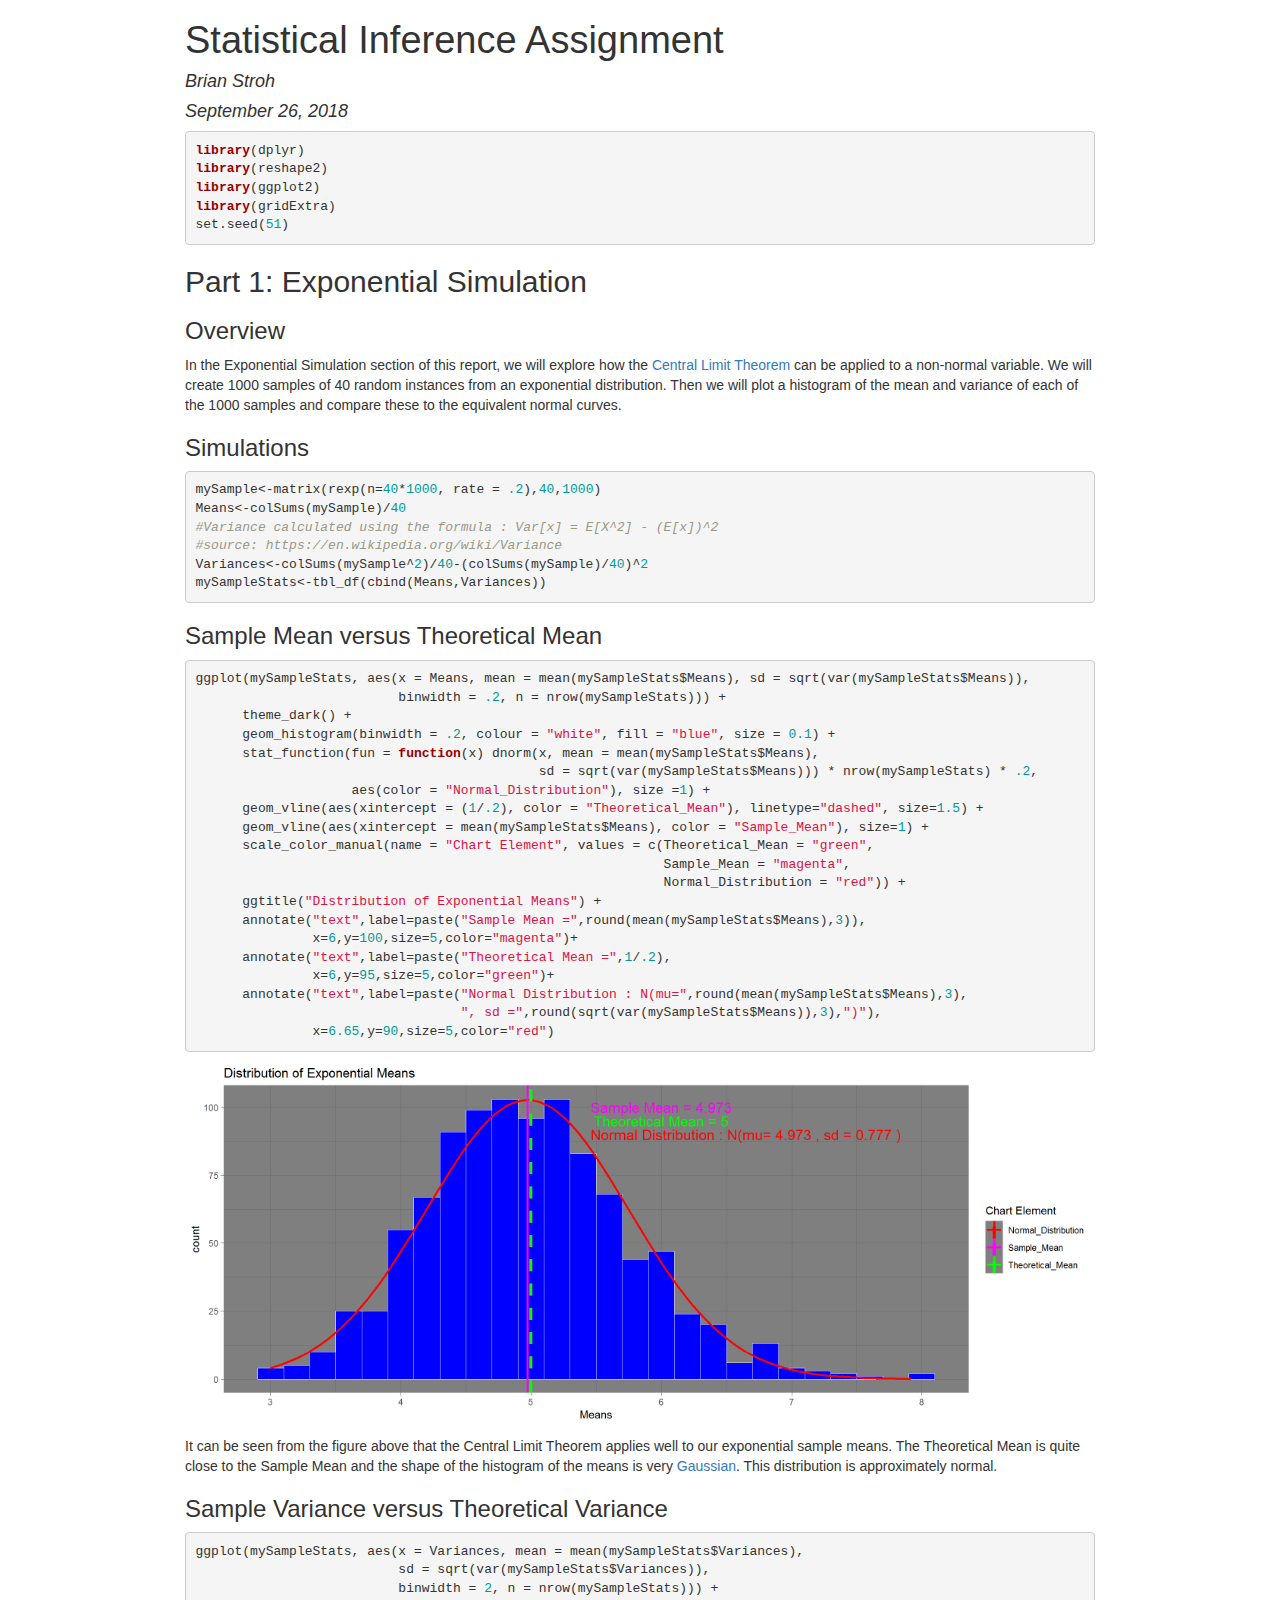
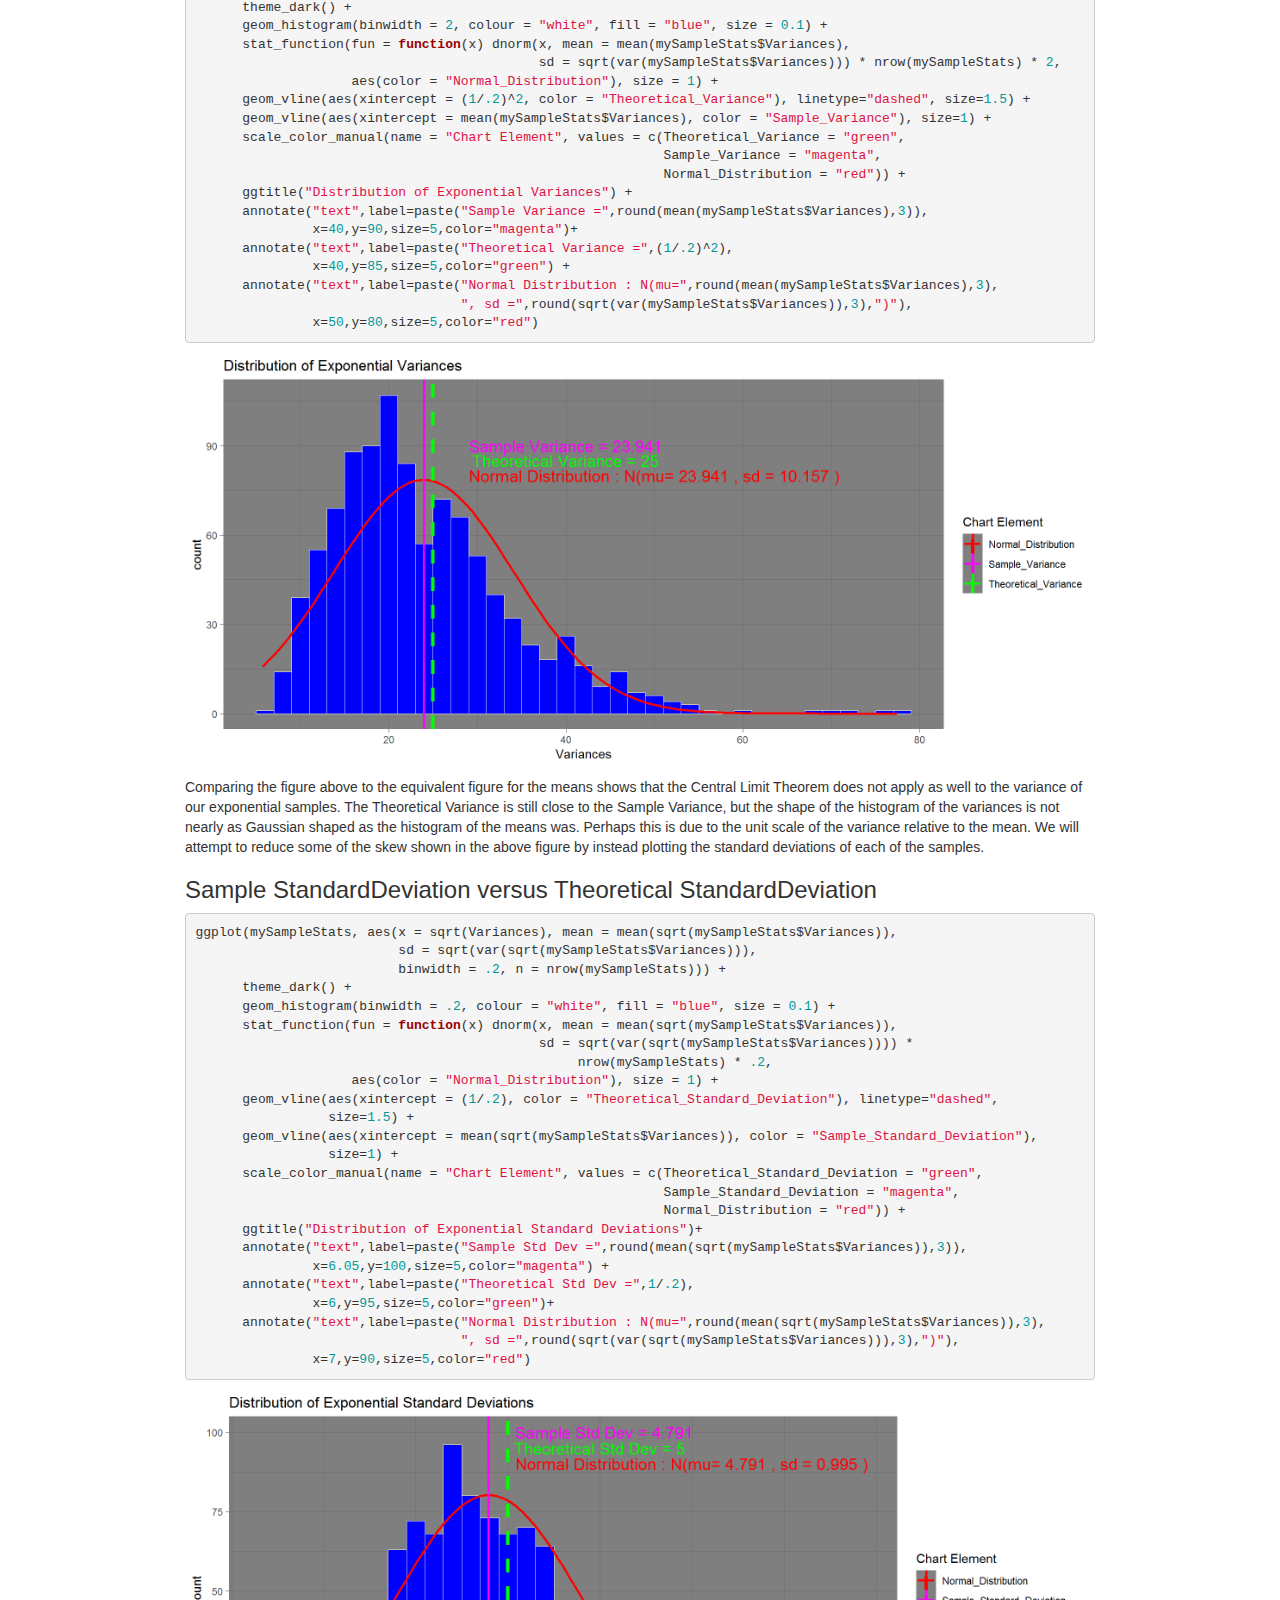
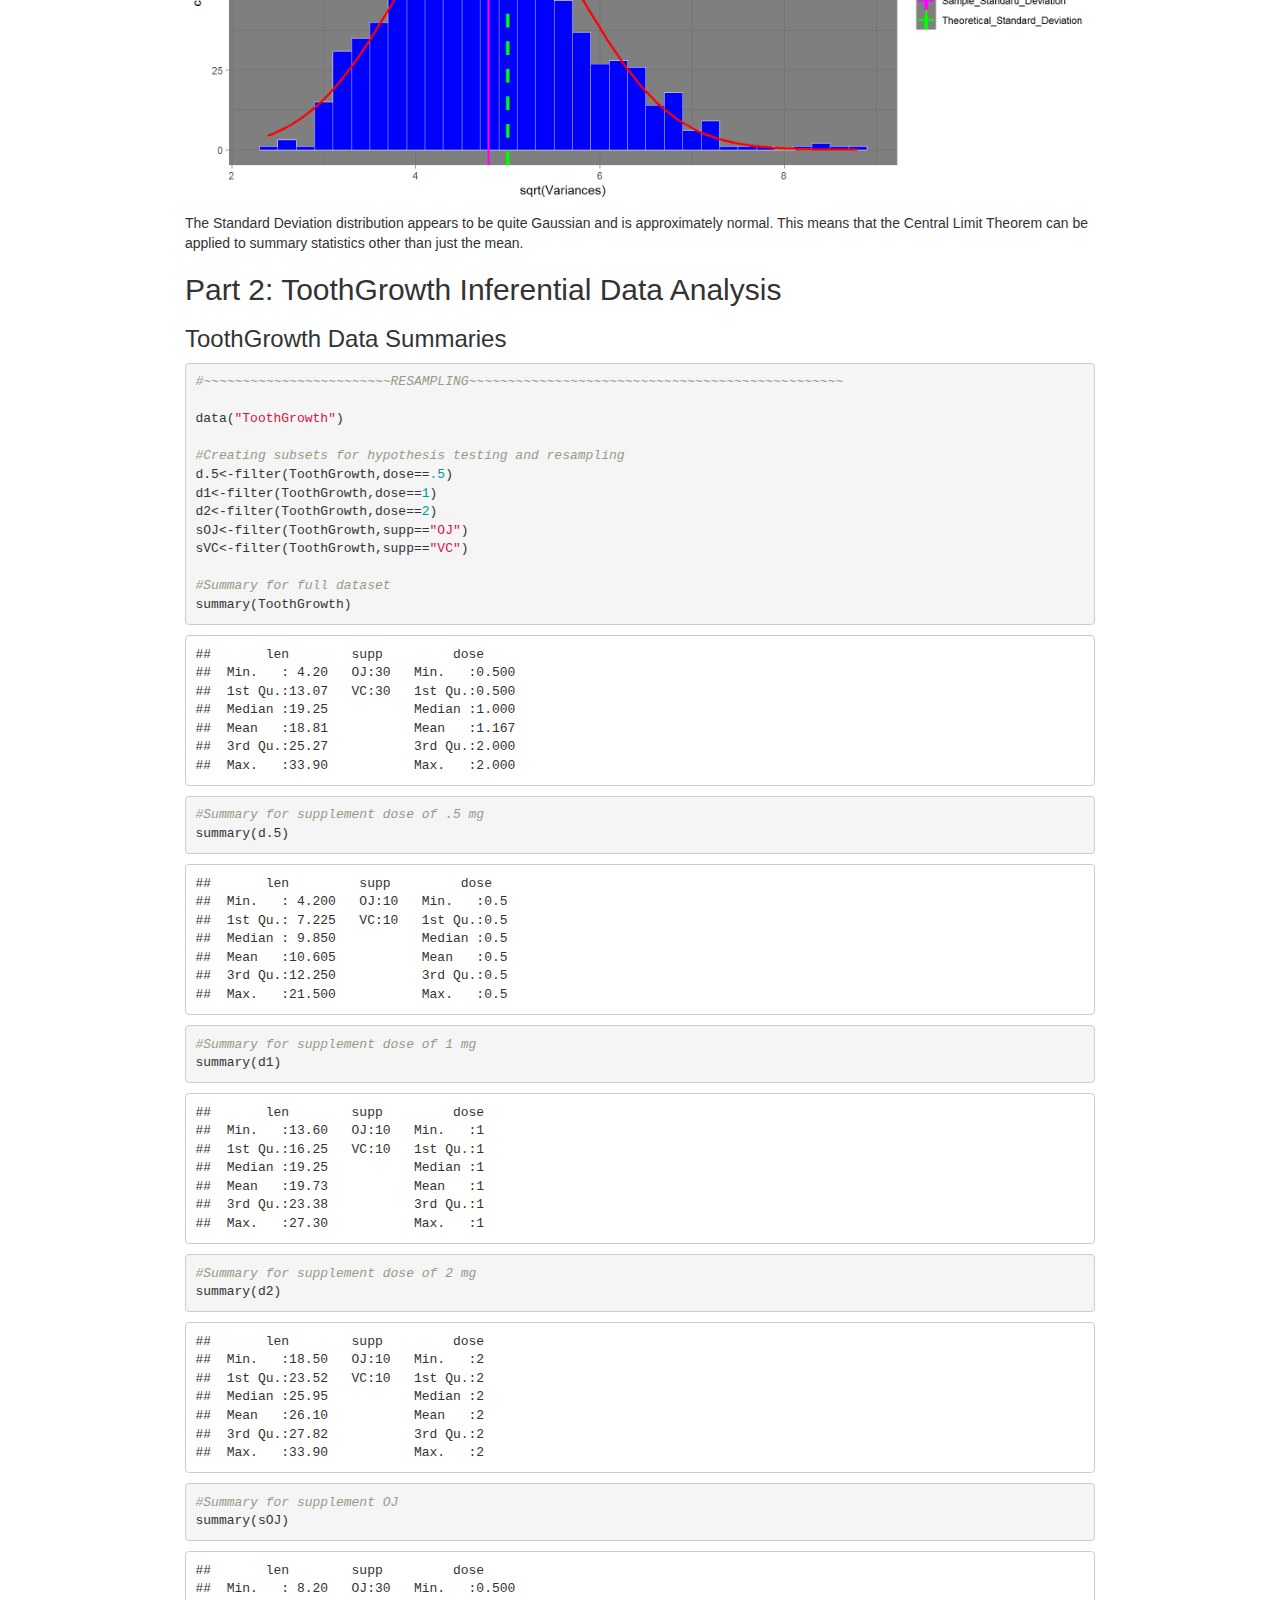
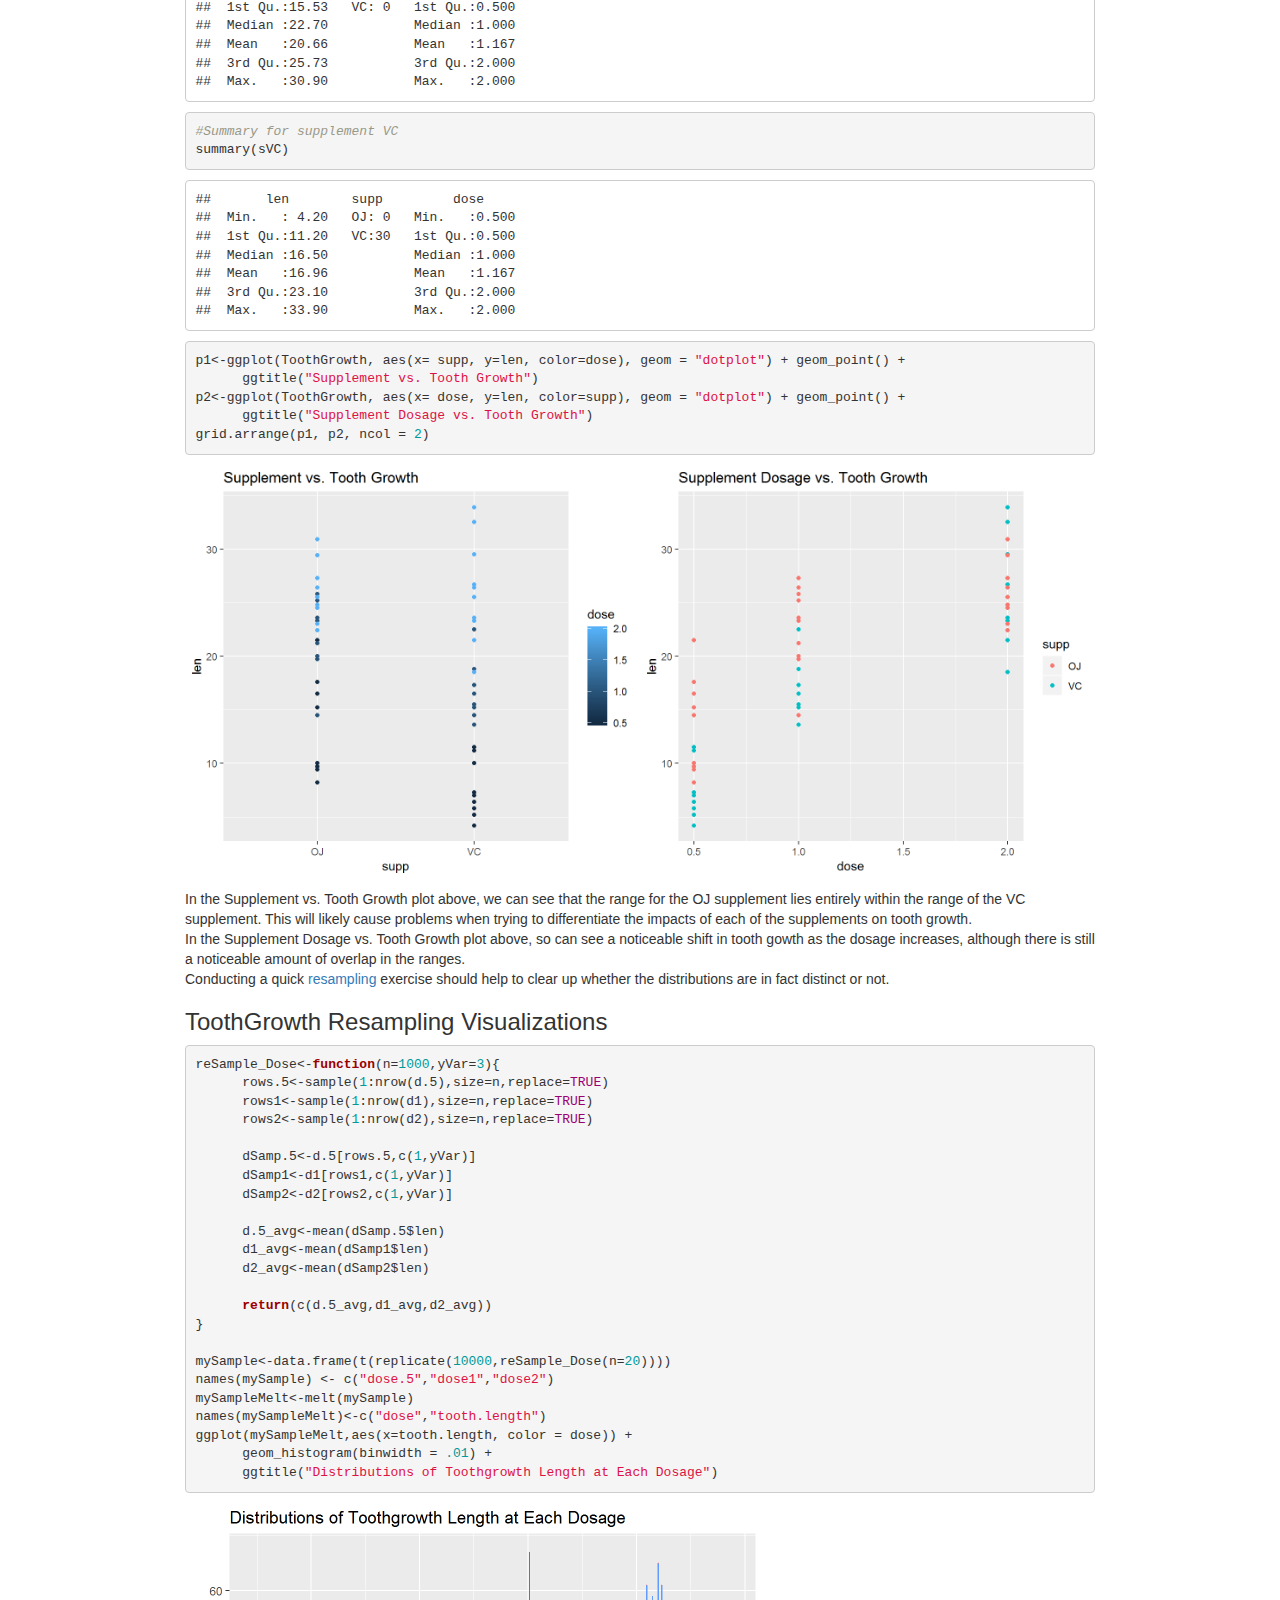
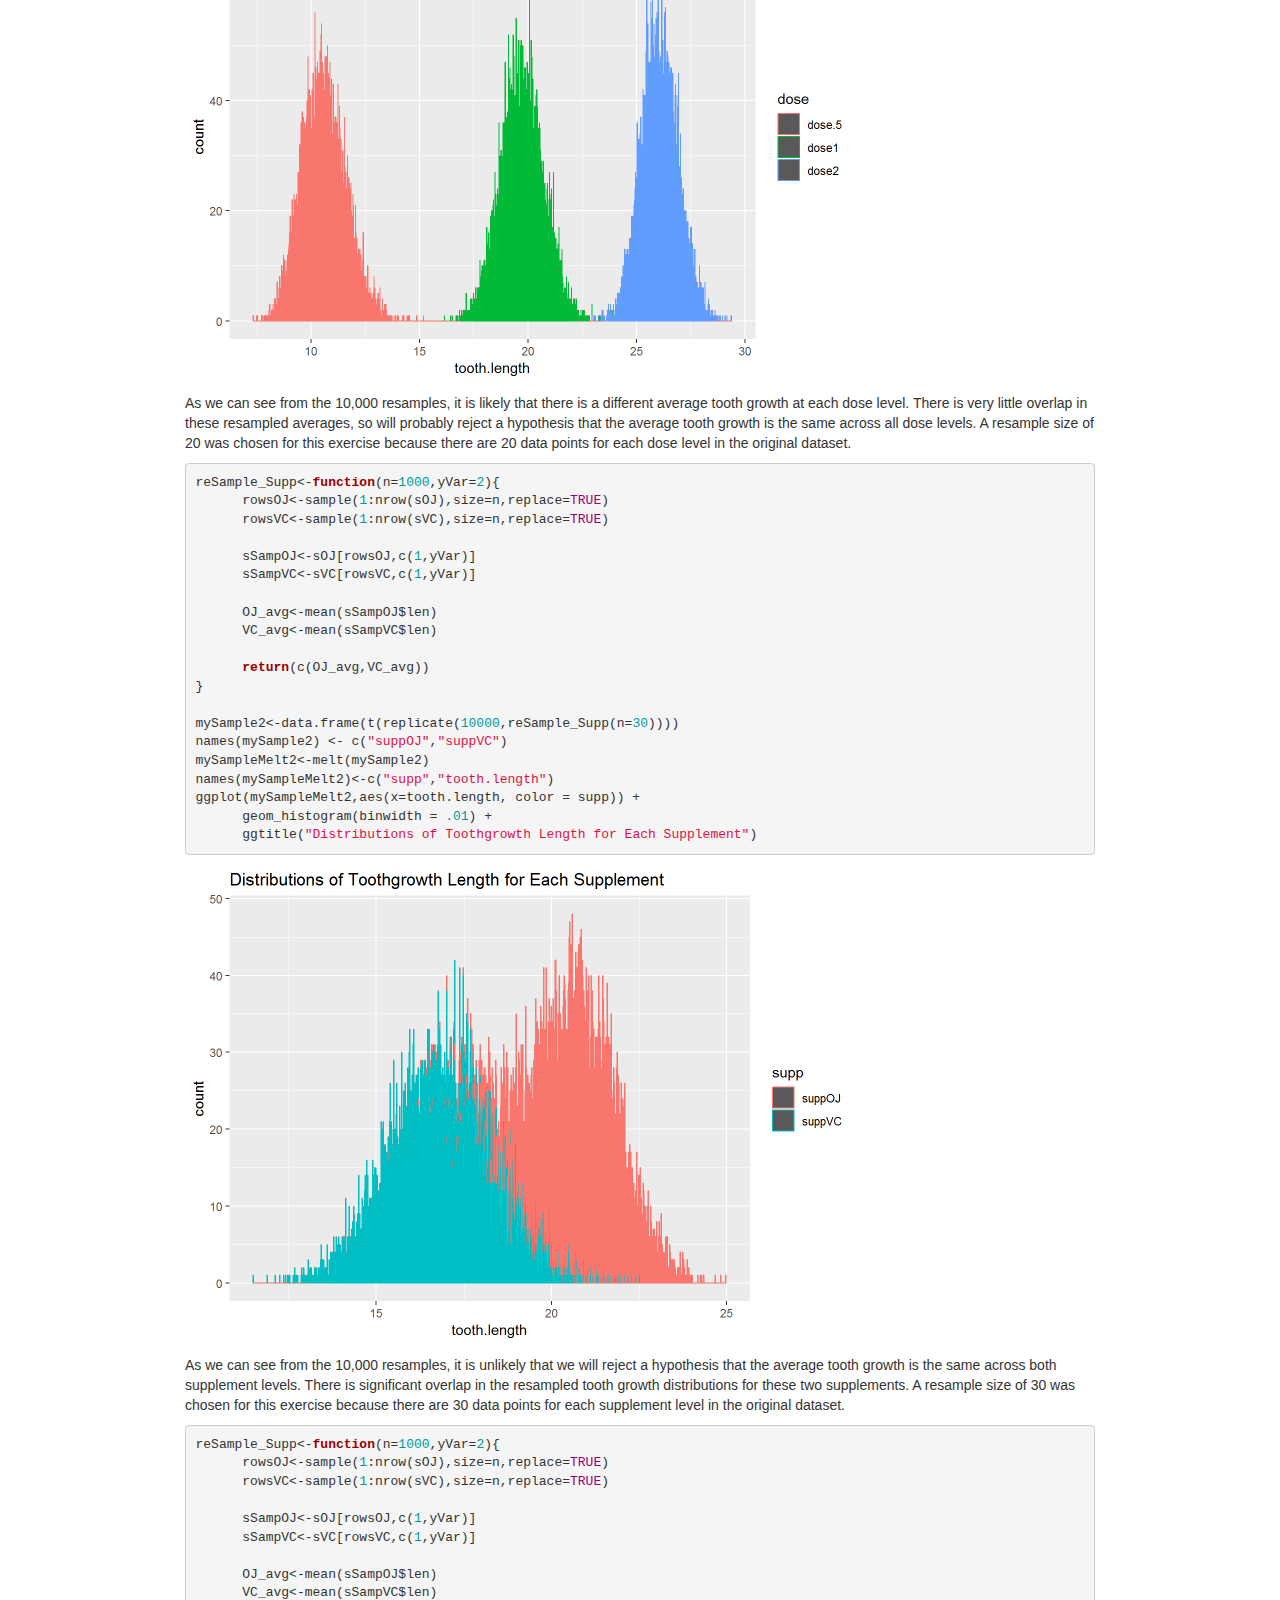
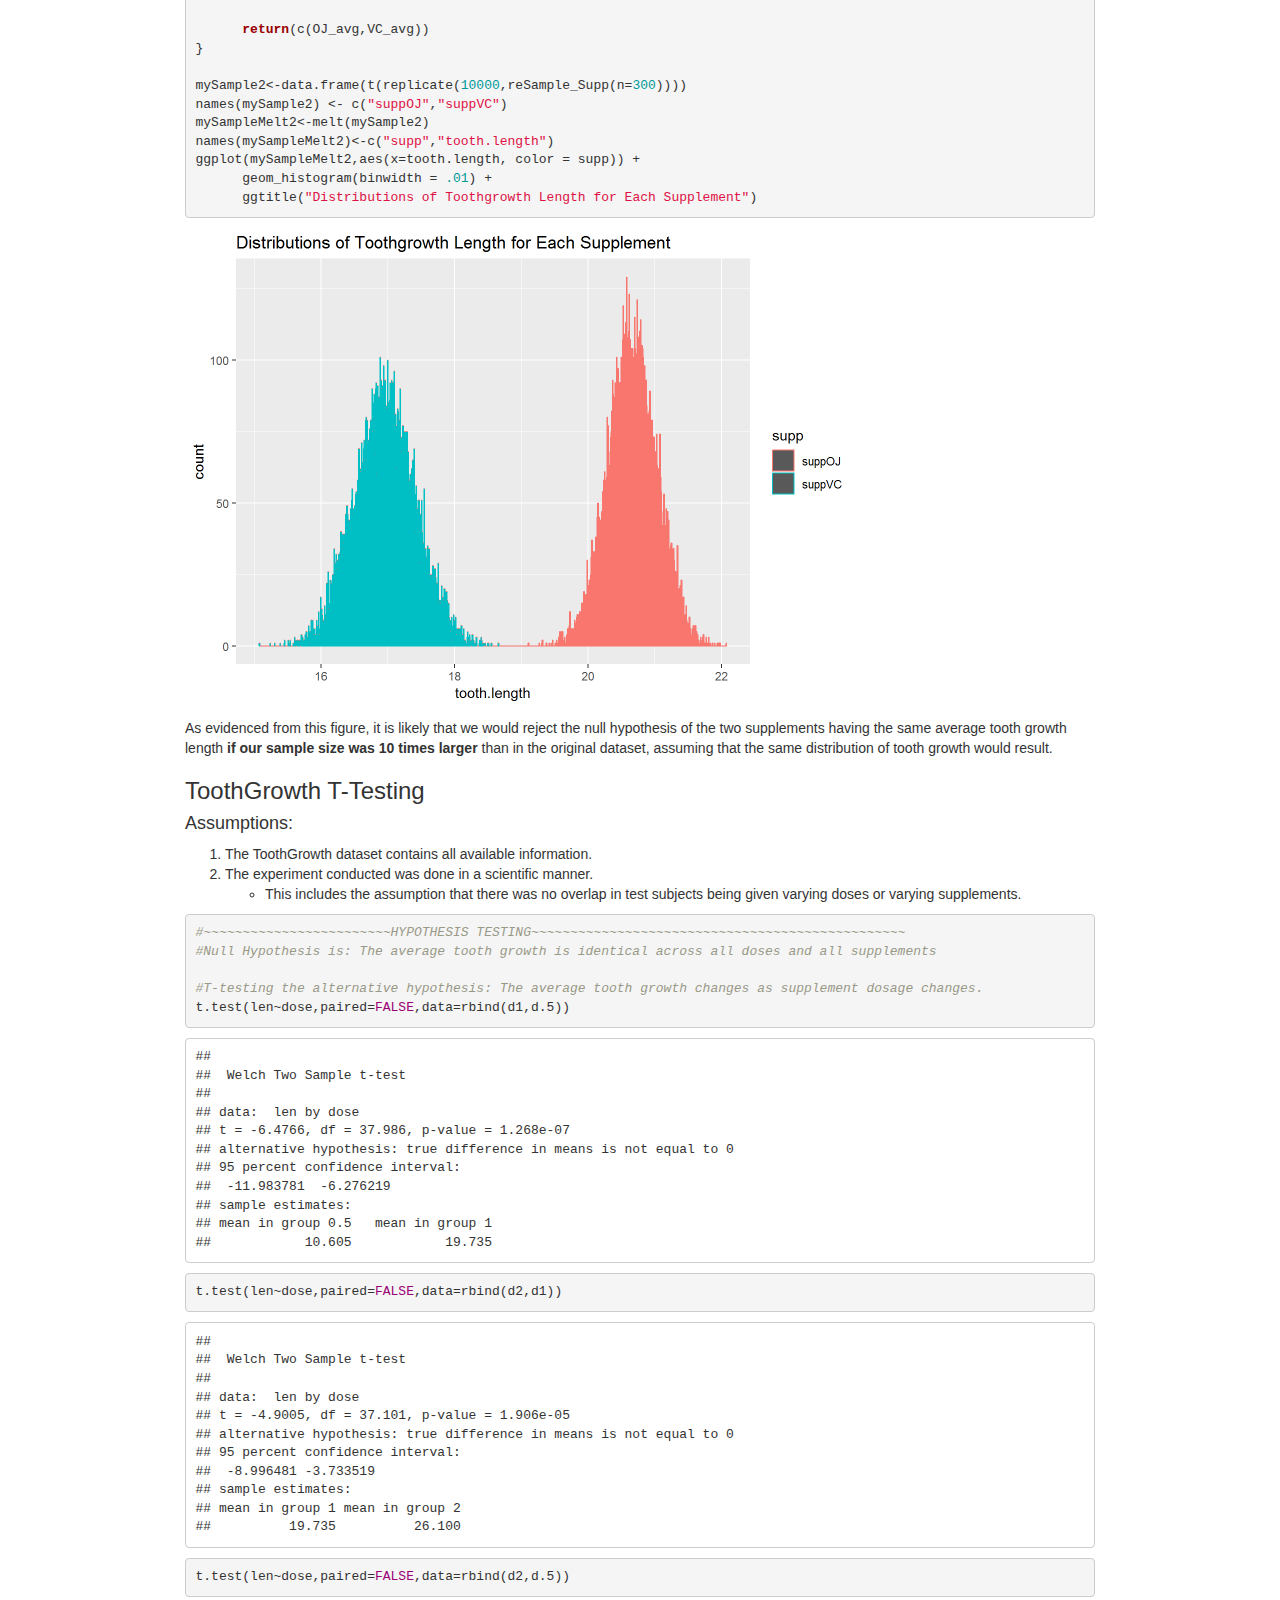
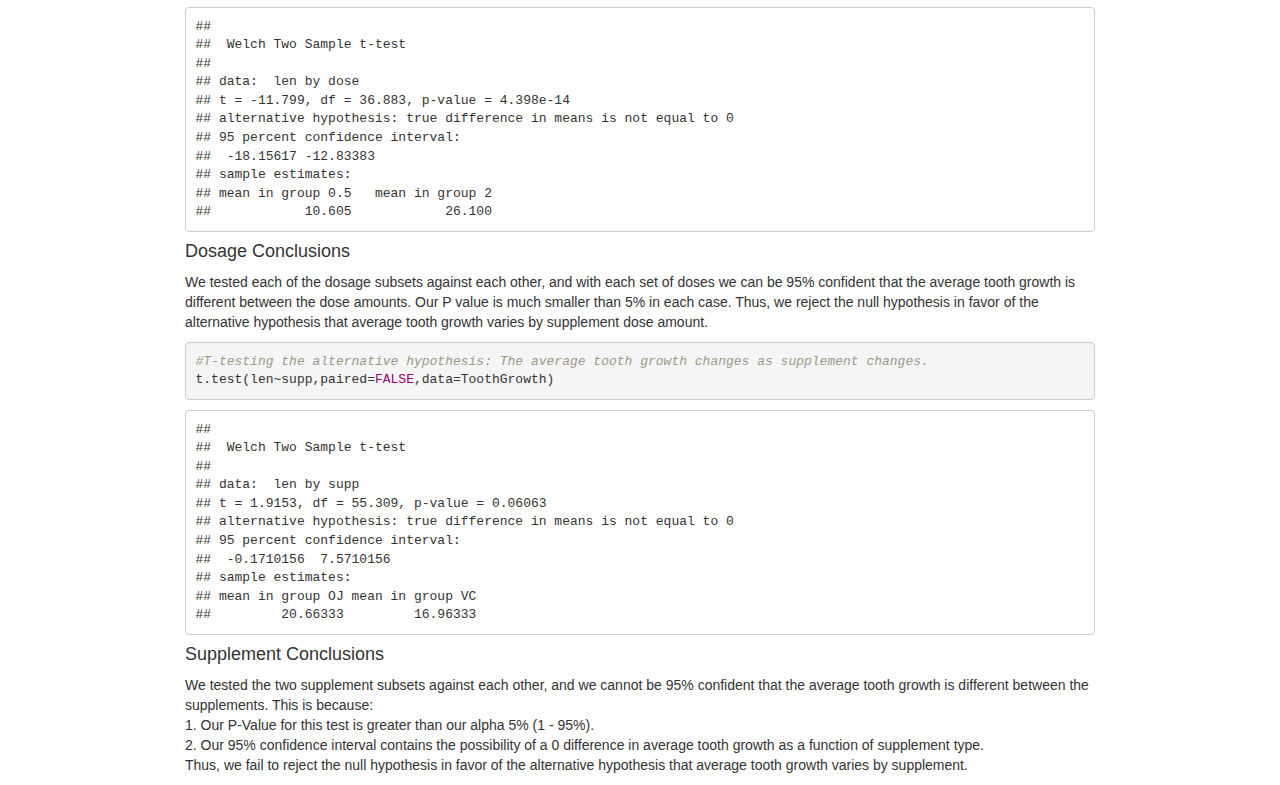
==== commit b2321dd7: "Completed assignment Rmd - Needs Mitex for pdf knitting" ====
--- a/06_StatisticalInference/Resampling/Statistical_Inference_Assignment.html
+++ b/06_StatisticalInference/Resampling/Statistical_Inference_Assignment.html
@@ -11,9 +11,9 @@
 
 <meta name="author" content="Brian Stroh" />
 
-<meta name="date" content="2018-09-25" />
-
-<title>Statistical_Inference_Assignment</title>
+<meta name="date" content="2018-09-26" />
+
+<title>Statistical Inference Assignment</title>
 
 <script src="[data-uri]"></script>
 <meta name="viewport" content="width=device-width, initial-scale=1" />
@@ -122,18 +122,116 @@
 
 
 
-<h1 class="title toc-ignore">Statistical_Inference_Assignment</h1>
+<h1 class="title toc-ignore">Statistical Inference Assignment</h1>
 <h4 class="author"><em>Brian Stroh</em></h4>
-<h4 class="date"><em>September 25, 2018</em></h4>
+<h4 class="date"><em>September 26, 2018</em></h4>
 
 </div>
 
 
 <pre class="r"><code>library(dplyr)
 library(reshape2)
-library(ggplot2)</code></pre>
-<div id="toothgrowth-inferential-data-analysis" class="section level2">
-<h2>ToothGrowth Inferential Data Analysis</h2>
+library(ggplot2)
+library(gridExtra)
+set.seed(51)</code></pre>
+<div id="part-1-exponential-simulation" class="section level2">
+<h2>Part 1: Exponential Simulation</h2>
+<div id="overview" class="section level3">
+<h3>Overview</h3>
+<p>In the Exponential Simulation section of this report, we will explore how the <a href="https://en.wikipedia.org/wiki/Central_limit_theorem">Central Limit Theorem</a> can be applied to a non-normal variable. We will create 1000 samples of 40 random instances from an exponential distribution. Then we will plot a histogram of the mean and variance of each of the 1000 samples and compare these to the equivalent normal curves.</p>
+</div>
+<div id="simulations" class="section level3">
+<h3>Simulations</h3>
+<pre class="r"><code>mySample&lt;-matrix(rexp(n=40*1000, rate = .2),40,1000)
+Means&lt;-colSums(mySample)/40 
+#Variance calculated using the formula : Var[x] = E[X^2] - (E[x])^2     
+#source: https://en.wikipedia.org/wiki/Variance
+Variances&lt;-colSums(mySample^2)/40-(colSums(mySample)/40)^2
+mySampleStats&lt;-tbl_df(cbind(Means,Variances))</code></pre>
+</div>
+<div id="sample-mean-versus-theoretical-mean" class="section level3">
+<h3>Sample Mean versus Theoretical Mean</h3>
+<pre class="r"><code>ggplot(mySampleStats, aes(x = Means, mean = mean(mySampleStats$Means), sd = sqrt(var(mySampleStats$Means)), 
+                          binwidth = .2, n = nrow(mySampleStats))) +
+      theme_dark() +
+      geom_histogram(binwidth = .2, colour = &quot;white&quot;, fill = &quot;blue&quot;, size = 0.1) +
+      stat_function(fun = function(x) dnorm(x, mean = mean(mySampleStats$Means), 
+                                            sd = sqrt(var(mySampleStats$Means))) * nrow(mySampleStats) * .2,
+                    aes(color = &quot;Normal_Distribution&quot;), size =1) +
+      geom_vline(aes(xintercept = (1/.2), color = &quot;Theoretical_Mean&quot;), linetype=&quot;dashed&quot;, size=1.5) +
+      geom_vline(aes(xintercept = mean(mySampleStats$Means), color = &quot;Sample_Mean&quot;), size=1) +
+      scale_color_manual(name = &quot;Chart Element&quot;, values = c(Theoretical_Mean = &quot;green&quot;, 
+                                                            Sample_Mean = &quot;magenta&quot;, 
+                                                            Normal_Distribution = &quot;red&quot;)) +
+      ggtitle(&quot;Distribution of Exponential Means&quot;) +
+      annotate(&quot;text&quot;,label=paste(&quot;Sample Mean =&quot;,round(mean(mySampleStats$Means),3)),
+               x=6,y=100,size=5,color=&quot;magenta&quot;)+
+      annotate(&quot;text&quot;,label=paste(&quot;Theoretical Mean =&quot;,1/.2),
+               x=6,y=95,size=5,color=&quot;green&quot;)+
+      annotate(&quot;text&quot;,label=paste(&quot;Normal Distribution : N(mu=&quot;,round(mean(mySampleStats$Means),3),
+                                  &quot;, sd =&quot;,round(sqrt(var(mySampleStats$Means)),3),&quot;)&quot;),
+               x=6.65,y=90,size=5,color=&quot;red&quot;)</code></pre>
+<p><img src="[data-uri]" width="1200" /></p>
+<p>It can be seen from the figure above that the Central Limit Theorem applies well to our exponential sample means. The Theoretical Mean is quite close to the Sample Mean and the shape of the histogram of the means is very <a href="https://en.wikipedia.org/wiki/Normal_distribution">Gaussian</a>. This distribution is approximately normal.</p>
+</div>
+<div id="sample-variance-versus-theoretical-variance" class="section level3">
+<h3>Sample Variance versus Theoretical Variance</h3>
+<pre class="r"><code>ggplot(mySampleStats, aes(x = Variances, mean = mean(mySampleStats$Variances), 
+                          sd = sqrt(var(mySampleStats$Variances)), 
+                          binwidth = 2, n = nrow(mySampleStats))) +
+      theme_dark() +
+      geom_histogram(binwidth = 2, colour = &quot;white&quot;, fill = &quot;blue&quot;, size = 0.1) +
+      stat_function(fun = function(x) dnorm(x, mean = mean(mySampleStats$Variances), 
+                                            sd = sqrt(var(mySampleStats$Variances))) * nrow(mySampleStats) * 2,
+                    aes(color = &quot;Normal_Distribution&quot;), size = 1) +
+      geom_vline(aes(xintercept = (1/.2)^2, color = &quot;Theoretical_Variance&quot;), linetype=&quot;dashed&quot;, size=1.5) +
+      geom_vline(aes(xintercept = mean(mySampleStats$Variances), color = &quot;Sample_Variance&quot;), size=1) +
+      scale_color_manual(name = &quot;Chart Element&quot;, values = c(Theoretical_Variance = &quot;green&quot;, 
+                                                            Sample_Variance = &quot;magenta&quot;, 
+                                                            Normal_Distribution = &quot;red&quot;)) +
+      ggtitle(&quot;Distribution of Exponential Variances&quot;) +
+      annotate(&quot;text&quot;,label=paste(&quot;Sample Variance =&quot;,round(mean(mySampleStats$Variances),3)),
+               x=40,y=90,size=5,color=&quot;magenta&quot;)+
+      annotate(&quot;text&quot;,label=paste(&quot;Theoretical Variance =&quot;,(1/.2)^2),
+               x=40,y=85,size=5,color=&quot;green&quot;) +
+      annotate(&quot;text&quot;,label=paste(&quot;Normal Distribution : N(mu=&quot;,round(mean(mySampleStats$Variances),3),
+                                  &quot;, sd =&quot;,round(sqrt(var(mySampleStats$Variances)),3),&quot;)&quot;),
+               x=50,y=80,size=5,color=&quot;red&quot;)</code></pre>
+<p><img src="[data-uri]" width="1056" /></p>
+<p>Comparing the figure above to the equivalent figure for the means shows that the Central Limit Theorem does not apply as well to the variance of our exponential samples. The Theoretical Variance is still close to the Sample Variance, but the shape of the histogram of the variances is not nearly as Gaussian shaped as the histogram of the means was. Perhaps this is due to the unit scale of the variance relative to the mean. We will attempt to reduce some of the skew shown in the above figure by instead plotting the standard deviations of each of the samples.</p>
+</div>
+<div id="sample-standarddeviation-versus-theoretical-standarddeviation" class="section level3">
+<h3>Sample StandardDeviation versus Theoretical StandardDeviation</h3>
+<pre class="r"><code>ggplot(mySampleStats, aes(x = sqrt(Variances), mean = mean(sqrt(mySampleStats$Variances)), 
+                          sd = sqrt(var(sqrt(mySampleStats$Variances))),
+                          binwidth = .2, n = nrow(mySampleStats))) +
+      theme_dark() +
+      geom_histogram(binwidth = .2, colour = &quot;white&quot;, fill = &quot;blue&quot;, size = 0.1) +
+      stat_function(fun = function(x) dnorm(x, mean = mean(sqrt(mySampleStats$Variances)), 
+                                            sd = sqrt(var(sqrt(mySampleStats$Variances)))) * 
+                                                 nrow(mySampleStats) * .2,
+                    aes(color = &quot;Normal_Distribution&quot;), size = 1) +
+      geom_vline(aes(xintercept = (1/.2), color = &quot;Theoretical_Standard_Deviation&quot;), linetype=&quot;dashed&quot;, 
+                 size=1.5) +
+      geom_vline(aes(xintercept = mean(sqrt(mySampleStats$Variances)), color = &quot;Sample_Standard_Deviation&quot;), 
+                 size=1) +
+      scale_color_manual(name = &quot;Chart Element&quot;, values = c(Theoretical_Standard_Deviation = &quot;green&quot;, 
+                                                            Sample_Standard_Deviation = &quot;magenta&quot;, 
+                                                            Normal_Distribution = &quot;red&quot;)) +
+      ggtitle(&quot;Distribution of Exponential Standard Deviations&quot;)+
+      annotate(&quot;text&quot;,label=paste(&quot;Sample Std Dev =&quot;,round(mean(sqrt(mySampleStats$Variances)),3)),
+               x=6.05,y=100,size=5,color=&quot;magenta&quot;) +
+      annotate(&quot;text&quot;,label=paste(&quot;Theoretical Std Dev =&quot;,1/.2),
+               x=6,y=95,size=5,color=&quot;green&quot;)+
+      annotate(&quot;text&quot;,label=paste(&quot;Normal Distribution : N(mu=&quot;,round(mean(sqrt(mySampleStats$Variances)),3),
+                                  &quot;, sd =&quot;,round(sqrt(var(sqrt(mySampleStats$Variances))),3),&quot;)&quot;),
+               x=7,y=90,size=5,color=&quot;red&quot;)</code></pre>
+<p><img src="[data-uri]" width="1056" /></p>
+<p>The Standard Deviation distribution appears to be quite Gaussian and is approximately normal. This means that the Central Limit Theorem can be applied to summary statistics other than just the mean.</p>
+</div>
+</div>
+<div id="part-2-toothgrowth-inferential-data-analysis" class="section level2">
+<h2>Part 2: ToothGrowth Inferential Data Analysis</h2>
 <div id="toothgrowth-data-summaries" class="section level3">
 <h3>ToothGrowth Data Summaries</h3>
 <pre class="r"><code>#~~~~~~~~~~~~~~~~~~~~~~~~RESAMPLING~~~~~~~~~~~~~~~~~~~~~~~~~~~~~~~~~~~~~~~~~~~~~~~~
@@ -201,6 +299,15 @@
 ##  Mean   :16.96           Mean   :1.167  
 ##  3rd Qu.:23.10           3rd Qu.:2.000  
 ##  Max.   :33.90           Max.   :2.000</code></pre>
+<pre class="r"><code>p1&lt;-ggplot(ToothGrowth, aes(x= supp, y=len, color=dose), geom = &quot;dotplot&quot;) + geom_point() + 
+      ggtitle(&quot;Supplement vs. Tooth Growth&quot;)
+p2&lt;-ggplot(ToothGrowth, aes(x= dose, y=len, color=supp), geom = &quot;dotplot&quot;) + geom_point() + 
+      ggtitle(&quot;Supplement Dosage vs. Tooth Growth&quot;)
+grid.arrange(p1, p2, ncol = 2)</code></pre>
+<p><img src="[data-uri]